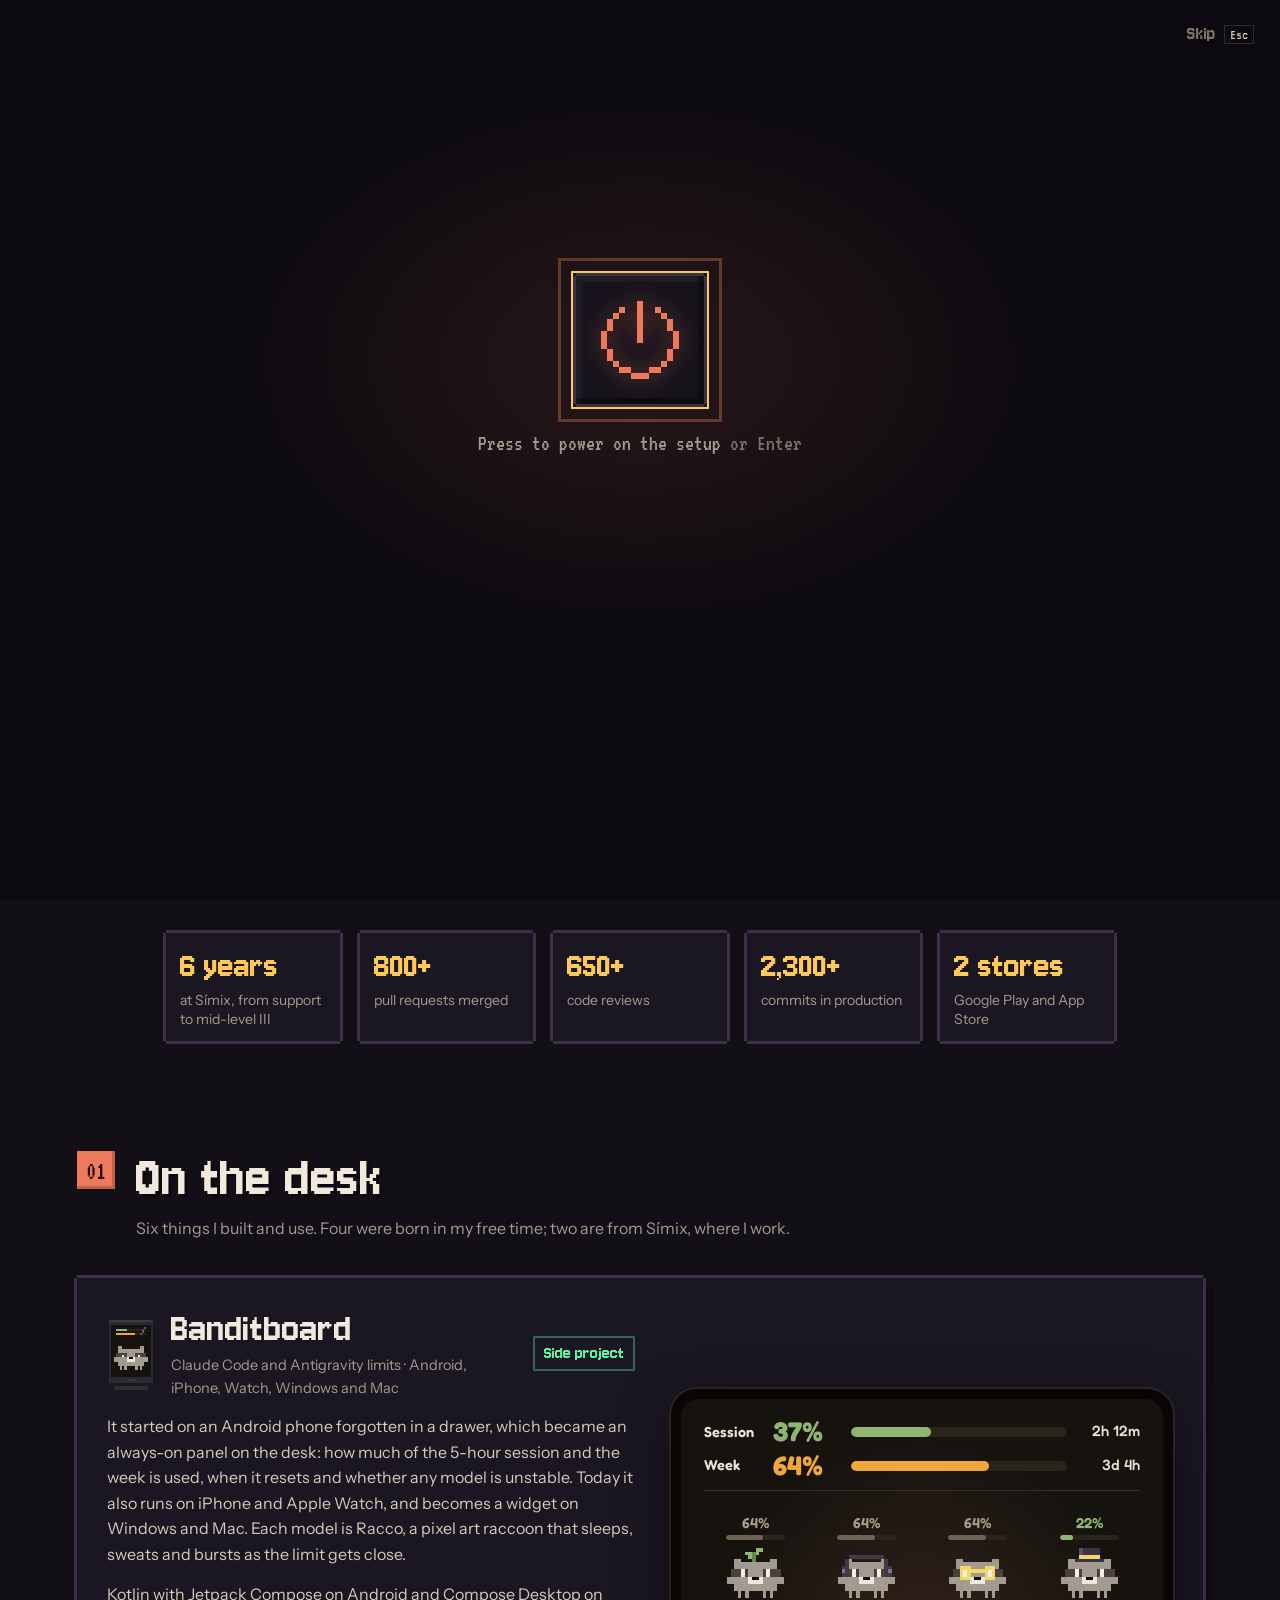
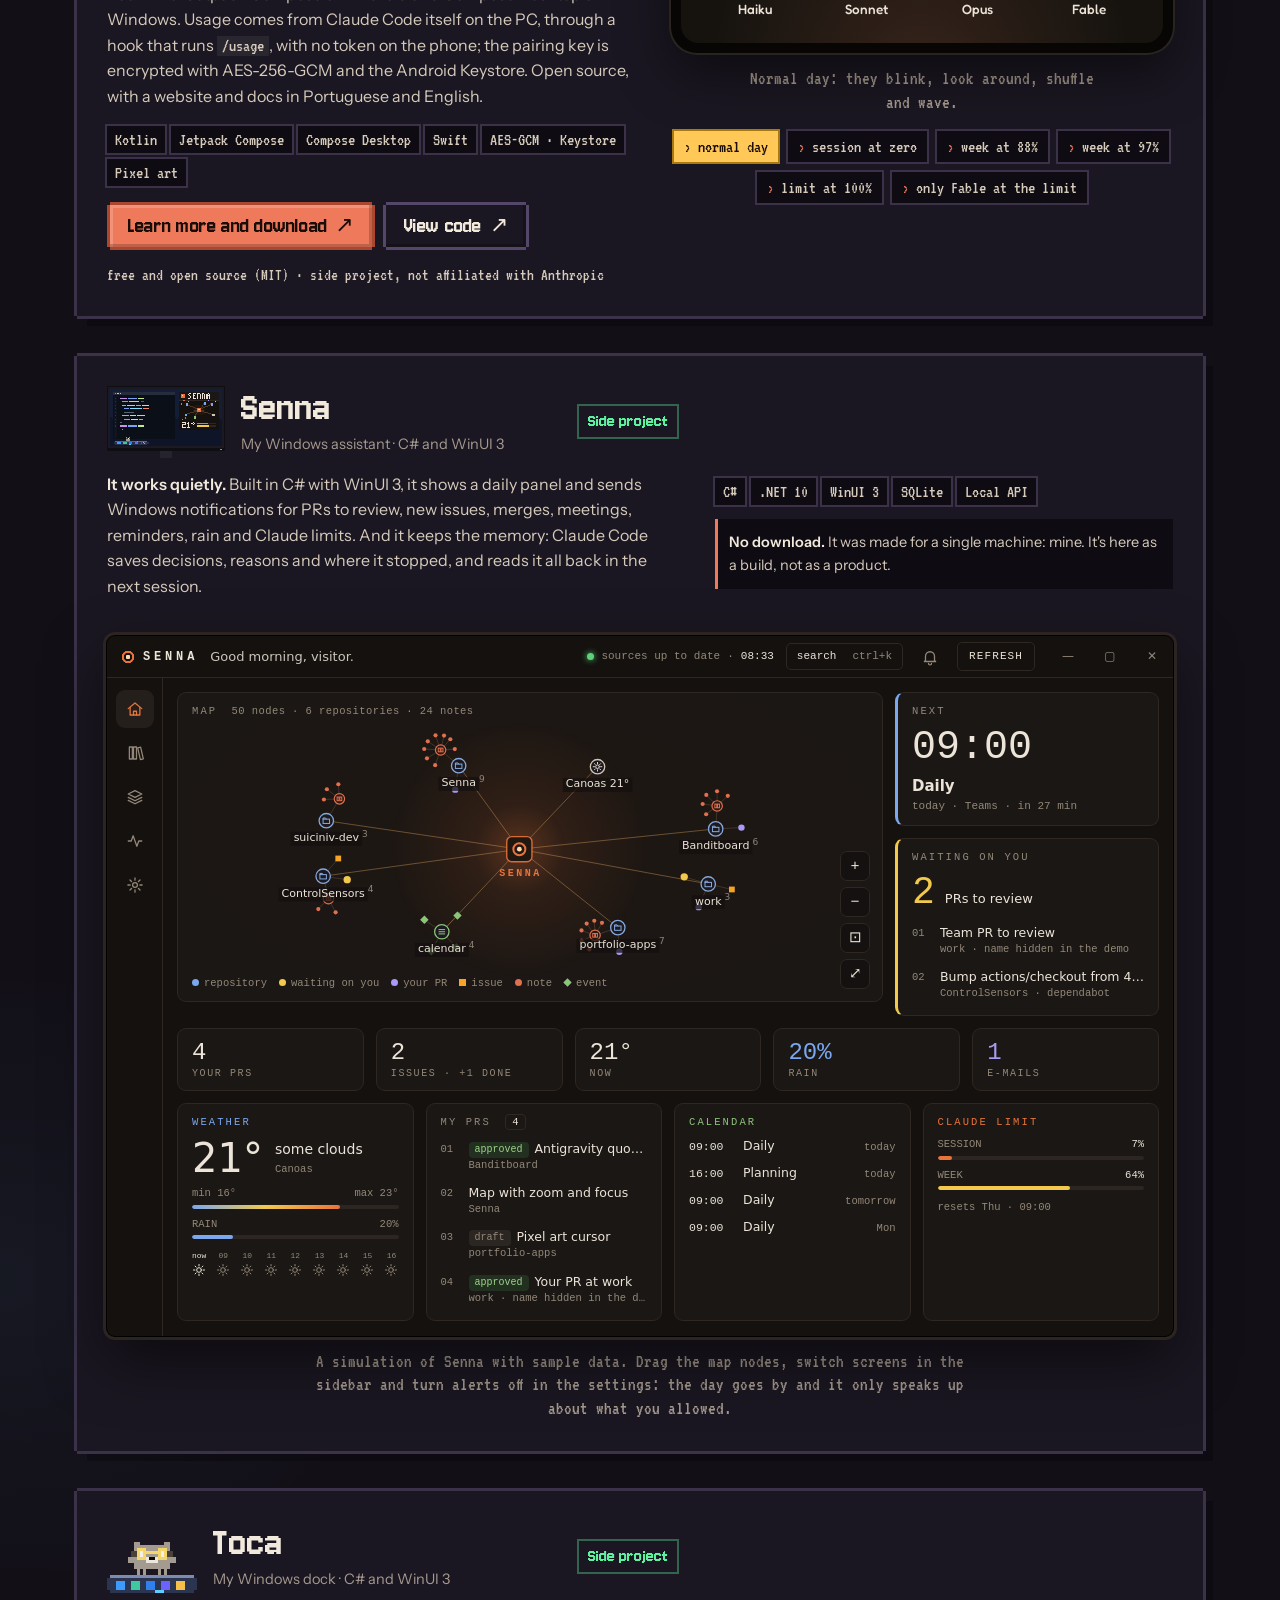
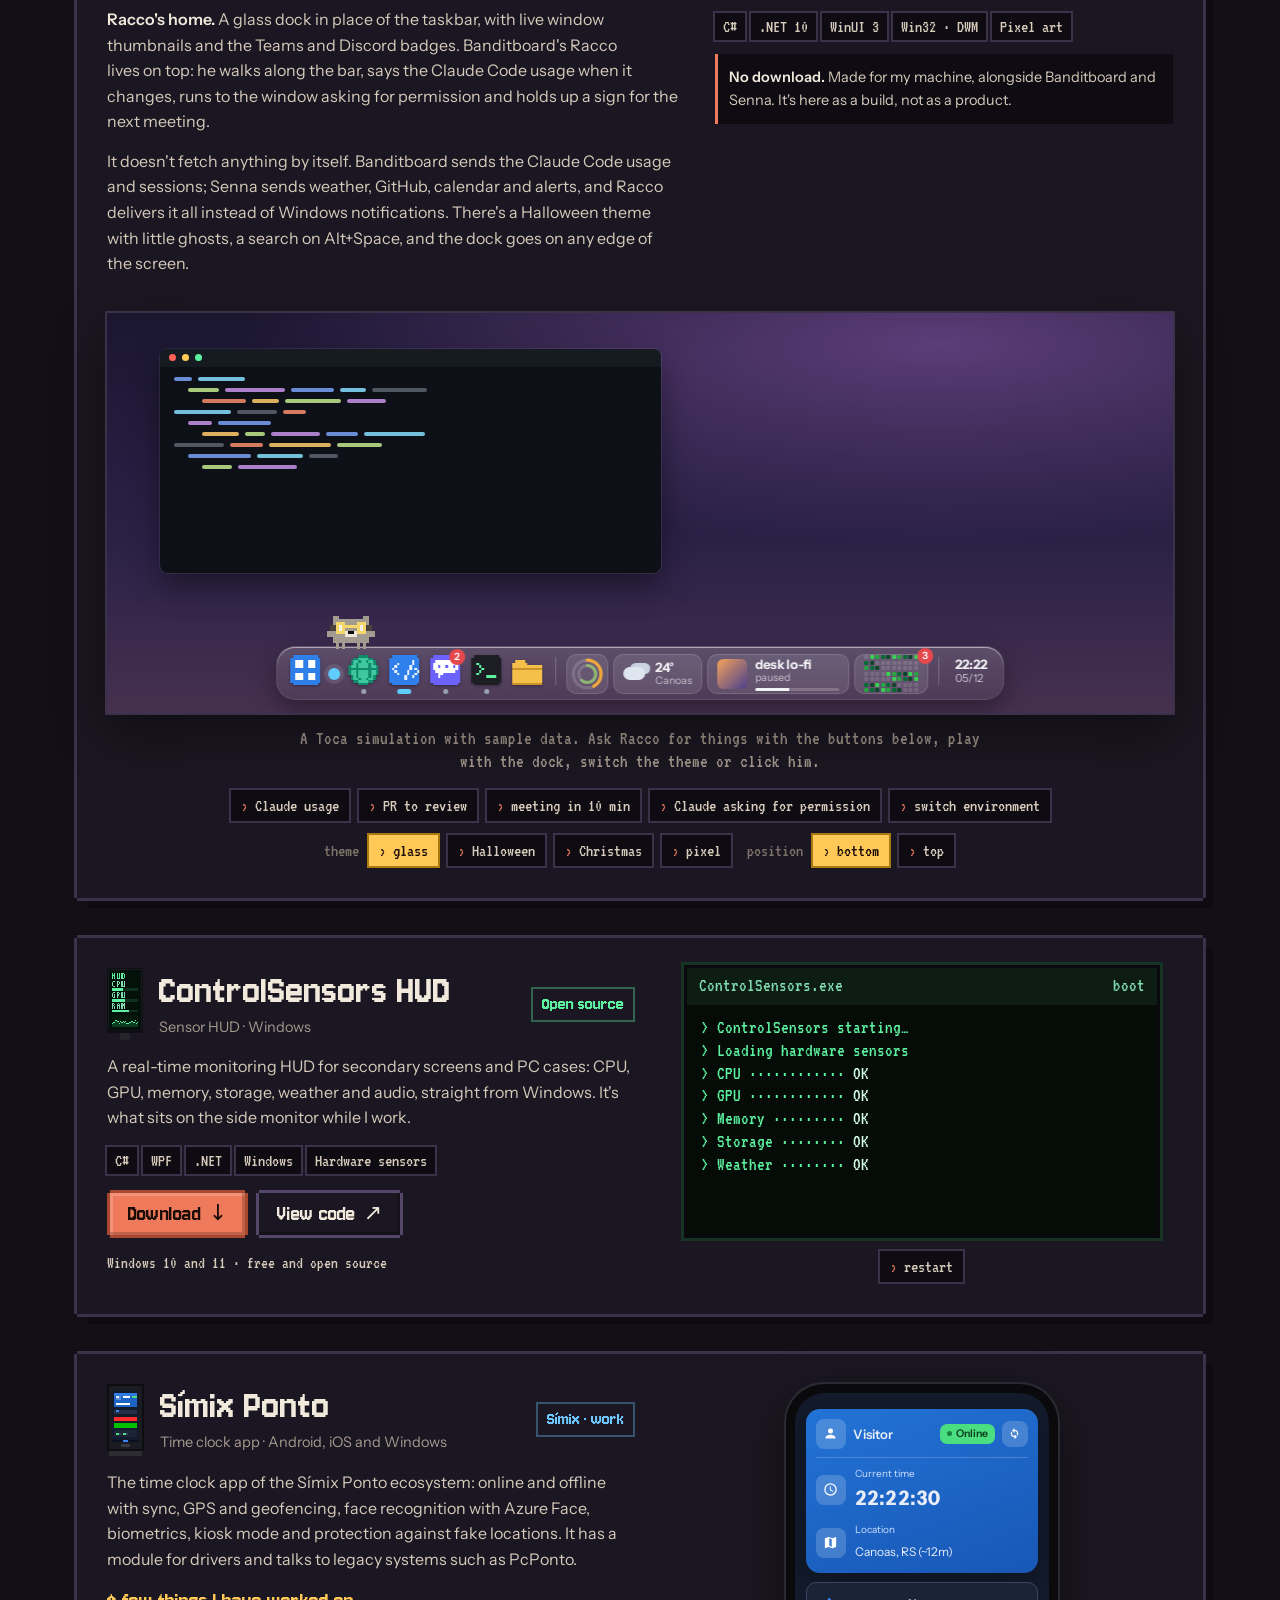
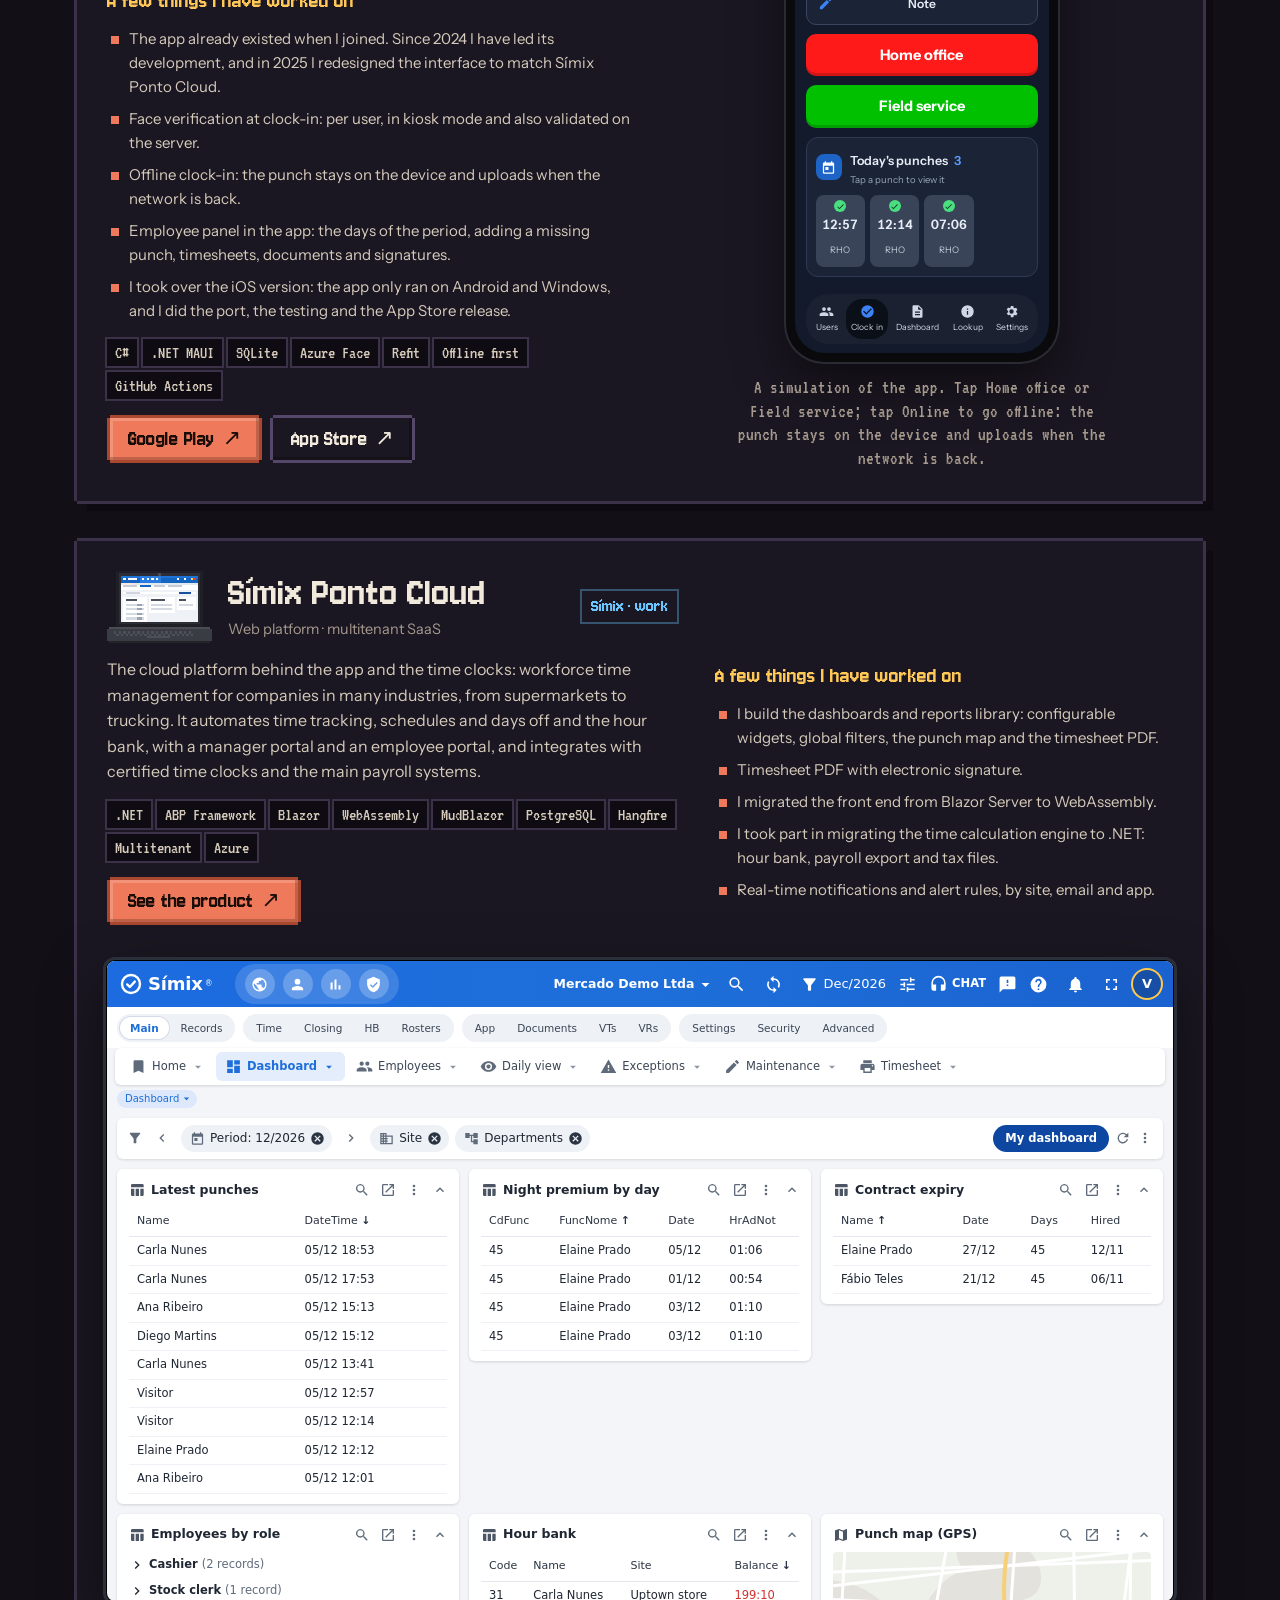
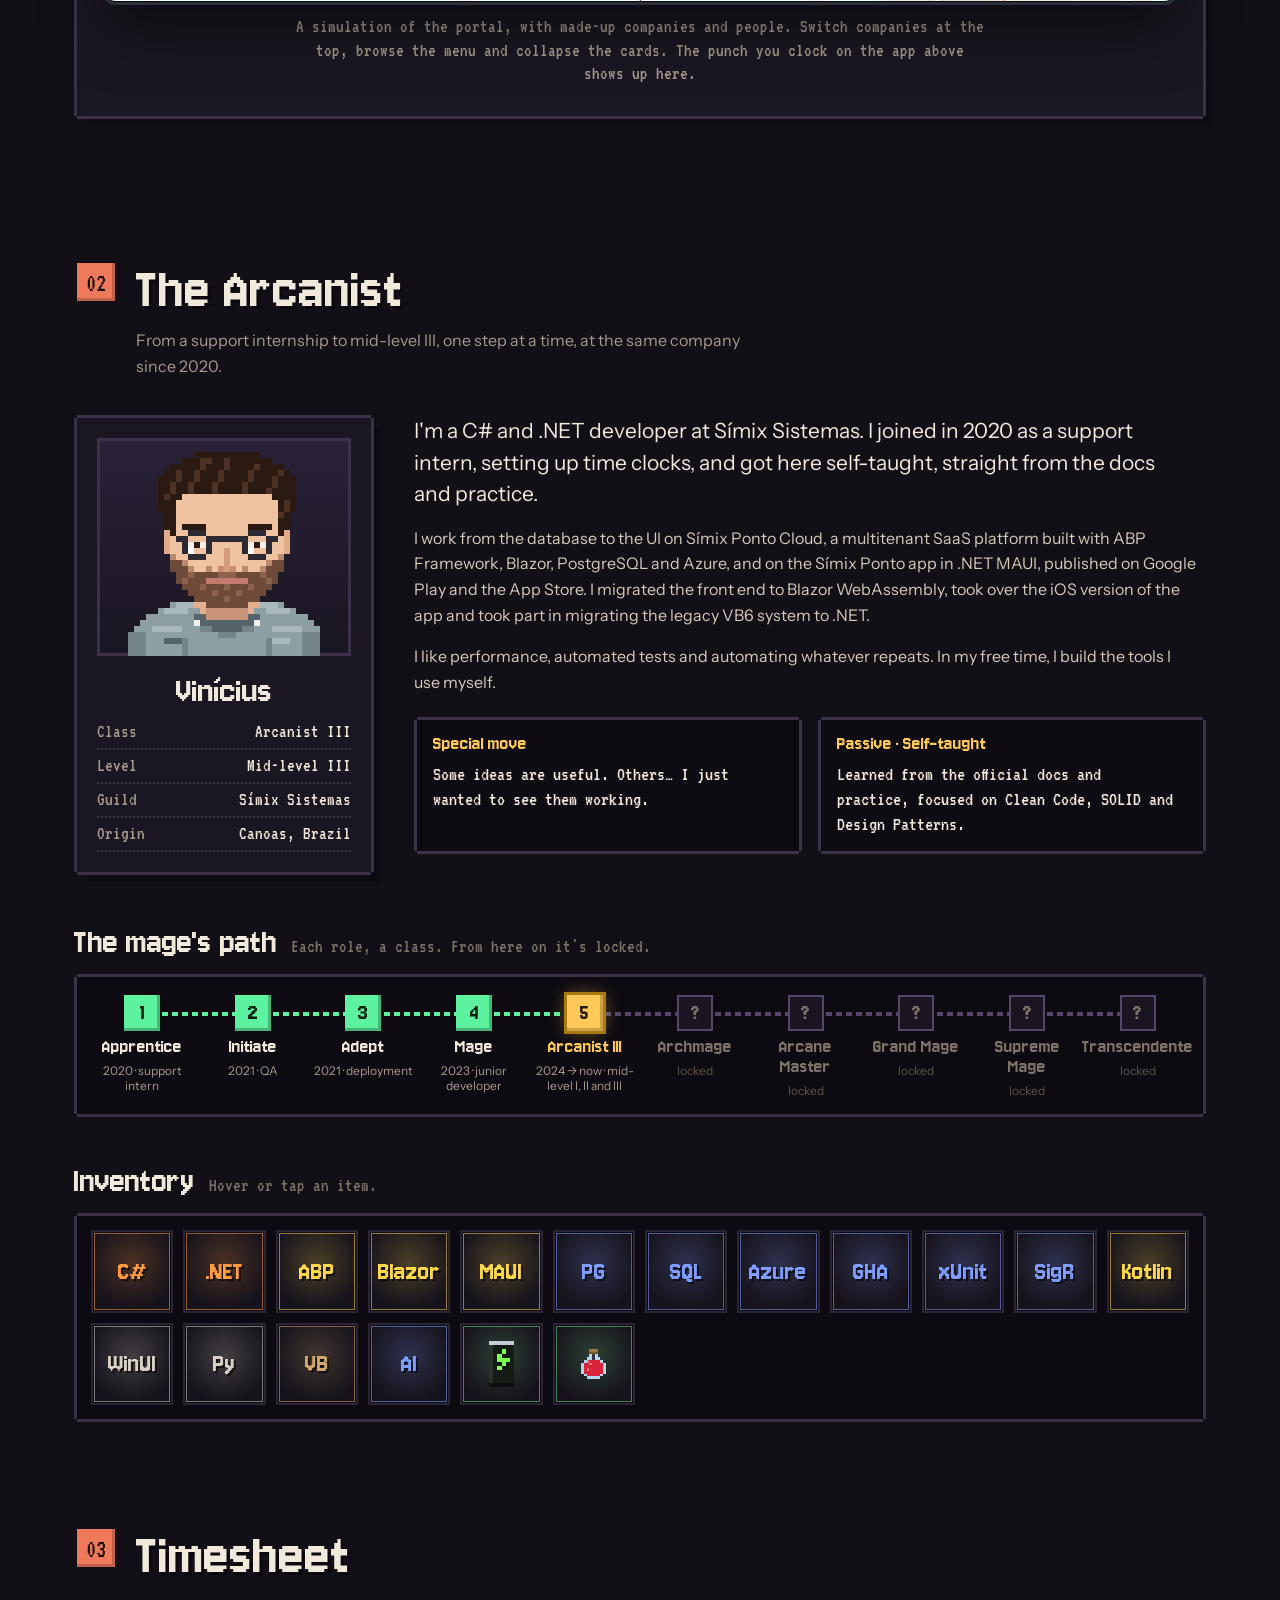
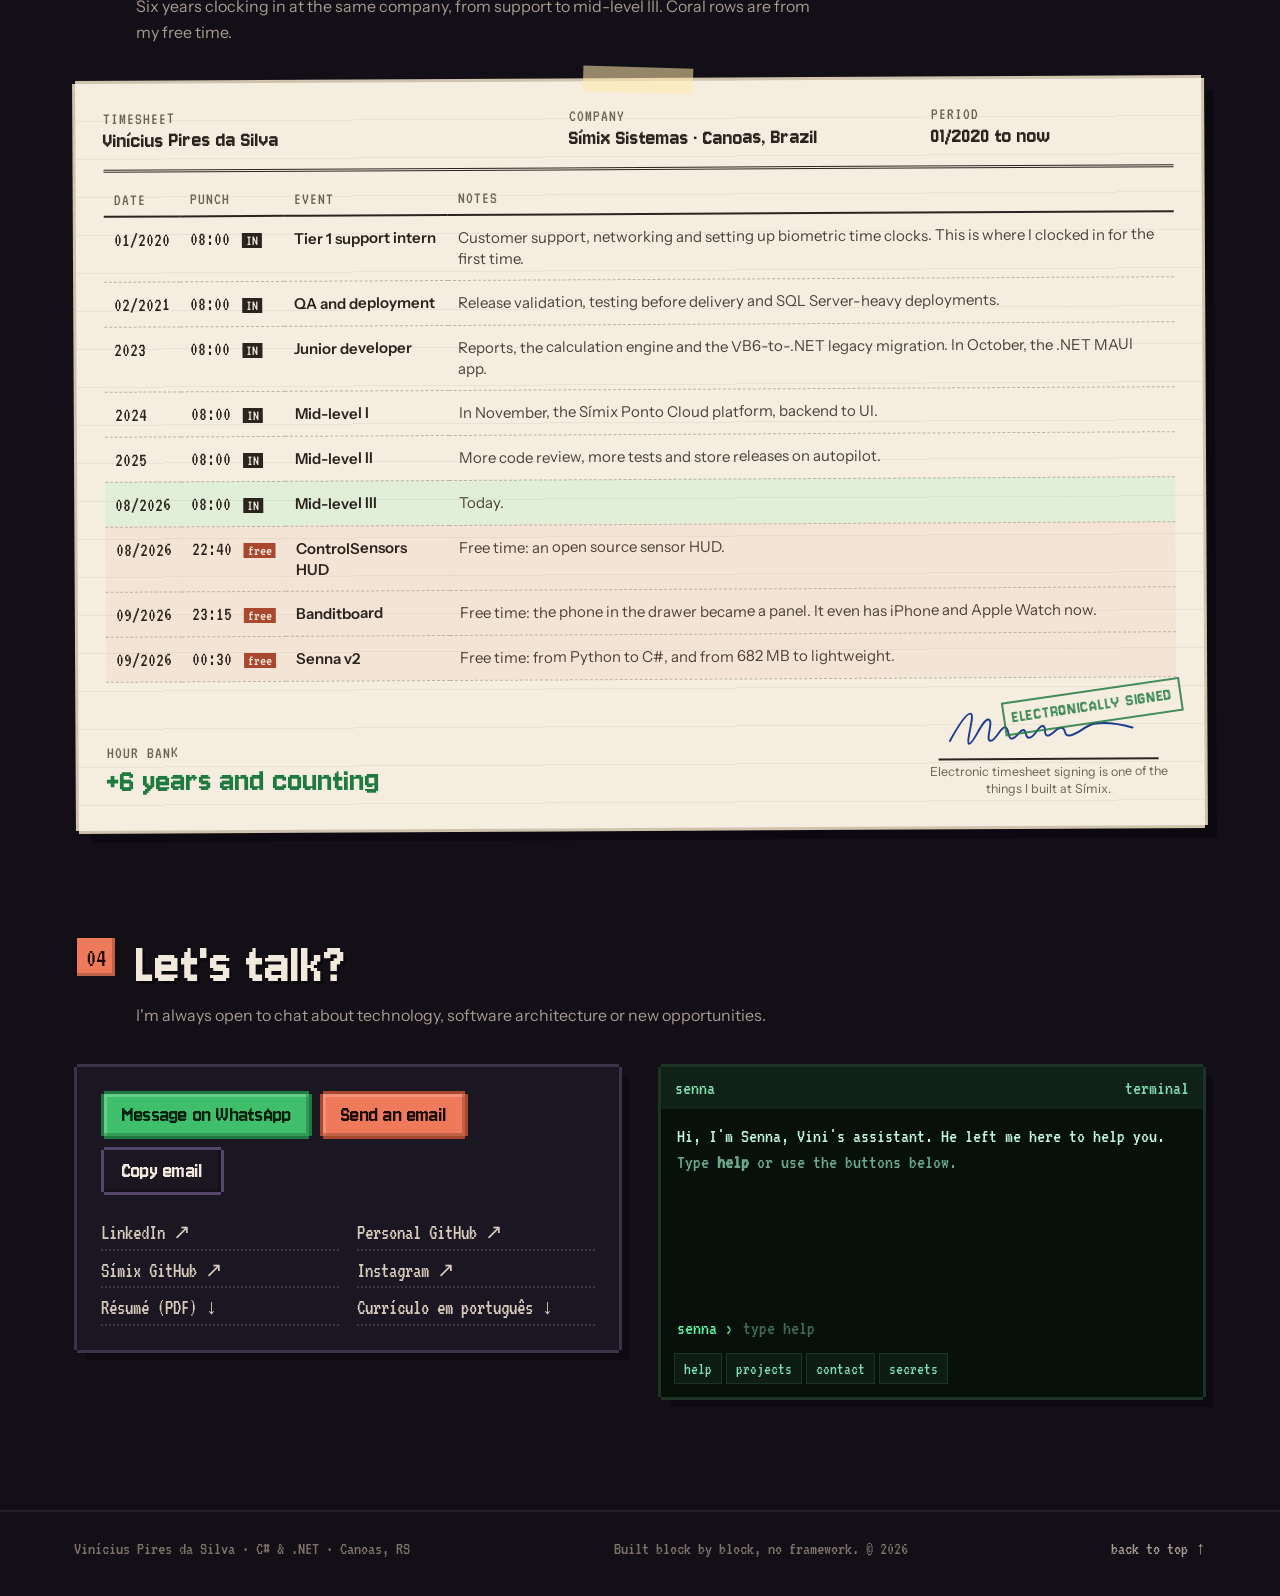
==== en/index.html @ 5be79c75 "Endereço novo suiciniv.dev, Banditboard em banditboard.suiciniv.dev e 2.300+ commits no topo e nos c" ====
<!DOCTYPE html>
<html lang="en">
<head>
<meta charset="utf-8">
<meta name="viewport" content="width=device-width, initial-scale=1">
<title>Vinícius Pires da Silva · suiciniv.dev</title>
<meta name="description" content="Vinícius Pires da Silva, C# and .NET developer at Símix. A pixel art desk with the projects I built: Banditboard, Senna, Toca, ControlSensors HUD and Símix Ponto.">
<meta name="theme-color" content="#120f17">
<meta property="og:type" content="website">
<meta property="og:url" content="https://suiciniv.dev/en/">
<meta property="og:title" content="Vinícius Pires da Silva · suiciniv.dev">
<meta property="og:description" content="C# and .NET developer. Power on the setup and explore my pixel art desk: every device is a project.">
<meta property="og:locale" content="en_US">
<meta property="og:locale:alternate" content="pt_BR">
<meta property="og:image" content="https://suiciniv.dev/assets/preview.jpg">
<meta property="og:image:width" content="1200">
<meta property="og:image:height" content="630">
<meta property="og:image:alt" content="Vinícius's desk in pixel art: the phone with Racco, the Senna monitor, the HUD and the laptop with the Símix portal">
<meta property="og:site_name" content="suiciniv.dev">
<meta name="twitter:card" content="summary_large_image">
<meta name="twitter:title" content="Vinícius Pires da Silva · suiciniv.dev">
<meta name="twitter:image" content="https://suiciniv.dev/assets/preview.jpg">
<link rel="canonical" href="https://suiciniv.dev/en/">
<link rel="alternate" hreflang="pt-BR" href="https://suiciniv.dev/">
<link rel="alternate" hreflang="en" href="https://suiciniv.dev/en/">
<link rel="alternate" hreflang="x-default" href="https://suiciniv.dev/">
<link rel="icon" href="/assets/favicon.svg" type="image/svg+xml">
<link rel="preconnect" href="https://fonts.googleapis.com">
<link rel="preconnect" href="https://fonts.gstatic.com" crossorigin>
<link href="https://fonts.googleapis.com/css2?family=Jersey+10&family=VT323&family=Instrument+Sans:ital,wght@0,400;0,500;0,600;1,400&family=Fredoka:wght@500;600;700&display=swap" rel="stylesheet">
<link rel="stylesheet" href="/assets/site.css">
<script type="application/ld+json">{"@context":"https://schema.org","@type":"Person","name":"Vinícius Pires da Silva","jobTitle":"Software Developer","worksFor":{"@type":"Organization","name":"Símix Sistemas"},"address":{"@type":"PostalAddress","addressLocality":"Canoas","addressRegion":"RS","addressCountry":"BR"},"url":"https://suiciniv.dev/en/","sameAs":["https://github.com/suiciniv-dev","https://github.com/simix-viniciussilva","https://www.linkedin.com/in/viniciuspiresdasilva/"]}</script>
</head>
<body>
<script>document.documentElement.classList.add('js')</script>

<div class="intro" id="intro" hidden>
  <div class="intro-box">
    <button type="button" class="power" id="power" aria-label="Power on the setup"><canvas id="powerIco" width="13" height="13" aria-hidden="true"></canvas></button>
    <p class="intro-hint" id="introHint">Press to power on the setup <span>or Enter</span></p>
    <div class="boot" id="boot" aria-live="polite"></div>
  </div>
  <button type="button" class="intro-skip" id="introSkip">Skip <kbd>Esc</kbd></button>
</div>

<div class="page" id="topo">
  <div id="barra" aria-hidden="true"></div>

  <header class="top">
    <div class="wrap top-in">
      <a class="brand" href="#topo" id="brand" aria-label="suiciniv.dev, back to top">
        <canvas class="brand-racco" id="brandRacco" width="16" height="14" aria-hidden="true"></canvas>
        <span class="brand-name" aria-hidden="true"><span id="brandNome">suiciniv</span><span class="brand-dev">.dev</span></span>
      </a>
      <nav class="nav" aria-label="Sections">
        <a href="#mesa">Desk</a>
        <a href="#projetos">Projects</a>
        <a href="#arcanista">Arcanist</a>
        <a href="#espelho">Career</a>
        <a href="#contato">Contact</a>
      </nav>
      <div class="top-actions">
        <button type="button" class="pill" id="btnSegredos" aria-haspopup="dialog"><span class="pill-star" aria-hidden="true">★</span><span id="contaSegredos">0/20</span><span class="sr"> secrets</span></button>
        <button type="button" class="pill pill-sq" id="btnSom" aria-pressed="false" aria-label="Play some lo-fi music"><span aria-hidden="true" id="somIco">♪</span></button>
        <a class="pill pill-sq" href="/" hreflang="pt-BR" lang="pt-BR" id="btnLang" aria-label="Versão em português">PT</a>
        <a class="pill pill-cv" href="/assets/Resume-Vinicius-Pires-da-Silva.pdf" download>CV <span aria-hidden="true">↓</span></a>
      </div>
    </div>
  </header>

  <main>
    <section class="hero" id="mesa">
      <div class="wrap stage">
        <div class="hero-top">
          <div>
            <p class="kicker"><span class="dot" aria-hidden="true"></span>suiciniv.dev · Canoas, RS</p>
            <h1>Vinícius Pires da Silva</h1>
            <p class="role">C# &amp; .NET developer · Mid-level III at Símix</p>
          </div>
        </div>

        <div class="scene-frame">
          <div class="scene" id="scene">
            <canvas id="mesaCanvas" width="320" height="180" role="img" aria-label="My desk in pixel art: an old phone with Racco on screen, the monitor with Senna and Toca, my dock, at the bottom of the screen, a second monitor with the sensor HUD, a laptop with the Símix portal, a corkboard, two shelves with Senna's McLaren, three Funko Pops, a grass block, a potion, a Mercedes miniature and a wizard hat, Mimi and Lucifer, my cats, walking around the desk and the window, Fred the dog under the desk and me in the chair, seen from behind."></canvas>
            <div class="hots" id="hots"></div>
            <div class="scene-tip" id="sceneTip" hidden></div>
            <div class="scene-balao" id="sceneBalao" hidden></div>
          </div>
        </div>
        <div class="hero-bar">
          <p class="scene-hint"><span class="so-mouse">Hover and click things on the desk.</span><span class="so-toque">Swipe sideways and tap things on the desk.</span> Every device is a project; everything else is a secret.</p>
          <div class="hero-cta">
            <a class="btn btn-main" href="#projetos">See projects <span aria-hidden="true">↓</span></a>
            <button type="button" class="btn btn-ghost" data-copiar>Copy email</button>
          </div>
        </div>

        <div class="legend" id="legend" aria-label="Desk objects">
          <button type="button" data-obj="banditboard">Banditboard</button>
          <button type="button" data-obj="senna">Senna</button>
          <button type="button" data-obj="toca">Toca</button>
          <button type="button" data-obj="hud">ControlSensors HUD</button>
          <button type="button" data-obj="app">Símix Ponto</button>
          <button type="button" data-obj="cloud">Símix Ponto Cloud</button>
        </div>

        <dl class="stats">
          <div><dt>6 years</dt><dd>at Símix, from support to mid-level III</dd></div>
          <div><dt>800+</dt><dd>pull requests merged</dd></div>
          <div><dt>650+</dt><dd>code reviews</dd></div>
          <div><dt>2,300+</dt><dd>commits in production</dd></div>
          <div><dt>2 stores</dt><dd>Google Play and App Store</dd></div>
        </dl>
      </div>
    </section>

    <section class="sec" id="projetos">
      <div class="wrap">
        <header class="sec-head">
          <span class="sec-num">01</span>
          <div>
            <h2>On the desk</h2>
            <p>Six things I built and use. Four were born in my free time; two are from Símix, where I work.</p>
          </div>
        </header>

        <article class="quest" id="banditboard">
          <div class="quest-body">
            <div class="quest-head">
              <canvas class="quest-ico" data-ico="banditboard" aria-hidden="true"></canvas>
              <div>
                <h3>Banditboard</h3>
                <p class="sub">Claude Code and Antigravity limits · Android, iPhone, Watch, Windows and Mac</p>
              </div>
              <span class="tag tag-me">Side project</span>
            </div>
            <p>It started on an Android phone forgotten in a drawer, which became an always-on panel on the desk: how much of the 5-hour session and the week is used, when it resets and whether any model is unstable. Today it also runs on iPhone and Apple Watch, and becomes a widget on Windows and Mac. Each model is Racco, a pixel art raccoon that sleeps, sweats and bursts as the limit gets close.</p>
            <p>Kotlin with Jetpack Compose on Android and Compose Desktop on Windows. Usage comes from Claude Code itself on the PC, through a hook that runs <code>/usage</code>, with no token on the phone; the pairing key is encrypted with AES-256-GCM and the Android Keystore. Open source, with a website and docs in Portuguese and English.</p>
            <ul class="chips"><li>Kotlin</li><li>Jetpack Compose</li><li>Compose Desktop</li><li>Swift</li><li>AES-GCM · Keystore</li><li>Pixel art</li></ul>
            <div class="links">
              <a class="btn btn-main" href="https://banditboard.suiciniv.dev/" target="_blank" rel="noopener noreferrer">Learn more and download <span aria-hidden="true">↗</span></a>
              <a class="btn btn-ghost" href="https://github.com/suiciniv-dev/banditboard" target="_blank" rel="noopener noreferrer">View code <span aria-hidden="true">↗</span></a>
            </div>
            <p class="fine">free and open source (MIT) · side project, not affiliated with Anthropic</p>
          </div>
          <div class="quest-demo">
            <div class="phone" role="img" aria-label="Banditboard screen: session and week on top and the four Raccos with each model's bar">
              <div class="screen">
                <div id="cbRows"></div>
                <div class="cb-sep"></div>
                <div class="cb-mascots" id="cbMascots"></div>
              </div>
            </div>
            <p class="demo-cap" id="cbFala">&nbsp;</p>
            <div class="cmds" id="cbCenas">
              <button type="button" class="cmd" data-cena="normal" data-ativo="1">normal day</button>
              <button type="button" class="cmd" data-cena="dormindo">session at zero</button>
              <button type="button" class="cmd" data-cena="suando">week at 88%</button>
              <button type="button" class="cmd" data-cena="vermelho">week at 97%</button>
              <button type="button" class="cmd" data-cena="esgotado">limit at 100%</button>
              <button type="button" class="cmd" data-cena="fable">only Fable at the limit</button>
            </div>
          </div>
        </article>

        <article class="quest quest-wide" id="senna">
          <div class="quest-body">
            <div class="quest-head">
              <canvas class="quest-ico" data-ico="senna" aria-hidden="true"></canvas>
              <div>
                <h3>Senna</h3>
                <p class="sub">My Windows assistant · C# and WinUI 3</p>
              </div>
              <span class="tag tag-me">Side project</span>
            </div>
            <p><b>It works quietly.</b> Built in C# with WinUI 3, it shows a daily panel and sends Windows notifications for PRs to review, new issues, merges, meetings, reminders, rain and Claude limits. And it keeps the memory: Claude Code saves decisions, reasons and where it stopped, and reads it all back in the next session.</p>
          </div>
          <div class="quest-body quest-side">
            <ul class="chips"><li>C#</li><li>.NET 10</li><li>WinUI 3</li><li>SQLite</li><li>Local API</li></ul>
            <p class="note"><b>No download.</b> It was made for a single machine: mine. It's here as a build, not as a product.</p>
          </div>
          <div class="quest-demo quest-full">
            <div class="sw" id="sennaWin" role="region" aria-label="Senna simulation"></div>
            <p class="demo-cap">A simulation of Senna with sample data. Drag the map nodes, switch screens in the sidebar and turn alerts off in the settings: the day goes by and it only speaks up about what you allowed.</p>
          </div>
        </article>

        <article class="quest quest-wide" id="toca">
          <div class="quest-body">
            <div class="quest-head">
              <canvas class="quest-ico" data-ico="toca" aria-hidden="true"></canvas>
              <div>
                <h3>Toca</h3>
                <p class="sub">My Windows dock · C# and WinUI 3</p>
              </div>
              <span class="tag tag-me">Side project</span>
            </div>
            <p><b>Racco's home.</b> A glass dock in place of the taskbar, with live window thumbnails and the Teams and Discord badges. Banditboard's Racco lives on top: he walks along the bar, says the Claude Code usage when it changes, runs to the window asking for permission and holds up a sign for the next meeting.</p>
            <p>It doesn't fetch anything by itself. Banditboard sends the Claude Code usage and sessions; Senna sends weather, GitHub, calendar and alerts, and Racco delivers it all instead of Windows notifications. There's a Halloween theme with little ghosts, a search on Alt+Space, and the dock goes on any edge of the screen.</p>
          </div>
          <div class="quest-body quest-side">
            <ul class="chips"><li>C#</li><li>.NET 10</li><li>WinUI 3</li><li>Win32 · DWM</li><li>Pixel art</li></ul>
            <p class="note"><b>No download.</b> Made for my machine, alongside Banditboard and Senna. It's here as a build, not as a product.</p>
          </div>
          <div class="quest-demo quest-full">
            <div class="tc" id="tocaDemo" role="region" aria-label="Toca simulation"></div>
            <p class="demo-cap" id="tocaFala">A Toca simulation with sample data. Ask Racco for things with the buttons below, play with the dock, switch the theme or click him.</p>
            <div class="cmds" id="tocaCmds">
              <button type="button" class="cmd" data-tc="uso">Claude usage</button>
              <button type="button" class="cmd" data-tc="pr">PR to review</button>
              <button type="button" class="cmd" data-tc="reuniao">meeting in 10 min</button>
              <button type="button" class="cmd" data-tc="permissao">Claude asking for permission</button>
              <button type="button" class="cmd" data-tc="ambiente">switch environment</button>
            </div>
            <div class="cmds tc-opcoes" id="tocaOpcoes">
              <span class="tc-rot">theme</span>
              <button type="button" class="cmd" data-tema="vidro" data-ativo="1">glass</button>
              <button type="button" class="cmd" data-tema="halloween">Halloween</button>
              <button type="button" class="cmd" data-tema="natal">Christmas</button>
              <button type="button" class="cmd" data-tema="pixel">pixel</button>
              <span class="tc-rot">position</span>
              <button type="button" class="cmd" data-pos="baixo" data-ativo="1">bottom</button>
              <button type="button" class="cmd" data-pos="cima">top</button>
            </div>
          </div>
        </article>

        <article class="quest" id="hud">
          <div class="quest-body">
            <div class="quest-head">
              <canvas class="quest-ico" data-ico="hud" aria-hidden="true"></canvas>
              <div>
                <h3>ControlSensors HUD</h3>
                <p class="sub">Sensor HUD · Windows</p>
              </div>
              <span class="tag tag-me">Open source</span>
            </div>
            <p>A real-time monitoring HUD for secondary screens and PC cases: CPU, GPU, memory, storage, weather and audio, straight from Windows. It's what sits on the side monitor while I work.</p>
            <ul class="chips"><li>C#</li><li>WPF</li><li>.NET</li><li>Windows</li><li>Hardware sensors</li></ul>
            <div class="links">
              <a class="btn btn-main" href="https://github.com/suiciniv-dev/ControlSensors/releases/latest" target="_blank" rel="noopener noreferrer">Download <span aria-hidden="true">↓</span></a>
              <a class="btn btn-ghost" href="https://github.com/suiciniv-dev/ControlSensors" target="_blank" rel="noopener noreferrer">View code <span aria-hidden="true">↗</span></a>
            </div>
            <p class="fine">Windows 10 and 11 · free and open source</p>
          </div>
          <div class="quest-demo">
            <div class="hud-box" role="img" aria-label="ControlSensors panel with CPU, GPU, memory, disk, weather and audio">
              <div class="hud-bar"><span>ControlSensors.exe</span><span id="hudStatus">boot</span></div>
              <div class="hud-term" id="hudTerm"></div>
              <div class="hud-grid" id="hudGrid" hidden></div>
            </div>
            <div class="cmds"><button type="button" class="cmd" id="hudReboot">restart</button></div>
          </div>
        </article>

        <article class="quest quest-work" id="app">
          <div class="quest-body">
            <div class="quest-head">
              <canvas class="quest-ico" data-ico="app" aria-hidden="true"></canvas>
              <div>
                <h3>Símix Ponto</h3>
                <p class="sub">Time clock app · Android, iOS and Windows</p>
              </div>
              <span class="tag tag-work">Símix · work</span>
            </div>
            <p>The time clock app of the Símix Ponto ecosystem: online and offline with sync, GPS and geofencing, face recognition with Azure Face, biometrics, kiosk mode and protection against fake locations. It has a module for drivers and talks to legacy systems such as PcPonto.</p>
            <h4>A few things I have worked on</h4>
            <ul class="feats">
              <li>The app already existed when I joined. Since 2024 I have led its development, and in 2025 I redesigned the interface to match Símix Ponto Cloud.</li>
              <li>Face verification at clock-in: per user, in kiosk mode and also validated on the server.</li>
              <li>Offline clock-in: the punch stays on the device and uploads when the network is back.</li>
              <li>Employee panel in the app: the days of the period, adding a missing punch, timesheets, documents and signatures.</li>
              <li>I took over the iOS version: the app only ran on Android and Windows, and I did the port, the testing and the App Store release.</li>
            </ul>
            <ul class="chips"><li>C#</li><li>.NET MAUI</li><li>SQLite</li><li>Azure Face</li><li>Refit</li><li>Offline first</li><li>GitHub Actions</li></ul>
            <div class="links">
              <a class="btn btn-main" href="https://play.google.com/store/apps/details?id=com.simix.ponto.app" target="_blank" rel="noopener noreferrer">Google Play <span aria-hidden="true">↗</span></a>
              <a class="btn btn-ghost" href="https://apps.apple.com/us/app/s%C3%ADmix-ponto/id6454298944" target="_blank" rel="noopener noreferrer">App Store <span aria-hidden="true">↗</span></a>
            </div>
          </div>
          <div class="quest-demo">
            <div class="mini-phone">
              <div class="mp-screen">
                <div class="mp-card">
                  <div class="mp-row1">
                    <span class="mp-ico"><svg viewBox="0 0 24 24"><path d="M12 12a4 4 0 1 0 0-8 4 4 0 0 0 0 8zm0 2c-3.3 0-8 1.7-8 5v1h16v-1c0-3.3-4.7-5-8-5z"/></svg></span>
                    <b>Visitor</b>
                    <button type="button" class="mp-net" id="mpNet" aria-pressed="true">Online</button>
                    <span class="mp-ico mp-sync" id="mpSync"><svg viewBox="0 0 24 24"><path d="M12 6V3L8 7l4 4V8a4 4 0 0 1 3.5 6l1.5 1.4A6 6 0 0 0 12 6zm-3.5 4L7 8.6A6 6 0 0 0 12 18v3l4-4-4-4v3a4 4 0 0 1-3.5-6z"/></svg></span>
                  </div>
                  <div class="mp-info"><span class="mp-ico"><svg viewBox="0 0 24 24"><path d="M12 2a10 10 0 1 0 0 20 10 10 0 0 0 0-20zm0 18a8 8 0 1 1 0-16 8 8 0 0 1 0 16zm.5-13H11v6l5 3 .8-1.2-4.3-2.6z"/></svg></span><div><small>Current time</small><b id="mpClock">--:--:--</b></div></div>
                  <div class="mp-info"><span class="mp-ico"><svg viewBox="0 0 24 24"><path d="M15 5 9 3 3 5v16l6-2 6 2 6-2V3l-6 2zm-1 13.7-4-1.4V5.3l4 1.4v12z"/></svg></span><div><small>Location</small><span>Canoas, RS (~12m)</span></div></div>
                </div>
                <div class="mp-obs"><svg viewBox="0 0 24 24"><path d="M3 17.2V21h3.8L17.8 10 14 6.2 3 17.2zM20.7 7a1 1 0 0 0 0-1.4l-2.3-2.3a1 1 0 0 0-1.4 0l-1.8 1.8 3.8 3.8L20.7 7z"/></svg>Note</div>
                <button type="button" class="mp-b mp-red" data-tipo="RHO">Home office</button>
                <button type="button" class="mp-b mp-green" data-tipo="RSE">Field service</button>
                <div class="mp-hoje">
                  <div class="mp-hh"><span class="mp-ico"><svg viewBox="0 0 24 24"><path d="M19 4h-1V2h-2v2H8V2H6v2H5a2 2 0 0 0-2 2v14a2 2 0 0 0 2 2h14a2 2 0 0 0 2-2V6a2 2 0 0 0-2-2zm0 16H5V9h14v11zM7 11h5v5H7z"/></svg></span><div><b>Today's punches <em id="mpQtd">3</em></b><small>Tap a punch to view it</small></div></div>
                  <div class="mp-tiles" id="mpList"><div class="mp-tile"><i></i><b>12:57</b><small>RHO</small></div><div class="mp-tile"><i></i><b>12:14</b><small>RHO</small></div><div class="mp-tile"><i></i><b>07:06</b><small>RHO</small></div></div>
                </div>
                <nav class="mp-nav" aria-hidden="true">
                  <span><svg viewBox="0 0 24 24"><path d="M16 11a3 3 0 1 0 0-6 3 3 0 0 0 0 6zm-8 0a3 3 0 1 0 0-6 3 3 0 0 0 0 6zm0 2c-2.3 0-7 1.2-7 3.5V19h14v-2.5C15 14.2 10.3 13 8 13zm8 0h-1c1.2.8 2 2 2 3.4V19h6v-2.5c0-2.3-4.7-3.5-7-3.5z"/></svg>Users</span>
                  <span class="on"><svg viewBox="0 0 24 24"><path d="M12 2a10 10 0 1 0 0 20 10 10 0 0 0 0-20zm-2 15-5-5 1.4-1.4 3.6 3.6 7.6-7.6L19 8l-9 9z"/></svg>Clock in</span>
                  <span><svg viewBox="0 0 24 24"><path d="M14 2H6a2 2 0 0 0-2 2v16a2 2 0 0 0 2 2h12a2 2 0 0 0 2-2V8l-6-6zm2 16H8v-2h8v2zm0-4H8v-2h8v2zm-3-5V3.5L18.5 9H13z"/></svg>Dashboard</span>
                  <span><svg viewBox="0 0 24 24"><path d="M12 2a10 10 0 1 0 0 20 10 10 0 0 0 0-20zm1 15h-2v-6h2v6zm0-8h-2V7h2v2z"/></svg>Lookup</span>
                  <span><svg viewBox="0 0 24 24"><path d="M19.4 13a7.6 7.6 0 0 0 0-2l2.1-1.6-2-3.5-2.5 1a7.4 7.4 0 0 0-1.7-1L15 3h-4l-.4 2.6a7.4 7.4 0 0 0-1.7 1l-2.5-1-2 3.5L6.6 11a7.6 7.6 0 0 0 0 2l-2.1 1.6 2 3.5 2.5-1a7.4 7.4 0 0 0 1.7 1L11 21h4l.4-2.6a7.4 7.4 0 0 0 1.7-1l2.5 1 2-3.5-2.1-1.6zM12 15.5a3.5 3.5 0 1 1 0-7 3.5 3.5 0 0 1 0 7z"/></svg>Settings</span>
                </nav>
                <div class="mp-toast" id="mpToast" aria-live="polite"></div>
                <div class="mp-sheet" id="mpSheet">
                  <div class="mp-cam" id="mpCam"><canvas id="mpFace" width="24" height="24" aria-hidden="true"></canvas><i class="c1"></i><i class="c2"></i><i class="c3"></i><i class="c4"></i><span class="mp-scan"></span></div>
                  <p class="mp-msg" id="mpMsg" aria-live="polite">Checking face…</p>
                </div>
              </div>
            </div>
            <p class="demo-cap">A simulation of the app. Tap Home office or Field service; tap Online to go offline: the punch stays on the device and uploads when the network is back.</p>
          </div>
        </article>

        <article class="quest quest-work quest-wide" id="ponto-cloud">
          <div class="quest-body">
            <div class="quest-head">
              <canvas class="quest-ico" data-ico="cloud" aria-hidden="true"></canvas>
              <div>
                <h3>Símix Ponto Cloud</h3>
                <p class="sub">Web platform · multitenant SaaS</p>
              </div>
              <span class="tag tag-work">Símix · work</span>
            </div>
            <p>The cloud platform behind the app and the time clocks: workforce time management for companies in many industries, from supermarkets to trucking. It automates time tracking, schedules and days off and the hour bank, with a manager portal and an employee portal, and integrates with certified time clocks and the main payroll systems.</p>
            <ul class="chips"><li>.NET</li><li>ABP Framework</li><li>Blazor</li><li>WebAssembly</li><li>MudBlazor</li><li>PostgreSQL</li><li>Hangfire</li><li>Multitenant</li><li>Azure</li></ul>
            <div class="links">
              <a class="btn btn-main" href="https://simix.com.br/sistema/" target="_blank" rel="noopener noreferrer">See the product <span aria-hidden="true">↗</span></a>
            </div>
          </div>
          <div class="quest-body quest-side">
            <h4>A few things I have worked on</h4>
            <ul class="feats">
              <li>I build the dashboards and reports library: configurable widgets, global filters, the punch map and the timesheet PDF.</li>
              <li>Timesheet PDF with electronic signature.</li>
              <li>I migrated the front end from Blazor Server to WebAssembly.</li>
              <li>I took part in migrating the time calculation engine to .NET: hour bank, payroll export and tax files.</li>
              <li>Real-time notifications and alert rules, by site, email and app.</li>
            </ul>
          </div>
          <div class="quest-demo quest-full">
            <div class="cw" id="cloudWin" role="region" aria-label="Símix Ponto Cloud portal simulation"></div>
            <p class="demo-cap">A simulation of the portal, with made-up companies and people. Switch companies at the top, browse the menu and collapse the cards. The punch you clock on the app above shows up here.</p>
          </div>
        </article>
      </div>
    </section>

    <section class="sec" id="arcanista">
      <div class="wrap">
        <header class="sec-head">
          <span class="sec-num">02</span>
          <div>
            <h2>The Arcanist</h2>
            <p>From a support internship to mid-level III, one step at a time, at the same company since 2020.</p>
          </div>
        </header>

        <div class="player">
          <div class="char">
            <div class="char-pic"><canvas id="retrato" width="32" height="34" role="img" aria-label="Me in pixel art: dark hair, round glasses, beard and a grey hoodie"></canvas></div>
            <p class="char-name">Vinícius</p>
            <dl class="char-meta">
              <div><dt>Class</dt><dd>Arcanist III</dd></div>
              <div><dt>Level</dt><dd>Mid-level III</dd></div>
              <div><dt>Guild</dt><dd>Símix Sistemas</dd></div>
              <div><dt>Origin</dt><dd>Canoas, Brazil</dd></div>
            </dl>
          </div>

          <div class="about">
            <p class="lead">I'm a C# and .NET developer at Símix Sistemas. I joined in 2020 as a support intern, setting up time clocks, and got here self-taught, straight from the docs and practice.</p>
            <p>I work from the database to the UI on Símix Ponto Cloud, a multitenant SaaS platform built with ABP Framework, Blazor, PostgreSQL and Azure, and on the Símix Ponto app in .NET MAUI, published on Google Play and the App Store. I migrated the front end to Blazor WebAssembly, took over the iOS version of the app and took part in migrating the legacy VB6 system to .NET.</p>
            <p>I like performance, automated tests and automating whatever repeats. In my free time, I build the tools I use myself.</p>
            <div class="perks">
              <div class="perk"><span class="perk-k">Special move</span><p>Some ideas are useful. Others… I just wanted to see them working.</p></div>
              <div class="perk"><span class="perk-k">Passive · Self-taught</span><p>Learned from the official docs and practice, focused on Clean Code, SOLID and Design Patterns.</p></div>
            </div>
          </div>
        </div>

        <div class="trilha">
          <div class="inv-head">
            <h3>The mage's path</h3>
            <p>Each role, a class. From here on it's locked.</p>
          </div>
          <ol class="tr">
            <li class="ok"><i>1</i><b>Apprentice</b><span>2020 · support intern</span></li>
            <li class="ok"><i>2</i><b>Initiate</b><span>2021 · QA</span></li>
            <li class="ok"><i>3</i><b>Adept</b><span>2021 · deployment</span></li>
            <li class="ok"><i>4</i><b>Mage</b><span>2023 · junior developer</span></li>
            <li class="atual"><i>5</i><b>Arcanist III</b><span>2024 → now · mid-level I, II and III</span></li>
            <li class="tranc"><i>?</i><b>Archmage</b><span>locked</span></li>
            <li class="tranc"><i>?</i><b>Arcane Master</b><span>locked</span></li>
            <li class="tranc"><i>?</i><b>Grand Mage</b><span>locked</span></li>
            <li class="tranc"><i>?</i><b>Supreme Mage</b><span>locked</span></li>
            <li class="tranc"><i>?</i><b>Transcendente</b><span>locked</span></li>
          </ol>
        </div>

        <div class="inv-wrap">
          <div class="inv-head">
            <h3>Inventory</h3>
            <p>Hover or tap an item.</p>
          </div>
          <div class="inv" id="inv"></div>
          <div class="item-tip" id="itemTip" role="tooltip" hidden></div>
        </div>
      </div>
    </section>

    <section class="sec" id="espelho">
      <div class="wrap">
        <header class="sec-head">
          <span class="sec-num">03</span>
          <div>
            <h2>Timesheet</h2>
            <p>Six years clocking in at the same company, from support to mid-level III. Coral rows are from my free time.</p>
          </div>
        </header>

        <div class="paper">
          <div class="paper-head">
            <div><span>Timesheet</span><b>Vinícius Pires da Silva</b></div>
            <div><span>Company</span><b>Símix Sistemas · Canoas, Brazil</b></div>
            <div><span>Period</span><b>01/2020 to now</b></div>
          </div>
          <table class="ponto">
            <thead><tr><th scope="col">Date</th><th scope="col">Punch</th><th scope="col">Event</th><th scope="col">Notes</th></tr></thead>
            <tbody>
              <tr><td>01/2020</td><td>08:00 <i>IN</i></td><td>Tier 1 support intern</td><td>Customer support, networking and setting up biometric time clocks. This is where I clocked in for the first time.</td></tr>
              <tr><td>02/2021</td><td>08:00 <i>IN</i></td><td>QA and deployment</td><td>Release validation, testing before delivery and SQL Server-heavy deployments.</td></tr>
              <tr><td>2023</td><td>08:00 <i>IN</i></td><td>Junior developer</td><td>Reports, the calculation engine and the VB6-to-.NET legacy migration. In October, the .NET MAUI app.</td></tr>
              <tr><td>2024</td><td>08:00 <i>IN</i></td><td>Mid-level I</td><td>In November, the Símix Ponto Cloud platform, backend to UI.</td></tr>
              <tr><td>2025</td><td>08:00 <i>IN</i></td><td>Mid-level II</td><td>More code review, more tests and store releases on autopilot.</td></tr>
              <tr class="hoje"><td>08/2026</td><td>08:00 <i>IN</i></td><td>Mid-level III</td><td>Today.</td></tr>
              <tr class="he"><td>08/2026</td><td>22:40 <i>free</i></td><td>ControlSensors HUD</td><td>Free time: an open source sensor HUD.</td></tr>
              <tr class="he"><td>09/2026</td><td>23:15 <i>free</i></td><td>Banditboard</td><td>Free time: the phone in the drawer became a panel. It even has iPhone and Apple Watch now.</td></tr>
              <tr class="he"><td>09/2026</td><td>00:30 <i>free</i></td><td>Senna v2</td><td>Free time: from Python to C#, and from 682 MB to lightweight.</td></tr>
            </tbody>
          </table>
          <div class="paper-foot">
            <div class="banco"><span>Hour bank</span><b>+6 years and counting</b></div>
            <div class="assina">
              <svg viewBox="0 0 220 60" aria-hidden="true"><path d="M8 42c10-18 18-30 22-28s-6 30-2 31 14-26 20-25-4 22 2 22 10-14 15-14 2 12 7 12 8-9 12-9 1 8 6 8c6 0 9-12 14-12s0 10 5 10 9-8 14-8c6 0 2 8 8 8 9 0 16-10 26-12 12-2 26 0 40 4"/></svg>
              <span class="carimbo">Electronically signed</span>
              <small>Electronic timesheet signing is one of the things I built at Símix.</small>
            </div>
          </div>
        </div>
      </div>
    </section>

    <section class="sec" id="contato">
      <div class="wrap">
        <header class="sec-head">
          <span class="sec-num">04</span>
          <div>
            <h2>Let's talk?</h2>
            <p>I'm always open to chat about technology, software architecture or new opportunities.</p>
          </div>
        </header>

        <div class="contact">
          <div class="contact-card">
            <div class="contact-main">
              <a class="btn btn-whats" href="https://wa.me/5551982515375?text=Hi%20Vin%C3%ADcius%2C%20I%20saw%20your%20portfolio%20and%20would%20like%20to%20talk." target="_blank" rel="noopener noreferrer">Message on WhatsApp</a>
              <a class="btn btn-main" href="mailto:vinips00@gmail.com">Send an email</a>
              <button type="button" class="btn btn-ghost" data-copiar>Copy email</button>
            </div>
            <ul class="contact-links">
              <li><a href="https://www.linkedin.com/in/viniciuspiresdasilva/" target="_blank" rel="noopener noreferrer">LinkedIn <span aria-hidden="true">↗</span></a></li>
              <li><a href="https://github.com/suiciniv-dev" target="_blank" rel="noopener noreferrer">Personal GitHub <span aria-hidden="true">↗</span></a></li>
              <li><a href="https://github.com/simix-viniciussilva" target="_blank" rel="noopener noreferrer">Símix GitHub <span aria-hidden="true">↗</span></a></li>
              <li><a href="https://www.instagram.com/vini1piress/" target="_blank" rel="noopener noreferrer">Instagram <span aria-hidden="true">↗</span></a></li>
              <li><a href="/assets/Resume-Vinicius-Pires-da-Silva.pdf" download>Résumé (PDF) <span aria-hidden="true">↓</span></a></li>
              <li><a href="/assets/Curriculo-Vinicius-Pires-da-Silva.pdf" download hreflang="pt-BR" lang="pt-BR">Currículo em português <span aria-hidden="true">↓</span></a></li>
            </ul>
          </div>

          <div class="term" id="term">
            <div class="term-bar"><span>senna</span><span>terminal</span></div>
            <div class="term-out" id="termOut" aria-live="polite"></div>
            <form class="term-in" id="termForm" autocomplete="off">
              <label for="termIn">senna ›</label>
              <input id="termIn" type="text" spellcheck="false" autocapitalize="off" placeholder="type help">
            </form>
            <div class="term-quick" id="termQuick">
              <button type="button" data-cmd="help">help</button>
              <button type="button" data-cmd="projects">projects</button>
              <button type="button" data-cmd="contact">contact</button>
              <button type="button" data-cmd="secrets">secrets</button>
            </div>
          </div>
        </div>
      </div>
    </section>
  </main>

  <footer class="foot">
    <div class="wrap foot-in">
      <span>Vinícius Pires da Silva · C# &amp; .NET · Canoas, RS</span>
      <span>Built block by block, no framework. © 2026</span>
      <a href="#topo">back to top <span aria-hidden="true">↑</span></a>
    </div>
  </footer>
</div>

<dialog class="conq" id="conquistas" aria-labelledby="conqTitulo">
  <div class="conq-in">
    <div class="conq-head">
      <h2 id="conqTitulo">Secrets</h2>
      <span id="conqConta">0/20</span>
      <button type="button" class="conq-x" id="conqFechar" aria-label="Close">×</button>
    </div>
    <ul class="conq-list" id="conqList"></ul>
    <button type="button" class="conq-reset" id="conqReset">reset progress</button>
  </div>
</dialog>

<div class="toasts" id="toasts" aria-live="polite"></div>

<script src="/assets/site.js"></script>
</body>
</html>
---- assets/site.css ----
:root{
  --bg:#120f17; --bg2:#0c0a10; --panel:#1b1722; --panel2:#241e2d; --well:#0e0b12;
  --edge:#3b3249; --edge2:#54476a;
  --line:rgba(241,233,220,.08); --line2:rgba(241,233,220,.15);
  --text:#f1e9dc; --soft:#d6cbbb; --muted:#a69a8e; --dim:#7d7268;
  --coral:#ee7a5b; --coral2:#ff9d7f; --coralD:#a9482f;
  --amber:#ffc857; --hud:#5cf2a0; --sky:#6cc6ff; --lav:#b9a6f2; --bad:#ff6257;
  --paper:#f4ede0; --paper2:#e9e0cf; --ink:#2b241e; --ink2:#6e6255;
  --px:'Jersey 10',system-ui,sans-serif; --vt:'VT323',ui-monospace,monospace; --sans:'Instrument Sans',system-ui,sans-serif;
  --r-com:#d8d0c4; --r-mag:#7f9cff; --r-rar:#ffd84a; --r-len:#ff9a3d; --r-rel:#d0a86c; --r-con:#6fe08a;
  color-scheme:dark;
}
*{box-sizing:border-box}
html{scroll-behavior:smooth;-webkit-text-size-adjust:100%}
body{margin:0;background:var(--bg);color:var(--text);font:400 16px/1.6 var(--sans);-webkit-font-smoothing:antialiased;overflow-x:hidden}
a{color:var(--coral2);text-decoration:none}
a:hover{color:#ffc0aa}
::selection{background:var(--coral);color:#1a0d08}
h1,h2,h3,h4{font-family:var(--px);font-weight:400;margin:0;line-height:1;font-synthesis:none}
p{margin:0;text-wrap:pretty}
button{font:inherit;color:inherit;cursor:pointer}
code{font:400 1.12em/1 var(--vt);background:rgba(241,233,220,.07);padding:1px 5px}
:focus-visible{outline:2px solid var(--amber);outline-offset:3px}
canvas{image-rendering:pixelated;image-rendering:crisp-edges}
.sr{position:absolute;width:1px;height:1px;overflow:hidden;clip:rect(0 0 0 0);white-space:nowrap}
kbd{font:400 15px/1 var(--vt);padding:1px 5px;border:1px solid var(--line2);color:var(--soft)}

.page{position:relative;min-height:100vh;background:
  radial-gradient(900px 520px at 80% -10%,rgba(238,122,91,.10),transparent 60%),
  radial-gradient(700px 520px at 0% 30%,rgba(108,198,255,.05),transparent 60%),
  var(--bg)}
.page::before{content:"";position:fixed;inset:0;pointer-events:none;z-index:0;opacity:.5;
  background-image:linear-gradient(rgba(241,233,220,.022) 2px,transparent 2px),linear-gradient(90deg,rgba(241,233,220,.022) 2px,transparent 2px);
  background-size:32px 32px;mask-image:linear-gradient(#000,transparent 70%)}
.wrap{position:relative;z-index:1;max-width:1180px;margin:0 auto;padding:0 24px}
#barra{position:fixed;top:0;left:0;height:3px;z-index:90;background:repeating-linear-gradient(90deg,var(--coral) 0 6px,var(--amber) 6px 12px);width:0}

.px{box-shadow:0 -3px 0 0 var(--b,var(--edge)),0 3px 0 0 var(--b,var(--edge)),-3px 0 0 0 var(--b,var(--edge)),3px 0 0 0 var(--b,var(--edge))}

.top{position:sticky;top:0;z-index:60;background:rgba(18,15,23,.86);backdrop-filter:blur(10px);border-bottom:2px solid var(--line)}
.top-in{display:flex;align-items:center;justify-content:space-between;gap:16px;height:60px}
.brand{display:flex;align-items:center;gap:10px;color:var(--text)}
.brand:hover{color:var(--text)}
.brand-racco{width:32px;height:28px}
.brand-name{font:400 26px/1 var(--px);letter-spacing:.01em;display:flex}
.brand-name #brandNome{display:inline-flex}
.brand-name #brandNome b{display:inline-block;font-weight:400;transition:transform .45s cubic-bezier(.6,-.3,.4,1.3)}
.brand-dev{color:var(--dim)}
.nav{display:none;gap:24px;font:400 20px/1 var(--px)}
.nav a{color:var(--muted)}
.nav a:hover,.nav a[aria-current]{color:var(--text)}
@media (min-width:900px){.nav{display:flex}}
.top-actions{display:flex;align-items:center;gap:8px}
.pill{height:34px;padding:0 11px;display:inline-flex;align-items:center;gap:6px;font:400 20px/1 var(--px);color:var(--soft);background:var(--panel);border:0;box-shadow:0 -2px 0 0 var(--edge),0 2px 0 0 var(--edge),-2px 0 0 0 var(--edge),2px 0 0 0 var(--edge);margin:2px}
.pill:hover{color:var(--text);background:var(--panel2)}
.pill-sq{min-width:34px;justify-content:center;padding:0 8px}
.pill-star{color:var(--amber)}
.pill-cv{color:#1a0d08;background:var(--coral);box-shadow:0 -2px 0 0 var(--coralD),0 2px 0 0 var(--coralD),-2px 0 0 0 var(--coralD),2px 0 0 0 var(--coralD)}
.pill-cv:hover{background:var(--coral2);color:#1a0d08}
#btnSom.tocando{color:#2a1c00;background:var(--amber);box-shadow:0 -2px 0 0 #a87a10,0 2px 0 0 #a87a10,-2px 0 0 0 #a87a10,2px 0 0 0 #a87a10}
#btnSom.tocando span{display:inline-block;animation:pula .79s steps(2) infinite}
@keyframes pula{50%{transform:translateY(-3px)}}
.pill.pulse{animation:pulse .9s steps(3) 2}
@keyframes pulse{50%{background:var(--amber);color:#1a0d08}}
@media (max-width:520px){.pill-cv{display:none}.top-in{gap:8px}.brand-name{font-size:17px}}

.btn{display:inline-flex;align-items:center;justify-content:center;gap:8px;min-height:42px;padding:10px 18px;font:400 22px/1 var(--px);letter-spacing:.01em;border:0;margin:3px;white-space:nowrap;transition:transform .08s steps(1),filter .15s;color:var(--text);background:var(--panel2);
  box-shadow:0 -3px 0 0 var(--edge2),0 3px 0 0 var(--edge2),-3px 0 0 0 var(--edge2),3px 0 0 0 var(--edge2),inset -3px -3px 0 0 rgba(0,0,0,.28)}
.btn:hover{filter:brightness(1.12);color:var(--text)}
.btn:active{transform:translate(0,2px)}
.btn-main{background:var(--coral);color:#1a0d08;box-shadow:0 -3px 0 0 var(--coralD),0 3px 0 0 var(--coralD),-3px 0 0 0 var(--coralD),3px 0 0 0 var(--coralD),inset -3px -3px 0 0 rgba(0,0,0,.2),inset 3px 3px 0 0 rgba(255,255,255,.18)}
.btn-main:hover{color:#1a0d08}
.btn-ghost{background:transparent}
.btn-whats{background:#3fbf6b;color:#06210f;box-shadow:0 -3px 0 0 #1f7a40,0 3px 0 0 #1f7a40,-3px 0 0 0 #1f7a40,3px 0 0 0 #1f7a40,inset -3px -3px 0 0 rgba(0,0,0,.2),inset 3px 3px 0 0 rgba(255,255,255,.2)}
.btn-whats:hover{color:#06210f}
.btn-ponto,.btn-ponto:hover{background:var(--amber);color:#2a1c00;box-shadow:0 -3px 0 0 #a87a10,0 3px 0 0 #a87a10,-3px 0 0 0 #a87a10,3px 0 0 0 #a87a10,inset -3px -3px 0 0 rgba(0,0,0,.18),inset 3px 3px 0 0 rgba(255,255,255,.25)}

.intro{position:fixed;inset:0;z-index:100;display:flex;align-items:center;justify-content:center;padding:24px;background:
  radial-gradient(600px 400px at 50% 40%,rgba(238,122,91,.12),transparent 70%),#0c0a10;transition:opacity .5s,transform .6s cubic-bezier(.7,0,.3,1)}
.intro[hidden]{display:none}
.intro.saindo{opacity:0;transform:translateY(-30px)}
.intro-box{display:flex;flex-direction:column;align-items:center;gap:22px}
.intro-hint{font:400 22px/1.2 var(--vt);color:var(--muted);text-align:center}
.power{position:relative;width:128px;height:128px;border:0;margin:4px;background:#17131c;display:flex;align-items:center;justify-content:center;
  box-shadow:0 -4px 0 0 #3b3249,0 4px 0 0 #3b3249,-4px 0 0 0 #3b3249,4px 0 0 0 #3b3249,inset -6px -6px 0 0 rgba(0,0,0,.35),inset 6px 6px 0 0 rgba(255,255,255,.04);transition:transform .08s steps(1)}
.power canvas{width:78px;height:78px;filter:drop-shadow(0 0 10px rgba(238,122,91,.55))}
.power::before{content:"";position:absolute;inset:-18px;border:3px solid rgba(238,122,91,.35);animation:anel 1.8s steps(6) infinite}
.power:hover{background:#1d1824}
.power:active{transform:translateY(3px)}
.power.on{background:#0f1d15;box-shadow:0 -4px 0 0 #1f5a3a,0 4px 0 0 #1f5a3a,-4px 0 0 0 #1f5a3a,4px 0 0 0 #1f5a3a,inset -6px -6px 0 0 rgba(0,0,0,.35),0 0 40px rgba(92,242,160,.25)}
.power.on canvas{filter:drop-shadow(0 0 12px rgba(92,242,160,.7))}
.power.on::before{display:none}
@keyframes anel{0%{transform:scale(.9);opacity:.9}100%{transform:scale(1.25);opacity:0}}
.boot{width:min(360px,86vw);min-height:150px;font:400 20px/1.3 var(--vt);color:#bff5d8}
.boot div{display:flex;align-items:baseline;gap:6px;animation:aparece .2s steps(3)}
@keyframes aparece{from{opacity:0}to{opacity:1}}
.boot .dots{flex:1;border-bottom:2px dotted #2f5a44;transform:translateY(-5px)}
.boot b{font-weight:400;color:var(--hud)}
.boot-bar{height:14px;margin-top:10px;background:#0e1a13;box-shadow:0 0 0 2px #1f5a3a;position:relative}
.boot-bar i{position:absolute;inset:2px auto 2px 2px;width:0;background:repeating-linear-gradient(90deg,var(--hud) 0 8px,#3fcf83 8px 10px);transition:width .6s steps(12)}
.boot-bar.cheia i{width:calc(100% - 4px)}
.intro-hint span{color:var(--dim)}
.intro-skip{position:absolute;right:18px;top:16px;background:none;border:0;font:400 20px/1 var(--px);color:var(--dim);display:flex;gap:8px;align-items:center;padding:8px}
.intro-skip:hover{color:var(--text)}


.hero{padding:18px 0 20px}
.stage{max-width:min(1180px,max(660px,calc((100vh - 370px) * 1.7778 + 60px)))}
.hero-top{display:flex;justify-content:space-between;align-items:flex-end;gap:18px;flex-wrap:wrap;margin-bottom:18px}
.kicker{display:flex;align-items:center;gap:9px;font:400 19px/1 var(--vt);color:var(--muted);letter-spacing:.04em}
.dot{width:8px;height:8px;background:var(--hud);box-shadow:0 0 10px var(--hud);animation:blink 1.6s steps(2) infinite}
@keyframes blink{50%{opacity:.25}}
h1{font-size:clamp(40px,5.6vw,66px);letter-spacing:-.01em;margin:8px 0 4px;text-shadow:4px 4px 0 rgba(0,0,0,.35)}
.role{font:400 clamp(22px,2.8vw,28px)/1.2 var(--px);color:var(--coral2)}

.scene-frame{position:relative;padding:6px;background:#0a080d;margin:6px;box-shadow:0 -6px 0 0 #2a2333,0 6px 0 0 #2a2333,-6px 0 0 0 #2a2333,6px 0 0 0 #2a2333,0 24px 60px rgba(0,0,0,.5)}
.scene{position:relative;aspect-ratio:16/9;background:#1a1522}
.scene canvas{display:block;width:100%;height:100%}
.hots{position:absolute;inset:0}
.hots .hot{position:absolute;border:0;background:transparent;padding:0;margin:0;cursor:pointer;-webkit-tap-highlight-color:transparent}
.hots .hot:focus-visible{outline:2px dashed var(--amber);outline-offset:0}
.hero-bar{display:flex;align-items:center;justify-content:space-between;gap:12px 24px;flex-wrap:wrap;margin:20px 6px 0}
.scene-hint{font:400 21px/1.25 var(--vt);color:var(--muted);max-width:60ch}
.so-toque{display:none}
@media (hover:none){.so-mouse{display:none}.so-toque{display:inline}}
.hero-cta{display:flex;flex-wrap:wrap;gap:6px}
@media (max-width:640px){.scene-frame{overflow-x:auto;overscroll-behavior-x:contain;scrollbar-width:none}.scene-frame::-webkit-scrollbar{display:none}.scene{width:640px}}
.scene-tip{position:absolute;z-index:3;transform:translate(-50%,-100%);pointer-events:none;font:400 19px/1.2 var(--px);color:#1a0d08;background:var(--amber);padding:5px 8px;white-space:nowrap;box-shadow:0 -2px 0 0 #a87a10,0 2px 0 0 #a87a10,-2px 0 0 0 #a87a10,2px 0 0 0 #a87a10}
.scene-tip small{font-size:.8em;opacity:.7;margin-left:4px}
.scene-tip::after{content:"";position:absolute;left:50%;bottom:-8px;margin-left:-4px;border:4px solid transparent;border-top-color:#a87a10}
.scene-tip.baixo,.scene-balao.baixo{transform:translate(-50%,12px)!important}
.scene-tip.baixo::after{bottom:auto;top:-8px;border-top-color:transparent;border-bottom-color:#a87a10}
.scene-tip:not(.baixo){transform:translate(-50%,calc(-100% - 10px))}
.scene-balao{position:absolute;z-index:4;transform:translate(-50%,calc(-100% - 12px));pointer-events:none;width:max-content;max-width:min(300px,70%);font:400 21px/1.15 var(--vt);color:#1d1820;background:#f4ede0;padding:8px 11px 7px;text-align:center;
  box-shadow:0 -3px 0 0 #1d1820,0 3px 0 0 #1d1820,-3px 0 0 0 #1d1820,3px 0 0 0 #1d1820,6px 6px 0 0 rgba(0,0,0,.35);animation:pop .18s steps(3)}
.scene-balao::after{content:"";position:absolute;left:50%;bottom:-11px;margin-left:-5px;width:10px;height:8px;background:#1d1820;clip-path:polygon(0 0,100% 0,50% 100%)}
.scene-balao.baixo::after{bottom:auto;top:-11px;clip-path:polygon(50% 0,100% 100%,0 100%)}
@keyframes pop{from{opacity:0;margin-top:6px}to{opacity:1;margin-top:0}}


.legend{display:flex;flex-wrap:wrap;gap:6px;margin:22px 0 0}
.legend button{font:400 20px/1 var(--px);color:var(--muted);background:transparent;border:0;padding:7px 10px;margin:2px;box-shadow:0 -2px 0 0 var(--line2),0 2px 0 0 var(--line2),-2px 0 0 0 var(--line2),2px 0 0 0 var(--line2)}
.legend button:hover,.legend button[data-on]{color:var(--text);box-shadow:0 -2px 0 0 var(--amber),0 2px 0 0 var(--amber),-2px 0 0 0 var(--amber),2px 0 0 0 var(--amber)}
.legend button::before{content:"▸ ";color:var(--coral)}

.stats{display:grid;grid-template-columns:repeat(5,1fr);gap:14px;margin:34px 0 0;padding:0}
.stats div{background:var(--panel);padding:14px 14px 12px;margin:3px;box-shadow:0 -3px 0 0 var(--edge),0 3px 0 0 var(--edge),-3px 0 0 0 var(--edge),3px 0 0 0 var(--edge)}
.stats dt{font:400 38px/1 var(--px);color:var(--amber)}
.stats dd{margin:6px 0 0;font-size:14px;line-height:1.35;color:var(--muted)}
@media (max-width:900px){.stats{grid-template-columns:repeat(3,1fr)}}
@media (max-width:560px){.stats{grid-template-columns:repeat(2,1fr)}.stats div:last-child{grid-column:1/-1}}

.sec{padding:84px 0 20px}
.sec-head{display:flex;gap:18px;align-items:flex-start;margin-bottom:36px}
.sec-num{font:400 26px/1 var(--vt);color:#1a0d08;background:var(--coral);padding:7px 9px 5px;margin:3px;flex:none;box-shadow:inset -3px -3px 0 0 rgba(0,0,0,.2)}
.sec-head h2{font-size:clamp(42px,5.4vw,60px);text-shadow:3px 3px 0 rgba(0,0,0,.35)}
.sec-head p{color:var(--muted);margin-top:8px;max-width:62ch}

.quest{display:grid;grid-template-columns:minmax(0,1.05fr) minmax(0,1fr);gap:36px;padding:30px;margin:3px 3px 40px;background:var(--panel);
  box-shadow:0 -3px 0 0 var(--edge),0 3px 0 0 var(--edge),-3px 0 0 0 var(--edge),3px 0 0 0 var(--edge),10px 10px 0 0 rgba(0,0,0,.25);scroll-margin-top:84px;transition:box-shadow .3s}
.quest.flash{box-shadow:0 -3px 0 0 var(--amber),0 3px 0 0 var(--amber),-3px 0 0 0 var(--amber),3px 0 0 0 var(--amber),10px 10px 0 0 rgba(0,0,0,.25)}
.quest-body{display:flex;flex-direction:column;gap:14px;min-width:0}
.quest-body>p{color:var(--soft)}
.quest-body b{color:var(--text);font-weight:600}
.quest-head{display:flex;align-items:center;gap:16px;flex-wrap:wrap}
.quest-head>div{flex:1;min-width:180px}
.quest-ico{height:72px;width:auto;flex:none}
.quest h3{font-size:42px}
.quest .sub{color:var(--muted);font-size:14.5px;margin-top:4px}
.quest h4{font:400 23px/1 var(--px);color:var(--amber);margin-top:4px}
.tag{font:400 19px/1 var(--px);padding:6px 9px;margin:2px;white-space:nowrap}
.tag-me{color:var(--hud);box-shadow:0 0 0 2px rgba(92,242,160,.35)}
.tag-work{color:var(--sky);box-shadow:0 0 0 2px rgba(108,198,255,.35)}
.feats{margin:0;padding:0;list-style:none;display:flex;flex-direction:column;gap:8px}
.feats li{position:relative;padding-left:22px;color:var(--soft);font-size:15px}
.feats li::before{content:"";position:absolute;left:4px;top:.6em;width:8px;height:8px;background:var(--coral)}
.chips{list-style:none;margin:2px 0 0;padding:0;display:flex;flex-wrap:wrap;gap:6px}
.chips li{font:400 18px/1 var(--vt);color:var(--soft);padding:5px 8px 4px;background:var(--well);box-shadow:0 0 0 2px var(--edge)}
.links{display:flex;flex-wrap:wrap;gap:8px;margin-top:2px}
.fine{font:400 17px/1.3 var(--vt);color:var(--dim)}
.note{font-size:14.5px;color:var(--muted);padding:12px 14px;background:var(--well);box-shadow:inset 3px 0 0 0 var(--coral)}
.quest-demo{display:flex;flex-direction:column;align-items:center;justify-content:center;gap:14px;min-width:0}
.demo-cap{font:400 19px/1.25 var(--vt);color:var(--muted);text-align:center;min-height:1.3em;max-width:46ch}
.cmds{display:flex;flex-wrap:wrap;justify-content:center;gap:6px}
.cmd{font:400 18px/1 var(--vt);color:var(--soft);background:var(--well);border:0;padding:7px 10px 6px;margin:2px;box-shadow:0 0 0 2px var(--edge)}
.cmd::before{content:"› ";color:var(--coral)}
.cmd:hover{color:var(--text);box-shadow:0 0 0 2px var(--edge2)}
.cmd[data-ativo]{color:#1a0d08;background:var(--amber);box-shadow:0 0 0 2px #a87a10}
.cmd[data-ativo]::before{color:#1a0d08}
@media (max-width:880px){.quest{grid-template-columns:1fr;padding:22px 18px;gap:26px}}

.phone{container-type:inline-size;width:100%;max-width:520px;aspect-ratio:1.9/1;border-radius:26px;background:#070605;padding:10px;box-shadow:0 0 0 2px #2a2420,0 20px 50px rgba(0,0,0,.5)}
.screen{height:100%;border-radius:18px;background:#16130f radial-gradient(ellipse at 50% 118%,rgba(217,119,87,.17),transparent 62%);padding:4cqw 4.8cqw 3cqw;display:flex;flex-direction:column;overflow:hidden}
.cb-row{display:grid;grid-template-columns:12cqw 14cqw 1fr 13cqw;align-items:center;gap:2.2cqw}
.cb-row+.cb-row{margin-top:1.4cqw}
.cb-row b{font:600 3cqw/1 Fredoka,var(--sans);color:#ece3d6}
.cb-row .pct{font:700 5.6cqw/1 Fredoka,var(--sans)}
.cb-row .left{font:500 3.1cqw/1 Fredoka,var(--sans);color:#ece3d6;text-align:right}
.cb-bar{height:2.1cqw;border-radius:99px;background:#2b2419;overflow:hidden}
.cb-bar i{display:block;height:100%;border-radius:99px;transition:width .6s}
.cb-sep{height:1px;background:#383024;margin:2.2cqw 0 1.8cqw}
.cb-mascots{flex:1;display:grid;grid-template-columns:repeat(4,1fr);align-items:end;gap:2cqw}
.cb-m{text-align:center;min-width:0}
.cb-m .mp{font:600 3cqw/1 Fredoka,var(--sans)}
.cb-m .mb{height:1.1cqw;width:58%;margin:1cqw auto 1.6cqw;border-radius:99px;background:#2b2419;overflow:hidden}
.cb-m .mb i{display:block;height:100%;border-radius:99px}
.cb-m svg{width:56%;height:auto;display:block;margin:0 auto}
.cb-m .mn{margin-top:1cqw;font:500 2.8cqw/1 Fredoka,var(--sans);color:#ece3d6}
.cb-m .ms{font:400 2.1cqw/1.25 var(--sans);color:var(--bad);min-height:2.6cqw}
.cl .lid{opacity:0;animation:cblink 6s step-end infinite;animation-delay:var(--d)}
.cl .eyes{animation:clook 11s step-end infinite;animation-delay:var(--d)}
.cl .la{animation:clegA 9s step-end infinite;animation-delay:var(--d)}
.cl .lb{animation:clegB 9s step-end infinite;animation-delay:var(--d)}
.cl .arm{animation:cwave 13s step-end infinite;animation-delay:var(--d)}
.cl .bod{animation:ccrouch 10s step-end infinite;animation-delay:var(--d)}
.cl .drop{animation:cdrip 2.2s step-end infinite;animation-delay:var(--d)}
.cl .z{animation:czz 2.9s step-end infinite;animation-delay:var(--d)}
.cl .smoke{animation:cpuff 2.6s step-end infinite;animation-delay:var(--d)}
.cl.hot{animation:cthrob .76s ease-in-out infinite}
.cl.shake .all{animation:cshake 1.2s step-end infinite}
.cl.nolook .eyes,.cl.sleepy .la,.cl.sleepy .lb,.cl.sleepy .arm,.cl.dead .bod,.cl.dead .la,.cl.dead .lb,.cl.dead .arm{animation:none}
.cl.sleepy .bod{animation:cbreathe 2.9s step-end infinite;animation-delay:var(--d)}
@keyframes cblink{0%{opacity:0}96%{opacity:1}98%{opacity:0}}
@keyframes clook{0%{transform:none}70%{transform:translateX(var(--lx))}80%{transform:none}}
@keyframes clegA{0%{transform:none}40%{transform:translateY(-1px)}42%{transform:none}44%{transform:translateY(-1px)}46%{transform:none}}
@keyframes clegB{0%{transform:none}42%{transform:translateY(-1px)}44%{transform:none}46%{transform:translateY(-1px)}48%{transform:none}}
@keyframes cwave{0%{transform:none}60%{transform:translateY(-1px)}62%{transform:none}64%{transform:translateY(-1px)}66%{transform:none}68%{transform:translateY(-1px)}70%{transform:none}}
@keyframes ccrouch{0%{transform:none}20%{transform:translateY(1px)}21.5%{transform:none}23%{transform:translateY(1px)}24.5%{transform:none}}
@keyframes cbreathe{0%{transform:none}45%{transform:translateY(1px)}70%{transform:none}}
@keyframes czz{0%{opacity:1}70%{opacity:0}}
@keyframes cdrip{0%{transform:none;opacity:1}15%{transform:translateY(1px)}30%{transform:translateY(2px)}45%{transform:translateY(3px)}60%{opacity:0}}
@keyframes cpuff{0%{transform:none;opacity:.8}25%{transform:translateY(-1px)}50%{transform:translateY(-2px);opacity:.6}75%{transform:translateY(-3px);opacity:.4}90%{opacity:0}}
@keyframes cthrob{50%{filter:brightness(1.22)}}
@keyframes cshake{0%{transform:translateX(.5px)}6%{transform:translateX(-.5px)}12%{transform:translateX(.5px)}18%{transform:translateX(-.5px)}24%{transform:none}}

@keyframes tin{from{transform:translateX(110%)}to{transform:none}}
@keyframes tout{to{transform:translateX(110%);opacity:0}}

.hud-box{width:100%;max-width:470px;background:#050c08;box-shadow:0 0 0 3px #0a0a0e,0 0 0 6px #173323;font:400 19px/1.2 var(--vt);color:var(--hud)}
.hud-bar{display:flex;justify-content:space-between;padding:7px 12px;background:#0d1d14;color:#7fdcae}
.hud-term{padding:12px 14px;min-height:230px}
.hud-term div{white-space:pre}
.hud-term .ok{color:#d6ffe8}
.hud-grid{display:grid;grid-template-columns:1fr 1fr;gap:10px;padding:12px;min-height:230px}
.hud-grid[hidden]{display:none}
.hud-c{background:#0a1a11;padding:9px 10px;box-shadow:inset 0 0 0 1px #173323}
.hud-c span{display:block;color:#7fdcae;font-size:16px}
.hud-c b{font-weight:400;font-size:30px;line-height:1;color:#eafff3}
.hud-c b small{font-size:18px;color:#7fdcae}
.segs{display:flex;gap:2px;margin-top:6px}
.segs i{flex:1;height:7px;background:#163222}
.segs i.on{background:var(--hud)}
.segs i.on.w{background:var(--amber)}
.segs i.on.h{background:var(--bad)}

.mini-phone{width:272px;padding:9px;border-radius:38px;background:#0a0a0d;box-shadow:0 0 0 2px #2a2a33,0 20px 50px rgba(0,0,0,.5)}
.mp-screen{position:relative;overflow:hidden;border-radius:30px;background:#121a2b;color:#e8edf7;padding:16px 11px 9px;display:flex;flex-direction:column;gap:9px;min-height:560px;font-family:var(--sans)}
.mp-screen svg{width:15px;height:15px;fill:currentColor}
.mp-ico{flex:none;width:30px;height:30px;border-radius:8px;background:rgba(255,255,255,.18);display:flex;align-items:center;justify-content:center;color:#fff}
.mp-card{background:linear-gradient(160deg,#2273d6,#1857b5);border-radius:14px;padding:10px 10px 9px;box-shadow:0 6px 16px rgba(0,0,0,.25)}
.mp-row1{display:flex;align-items:center;gap:7px;padding-bottom:8px;border-bottom:1px solid rgba(255,255,255,.2)}
.mp-row1 b{flex:1;min-width:0;font-size:13px;font-weight:600;white-space:nowrap;overflow:hidden;text-overflow:ellipsis}
.mp-net{flex:none;display:flex;align-items:center;gap:4px;font:600 10.5px/1 var(--sans);border:0;border-radius:7px;padding:5px 7px;background:#4ade80;color:#0b3d1d}
.mp-net::before{content:"";width:5px;height:5px;border-radius:50%;background:#15803d}
.mp-net[aria-pressed="false"]{background:#fb923c;color:#431407}
.mp-net[aria-pressed="false"]::before{background:#9a3412}
.mp-sync{width:26px;height:26px}
.mp-sync.gira svg{animation:gira .8s linear infinite}
@keyframes gira{to{transform:rotate(360deg)}}
.mp-info{display:flex;align-items:center;gap:9px;margin-top:8px}
.mp-info small{display:block;font-size:10px;color:#cfe0ff}
.mp-info b{font-size:20px;font-weight:700;font-variant-numeric:tabular-nums;letter-spacing:.01em}
.mp-info span{font-size:12px}
.mp-obs{position:relative;display:flex;align-items:center;justify-content:center;padding:11px;border:1.5px solid #3a4560;border-radius:10px;background:#1b2436;font-size:12px;font-weight:600}
.mp-obs svg{position:absolute;left:11px;color:#3b82f6}
.mp-b{border:0;border-radius:10px;padding:14px 8px;font:700 14.5px/1 var(--sans);color:#fff;box-shadow:inset 0 -3px 0 rgba(0,0,0,.18)}
.mp-b:active{filter:brightness(.9)}
.mp-b:disabled{opacity:.7}
.mp-red{background:#ff1a1a}
.mp-green{background:#00c000}
.mp-hoje{border:1.5px solid #2f3a52;border-radius:12px;background:#1b2436;padding:9px}
.mp-hh{display:flex;align-items:center;gap:8px}
.mp-hh .mp-ico{width:26px;height:26px;background:#1e63c6}
.mp-hh b{font-size:12.5px;font-weight:600}
.mp-hh em{font-style:normal;color:#5b9cff;margin-left:4px}
.mp-hh small{display:block;font-size:9.5px;color:#9aa6bd}
.mp-tiles{display:grid;grid-template-columns:repeat(4,1fr);gap:5px;margin-top:8px}
.mp-tile{background:#3a4458;border-radius:8px;padding:5px 1px 6px;text-align:center}
.mp-tile i{display:block;width:12px;height:12px;margin:0 auto 2px;border-radius:50%;background:#4ade80 url("data:image/svg+xml,%3Csvg xmlns='http://www.w3.org/2000/svg' viewBox='0 0 24 24'%3E%3Cpath d='M9 16.2 4.8 12l-1.4 1.4L9 19 21 7l-1.4-1.4z' fill='%230b3d1d'/%3E%3C/svg%3E") center/9px no-repeat}
.mp-tile.pend i{background:#fb923c url("data:image/svg+xml,%3Csvg xmlns='http://www.w3.org/2000/svg' viewBox='0 0 24 24'%3E%3Cpath d='M12 5v7l4 2' stroke='%23431407' stroke-width='3' fill='none'/%3E%3C/svg%3E") center/9px no-repeat}
.mp-tile b{display:block;font-size:13px;font-weight:600;font-variant-numeric:tabular-nums}
.mp-tile small{font-size:9px;color:#c4cbd8}
.mp-tile.novo{animation:aparece .3s steps(3)}
.mp-nav{margin-top:auto;display:flex;justify-content:space-between;background:#1b2130;border-radius:22px;padding:5px;font-size:8.5px;color:#cfd6e6}
.mp-nav span{display:flex;flex-direction:column;align-items:center;gap:2px;padding:5px 5px 4px;border-radius:16px}
.mp-nav span.on{background:#0b0f18}
.mp-nav span.on svg{color:#3b82f6}
.mp-toast{position:absolute;left:12px;right:12px;top:10px;padding:8px 10px;border-radius:10px;background:#1f2a40;font-size:11.5px;text-align:center;box-shadow:0 8px 20px rgba(0,0,0,.4);opacity:0;transform:translateY(-8px);transition:opacity .2s,transform .2s;pointer-events:none}
.mp-toast.on{opacity:1;transform:none}
.mp-sheet{position:absolute;inset:0;display:flex;flex-direction:column;align-items:center;justify-content:center;gap:14px;background:rgba(10,14,24,.96);opacity:0;pointer-events:none;transition:opacity .2s}
.mp-sheet.on{opacity:1;pointer-events:auto}
.mp-cam{position:relative;width:160px;height:160px;border-radius:18px;background:linear-gradient(#2a3448,#1b2333);display:flex;align-items:center;justify-content:center;overflow:hidden}
.mp-cam canvas{width:100px;height:100px}
.mp-cam i{position:absolute;width:22px;height:22px;border:3px solid #3b82f6}
.mp-cam .c1{left:12px;top:12px;border-right:0;border-bottom:0}
.mp-cam .c2{right:12px;top:12px;border-left:0;border-bottom:0}
.mp-cam .c3{left:12px;bottom:12px;border-right:0;border-top:0}
.mp-cam .c4{right:12px;bottom:12px;border-left:0;border-top:0}
.mp-cam.ok i{border-color:#4ade80}
.mp-scan{position:absolute;left:0;right:0;top:0;height:3px;background:#3b82f6;box-shadow:0 0 10px #3b82f6;opacity:0}
.mp-cam.lendo .mp-scan{opacity:1;animation:mscan .9s linear 1}
@keyframes mscan{to{top:157px}}
.mp-msg{font-size:13px;color:#cfd6e6;text-align:center;min-height:2.6em;line-height:1.3;max-width:200px}


.player{display:grid;grid-template-columns:300px minmax(0,1fr);gap:40px;align-items:start}
.char{padding:20px;margin:3px;background:var(--panel);box-shadow:0 -3px 0 0 var(--edge),0 3px 0 0 var(--edge),-3px 0 0 0 var(--edge),3px 0 0 0 var(--edge),10px 10px 0 0 rgba(0,0,0,.25)}
.char-pic{background:linear-gradient(#2a2238,#1a1522);display:flex;justify-content:center;padding:14px 0 0;box-shadow:inset 0 0 0 3px var(--edge);cursor:pointer}
.char-pic canvas{width:192px;height:204px}
.char-name{font:400 38px/1 var(--px);margin:16px 0 12px;text-align:center}
.char-meta{margin:0;display:flex;flex-direction:column;gap:6px}
.char-meta div{display:flex;justify-content:space-between;gap:10px;font:400 19px/1.1 var(--vt);border-bottom:2px dotted var(--line2);padding-bottom:5px}
.char-meta dt{color:var(--muted)}
.char-meta dd{margin:0;color:var(--text);text-align:right}
.about{display:flex;flex-direction:column;gap:16px;color:var(--soft)}
.about .lead{font-size:clamp(18px,2vw,21px);line-height:1.5;color:var(--text)}
.perks{display:grid;grid-template-columns:1fr 1fr;gap:16px;margin-top:6px}
.perk{padding:14px 16px;margin:3px;background:var(--well);box-shadow:0 -3px 0 0 var(--edge),0 3px 0 0 var(--edge),-3px 0 0 0 var(--edge),3px 0 0 0 var(--edge)}
.perk-k{display:block;font:400 20px/1 var(--px);color:var(--amber);margin-bottom:8px}
.perk p{font:400 20px/1.25 var(--vt);color:var(--text)}
@media (max-width:880px){.player{grid-template-columns:1fr}.char{max-width:380px;justify-self:center;width:100%}}
@media (max-width:560px){.perks{grid-template-columns:1fr}}

.trilha{margin-top:50px}
.tr{list-style:none;margin:3px;padding:18px 14px 16px;display:grid;grid-template-columns:repeat(10,minmax(0,1fr));gap:18px 8px;background:#0d0a11;box-shadow:0 -3px 0 0 var(--edge),0 3px 0 0 var(--edge),-3px 0 0 0 var(--edge),3px 0 0 0 var(--edge)}
.tr li{position:relative;display:flex;flex-direction:column;align-items:center;text-align:center;gap:6px}
.tr li::before{content:"";position:absolute;top:17px;right:50%;width:calc(100% + 8px);height:4px;background:repeating-linear-gradient(90deg,var(--hud) 0 6px,transparent 6px 10px);z-index:0}
.tr li:first-child::before{display:none}
.tr li.tranc::before{background:repeating-linear-gradient(90deg,var(--edge2) 0 6px,transparent 6px 10px)}
.tr i{position:relative;z-index:1;width:36px;height:36px;display:flex;align-items:center;justify-content:center;font:400 24px/1 var(--px);font-style:normal;color:#06210f;background:var(--hud);box-shadow:inset -3px -3px 0 0 rgba(0,0,0,.25)}
.tr b{font:400 20px/1 var(--px);color:var(--text)}
.tr span{font-size:12px;line-height:1.3;color:var(--muted)}
.tr li.atual i{color:#2a1c00;background:var(--amber);box-shadow:inset -3px -3px 0 0 rgba(0,0,0,.2),0 0 0 3px #a87a10,0 0 18px rgba(255,200,87,.45);animation:brilha 1.6s steps(4) infinite}
@keyframes brilha{50%{box-shadow:inset -3px -3px 0 0 rgba(0,0,0,.2),0 0 0 3px #a87a10,0 0 30px rgba(255,200,87,.85)}}
.tr li.atual b{color:var(--amber)}
.tr li.tranc i{color:var(--dim);background:#1a1520;box-shadow:inset 0 0 0 2px var(--edge2)}
.tr li.tranc b{color:var(--dim)}
.tr li.tranc span{color:var(--faint,#5e5447)}
@media (max-width:1000px){.tr{grid-template-columns:repeat(5,minmax(0,1fr))}.tr li:nth-child(6)::before{display:none}}
@media (max-width:560px){.tr{grid-template-columns:repeat(2,minmax(0,1fr))}.tr li:nth-child(odd)::before{display:none}}
.inv-wrap{position:relative;margin-top:50px}
.inv-head{display:flex;align-items:baseline;gap:14px;flex-wrap:wrap;margin-bottom:16px}
.inv-head h3{font-size:36px}
.inv-head p{font:400 19px/1 var(--vt);color:var(--dim)}
.inv{display:grid;grid-template-columns:repeat(auto-fill,minmax(76px,1fr));gap:10px;padding:14px;margin:3px;background:#0d0a11;box-shadow:0 -3px 0 0 var(--edge),0 3px 0 0 var(--edge),-3px 0 0 0 var(--edge),3px 0 0 0 var(--edge)}
.slot{position:relative;aspect-ratio:1;border:0;background:radial-gradient(circle at 50% 40%,color-mix(in srgb,var(--rc) 22%,transparent),transparent 70%),#17131c;box-shadow:inset 0 0 0 2px #2b2434,inset 0 0 0 3px #0d0a11,inset 0 0 0 4px color-mix(in srgb,var(--rc) 55%,transparent);display:flex;align-items:center;justify-content:center;padding:4px}
.slot b{font:400 clamp(21px,2.3vw,27px)/1 var(--px);color:var(--rc);text-shadow:2px 2px 0 rgba(0,0,0,.6);word-break:break-all;text-align:center}
.slot canvas{width:60%;height:auto}
.slot:hover,.slot:focus-visible,.slot[data-on]{outline:none;box-shadow:inset 0 0 0 2px var(--rc),inset 0 0 0 3px #0d0a11,inset 0 0 0 4px var(--rc),0 0 16px color-mix(in srgb,var(--rc) 40%,transparent)}
.item-tip{position:absolute;z-index:20;width:min(300px,86vw);padding:12px 14px 14px;background:rgba(8,6,10,.97);box-shadow:0 0 0 2px #514338,0 0 0 4px #0b0809,0 16px 40px rgba(0,0,0,.6);pointer-events:none;text-align:center}
.item-tip[hidden]{display:none}
.it-n{font:400 27px/1.1 var(--px);color:var(--rc)}
.it-t{font:400 18px/1 var(--vt);color:var(--rc);opacity:.85;margin-top:4px}
.it-d{font-size:14px;line-height:1.45;color:#e8e0d4;margin-top:9px}
.it-f{font:italic 400 13.5px/1.4 var(--sans);color:#c7843f;margin-top:8px}

.paper{position:relative;color:var(--ink);background:var(--paper);padding:26px 28px 28px;margin:3px;
  background-image:repeating-linear-gradient(transparent 0 37px,rgba(43,36,30,.06) 37px 38px);
  box-shadow:0 -3px 0 0 #cfc3ae,0 3px 0 0 #cfc3ae,-3px 0 0 0 #cfc3ae,3px 0 0 0 #cfc3ae,12px 12px 0 0 rgba(0,0,0,.3);transform:rotate(-.3deg)}
.paper::before{content:"";position:absolute;left:50%;top:-14px;width:110px;height:26px;margin-left:-55px;background:rgba(255,236,170,.55);transform:rotate(2deg)}
.paper-head{display:grid;grid-template-columns:1.3fr 1fr .7fr;gap:16px;padding-bottom:14px;border-bottom:3px double var(--ink)}
.paper-head span{display:block;font:400 17px/1 var(--vt);color:var(--ink2);text-transform:uppercase;letter-spacing:.06em}
.paper-head b{font:400 23px/1.25 var(--px);color:var(--ink)}
.ponto{width:100%;border-collapse:collapse;margin-top:8px;font-size:15px}
.ponto th{font:400 17px/1 var(--vt);text-transform:uppercase;letter-spacing:.06em;color:var(--ink2);text-align:left;padding:10px 10px 8px;border-bottom:2px solid var(--ink)}
.ponto td{padding:11px 10px;border-bottom:1px dashed #bfb3a0;vertical-align:top;line-height:1.4}
.ponto td:nth-child(1),.ponto td:nth-child(2){font:400 20px/1.1 var(--vt);white-space:nowrap}
.ponto td:nth-child(3){font-weight:600;color:var(--ink)}
.ponto td:nth-child(4){color:#4d4339}
.ponto i{font-style:normal;font-size:15px;padding:0 4px;margin-left:4px;background:var(--ink);color:var(--paper)}
.ponto tr.he i{background:var(--coralD)}
.ponto tr.he td{background:rgba(238,122,91,.08)}
.ponto tr.hoje td{background:rgba(92,242,160,.13)}
.ponto tbody tr{transition:background .2s}
.ponto tbody tr:hover td{background:rgba(255,200,87,.2)}
.paper-foot{display:flex;justify-content:space-between;align-items:flex-end;gap:24px;flex-wrap:wrap;margin-top:22px}
.banco span{display:block;font:400 17px/1 var(--vt);text-transform:uppercase;letter-spacing:.06em;color:var(--ink2)}
.banco b{font:400 35px/1.2 var(--px);color:#1f7a40}
.assina{position:relative;display:flex;flex-direction:column;align-items:center;gap:4px;min-width:240px}
.assina svg{width:220px;height:60px;fill:none;stroke:#1d3d8f;stroke-width:2;stroke-linecap:round;stroke-linejoin:round;stroke-dasharray:900;stroke-dashoffset:900;border-bottom:2px solid var(--ink)}
.assina.on svg{animation:assinar 2.2s ease-out forwards}
@keyframes assinar{to{stroke-dashoffset:0}}
.carimbo{position:absolute;right:-6px;top:-10px;font:400 18px/1.1 var(--px);color:#1f7a40;border:2px solid #1f7a40;padding:5px 7px;transform:rotate(-8deg);opacity:0;text-transform:uppercase;letter-spacing:.04em}
.assina.on .carimbo{animation:carimbo .3s steps(3) 2s forwards}
@keyframes carimbo{from{opacity:0;transform:rotate(-8deg) scale(1.6)}to{opacity:.85;transform:rotate(-8deg)}}
.assina small{font-size:12.5px;color:var(--ink2);text-align:center;max-width:32ch;line-height:1.35}
@media (max-width:760px){
  .paper{padding:20px 16px;transform:none}
  .paper-head{grid-template-columns:1fr}
  .ponto thead{display:none}
  .ponto,.ponto tbody,.ponto tr,.ponto td{display:block;width:100%}
  .ponto tr{padding:10px 0;border-bottom:1px dashed #bfb3a0}
  .ponto td{border:0;padding:2px 4px}
  .ponto td:nth-child(1),.ponto td:nth-child(2){display:inline-block;width:auto;margin-right:8px}
}

.contact{display:grid;grid-template-columns:minmax(0,1fr) minmax(0,1fr);gap:36px;align-items:start}
.contact-card{padding:24px;margin:3px;background:var(--panel);box-shadow:0 -3px 0 0 var(--edge),0 3px 0 0 var(--edge),-3px 0 0 0 var(--edge),3px 0 0 0 var(--edge),10px 10px 0 0 rgba(0,0,0,.25)}
.contact-main{display:flex;flex-wrap:wrap;gap:8px}
.contact-links{list-style:none;margin:22px 0 0;padding:0;display:grid;grid-template-columns:1fr 1fr;gap:4px 18px}
.contact-links a{display:block;font:400 21px/1.5 var(--vt);color:var(--soft);border-bottom:2px dotted var(--line2)}
.contact-links a:hover{color:var(--coral2)}
.term{margin:3px;background:#07100b;box-shadow:0 -3px 0 0 #1d3326,0 3px 0 0 #1d3326,-3px 0 0 0 #1d3326,3px 0 0 0 #1d3326,10px 10px 0 0 rgba(0,0,0,.25);font:400 20px/1.3 var(--vt);color:#bff5d8;display:flex;flex-direction:column;min-height:330px}
.term-bar{display:flex;justify-content:space-between;padding:8px 14px;background:#0f2118;color:#7fdcae}
.term-out{flex:1;padding:14px 16px 4px;overflow:auto;max-height:340px}
.term-out p{white-space:pre-wrap;word-break:break-word}
.term-out .eu{color:var(--hud)}
.term-out .eu::before{content:"› ";color:#7fdcae}
.term-out a{color:var(--amber)}
.term-out .dim{color:#6aa889}
.term-in{display:flex;align-items:center;gap:8px;padding:8px 16px 12px}
.term-in label{color:var(--hud);white-space:nowrap}
.term-in input{flex:1;min-width:0;background:transparent;border:0;outline:0;color:#eafff3;font:inherit;caret-color:var(--hud)}
.term-in input::placeholder{color:#3f6b55}
.term-quick{display:flex;flex-wrap:wrap;gap:6px;padding:0 14px 14px}
.term-quick button{font:400 17px/1 var(--vt);color:#7fdcae;background:#0d1d14;border:0;padding:6px 9px;box-shadow:0 0 0 1px #1d3326}
.term-quick button:hover{color:#eafff3}
@media (max-width:880px){.contact{grid-template-columns:1fr}}
@media (max-width:480px){.contact-links{grid-template-columns:1fr}}

.foot{margin-top:90px;border-top:2px solid var(--line);padding:26px 0 34px}
.foot-in{display:flex;justify-content:space-between;gap:12px 24px;flex-wrap:wrap;font:400 18px/1.3 var(--vt);color:var(--dim)}
.foot a{color:var(--muted)}

.conq{border:0;padding:0;background:transparent;color:var(--text);max-width:min(560px,94vw);width:100%}
.conq::backdrop{background:rgba(6,4,8,.72)}
.conq-in{background:var(--panel);margin:6px;padding:20px 22px 18px;box-shadow:0 -4px 0 0 var(--text),0 4px 0 0 var(--text),-4px 0 0 0 var(--text),4px 0 0 0 var(--text)}
.conq-head{display:flex;align-items:center;gap:12px;margin-bottom:14px}
.conq-head h2{font-size:36px;flex:1}
.conq-head span{font:400 22px/1 var(--vt);color:var(--amber)}
.conq-x{border:0;background:var(--panel2);width:34px;height:34px;font:400 30px/1 var(--px);color:var(--muted)}
.conq-list{list-style:none;margin:0;padding:0;display:grid;grid-template-columns:1fr 1fr;gap:8px;max-height:62vh;overflow:auto}
.conq-list li{display:grid;grid-template-columns:28px 1fr;gap:2px 10px;padding:9px 10px;background:var(--well);box-shadow:0 0 0 2px var(--edge)}
.conq-list i{grid-row:span 2;font-style:normal;font:400 27px/28px var(--px);text-align:center;color:var(--dim);background:#0a080d}
.conq-list b{font:400 20px/1.2 var(--px);color:var(--dim)}
.conq-list p{font-size:12.5px;line-height:1.35;color:var(--dim)}
.conq-list li.ok i{color:#1a0d08;background:var(--amber)}
.conq-list li.ok b{color:var(--text)}
.conq-list li.ok p{color:var(--muted)}
.conq-reset{margin-top:14px;background:none;border:0;font:400 17px/1 var(--vt);color:var(--dim);text-decoration:underline}
@media (max-width:520px){.conq-list{grid-template-columns:1fr}}

.toasts{position:fixed;right:16px;top:76px;z-index:95;display:flex;flex-direction:column;gap:10px;pointer-events:none}
.toast{display:grid;grid-template-columns:36px 1fr;gap:2px 10px;align-items:center;width:min(300px,88vw);padding:10px 12px;background:#16121c;
  box-shadow:0 -3px 0 0 var(--amber),0 3px 0 0 var(--amber),-3px 0 0 0 var(--amber),3px 0 0 0 var(--amber),8px 8px 0 0 rgba(0,0,0,.35);animation:tin .3s steps(5)}
.toast.sai{animation:tout .3s steps(4) forwards}
.toast i{grid-row:span 2;width:36px;height:36px;display:flex;align-items:center;justify-content:center;font:400 27px/1 var(--px);font-style:normal;color:#1a0d08;background:var(--amber)}
.toast small{font:400 16px/1 var(--vt);color:var(--amber);text-transform:uppercase;letter-spacing:.06em}
.toast b{font:400 22px/1.2 var(--px);color:var(--text)}

.gta{position:fixed;inset:0;z-index:97;pointer-events:none;transition:opacity .5s}
.gta.sai{opacity:0}
.gta-box{position:absolute;left:24px;top:84px;max-width:min(320px,70vw);padding:12px 16px 13px;background:rgba(0,0,0,.8);font:400 28px/1 var(--px);color:#fff;animation:aparece .15s steps(2)}
.gta-box small{display:block;margin-top:6px;font:400 19px/1.1 var(--vt);color:#d8d8d8}
.gta-hud{position:absolute;right:28px;top:190px;display:flex;flex-direction:column;align-items:flex-end;gap:6px}
.gta-bar{width:170px;height:14px;padding:3px;background:#000}
.gta-bar b{display:block;height:100%;width:18%;transition:width 1.2s steps(12)}
.gta-vida b{background:#b8202a}
.gta-colete b{background:#e8e8e8}
.gta.cheio .gta-bar b{width:100%}
.gta-din{font:400 58px/1 var(--px);color:#2f8a3a;letter-spacing:.02em;-webkit-text-stroke:3px #000;paint-order:stroke fill;text-shadow:3px 3px 0 #000}
@media (max-width:640px){.gta-box{left:12px;top:72px;font-size:22px}.gta-hud{right:12px;top:150px}.gta-bar{width:120px;height:12px}.gta-din{font-size:40px}}
[data-reveal]{opacity:0;transform:translateY(18px);transition:opacity .5s,transform .5s steps(6)}
[data-reveal].in{opacity:1;transform:none}

@media (prefers-reduced-motion:reduce){
  html{scroll-behavior:auto}
  *,*::before,*::after{animation-duration:.01ms!important;animation-iteration-count:1!important;transition-duration:.01ms!important}
  [data-reveal]{opacity:1;transform:none}
  .cl,.cl *{animation:none!important}
  .cl .lid{opacity:0}
}
@media (max-width:640px){
  .wrap{padding:0 16px}
  .hero{padding-top:18px}
  .sec{padding-top:64px}
  .quest{margin-bottom:30px}
  .dialog{padding:18px 14px 14px}
  .scene-tip{font-size:12px}
  .mini-phone{width:262px}
}

.quest-wide{grid-template-columns:minmax(0,1.25fr) minmax(0,1fr)}
.quest-full{grid-column:1/-1}
.quest-full .demo-cap{max-width:86ch}
.quest-wide .quest-body.quest-side{padding-top:90px}
@media (max-width:880px){.quest-wide{grid-template-columns:1fr}.quest-wide .quest-body.quest-side{padding-top:0}}

.sw{--s0:#14110f;--s1:#1b1714;--s2:#251f1b;--sl:#2f2722;--st:#ece4d8;--sm:#938878;--so:#e8743b;--sy:#f2c94c;--sv:#a99bf5;--sg:#8cc47a;--sb:#7aa7f0;--mono:"Cascadia Mono","Cascadia Code",Consolas,ui-monospace,monospace;
  container-type:inline-size;position:relative;width:100%;height:700px;display:flex;flex-direction:column;overflow:hidden;background:var(--s0);color:var(--st);text-align:left;
  font:13px/1.35 "Segoe UI Variable Text","Segoe UI",system-ui,-apple-system,sans-serif;border-radius:8px;box-shadow:0 0 0 1px #000,0 0 0 4px #2b2420,0 24px 60px rgba(0,0,0,.55)}
.sw svg{width:18px;height:18px;fill:none;stroke:currentColor;stroke-width:1.7;stroke-linecap:round;stroke-linejoin:round;flex:none}
.sw canvas{image-rendering:auto}
:where(.sw) button{font:inherit;color:inherit;background:none;border:0;padding:0;margin:0}
.sw-top{display:flex;align-items:center;gap:12px;height:42px;padding:0 0 0 14px;border-bottom:1px solid var(--sl);flex:none;white-space:nowrap}
.sw-logo{display:flex;align-items:center;gap:8px;font:700 12px/1 var(--mono);letter-spacing:.32em}
.sw-logo i{width:14px;height:14px;border-radius:50%;background:radial-gradient(circle,#ffd9b0 0 2px,transparent 2.5px),radial-gradient(circle,transparent 0 4px,var(--so) 4.5px 6px,transparent 6.5px)}
.sw-hi{opacity:.85;overflow:hidden;text-overflow:ellipsis;min-width:0}
.sw-sp{flex:1}
.sw-src{display:flex;align-items:center;gap:7px;font:11px/1 var(--mono);color:var(--sm)}
.sw-src i{width:7px;height:7px;border-radius:50%;background:#5bd17a;box-shadow:0 0 6px #5bd17a}
.sw-src b{font-weight:400;color:var(--st)}
.sw-find{display:flex;gap:16px;align-items:center;font:11px/1 var(--mono);padding:7px 10px;border:1px solid var(--sl);border-radius:5px}
.sw-find kbd{font:inherit;color:var(--sm);border:0;padding:0}
.sw-find:hover,.sw-upd:hover{border-color:#4a3d34}
.sw-bell{position:relative;width:30px;height:30px;display:grid;place-items:center;color:var(--sm);border-radius:6px}
.sw-bell:hover{color:var(--st);background:var(--s2)}
.sw-bell em{position:absolute;top:1px;right:0;min-width:15px;height:15px;padding:0 3px;border-radius:8px;background:var(--so);color:#1a0d08;font:700 9px/15px var(--mono);font-style:normal;text-align:center}
.sw-bell em[hidden]{display:none}
.sw-upd{font:11px/1 var(--mono);letter-spacing:.1em;padding:8px 11px;border:1px solid var(--sl);border-radius:5px}
.sw-upd.gira{color:var(--so);border-color:var(--so)}
.sw-ctl{display:flex;align-self:stretch}
.sw-ctl button{width:42px;color:var(--sm);font-size:12px}
.sw-ctl button:hover{background:var(--s2);color:var(--st)}
.sw-ctl button:last-child:hover{background:#c42b1c;color:#fff}
.sw-body{flex:1;display:flex;min-height:0}
.sw-side{flex:none;width:56px;display:flex;flex-direction:column;align-items:center;gap:6px;padding:12px 0;border-right:1px solid var(--sl)}
.sw-side button{width:38px;height:38px;display:grid;place-items:center;border-radius:9px;color:var(--sm)}
.sw-side button:hover{color:var(--st);background:var(--s1)}
.sw-side button[aria-current]{color:var(--so);background:var(--s2)}
.sw-main{flex:1;min-width:0;overflow:auto;padding:14px;scrollbar-width:thin;scrollbar-color:#3a302a transparent}
.sw-view{display:flex;flex-direction:column;gap:12px}
.sw-view[hidden]{display:none}
.sw-card{background:var(--s1);border:1px solid var(--sl);border-radius:9px;padding:12px 14px;min-width:0}
.sw-lbl{font:10.5px/1.2 var(--mono);letter-spacing:.2em;color:var(--sm);margin-bottom:10px}
.sw-lbl span{letter-spacing:.04em;margin-left:6px}
.sw-lbl em{font-style:normal;letter-spacing:0;margin-left:6px;padding:1px 6px;border:1px solid var(--sl);border-radius:4px;color:var(--st)}
.sw-lbl.az{color:var(--sb)}
.sw-lbl.vd{color:var(--sg)}
.sw-lbl.co{color:var(--so)}
.sw-grid{display:grid;grid-template-columns:minmax(0,1fr) 264px;gap:12px}
.sw-map{position:relative;height:310px;padding:0;overflow:hidden;background:radial-gradient(ellipse at 50% 45%,#1e1712,var(--s1) 72%)}
.sw-map .sw-lbl{position:absolute;left:14px;top:12px;z-index:1;pointer-events:none}
.sw-map canvas{position:absolute;inset:0;width:100%;height:100%;cursor:grab;touch-action:pan-y}
.sw-map canvas.mao{cursor:pointer}
.sw-map canvas.arrasta{cursor:grabbing}
.sw-tip{position:absolute;left:0;top:0;z-index:2;max-width:250px;padding:7px 10px;background:#0f0d0c;border:1px solid var(--sl);border-radius:6px;box-shadow:0 8px 20px rgba(0,0,0,.45);pointer-events:none;font-size:12px}
.sw-tip[hidden]{display:none}
.sw-tip b{display:block;font-weight:600;margin-bottom:1px}
.sw-tip span{color:var(--sm);font-size:11.5px}
.sw-zoom{position:absolute;right:12px;bottom:12px;z-index:1;display:flex;flex-direction:column;gap:6px}
.sw-zoom button{width:30px;height:30px;border:1px solid var(--sl);border-radius:7px;background:rgba(20,17,15,.85);font:15px/1 var(--mono)}
.sw-zoom button:hover{border-color:#4a3d34}
.sw-leg{position:absolute;left:14px;bottom:11px;display:flex;flex-wrap:wrap;gap:4px 12px;max-width:calc(100% - 70px);font:10.5px/1.2 var(--mono);color:var(--sm);pointer-events:none}
.sw-leg i{display:inline-block;width:7px;height:7px;border-radius:50%;margin-right:5px}
.k-repo{background:var(--sb)}.k-espera{background:var(--sy)}.k-pr{background:var(--sv)}.k-nota{background:#e0704f}
.sw-leg .k-issue{background:#f5a524;border-radius:0}
.sw-leg .k-evento{background:var(--sg);border-radius:0;transform:rotate(45deg) scale(.85)}
.sw-grid.grande{grid-template-columns:1fr}
.sw-grid.grande .sw-col{display:none}
.sw-grid.grande .sw-map{height:460px}
.sw-col{display:flex;flex-direction:column;gap:12px;min-width:0}
.sw-next{border-left:3px solid var(--sb)}
.sw-big{display:block;font:300 40px/1 var(--mono);margin:2px 0 8px}
.sw-next p{font-size:15px;font-weight:600}
.sw-next small{font:11px/1.3 var(--mono);color:var(--sm)}
.sw-wait{border-left:3px solid var(--sy);flex:1}
.sw-wn{display:flex;align-items:baseline;gap:10px;margin-bottom:10px}
.sw-wn b{font:300 38px/1 var(--mono);color:var(--sy)}
.sw-ls{list-style:none;margin:0;padding:0;display:flex;flex-direction:column;gap:7px}
.sw-ls li{display:grid;grid-template-columns:22px minmax(0,1fr);gap:6px;padding:3px 5px;margin:0 -5px;border-radius:5px}
.sw-ls li:hover{background:var(--s2)}
.sw-ls em{font:10.5px/1.7 var(--mono);color:var(--sm);font-style:normal}
.sw-ls b{display:block;font-weight:400;font-size:12.5px;white-space:nowrap;overflow:hidden;text-overflow:ellipsis}
.sw-ls small{display:block;font:10.5px/1.35 var(--mono);color:var(--sm);white-space:nowrap;overflow:hidden;text-overflow:ellipsis}
.sw-chip{display:inline-block;font:10px/1 var(--mono);padding:3px 6px;margin-right:6px;border-radius:4px;background:#2c2622;color:var(--sm);vertical-align:1px;letter-spacing:0}
.sw-chip.ok{background:#22301f;color:#9fd38b}
.sw-chip.t-dec{background:#3a2418;color:#f0a070}
.sw-chip.t-des{background:#2a2540;color:#c3b6ff}
.sw-chip.t-hand{background:#1d2a3d;color:#9cc1ff}
.sw-tiles{display:grid;grid-template-columns:repeat(5,minmax(0,1fr));gap:12px}
.sw-tiles div{background:var(--s1);border:1px solid var(--sl);border-radius:9px;padding:10px 14px;min-width:0}
.sw-tiles b{display:block;font:300 24px/1.15 var(--mono)}
.sw-tiles span{display:block;font:10px/1.3 var(--mono);letter-spacing:.16em;color:var(--sm);white-space:nowrap;overflow:hidden;text-overflow:ellipsis}
.sw-tiles .az b{color:var(--sb)}
.sw-tiles .lv b{color:var(--sv)}
.sw-cards{display:grid;grid-template-columns:repeat(4,minmax(0,1fr));gap:12px}
.sw-cl{display:flex;align-items:center;gap:12px;margin-bottom:8px}
.sw-cl b{font:300 40px/1 "Segoe UI Variable Display","Segoe UI",system-ui,sans-serif}
.sw-cl span{display:block;font-size:14px}
.sw-cl small{font:10.5px var(--mono);color:var(--sm)}
.sw-mm{display:flex;justify-content:space-between;font:10.5px/1.2 var(--mono);color:var(--sm);margin:9px 0 5px}
.sw-mm b{font-weight:400;color:var(--st)}
.sw-bar{height:4px;border-radius:2px;background:#2c2521;overflow:hidden}
.sw-bar i{display:block;height:100%;border-radius:2px;transition:width .6s}
.sw-bar.t i{background:linear-gradient(90deg,#7aa7f0,#f2c94c,#e8743b)}
.sw-bar.b i{background:var(--sb)}
.sw-bar.c i{background:var(--so)}
.sw-bar.a i{background:var(--sy)}
.sw-hs{display:flex;justify-content:space-between;margin-top:12px}
.sw-hs span{display:flex;flex-direction:column;align-items:center;gap:3px;font:9.5px var(--mono);color:var(--sm)}
.sw-hs span:first-child{color:var(--st)}
.sw-hs svg{width:14px;height:14px}
.sw-ag{list-style:none;margin:0;padding:0;display:flex;flex-direction:column;gap:10px}
.sw-ag li{display:grid;grid-template-columns:46px 1fr auto;gap:8px;align-items:baseline;font-size:12.5px}
.sw-ag b{font:400 11.5px var(--mono)}
.sw-ag small{font:10.5px var(--mono);color:var(--sm)}
.sw-ag li.foi{opacity:.4;text-decoration:line-through}
.sw-ag li.ja b,.sw-ag li.ja small{color:var(--sg)}
.sw-fine{display:block;margin-top:10px;font:10.5px/1.45 var(--mono);color:var(--sm)}
.sw-memc{display:flex;flex-direction:column;gap:10px}
.sw-memc .sw-lbl{margin-bottom:0}
.sw-q{width:100%;padding:9px 12px;border-radius:7px;border:1px solid var(--sl);background:var(--s0);color:var(--st);font:12.5px var(--mono);outline:none}
.sw-q:focus{border-color:var(--so)}
.sw-fil{display:flex;flex-wrap:wrap;gap:6px}
.sw-fil button{font:11px/1 var(--mono);padding:6px 10px;border-radius:14px;border:1px solid var(--sl);color:var(--sm)}
.sw-fil button[aria-pressed="true"]{color:var(--st);border-color:var(--so);background:#2a1c14}
.sw-mem{list-style:none;margin:0;padding:0;display:flex;flex-direction:column;gap:6px}
.sw-mem li{border:1px solid var(--sl);border-radius:7px;background:var(--s0)}
.sw-mem li.sw-vazio{border:0;background:none}
.sw-mi{width:100%;display:grid;grid-template-columns:auto minmax(0,1fr) auto;align-items:center;gap:8px;padding:9px 11px;text-align:left}
.sw-mi b{font-weight:500;font-size:13px;overflow:hidden;text-overflow:ellipsis;white-space:nowrap}
.sw-mi small{font:10.5px var(--mono);color:var(--sm);white-space:nowrap}
.sw-mem p{padding:0 11px 10px;color:#cfc5b8;font-size:12.5px}
.sw-mem mark{background:rgba(242,201,76,.3);color:inherit;border-radius:2px}
.sw-vazio{padding:12px;color:var(--sm);font:12px/1.4 var(--mono)}
.sw-two{display:grid;grid-template-columns:repeat(2,minmax(0,1fr));gap:12px;align-items:start}
.sw-det{margin-top:12px;border:1px solid var(--sl);border-radius:7px;padding:8px 10px;font:11px var(--mono);color:var(--sm)}
.sw-det summary{color:#9fd38b}
.sw-det p{margin-top:6px;color:var(--st)}
.sw-av{list-style:none;margin:0;padding:0;display:flex;flex-direction:column;gap:12px}
.sw-av li{display:grid;grid-template-columns:48px 1fr;gap:8px}
.sw-av li.sw-vazio{display:block}
.sw-av b{font:400 11.5px/1.6 var(--mono);color:var(--sm)}
.sw-av strong{font-weight:600;font-size:13px}
.sw-av p{color:#cfc5b8;font-size:12.5px}
.sw-av li.mudo{opacity:.55}
.sw-tg{list-style:none;margin:0;padding:0;display:flex;flex-direction:column}
.sw-tg li{display:flex;justify-content:space-between;align-items:center;gap:10px;padding:7px 0;border-bottom:1px solid #261f1b;font-size:13px}
.sw-sw{position:relative;width:36px;height:20px;border-radius:10px;background:#3a312a;flex:none;transition:background .2s}
.sw-sw i{position:absolute;left:3px;top:3px;width:14px;height:14px;border-radius:50%;background:#cfc5b8;transition:transform .2s}
.sw-sw[aria-checked="true"]{background:var(--so)}
.sw-sw[aria-checked="true"] i{transform:translateX(16px);background:#fff}
.sw-fo{list-style:none;margin:0;padding:0;display:flex;flex-direction:column;gap:9px}
.sw-fo li{display:grid;grid-template-columns:10px 1fr auto;align-items:center;gap:8px;font-size:13px}
.sw-fo i{width:7px;height:7px;border-radius:50%;background:#5bd17a}
.sw-fo small{font:10.5px var(--mono);color:var(--sm)}
.sw-toasts{position:absolute;right:14px;bottom:14px;z-index:5;width:min(320px,calc(100% - 28px));display:flex;flex-direction:column;gap:8px;pointer-events:none}
.sw-toast{pointer-events:auto;display:grid;grid-template-columns:34px 1fr;gap:12px;padding:12px 14px;border-radius:8px;background:#2b2b2b;border:1px solid #3c3c3c;box-shadow:0 12px 32px rgba(0,0,0,.5);color:#fff;animation:swIn .35s cubic-bezier(.2,.8,.2,1)}
a.sw-toast:hover{background:#333;color:#fff}
.sw-toast.sai{animation:swOut .35s forwards}
.sw-ti{width:34px;height:34px;border-radius:7px;background:radial-gradient(circle,#ffd9b0 0 3px,transparent 3.5px),radial-gradient(circle,transparent 0 7px,#e8743b 7.5px 9.5px,transparent 10px),#1b1714}
.sw-toast small{display:block;font-size:11px;color:#bdbdbd}
.sw-toast b{display:block;font-size:13.5px;font-weight:600;margin:1px 0}
.sw-toast p{font-size:12.5px;color:#d6d6d6;line-height:1.35}
@keyframes swIn{from{transform:translateX(30px);opacity:0}to{transform:none;opacity:1}}
@keyframes swOut{to{transform:translateX(30px);opacity:0}}
@container (max-width:920px){.sw-grid{grid-template-columns:1fr}.sw-col{display:grid;grid-template-columns:1fr 1fr}.sw-cards{grid-template-columns:repeat(2,minmax(0,1fr))}.sw-src #swSrc,.sw-src .sw-dot,.sw-src i{display:none}}
@container (max-width:640px){.sw-hi,.sw-find kbd,.sw-ctl{display:none}.sw-top{padding-right:8px;gap:8px}.sw-side{width:46px}.sw-side button{width:34px;height:34px}.sw-main{padding:10px}.sw-col,.sw-cards,.sw-two{grid-template-columns:1fr}.sw-tiles{grid-template-columns:repeat(2,minmax(0,1fr))}.sw-tiles div:last-child{grid-column:1/-1}.sw-map{height:360px}.sw-leg{display:none}}
@container (max-width:400px){.sw-logo{letter-spacing:.18em}.sw-src{display:none}}

.cw{--cb:#1e6fd9;--cl:#e4e8ee;--ct:#1f2733;--cm:#5f6b7a;--ca:#1a5fc9;
  container-type:inline-size;position:relative;width:100%;height:640px;display:flex;flex-direction:column;overflow:hidden;background:#f3f5f8;color:var(--ct);text-align:left;
  font:12px/1.35 Roboto,"Segoe UI",system-ui,-apple-system,sans-serif;border-radius:8px;box-shadow:0 0 0 1px #000,0 0 0 4px #2a2f3a,0 24px 60px rgba(0,0,0,.55)}
.cw svg{width:16px;height:16px;fill:currentColor;flex:none}
.cw canvas{image-rendering:auto}
:where(.cw) button{font:inherit;color:inherit;background:none;border:0;padding:0;margin:0}
.cw i{font-style:normal;display:inline-grid;place-items:center}
.cw-bar{position:relative;z-index:4;display:flex;align-items:center;gap:12px;height:46px;padding:0 12px;background:linear-gradient(90deg,#1c6be0,#1e6fd9 50%,#1a62cf);color:#fff;flex:none;white-space:nowrap}
.cw-bar svg{width:19px;height:19px}
.cw-logo{display:flex;align-items:center;gap:5px;font-size:18px}
.cw-logo b{font-weight:700;letter-spacing:-.01em}
.cw-logo sup{font-size:8px;margin-left:-3px}
.cw-bar .cw-lg{width:24px;height:24px;fill:none;stroke:#fff;stroke-width:2.4;stroke-linecap:round;stroke-linejoin:round}
.cw-mods{display:flex;gap:8px;padding:5px 10px;margin-left:10px;border-radius:24px;background:rgba(255,255,255,.14)}
.cw-mods i{width:30px;height:30px;border-radius:50%;background:rgba(255,255,255,.22)}
.cw-mods svg{width:17px;height:17px}
.cw-sp{flex:1}
.cw-ten{display:flex;align-items:center;gap:2px;font-weight:600;font-size:12.5px;max-width:220px}
.cw-ten span{overflow:hidden;text-overflow:ellipsis}
.cw-ib{position:relative;width:30px;height:30px;display:grid;place-items:center;border-radius:50%}
.cw-ib:hover{background:rgba(255,255,255,.16)}
.cw-ib.gira svg{animation:gira .8s linear}
.cw-per{display:flex;align-items:center;gap:4px;font-size:13px}
.cw-per b{font-weight:500}
.cw-chat{display:flex;align-items:center;gap:4px;font-weight:700;font-size:11.5px}
.cw-bell em{position:absolute;top:0;right:-2px;min-width:15px;height:15px;padding:0 3px;border-radius:8px;background:#e53935;font:700 9px/15px Roboto,"Segoe UI",sans-serif;font-style:normal;text-align:center}
.cw-bell em[hidden]{display:none}
.cw-avt{width:28px;height:28px;border-radius:50%;display:grid;place-items:center;background:#174ea6;box-shadow:0 0 0 2px #ffc94a;font-weight:600;font-size:13px;flex:none}
.cw-pop{position:absolute;top:44px;z-index:6;min-width:230px;padding:6px 0;background:#fff;color:var(--ct);border-radius:6px;box-shadow:0 6px 24px rgba(0,0,0,.22);white-space:normal}
.cw-pop[hidden]{display:none}
.cw-notm{width:min(290px,calc(100% - 16px))}
.cw-pop button{display:block;width:100%;text-align:left;padding:9px 14px;font-size:12.5px}
.cw-pop button:hover{background:#f0f4fa}
.cw-pop h5{margin:0;padding:6px 14px 8px;font:600 12px Roboto,"Segoe UI",sans-serif;color:var(--cm)}
.cw-pop p{padding:8px 14px;font-size:12px;border-top:1px solid #eef1f5}
.cw-mod,.cw-nav,.cw-open{overflow-x:auto;scrollbar-width:none;flex:none}
.cw-mod::-webkit-scrollbar,.cw-nav::-webkit-scrollbar,.cw-open::-webkit-scrollbar{display:none}
.cw-mod{display:flex;gap:8px;padding:7px 10px 6px;background:#fff}
.cw-g{display:flex;gap:2px;padding:3px;border-radius:16px;background:#eef1f5;flex:none}
.cw-g button{padding:4px 10px;border-radius:13px;font-size:10.5px;color:#3b4656;white-space:nowrap}
.cw-g button.on{background:#fff;color:var(--cb);font-weight:600;box-shadow:0 0 0 1px #d3dbe8}
.cw-nav{display:flex;gap:2px;margin:0 8px;padding:4px 6px;background:#fff;border-radius:6px;box-shadow:0 1px 3px rgba(0,0,0,.14)}
.cw-nav button{display:flex;align-items:center;gap:5px;padding:6px 9px;border-radius:6px;font-size:11.5px;color:#3b4656;white-space:nowrap}
.cw-nav button svg{color:var(--cm);width:17px;height:17px}
.cw-nav button svg:last-child{width:14px;height:14px;color:#8a95a5}
.cw-nav button:hover{background:#f2f5fa}
.cw-nav button.on{background:#e3edfc;color:var(--cb);font-weight:600}
.cw-nav button.on svg{color:var(--cb)}
.cw-open{display:flex;gap:5px;padding:5px 10px 3px;min-height:25px}
.cw-open button{display:flex;align-items:center;gap:1px;padding:2px 4px 2px 8px;border-radius:10px;background:#e9edf3;font-size:10px;color:#4b5563;white-space:nowrap}
.cw-open button svg{width:13px;height:13px}
.cw-open button.on{color:var(--cb);background:#dde8fa}
.cw-load{position:relative;height:3px;flex:none;overflow:hidden}
.cw-load.on::after{content:"";position:absolute;top:0;bottom:0;left:0;width:40%;background:var(--cb);animation:cwLoad .7s ease-in-out infinite}
@keyframes cwLoad{from{transform:translateX(-100%)}to{transform:translateX(260%)}}
.cw-main{flex:1;min-height:0;overflow:auto;padding:4px 10px 14px;scrollbar-width:thin}
.cw-fb{display:flex;align-items:center;gap:6px;padding:7px 10px;background:#fff;border-radius:6px;box-shadow:0 1px 3px rgba(0,0,0,.12);color:var(--cm);white-space:nowrap;overflow:hidden}
.cw-ib2{width:26px;height:26px;display:grid;place-items:center;border-radius:50%;color:var(--cm);flex:none}
.cw-ib2:hover{background:#eef2f7}
.cw-chip{display:inline-flex;align-items:center;gap:5px;padding:5px 7px 5px 9px;border-radius:15px;background:#eef1f5;font-size:12px;color:var(--ct);white-space:nowrap}
.cw-chip svg{width:15px;height:15px;color:var(--cm)}
.cw-chip svg:last-child{color:#2b3442}
.cw-dash{padding:6px 12px;border-radius:15px;background:#0d47a1;color:#fff;font-weight:600;font-size:11.5px}
.cw-cards{display:flex;flex-wrap:wrap;gap:10px;align-items:flex-start;margin-top:10px}
.cw-card{flex:1 1 calc(33.33% - 7px);min-width:0;background:#fff;border-radius:6px;box-shadow:0 1px 3px rgba(0,0,0,.14)}
.cw-card header{display:flex;align-items:center;justify-content:space-between;gap:8px;padding:8px 6px 4px 12px}
.cw-ct{display:flex;align-items:center;gap:6px;min-width:0}
.cw-ct svg{color:#4b5563}
.cw-ct b{font-weight:600;font-size:12.5px;white-space:nowrap;overflow:hidden;text-overflow:ellipsis}
.cw-ca{display:flex;align-items:center;color:var(--cm);flex:none}
.cw-ca button,.cw-ca i{width:26px;height:26px;display:grid;place-items:center;border-radius:50%}
.cw-ca button:hover{background:#eef2f7}
.cw-ca [data-fecha] svg{transition:transform .2s}
.cw-card.off [data-fecha] svg{transform:rotate(180deg)}
.cw-card.off .cw-cb,.cw-card.off .cw-fil{display:none}
.cw-cb{padding:0 12px 10px}
.cw-fil{padding:0 12px 6px}
.cw-fil[hidden]{display:none}
.cw-fil input{width:100%;padding:5px 2px;border:0;border-bottom:1px solid #9aa5b4;outline:0;background:none;font:inherit;color:var(--ct)}
.cw-fil input:focus{border-color:var(--cb)}
.cw-scroll{overflow-x:auto}
.cw-t{width:100%;border-collapse:collapse}
.cw-t th{text-align:left;font-weight:500;font-size:11px;color:#2b3442;padding:7px 8px;border-bottom:1px solid var(--cl);white-space:nowrap}
.cw-t td{padding:6px 8px;border-bottom:1px solid #eef1f5;font-size:11.5px;vertical-align:middle}
.cw-t tr[hidden]{display:none}
.cw-ord{font-weight:700}
.cw-t tr.novo td{background:#fff8e1}
.cw-app{display:inline-block;margin-left:4px;padding:1px 5px;border-radius:8px;background:#43a047;color:#fff;font-size:9px;font-weight:700;vertical-align:1px}
.cw-t .cw-vazio{text-align:center;color:var(--cm);padding:16px 8px}
.cw b.red{color:#d32f2f;font-weight:500}
.cw b.neg{color:var(--ca);font-weight:500}
.cw b.pos{color:#2e7d32;font-weight:500}
.cw-gr{list-style:none;margin:0;padding:0}
.cw-gr li[hidden]{display:none}
.cw-gr button{display:flex;align-items:center;gap:4px;width:100%;text-align:left;padding:5px 0;font-size:11.5px}
.cw-gr button b{font-weight:600}
.cw-gr button span{color:var(--cm)}
.cw-gr ul{list-style:none;margin:0 0 4px 22px;padding:0;font-size:11.5px;color:#3b4656}
.cw-gr ul li{padding:2px 0}
.cw-mapa{position:relative;height:200px;border-radius:4px;overflow:hidden}
.cw-mapa canvas{width:100%;height:100%;display:block}
.cw-mapv{position:absolute;left:10px;right:10px;bottom:10px;padding:6px 9px;background:rgba(255,255,255,.94);border-radius:4px;font-size:11px;color:#3b4656;box-shadow:0 1px 3px rgba(0,0,0,.15)}
.cw-mapv[hidden]{display:none}
.cw-panel{background:#fff;border-radius:6px;box-shadow:0 1px 3px rgba(0,0,0,.12);padding:4px 0 6px}
.cw-tb{display:flex;align-items:center;gap:10px;padding:10px 12px 8px;flex-wrap:wrap}
.cw .cw-tb h3{display:flex;align-items:center;gap:8px;margin:0;font:500 16px/1.2 Roboto,"Segoe UI",sans-serif;color:var(--ct)}
.cw-tb h3 svg{width:18px;height:18px;color:#2b3442}
.cw-vis,.cw-per2,.cw-chipo{display:inline-flex;align-items:center;gap:3px;font-size:11.5px;color:#2b3442;white-space:nowrap}
.cw-vis{color:var(--cb);font-weight:600}
.cw-chipo{padding:5px 8px;border:1px solid #cfd6e0;border-radius:4px}
.cw-search{display:flex;align-items:center;gap:6px;min-width:150px;flex:0 1 240px;padding:4px 2px;border-bottom:1px solid #9aa5b4;color:var(--cm)}
.cw-search input{flex:1;min-width:0;border:0;outline:0;background:none;font:inherit;font-size:12px;color:var(--ct)}
.cw-search:focus-within{border-color:var(--cb)}
.cw-novo{display:inline-flex;align-items:center;gap:4px;padding:6px 12px;border-radius:16px;background:#1565c0;color:#fff;font-weight:700;font-size:11px}
.cw-act{display:inline-flex;gap:3px}
.cw-act i{width:24px;height:22px;border:1px solid #1565c0;border-radius:4px;color:#1565c0}
.cw-act i svg{width:14px;height:14px}
.cw-av{width:24px;height:24px;border-radius:50%;overflow:hidden;display:inline-grid;place-items:center;background:#eceff3;color:#9aa5b4;flex:none;box-shadow:0 0 0 1px #dfe4ea}
.cw-av img{width:100%;height:100%;display:block;image-rendering:pixelated;animation:aparece .3s}
.cw-av svg{width:16px;height:16px}
.cw-link{color:var(--ca);font-size:11.5px;text-align:left}
.cw-link:hover{text-decoration:underline}
.cw-pg{display:flex;justify-content:flex-end;align-items:center;gap:6px;padding:8px 14px 2px;font-size:11px;color:#3b4656}
.cw-pg i{width:26px;height:26px;color:#9aa5b4}
.cw-fld{position:relative;display:inline-flex;align-items:center;gap:4px;min-height:32px;padding:5px 8px;border:1px solid #cfd6e0;border-radius:4px;font-size:12px;color:#2b3442;white-space:nowrap}
.cw-fld small{position:absolute;top:-7px;left:7px;padding:0 3px;background:#fff;font-size:9.5px;line-height:1.2;color:var(--cm)}
.cw-fld button{width:20px;height:20px;display:grid;place-items:center;border-radius:50%;color:var(--cm)}
.cw-fld button:hover{background:#eef2f7}
.cw-fld button:disabled{opacity:.3}
.cw-fld b{font-weight:400}
.cw-fld svg{width:15px;height:15px;color:var(--cm)}
.cw-ph{color:#9aa5b4}
.cw-sel select{border:0;background:none;font:inherit;color:inherit;outline:0}
.cw-nm{display:flex;align-items:center;gap:8px;white-space:nowrap}
.cw-hp{display:inline-flex;align-items:center;gap:6px;white-space:nowrap}
.cw-hp svg{width:14px;height:14px;color:#3b4656}
.cw-bs{min-width:180px}
.cw-b{display:inline-flex;align-items:center;gap:2px;margin-right:7px;white-space:nowrap}
.cw-b svg{width:12px;height:12px;color:#3b4656}
.cw-b small{font-size:10px;color:#3b4656}
.cw-b.novo{background:#fff1b8;border-radius:3px;padding:0 3px}
.cw-voce td{background:#f5f8ff}
.cw-bd{display:inline-flex;align-items:center;gap:4px;padding:3px 9px;border-radius:12px;font-size:10.5px;white-space:nowrap}
.cw-bd svg{width:12px;height:12px}
.cw-bd.or{background:#fb8c00;color:#fff}
.cw-bd.cz{background:#e3e6ea;color:#3b4656}
.cw-bd.az{background:#2196f3;color:#fff}
.cw-prog{display:block;height:3px;margin:-16px -8px 12px;background:linear-gradient(90deg,var(--cb) 40%,#cfe0fb 40%);background-size:250% 100%;animation:cwProg 1s linear infinite}
@keyframes cwProg{from{background-position:100% 0}to{background-position:-150% 0}}
.cw-tot{margin:10px 12px 4px;border-top:1px solid var(--cl)}
.cw .cw-tot h4{margin:0;padding:8px 0;font:500 11.5px Roboto,"Segoe UI",sans-serif;color:#2b3442;text-align:center}
.cw-tot div div{display:flex;justify-content:space-between;padding:6px 8px;border-top:1px solid #eef1f5;font-size:11.5px}
.cw-tot b{font-weight:500}
.cw-snack{position:absolute;left:50%;bottom:14px;z-index:7;max-width:calc(100% - 28px);padding:10px 14px;border-radius:4px;background:#323232;color:#fff;font-size:12px;box-shadow:0 6px 18px rgba(0,0,0,.3);transform:translate(-50%,20px);opacity:0;pointer-events:none;transition:opacity .2s,transform .2s}
.cw-snack.on{opacity:1;transform:translate(-50%,0);pointer-events:auto}
.cw-snack a{color:#90caf9;font-weight:600;margin-left:6px}
@container (max-width:900px){.cw-card{flex-basis:calc(50% - 5px)}.cw .x2{display:none}}
@container (max-width:760px){.cw .x4{display:none}}
@container (max-width:560px){.cw-card{flex-basis:100%}.cw .x1,.cw .x3,.cw-t :is(td,th):has(>.x3){display:none}.cw-ten{max-width:140px}.cw-logo sup{display:none}.cw-bar{gap:8px}}
@media (max-width:640px){.sw,.cw{height:580px}}

@media (pointer:fine){
  html{cursor:url(cursor.png) 1 1,auto}
  a,button,select,summary,label[for],[role="switch"],.hots .hot,.cw-link{cursor:url(cursor-mao.png) 7 1,pointer}
  .char-pic{cursor:url(cursor-varinha.png) 1 1,pointer}
  input,textarea{cursor:text}
  button:disabled{cursor:url(cursor.png) 1 1,default}
  .sw-map canvas{cursor:url(cursor.png) 1 1,grab}
  .sw-map canvas.mao{cursor:url(cursor-mao.png) 7 1,pointer}
  .sw-map canvas.arrasta{cursor:grabbing}
}

.tc{--S:3px;position:relative;width:100%;aspect-ratio:16/6;min-height:250px;overflow:hidden;user-select:none;-webkit-user-select:none;
  background:radial-gradient(120% 90% at 78% 8%,#5b3d78 0%,rgba(91,61,120,0) 55%),linear-gradient(180deg,#1b1630 0%,#2b2147 58%,#46304f 100%);
  box-shadow:0 0 0 2px var(--edge),0 20px 50px rgba(0,0,0,.45)}
.tc-janela{position:absolute;left:5%;top:9%;width:47%;height:56%;background:#0d1117;border-radius:8px;box-shadow:0 0 0 1px rgba(255,255,255,.08),0 14px 30px rgba(0,0,0,.4);overflow:hidden}
.tc-jbar{height:18px;background:#161b22;display:flex;gap:6px;align-items:center;padding:0 9px}
.tc-jbar i{width:7px;height:7px;border-radius:50%;background:#ff6257}.tc-jbar i+i{background:#ffc857}.tc-jbar i+i+i{background:#5cf2a0}
.tc-jcod{padding:10px 14px;display:flex;flex-direction:column;gap:7px}
.tc-jcod p{margin:0;display:flex;gap:6px}.tc-jcod i{height:4px;border-radius:2px;opacity:.85}
.tc-dock{position:absolute;left:50%;bottom:14px;transform:translateX(-50%);display:flex;align-items:center;gap:5px;padding:6px 10px 4px;border-radius:18px;
  background:linear-gradient(rgba(255,255,255,.17),rgba(255,255,255,.06));box-shadow:inset 0 1px 0 rgba(255,255,255,.5),0 0 0 1px rgba(255,255,255,.2),0 10px 24px rgba(0,0,0,.35);backdrop-filter:blur(1.5px);white-space:nowrap}
.tc-slot{position:relative;width:36px;height:42px;display:flex;flex-direction:column;align-items:center;justify-content:flex-start;padding-top:2px}
.tc-ic{width:30px;height:30px;image-rendering:pixelated;filter:drop-shadow(0 1.5px 1.5px rgba(0,0,0,.35));transition:transform .13s}
.tc-slot:hover .tc-ic{transform:translateY(-3px) scale(1.1)}
.tc-ind{width:5px;height:5px;border-radius:3px;background:#9aa3b2;margin-top:4px;opacity:0;transition:width .15s}
.tc-slot[data-aberto] .tc-ind{opacity:1}.tc-slot[data-ativo] .tc-ind{width:14px;background:#60cdff}
.tc-selo{position:absolute;top:-4px;right:-2px;min-width:16px;height:16px;padding:0 4px;border-radius:8px;background:#e5484d;color:#fff;font:600 10px/16px var(--sans);text-align:center}
.tc-amb{width:12px;height:12px;border-radius:50%;background:var(--c);box-shadow:0 0 0 4px rgba(255,255,255,.1);margin:0 6px 6px;position:relative}
.tc-sep{width:1px;height:28px;background:rgba(255,255,255,.22);margin:0 5px 6px}
.tc-card{position:relative;height:40px;margin-bottom:6px;border-radius:10px;background:rgba(255,255,255,.1);box-shadow:inset 0 0 0 1px rgba(255,255,255,.13);display:flex;align-items:center;gap:8px;padding:0 10px;color:#f2f2f4;font:600 13px/1.15 var(--sans)}
.tc-card small{display:block;font-weight:400;opacity:.7;font-size:10.5px}
.tc-claude{padding:0 4px}.tc-claude svg{width:34px;height:34px}
.tc-nuvem{width:22px;height:13px;border-radius:7px;background:#dfe6f0;box-shadow:6px -5px 0 -1px #c9d3e2;margin-right:2px}
.tc-capa{width:30px;height:30px;border-radius:6px;background:linear-gradient(135deg,#f5a35c,#4a3f8c)}
.tc-player em{display:block;height:3px;margin-top:4px;border-radius:2px;background:rgba(255,255,255,.2);width:84px;overflow:hidden}
.tc-player em i{display:block;height:100%;width:40%;background:#f2f2f4;animation:tcToca 18s linear infinite}
@keyframes tcToca{from{width:8%}to{width:96%}}
.tc-gh{display:grid;grid-template-rows:repeat(7,4px);grid-auto-flow:column;grid-auto-columns:4px;gap:1.5px}
.tc-gh i{border-radius:1px}
.tc-git .tc-selo{top:-6px;right:-5px}
.tc-rel{color:#f2f2f4;text-align:center;font:600 14px/1.15 var(--sans);padding:0 6px 6px}.tc-rel small{display:block;font-weight:400;font-size:11px;opacity:.75}
.tc-slot[data-nome]:hover::after,.tc-card[data-nome]:hover::after,.tc-amb:hover::after,.tc-rel:hover::after{content:attr(data-nome);position:absolute;left:50%;bottom:calc(100% + 12px);transform:translateX(-50%);
  background:rgba(32,32,36,.96);color:#f2f2f4;font:400 12px/1 var(--sans);padding:6px 9px;border-radius:7px;box-shadow:0 0 0 1px rgba(255,255,255,.2);white-space:nowrap;pointer-events:none;z-index:6}
.tc-rel{position:relative}
.tc-racco{position:absolute;width:calc(16*var(--S));height:calc(14*var(--S));image-rendering:pixelated;cursor:pointer;z-index:3;outline-offset:3px}
.tc-bal{position:absolute;z-index:5;transform:translateX(-50%);background:#f3efea;color:#1b1512;border:1.5px solid #1b1512;border-radius:9px;padding:5px 11px 6px;font:400 13px/1.3 var(--sans);white-space:nowrap;pointer-events:none}
.tc-bal b{font-weight:700}.tc-bal small{display:block;color:#6b625a;font-size:11.5px}
.tc-bal::before,.tc-bal::after{content:"";position:absolute;left:var(--cauda,50%);border:7px solid transparent;border-bottom:0;margin-left:-7px}
.tc-bal::before{bottom:-8px;border-top-color:#1b1512}.tc-bal::after{bottom:-5.5px;border-top-color:#f3efea}
.tc-placa{position:absolute;z-index:4;background:linear-gradient(#9a6a43,#7a5232);border:1.5px solid #4e3220;border-radius:4px;color:#fff4e2;font:600 12px/1 var(--sans);padding:5px 9px;white-space:nowrap}
.tc-haste{position:absolute;z-index:2;width:2px;background:#4e3220}
.tc-enf{position:absolute;z-index:2;height:auto;image-rendering:pixelated;pointer-events:none}
.tc[data-tema=halloween] .tc-dock{background:linear-gradient(rgba(40,42,54,.96),rgba(33,34,44,.98));box-shadow:0 0 0 1.5px #bd93f9,0 0 0 1.5px #ff79c6 inset,0 10px 24px rgba(0,0,0,.35)}
.tc[data-tema=halloween] .tc-ind{background:#bd93f9}.tc[data-tema=halloween] .tc-slot[data-ativo] .tc-ind{background:#50fa7b}
.tc[data-tema=halloween] .tc-sep{background:#44475a}.tc[data-tema=halloween] .tc-card{background:rgba(68,71,90,.55)}
.tc[data-tema=pixel] .tc-dock{border-radius:0;background:#1b1722;box-shadow:0 0 0 2px #54476a,0 0 0 5px #0c0a10}
.tc[data-tema=pixel] .tc-card{border-radius:0;font-family:var(--px);font-size:17px;font-weight:400;box-shadow:inset 0 0 0 2px #3b3249}
.tc[data-tema=pixel] .tc-card small{font-family:var(--px);font-size:14px}
.tc[data-tema=pixel] .tc-rel{font:400 20px/1 var(--px)}.tc[data-tema=pixel] .tc-rel small{font-size:15px}
.tc[data-tema=pixel] .tc-ind{border-radius:0;background:#5cf2a0}.tc[data-tema=pixel] .tc-slot[data-ativo] .tc-ind{background:#ee7a5b}
.tc[data-tema=pixel] .tc-capa,.tc[data-tema=pixel] .tc-amb{border-radius:0}
@media (max-width:1100px){.tc-player{display:none}}
@media (max-width:820px){.tc-git,.tc-janela{display:none}}
@media (max-width:640px){.tc{--S:2px;aspect-ratio:auto;height:220px}.tc-clima,.tc-claude,.tc-dock .tc-sep{display:none}.tc-slot{width:28px}.tc-ic{width:24px;height:24px}.tc-dock{gap:2px;padding:5px 8px 3px}}
.tc-slot,.tc-card,.tc-amb,.tc-rel{border:0;margin:0;font:inherit;color:inherit;cursor:pointer;-webkit-tap-highlight-color:transparent}
.tc-slot,.tc-rel{background:none}
.tc-card,.tc-rel{font:600 13px/1.15 var(--sans);color:#f2f2f4;text-align:left}
.tc-amb{padding:0}
.tc-slot:focus-visible,.tc-card:focus-visible,.tc-amb:focus-visible,.tc-rel:focus-visible{outline:2px solid var(--amber);outline-offset:2px}
.tc-slot.pula .tc-ic{animation:tcPula .68s steps(1)}
@keyframes tcPula{0%,50%{transform:translateY(-10px)}25%,75%,100%{transform:none}}
.tc-player em i{animation-play-state:paused}.tc.tc-tocando .tc-player em i{animation-play-state:running}
.tc-neve{position:absolute;inset:0;border-radius:inherit;overflow:hidden;pointer-events:none;display:none}
.tc-neve i{position:absolute;top:-4px;border-radius:50%;background:rgba(255,255,255,.9);animation:tcNeve 3s linear infinite}
@keyframes tcNeve{to{transform:translate(6px,64px)}}
.tc[data-tema=natal] .tc-neve{display:block}
.tc-luzes{position:absolute;z-index:2;height:8px;display:flex;justify-content:space-between;pointer-events:none}
.tc-luzes i{width:6px;height:8px;border-radius:50%;background:var(--c);box-shadow:0 0 6px var(--c);animation:tcPisca 1.2s steps(1) infinite}
.tc-luzes i:nth-child(even){margin-top:1.5px}
@keyframes tcPisca{50%{opacity:.35;box-shadow:none}}
.tc[data-tema=natal] .tc-dock{background:linear-gradient(rgba(18,58,38,.95),rgba(9,32,22,.97));box-shadow:0 0 0 1.5px #e8c35a,0 10px 24px rgba(0,0,0,.35)}
.tc[data-tema=natal] .tc-ind{background:#e8c35a}.tc[data-tema=natal] .tc-slot[data-ativo] .tc-ind{background:#ff5a5a}
.tc[data-tema=natal] .tc-card{background:rgba(232,195,90,.12)}
.tc[data-pos=cima] .tc-dock{bottom:auto;top:14px;padding:4px 10px 6px}
.tc[data-pos=cima] .tc-slot{flex-direction:column-reverse;justify-content:flex-end;padding:0 0 2px}
.tc[data-pos=cima] .tc-ind{margin:0 0 4px}
.tc[data-pos=cima] .tc-card,.tc[data-pos=cima] .tc-sep,.tc[data-pos=cima] .tc-amb,.tc[data-pos=cima] .tc-rel{margin-bottom:0;margin-top:6px}
.tc[data-pos=cima] .tc-rel{padding:6px 6px 0}
.tc[data-pos=cima] .tc-janela{top:auto;bottom:8%}
.tc[data-pos=cima] .tc-racco{transform:scaleY(-1)}
.tc[data-pos=cima] .tc-bal::before{bottom:auto;top:-8px;border-top-color:transparent;border-bottom:7px solid #1b1512;border-top:0}
.tc[data-pos=cima] .tc-bal::after{bottom:auto;top:-5.5px;border-top-color:transparent;border-bottom:7px solid #f3efea;border-top:0}
.tc[data-pos=cima] .tc-slot:hover::after,.tc[data-pos=cima] .tc-card:hover::after,.tc[data-pos=cima] .tc-amb:hover::after,.tc[data-pos=cima] .tc-rel:hover::after{bottom:auto;top:calc(100% + 12px)}
.tc[data-pos=cima] .tc-slot.pula .tc-ic{animation-name:tcPulaCima}
@keyframes tcPulaCima{0%,50%{transform:translateY(10px)}25%,75%,100%{transform:none}}
.tc-opcoes{margin-top:-4px}
.tc-rot{font:400 18px/1 var(--vt);color:var(--dim);align-self:center;margin:0 2px 0 8px}
.tc-rot:first-child{margin-left:0}
.tc-luzes[hidden],.tc-enf[hidden]{display:none}
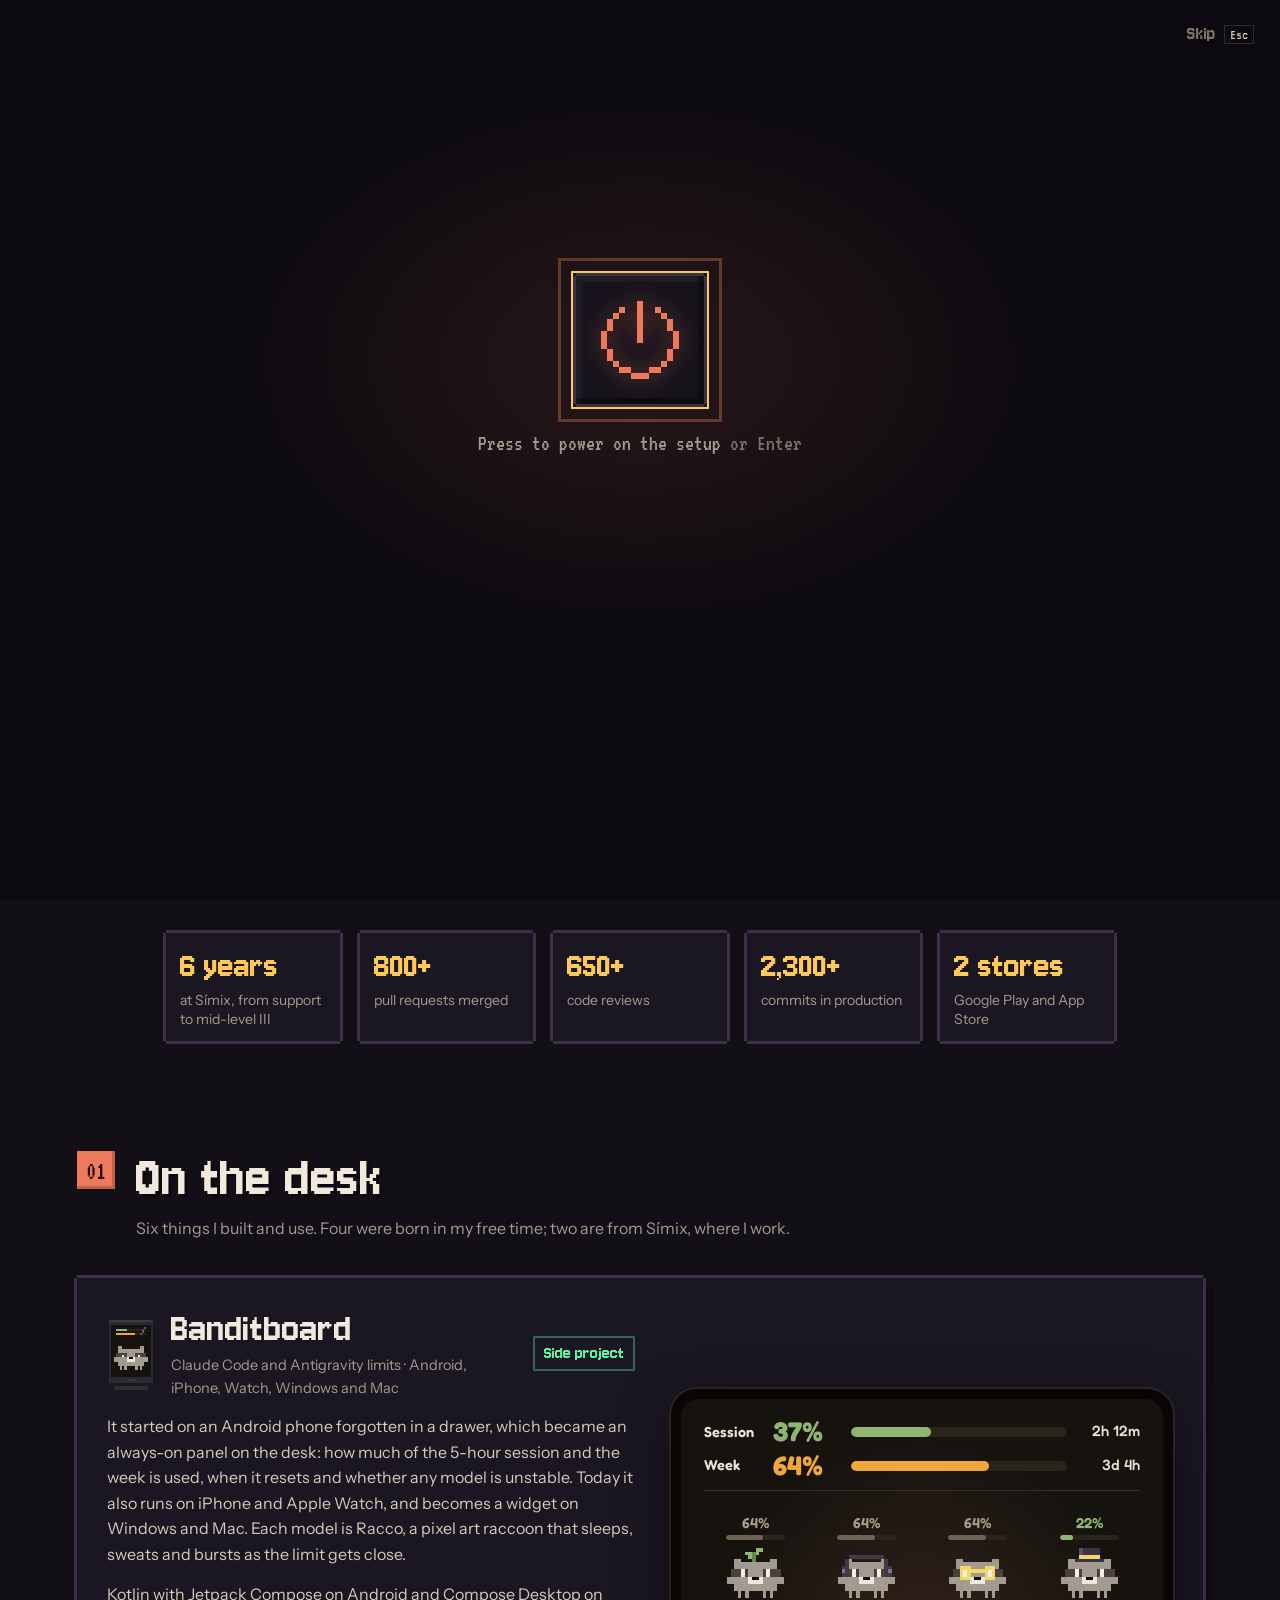
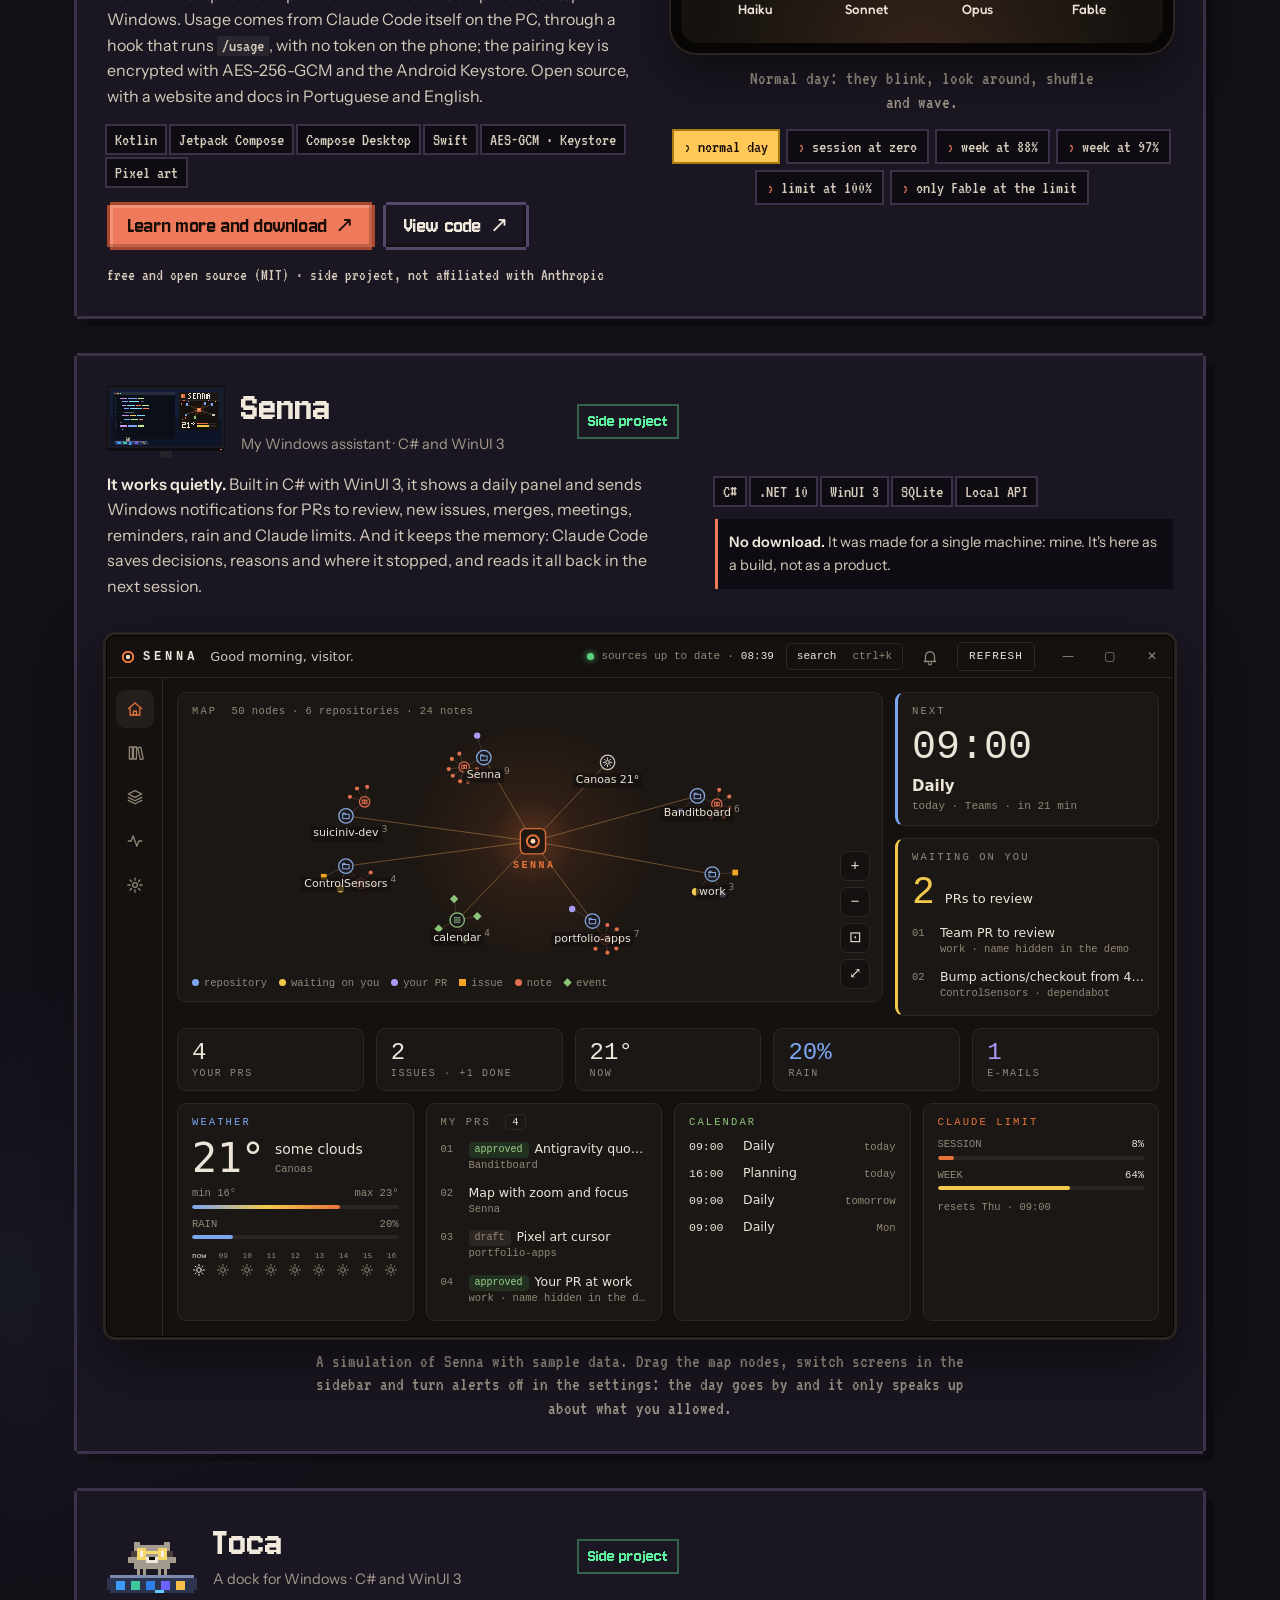
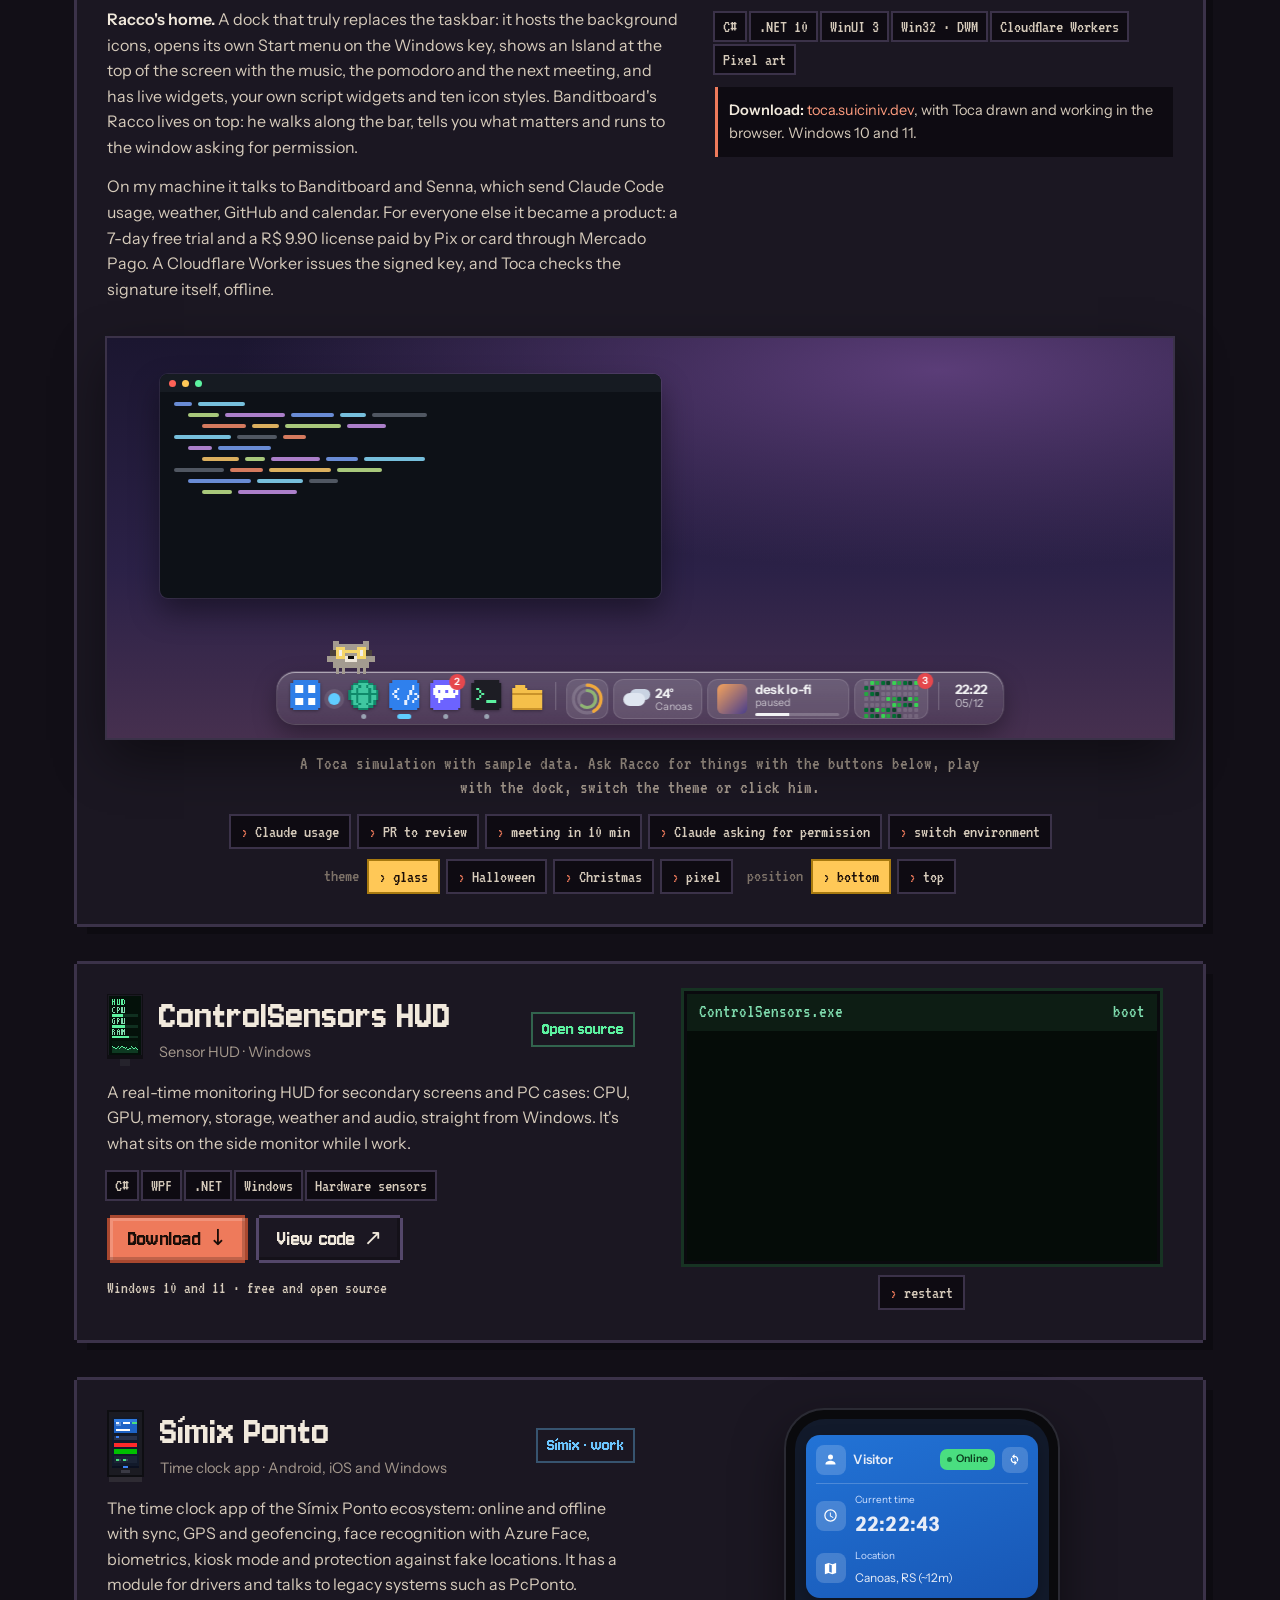
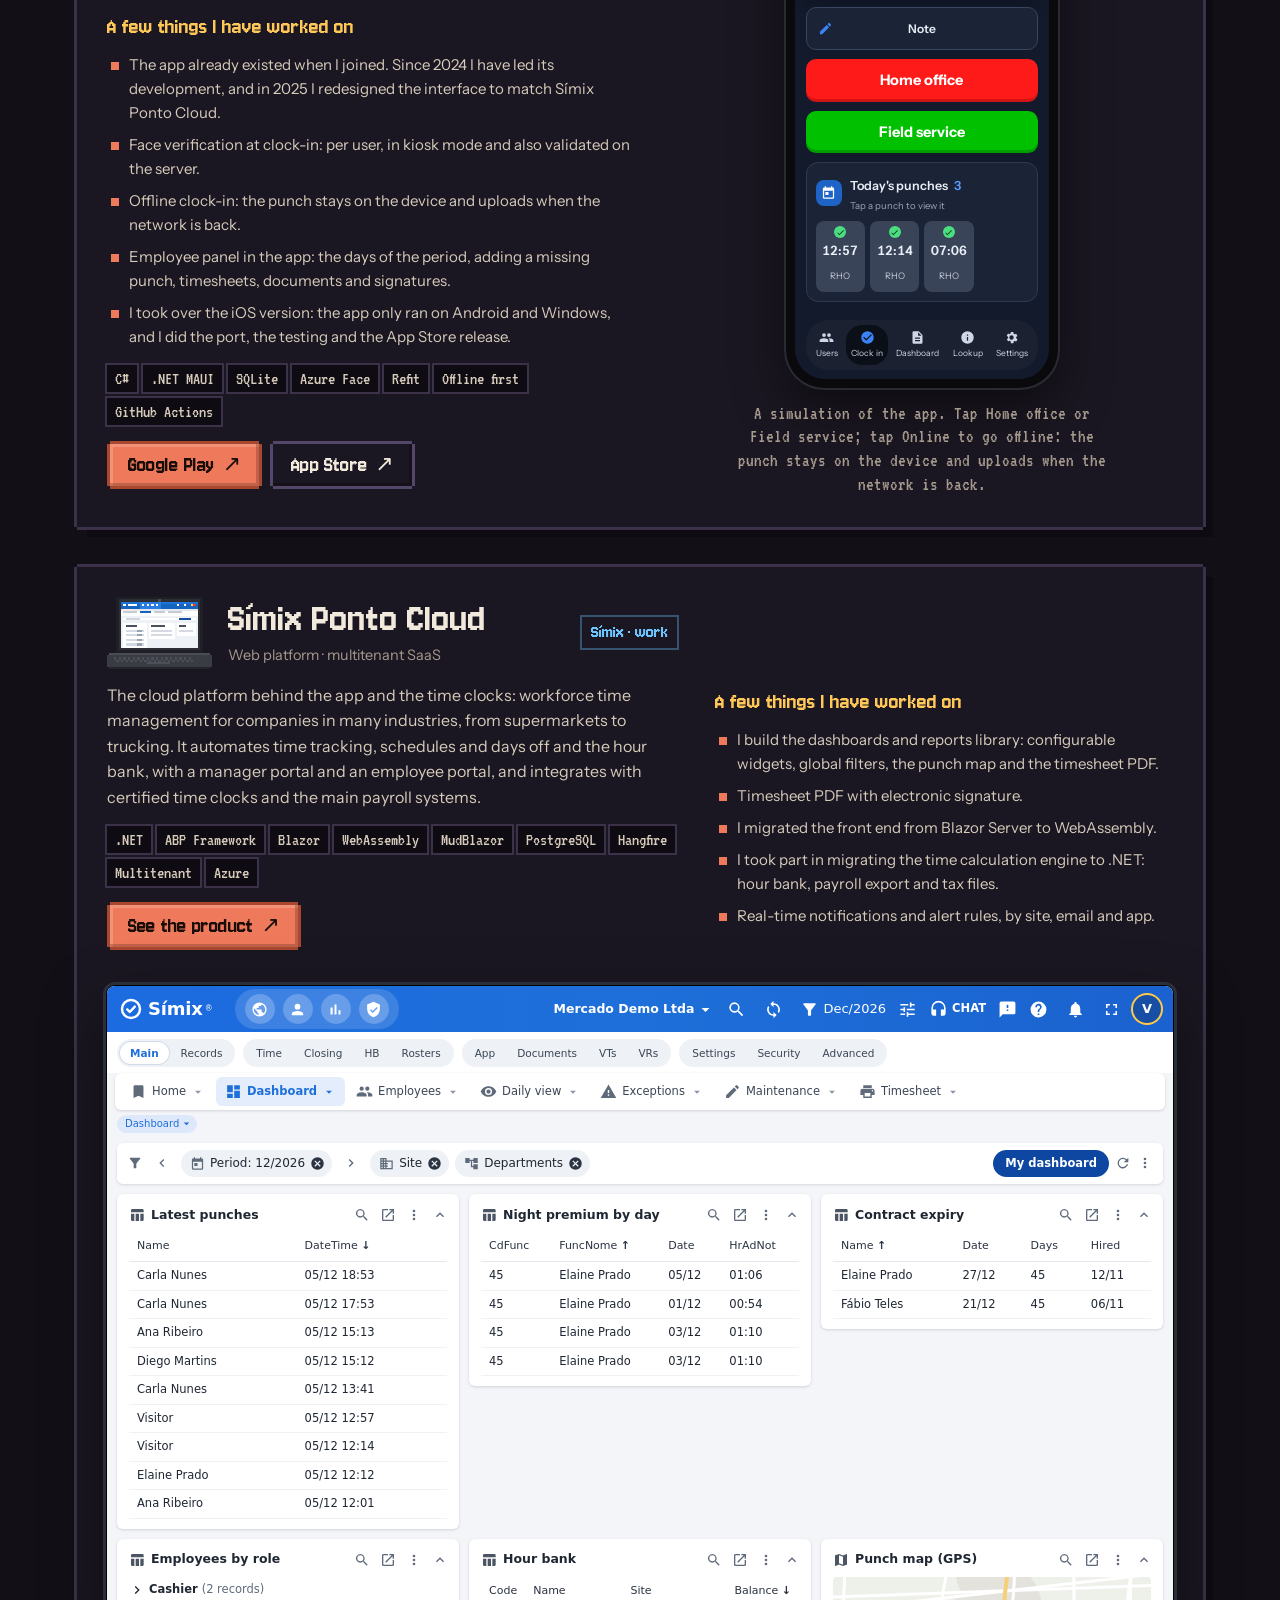
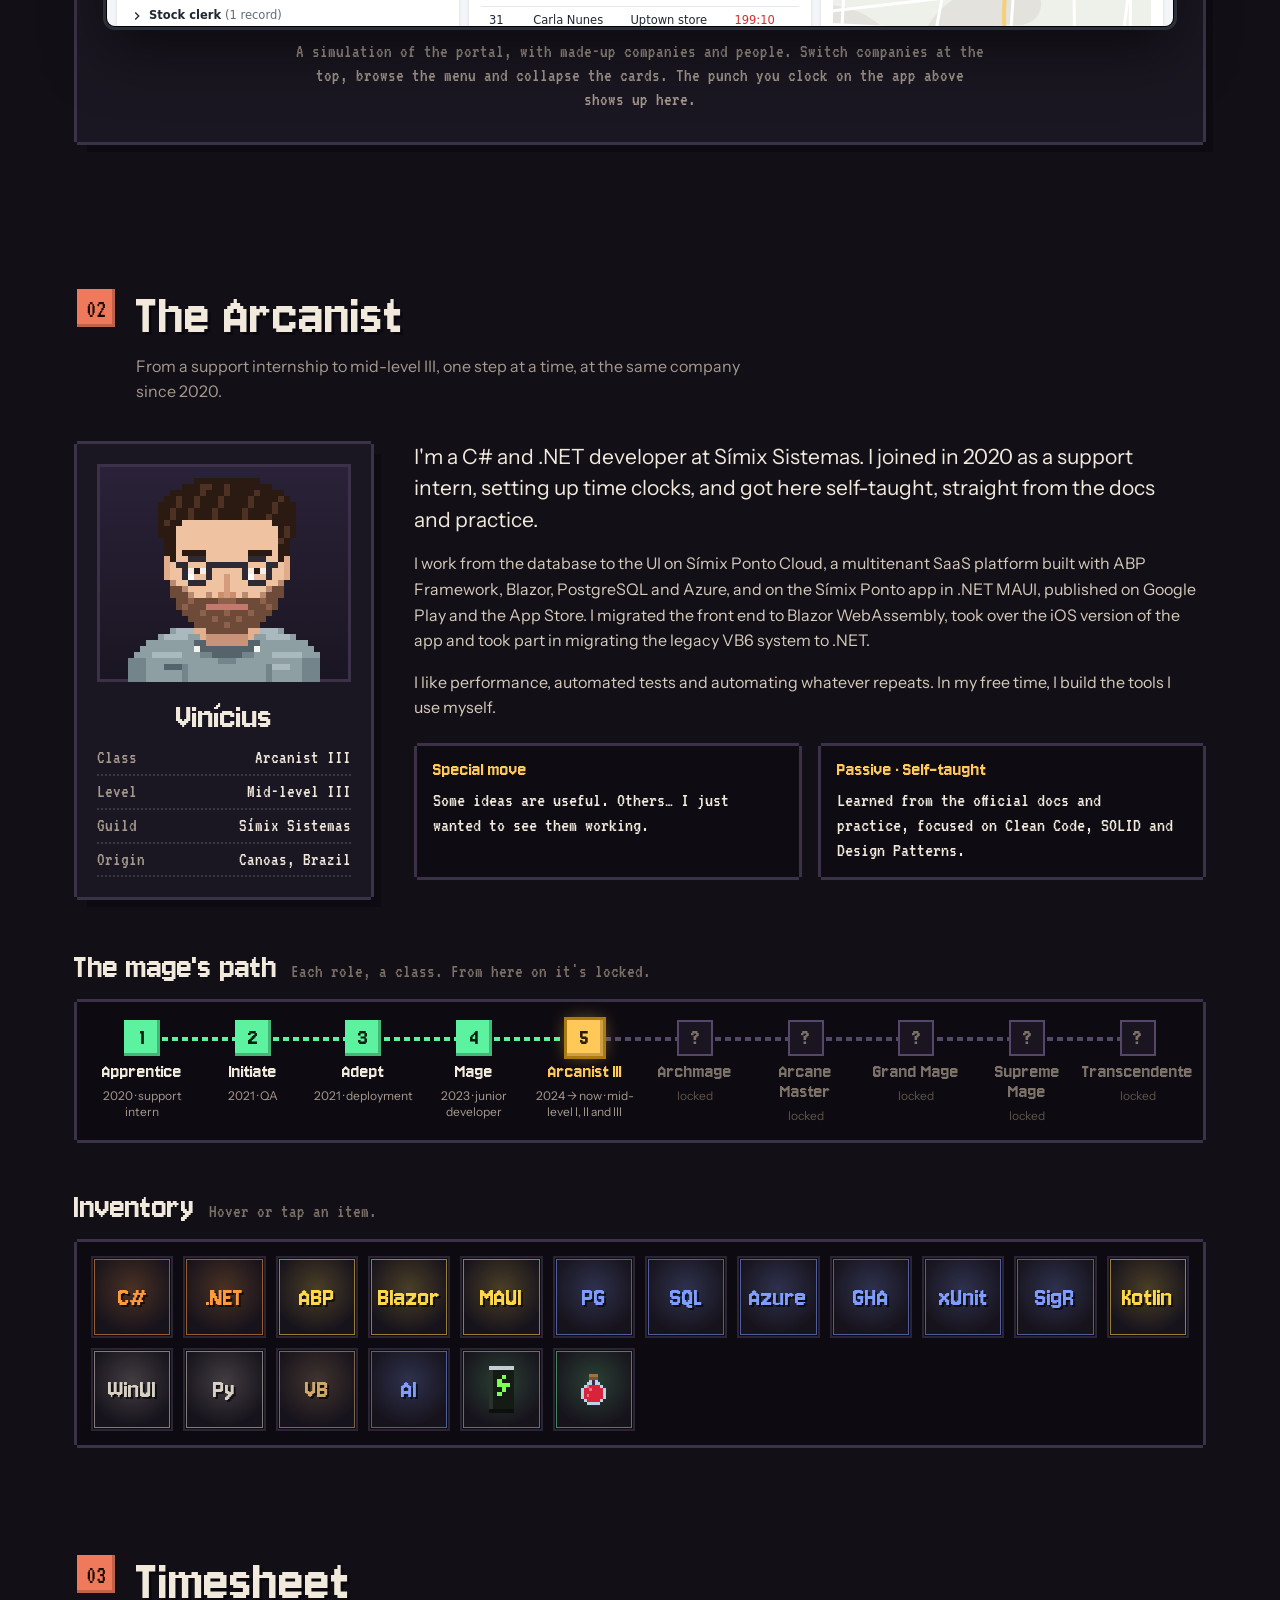
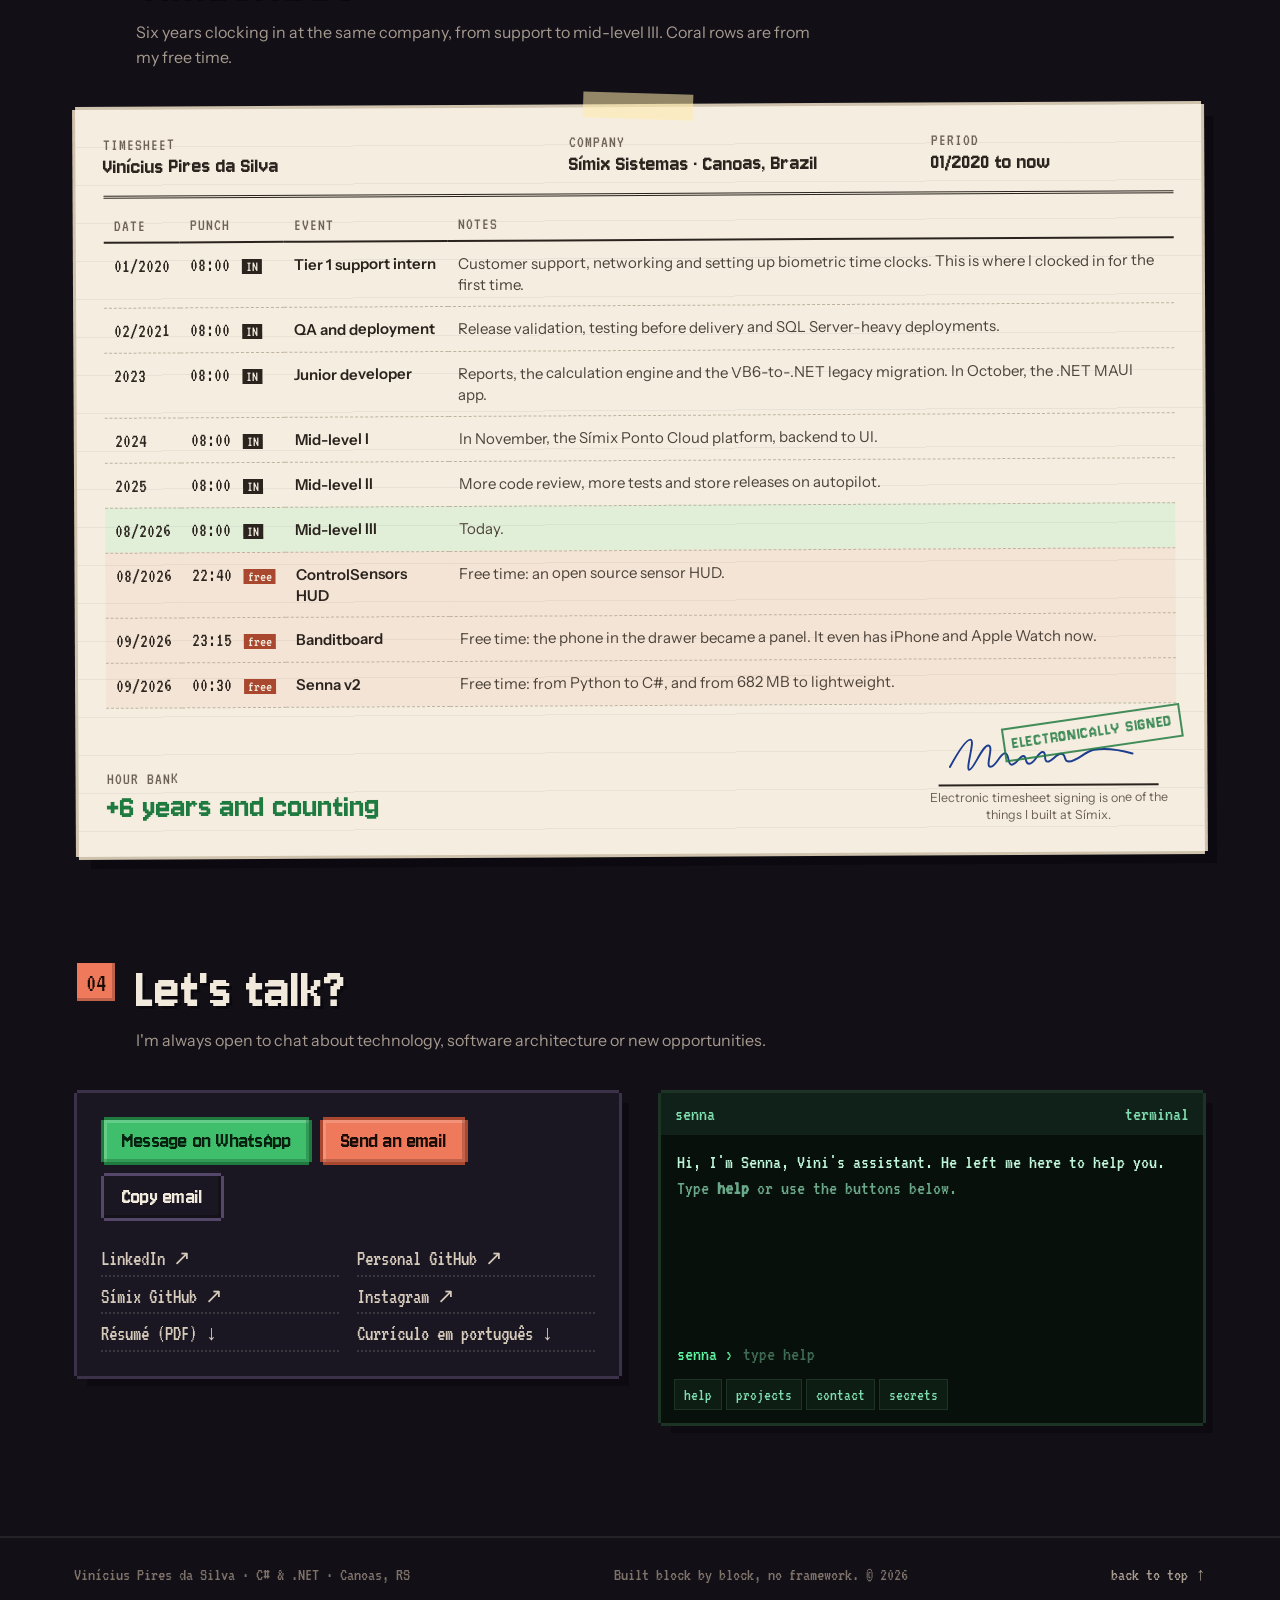
==== commit 50573e5b: "Toca à venda em toca.suiciniv.dev: cartão, chips e currículos atualizados" ====
--- a/en/index.html
+++ b/en/index.html
@@ -191,16 +191,16 @@
               <canvas class="quest-ico" data-ico="toca" aria-hidden="true"></canvas>
               <div>
                 <h3>Toca</h3>
-                <p class="sub">My Windows dock · C# and WinUI 3</p>
+                <p class="sub">A dock for Windows · C# and WinUI 3</p>
               </div>
               <span class="tag tag-me">Side project</span>
             </div>
-            <p><b>Racco's home.</b> A glass dock in place of the taskbar, with live window thumbnails and the Teams and Discord badges. Banditboard's Racco lives on top: he walks along the bar, says the Claude Code usage when it changes, runs to the window asking for permission and holds up a sign for the next meeting.</p>
-            <p>It doesn't fetch anything by itself. Banditboard sends the Claude Code usage and sessions; Senna sends weather, GitHub, calendar and alerts, and Racco delivers it all instead of Windows notifications. There's a Halloween theme with little ghosts, a search on Alt+Space, and the dock goes on any edge of the screen.</p>
+            <p><b>Racco's home.</b> A dock that truly replaces the taskbar: it hosts the background icons, opens its own Start menu on the Windows key, shows an Island at the top of the screen with the music, the pomodoro and the next meeting, and has live widgets, your own script widgets and ten icon styles. Banditboard's Racco lives on top: he walks along the bar, tells you what matters and runs to the window asking for permission.</p>
+            <p>On my machine it talks to Banditboard and Senna, which send Claude Code usage, weather, GitHub and calendar. For everyone else it became a product: a 7-day free trial and a R$ 9.90 license paid by Pix or card through Mercado Pago. A Cloudflare Worker issues the signed key, and Toca checks the signature itself, offline.</p>
           </div>
           <div class="quest-body quest-side">
-            <ul class="chips"><li>C#</li><li>.NET 10</li><li>WinUI 3</li><li>Win32 · DWM</li><li>Pixel art</li></ul>
-            <p class="note"><b>No download.</b> Made for my machine, alongside Banditboard and Senna. It's here as a build, not as a product.</p>
+            <ul class="chips"><li>C#</li><li>.NET 10</li><li>WinUI 3</li><li>Win32 · DWM</li><li>Cloudflare Workers</li><li>Pixel art</li></ul>
+            <p class="note"><b>Download:</b> <a href="https://toca.suiciniv.dev/en/">toca.suiciniv.dev</a>, with Toca drawn and working in the browser. Windows 10 and 11.</p>
           </div>
           <div class="quest-demo quest-full">
             <div class="tc" id="tocaDemo" role="region" aria-label="Toca simulation"></div>
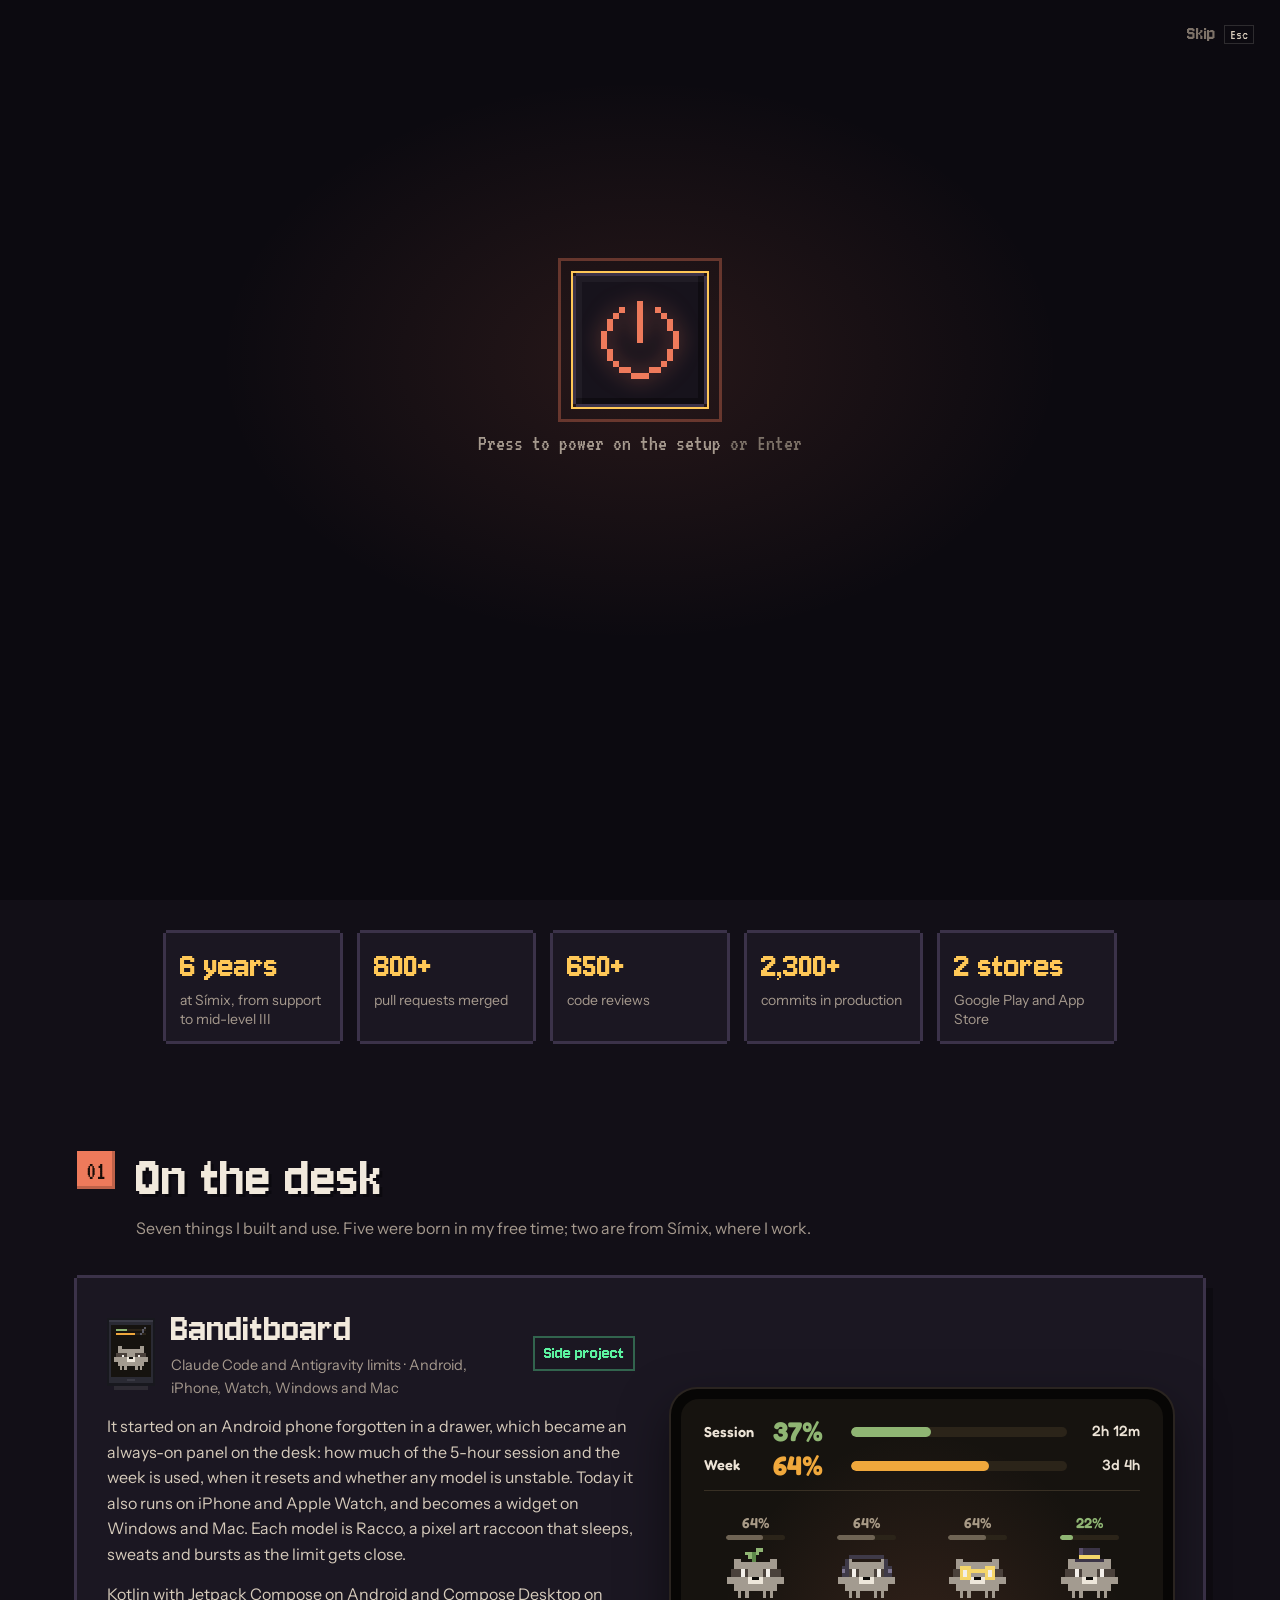
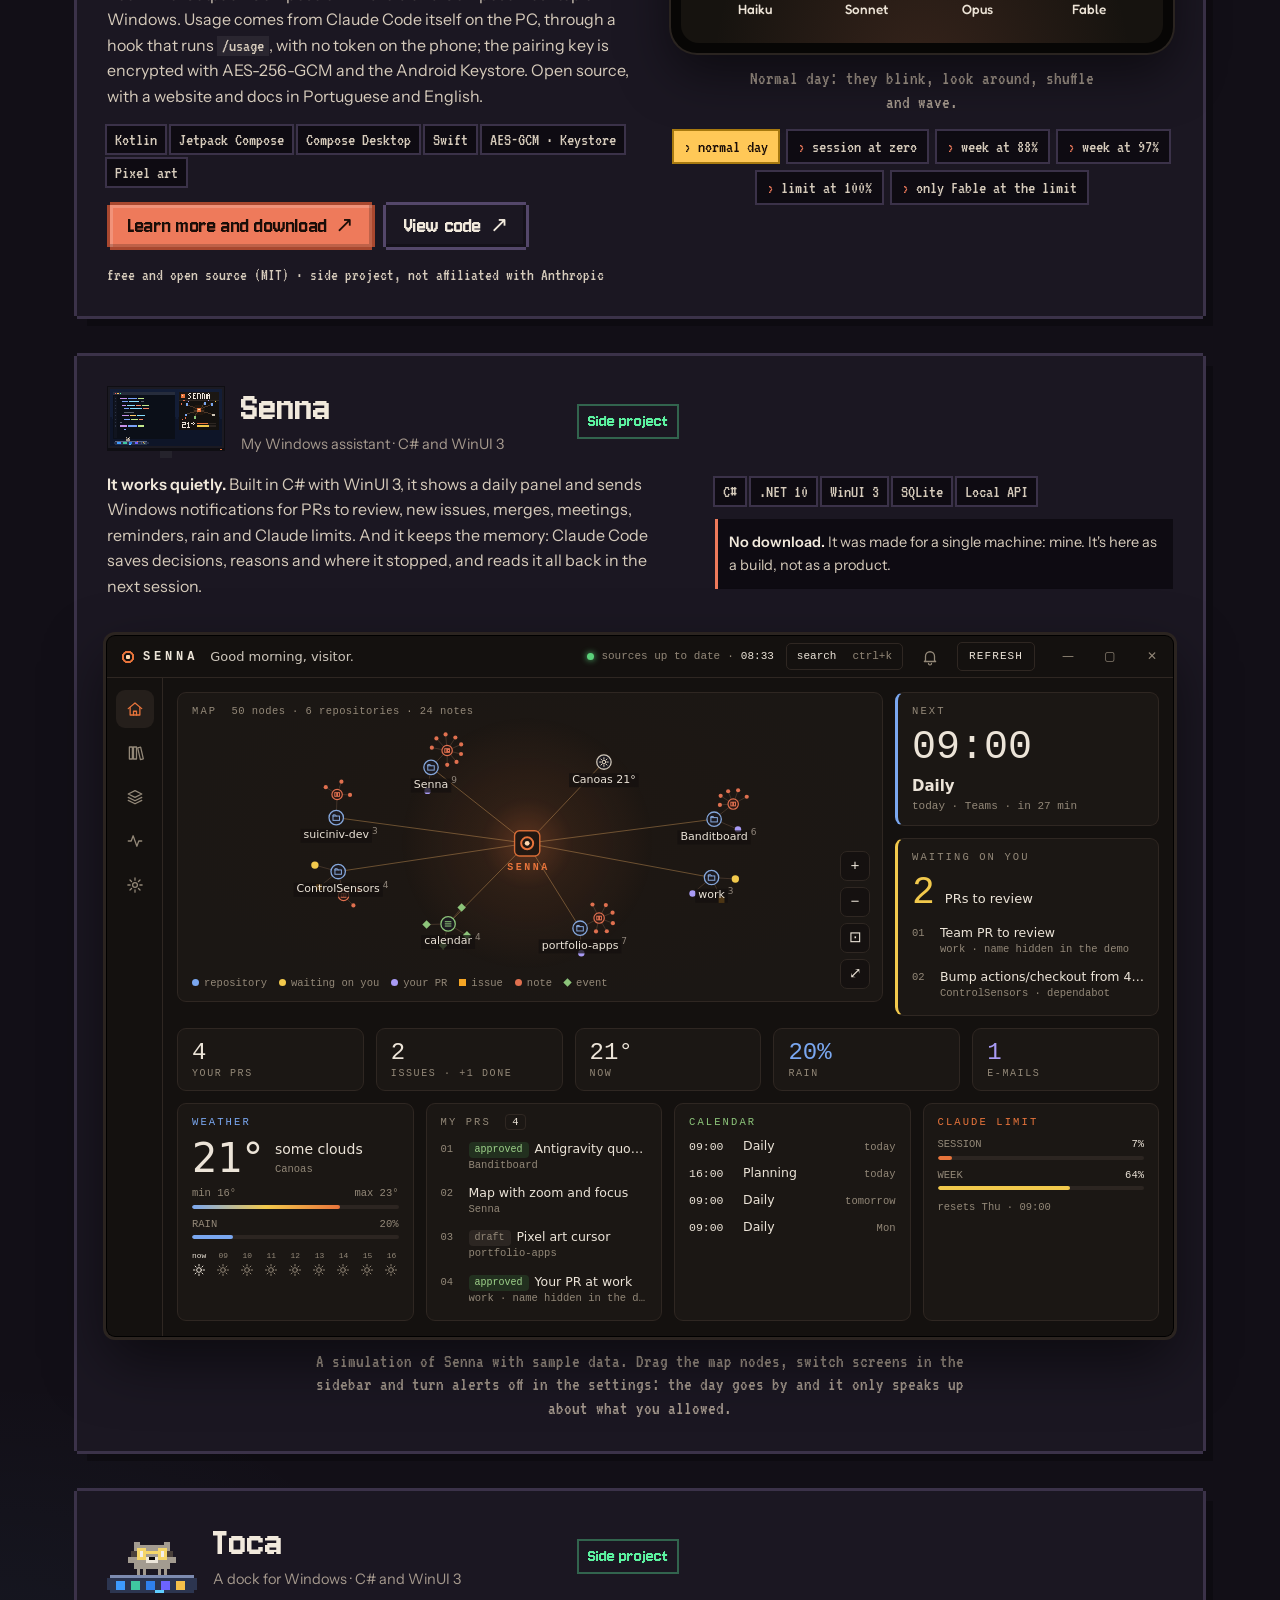
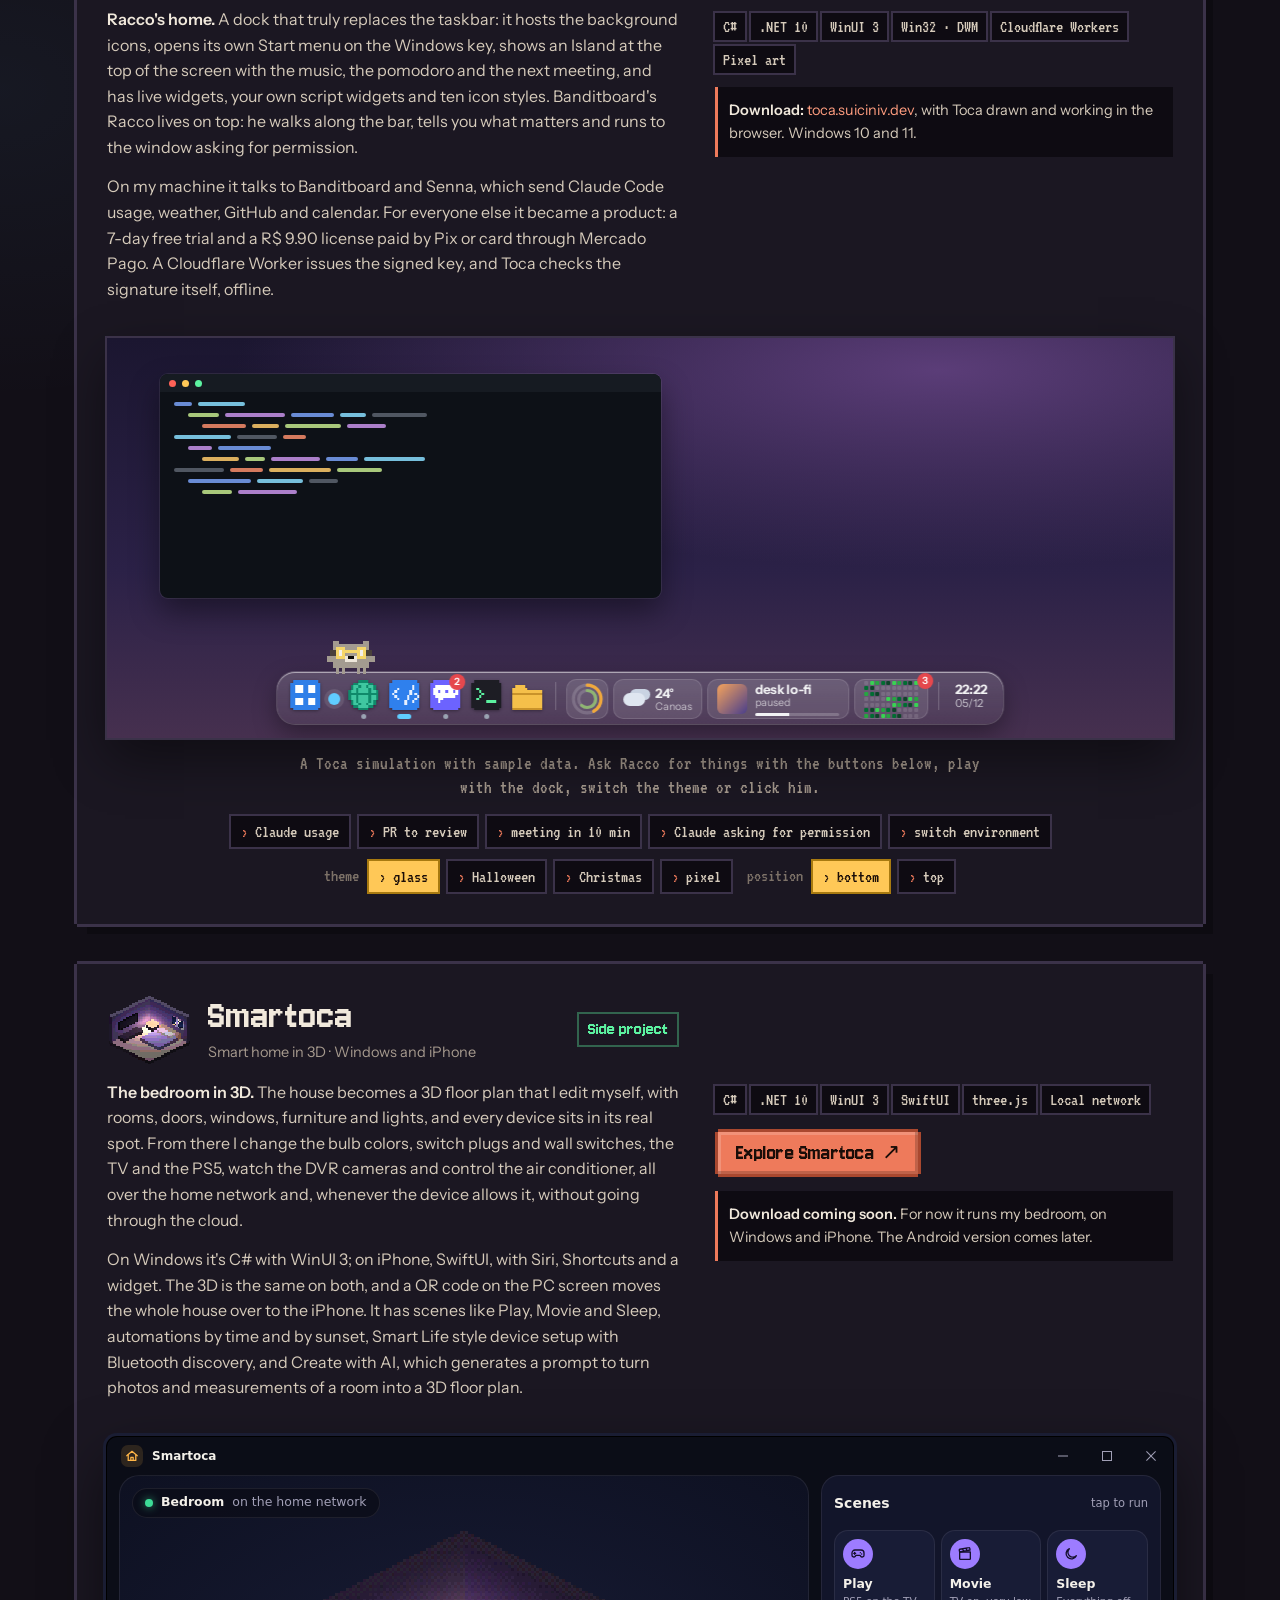
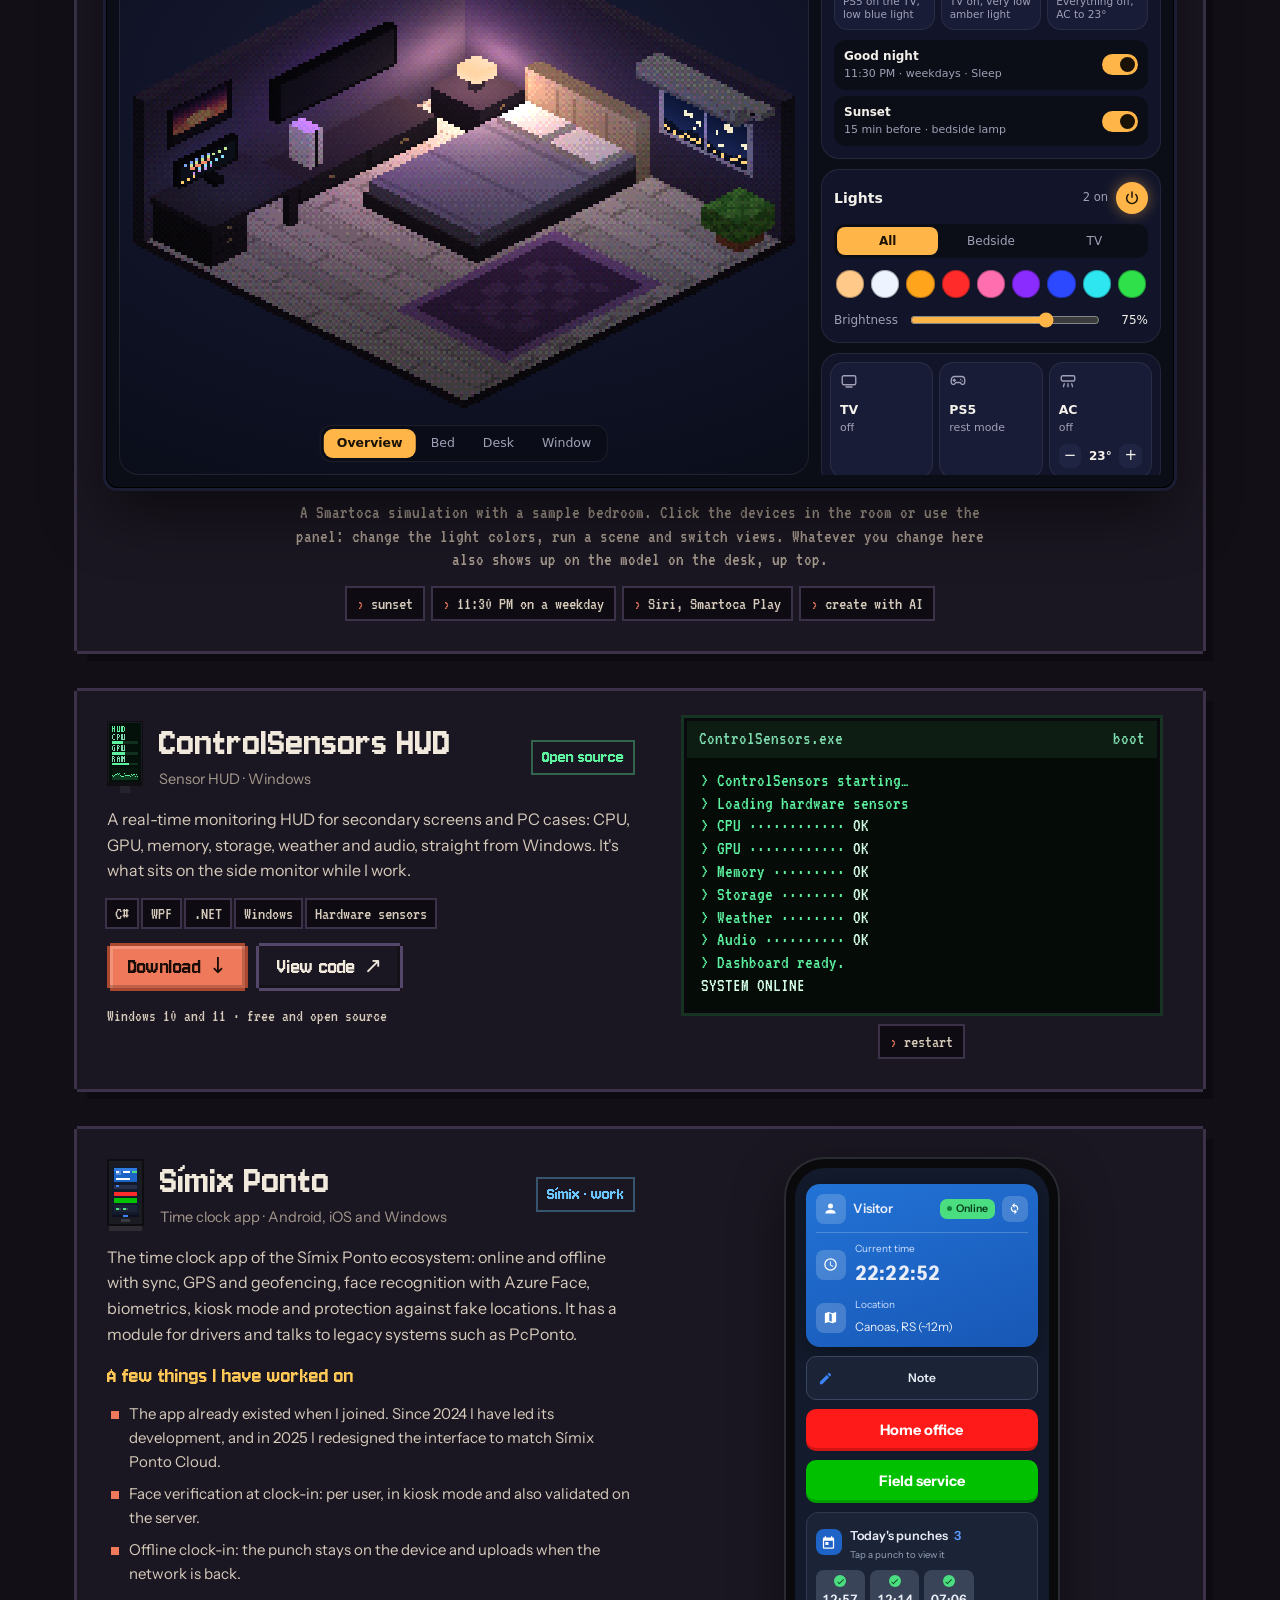
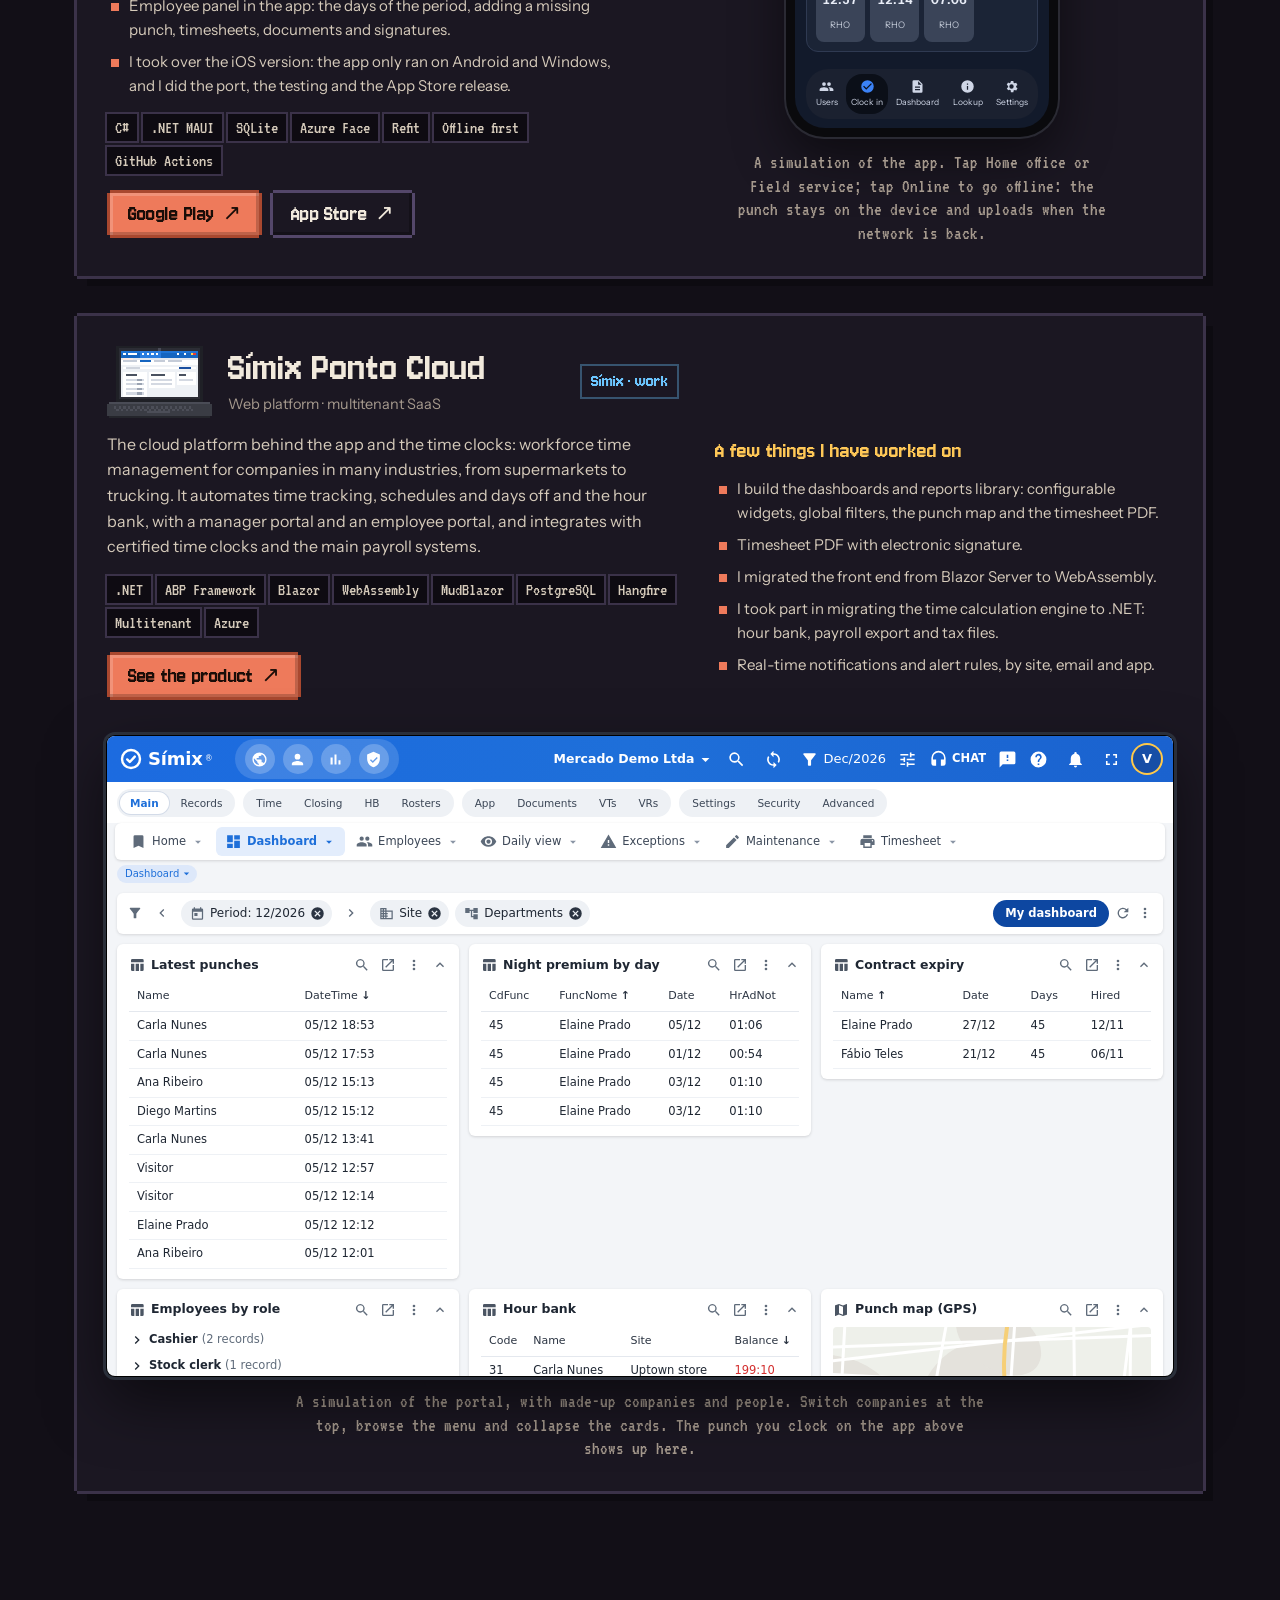
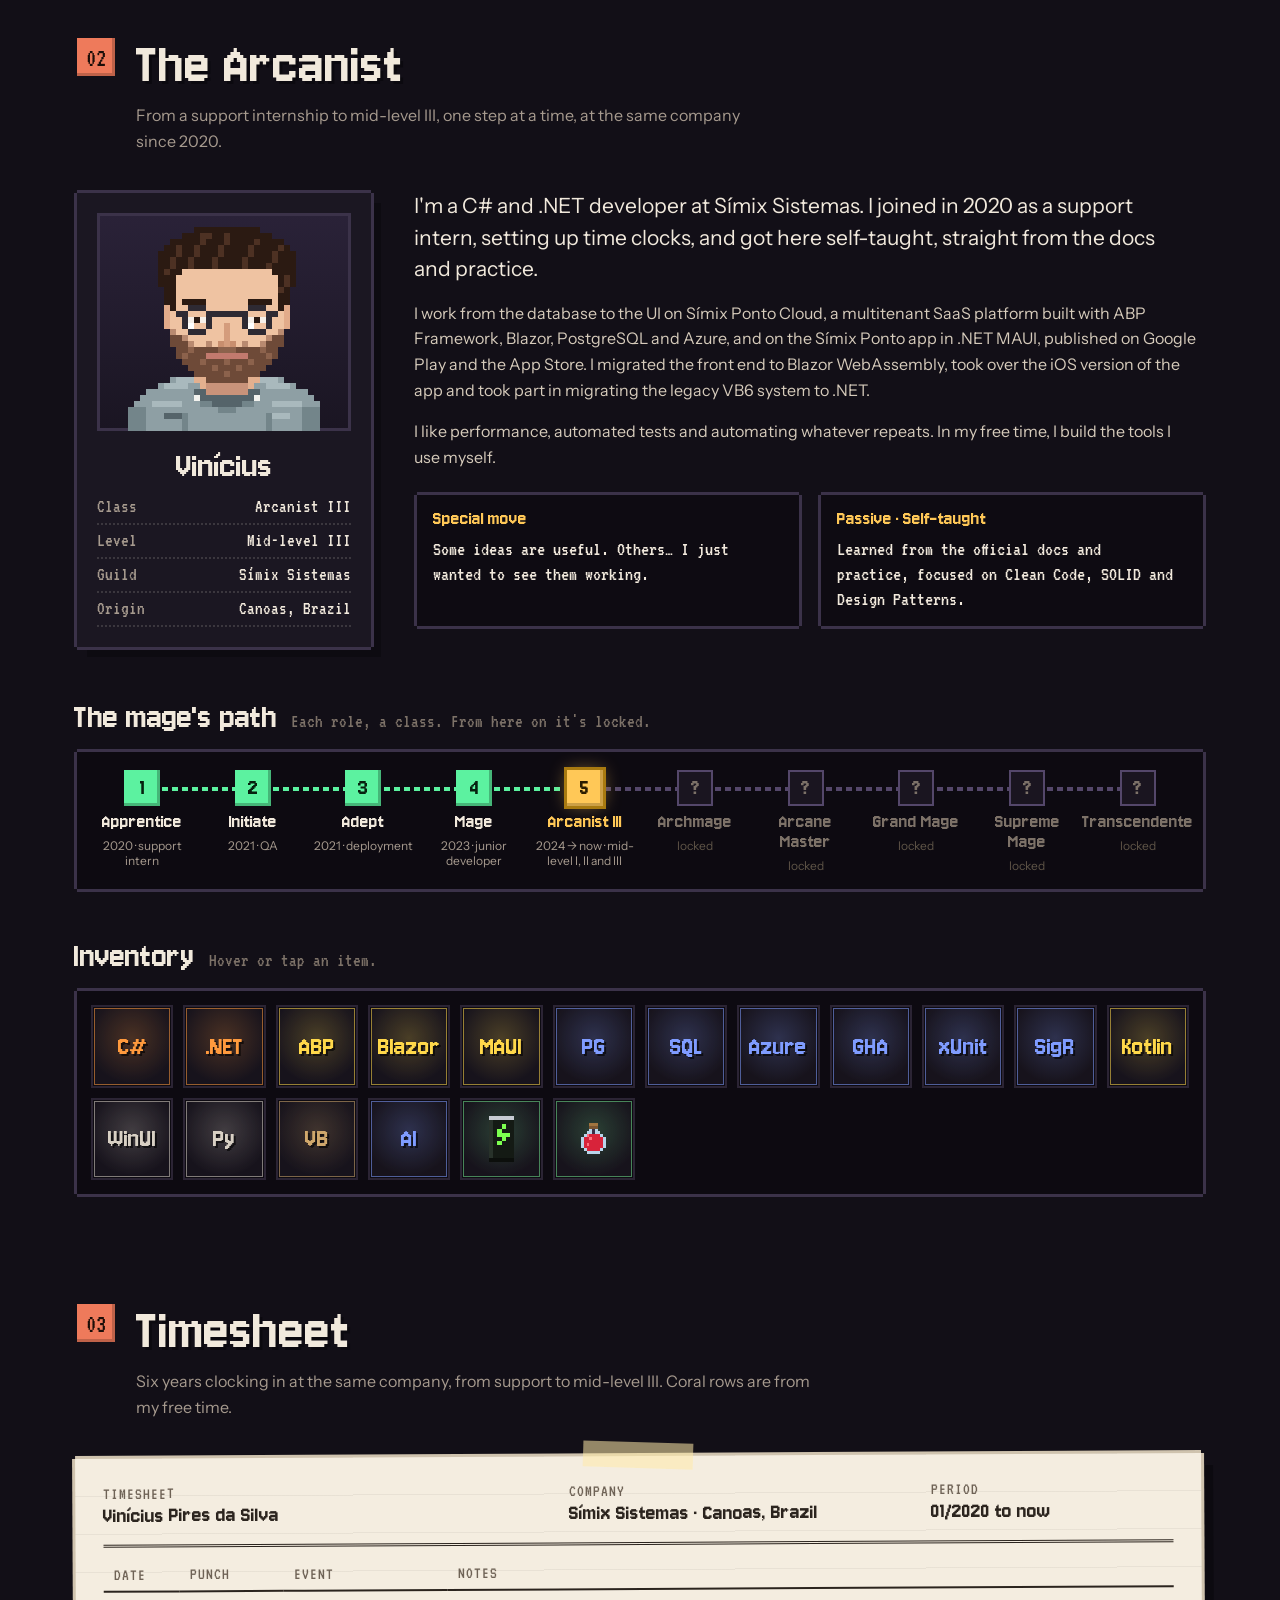
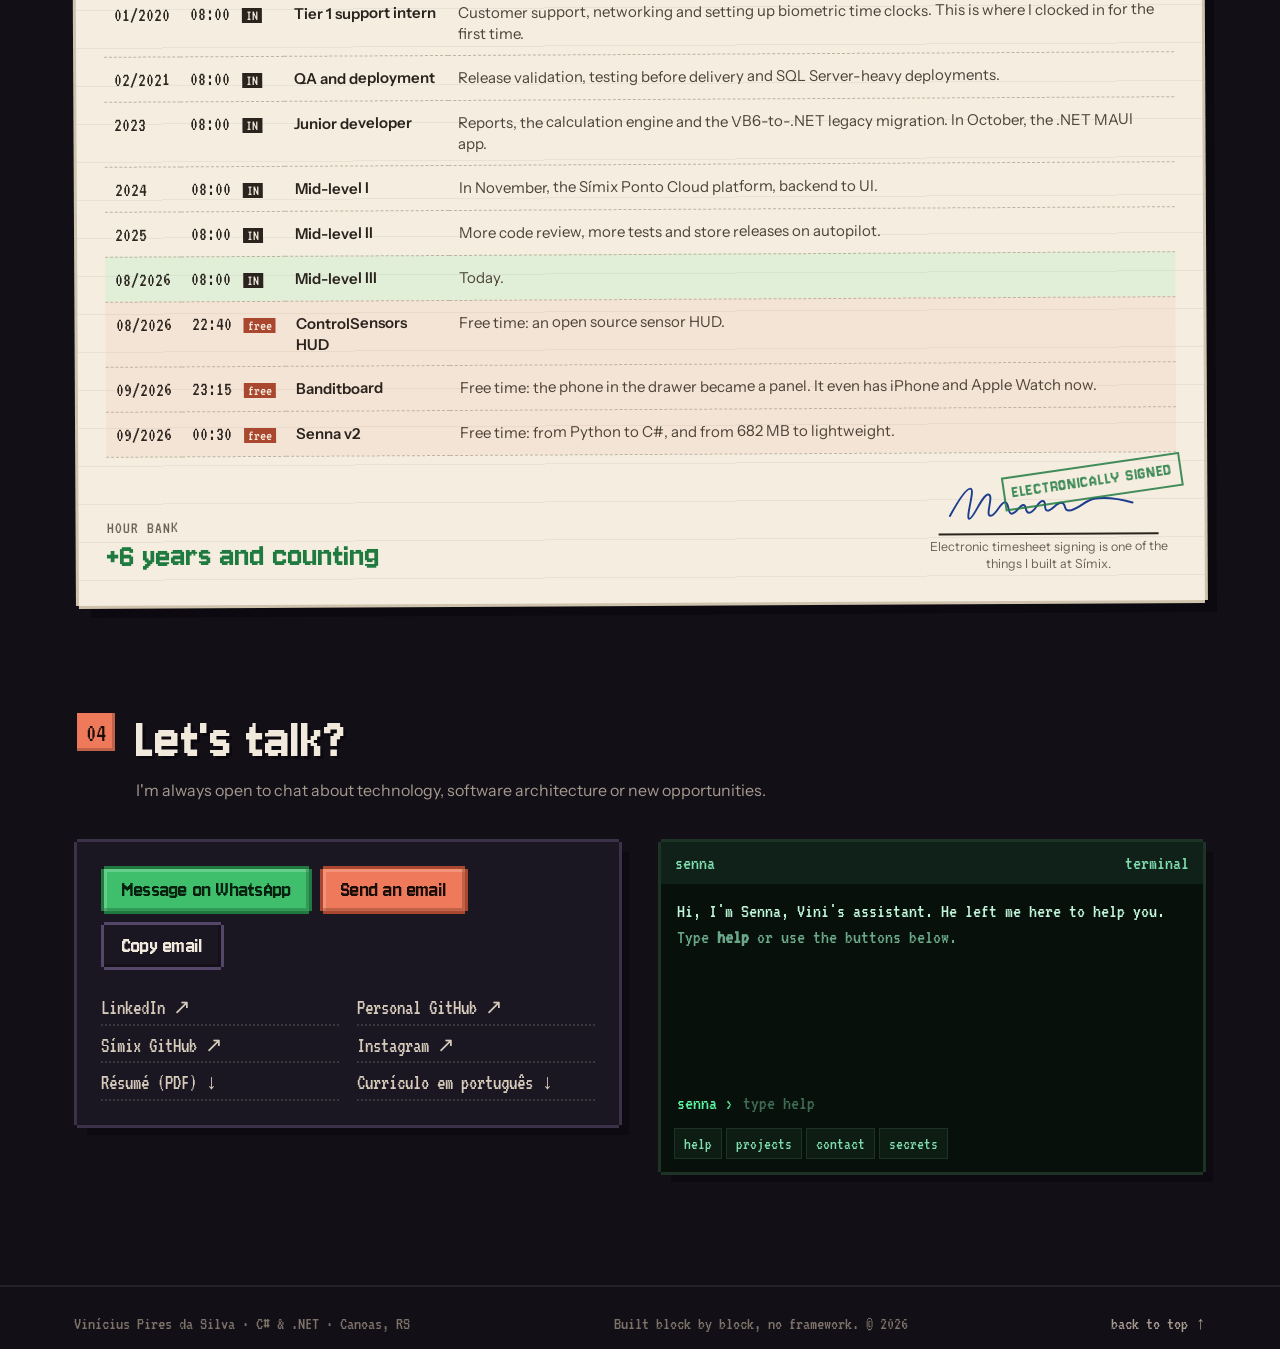
==== commit b3e2c34e: "O Smartoca entra na mesa: maquete do quarto na prateleira e um cartão com a simulação" ====
--- a/en/index.html
+++ b/en/index.html
@@ -4,7 +4,7 @@
 <meta charset="utf-8">
 <meta name="viewport" content="width=device-width, initial-scale=1">
 <title>Vinícius Pires da Silva · suiciniv.dev</title>
-<meta name="description" content="Vinícius Pires da Silva, C# and .NET developer at Símix. A pixel art desk with the projects I built: Banditboard, Senna, Toca, ControlSensors HUD and Símix Ponto.">
+<meta name="description" content="Vinícius Pires da Silva, C# and .NET developer at Símix. A pixel art desk with the projects I built: Banditboard, Senna, Toca, Smartoca, ControlSensors HUD and Símix Ponto.">
 <meta name="theme-color" content="#120f17">
 <meta property="og:type" content="website">
 <meta property="og:url" content="https://suiciniv.dev/en/">
@@ -81,7 +81,7 @@
 
         <div class="scene-frame">
           <div class="scene" id="scene">
-            <canvas id="mesaCanvas" width="320" height="180" role="img" aria-label="My desk in pixel art: an old phone with Racco on screen, the monitor with Senna and Toca, my dock, at the bottom of the screen, a second monitor with the sensor HUD, a laptop with the Símix portal, a corkboard, two shelves with Senna's McLaren, three Funko Pops, a grass block, a potion, a Mercedes miniature and a wizard hat, Mimi and Lucifer, my cats, walking around the desk and the window, Fred the dog under the desk and me in the chair, seen from behind."></canvas>
+            <canvas id="mesaCanvas" width="320" height="180" role="img" aria-label="My desk in pixel art: an old phone with Racco on screen, the monitor with Senna and Toca, my dock, at the bottom of the screen, a second monitor with the sensor HUD, a laptop with the Símix portal, the Smartoca model, my bedroom in 3D with color-changing lights, on a shelf, a corkboard, two shelves with Senna's McLaren, three Funko Pops, a grass block, a potion, a Mercedes miniature and a wizard hat, Mimi and Lucifer, my cats, walking around the desk and the window, Fred the dog under the desk and me in the chair, seen from behind."></canvas>
             <div class="hots" id="hots"></div>
             <div class="scene-tip" id="sceneTip" hidden></div>
             <div class="scene-balao" id="sceneBalao" hidden></div>
@@ -99,6 +99,7 @@
           <button type="button" data-obj="banditboard">Banditboard</button>
           <button type="button" data-obj="senna">Senna</button>
           <button type="button" data-obj="toca">Toca</button>
+          <button type="button" data-obj="smartoca">Smartoca</button>
           <button type="button" data-obj="hud">ControlSensors HUD</button>
           <button type="button" data-obj="app">Símix Ponto</button>
           <button type="button" data-obj="cloud">Símix Ponto Cloud</button>
@@ -120,7 +121,7 @@
           <span class="sec-num">01</span>
           <div>
             <h2>On the desk</h2>
-            <p>Six things I built and use. Four were born in my free time; two are from Símix, where I work.</p>
+            <p>Seven things I built and use. Five were born in my free time; two are from Símix, where I work.</p>
           </div>
         </header>
 
@@ -221,6 +222,38 @@
               <span class="tc-rot">position</span>
               <button type="button" class="cmd" data-pos="baixo" data-ativo="1">bottom</button>
               <button type="button" class="cmd" data-pos="cima">top</button>
+            </div>
+          </div>
+        </article>
+
+        <article class="quest quest-wide" id="smartoca">
+          <div class="quest-body">
+            <div class="quest-head">
+              <canvas class="quest-ico" data-ico="smartoca" aria-hidden="true"></canvas>
+              <div>
+                <h3>Smartoca</h3>
+                <p class="sub">Smart home in 3D · Windows and iPhone</p>
+              </div>
+              <span class="tag tag-me">Side project</span>
+            </div>
+            <p><b>The bedroom in 3D.</b> The house becomes a 3D floor plan that I edit myself, with rooms, doors, windows, furniture and lights, and every device sits in its real spot. From there I change the bulb colors, switch plugs and wall switches, the TV and the PS5, watch the DVR cameras and control the air conditioner, all over the home network and, whenever the device allows it, without going through the cloud.</p>
+            <p>On Windows it's C# with WinUI 3; on iPhone, SwiftUI, with Siri, Shortcuts and a widget. The 3D is the same on both, and a QR code on the PC screen moves the whole house over to the iPhone. It has scenes like Play, Movie and Sleep, automations by time and by sunset, Smart Life style device setup with Bluetooth discovery, and Create with AI, which generates a prompt to turn photos and measurements of a room into a 3D floor plan.</p>
+          </div>
+          <div class="quest-body quest-side">
+            <ul class="chips"><li>C#</li><li>.NET 10</li><li>WinUI 3</li><li>SwiftUI</li><li>three.js</li><li>Local network</li></ul>
+            <div class="links">
+              <a class="btn btn-main" href="https://smartoca.suiciniv.dev/" target="_blank" rel="noopener noreferrer">Explore Smartoca <span aria-hidden="true">↗</span></a>
+            </div>
+            <p class="note"><b>Download coming soon.</b> For now it runs my bedroom, on Windows and iPhone. The Android version comes later.</p>
+          </div>
+          <div class="quest-demo quest-full">
+            <div class="sm" id="smartocaDemo" role="region" aria-label="Smartoca simulation"></div>
+            <p class="demo-cap" id="smartocaFala">A Smartoca simulation with a sample bedroom. Click the devices in the room or use the panel: change the light colors, run a scene and switch views. Whatever you change here also shows up on the model on the desk, up top.</p>
+            <div class="cmds" id="smartocaCmds">
+              <button type="button" class="cmd" data-sm="sol">sunset</button>
+              <button type="button" class="cmd" data-sm="noite">11:30 PM on a weekday</button>
+              <button type="button" class="cmd" data-sm="siri">Siri, Smartoca Play</button>
+              <button type="button" class="cmd" data-sm="ia">create with AI</button>
             </div>
           </div>
         </article>
--- a/assets/site.css
+++ b/assets/site.css
@@ -919,3 +919,118 @@
 .tc-rot{font:400 18px/1 var(--vt);color:var(--dim);align-self:center;margin:0 2px 0 8px}
 .tc-rot:first-child{margin-left:0}
 .tc-luzes[hidden],.tc-enf[hidden]{display:none}
+.sm{--qf:#0b0d17;--qc:#12152a;--qc2:#181c36;--qb:#1f2443;--ql:rgba(244,241,234,.08);--qt:#f4f1ea;--qm:#a19fb6;--qa:#ffb547;--qk:#1a1206;--qn:#4fd1ff;--qv:#9d7cff;--qr:#ff7a6b;--qg:#3ddc97;
+  position:relative;width:100%;height:650px;display:flex;flex-direction:column;overflow:hidden;background:var(--qf);color:var(--qt);text-align:left;
+  font:13px/1.35 "Segoe UI Variable Text","Segoe UI",system-ui,-apple-system,sans-serif;border-radius:10px;box-shadow:0 0 0 1px #000,0 0 0 4px #1a1d33,0 24px 60px rgba(0,0,0,.55)}
+.sm svg{width:18px;height:18px;fill:none;stroke:currentColor;stroke-width:1.8;stroke-linecap:round;stroke-linejoin:round;flex:none}
+:where(.sm) button{font:inherit;color:inherit;background:none;border:0;padding:0;margin:0;-webkit-tap-highlight-color:transparent}
+.sm button:focus-visible{outline:2px solid var(--qa);outline-offset:2px}
+.sm-bar{display:flex;align-items:center;gap:9px;height:38px;padding-left:14px;flex:none;font-size:12px}
+.sm-bar b{font-weight:600}
+.sm-logo{width:22px;height:22px;border-radius:7px;display:grid;place-items:center;background:rgba(255,181,71,.14);color:var(--qa)}
+.sm-logo svg{width:14px;height:14px;stroke-width:2.2}
+.sm-sp{flex:1}
+.sm-ctl{display:flex;align-self:stretch}
+.sm-ctl i{position:relative;width:44px}
+.sm-ctl i::before,.sm-ctl i::after{content:"";position:absolute;left:50%;top:50%;width:10px;height:1px;background:var(--qm);transform:translate(-50%,-50%)}
+.sm-ctl i::after{display:none}
+.sm-ctl i:nth-child(2)::before{height:10px;background:none;box-shadow:inset 0 0 0 1px var(--qm)}
+.sm-ctl i:nth-child(3)::before,.sm-ctl i:nth-child(3)::after{display:block;width:13px;transform:translate(-50%,-50%) rotate(45deg)}
+.sm-ctl i:nth-child(3)::after{transform:translate(-50%,-50%) rotate(-45deg)}
+.sm-app{flex:1;min-height:0;display:grid;grid-template-columns:minmax(0,1fr) 340px;gap:12px;padding:0 12px 12px}
+.sm-palco{position:relative;min-height:0;border-radius:20px;overflow:hidden;border:1px solid var(--ql);background:radial-gradient(120% 90% at 50% 38%,#181c36 0%,#0e1122 58%,#080a13 100%)}
+.sm-topo{position:absolute;top:12px;left:12px;right:12px;z-index:3;display:flex;pointer-events:none}
+.sm-status{display:inline-flex;align-items:center;gap:8px;height:30px;padding:0 12px;border-radius:999px;background:rgba(11,13,23,.74);border:1px solid var(--ql);font-size:12.5px;color:var(--qm);white-space:nowrap}
+.sm-status i{width:8px;height:8px;border-radius:50%;background:var(--qg);box-shadow:0 0 8px rgba(61,220,151,.7)}
+.sm-status b{color:var(--qt);font-weight:600}
+.sm-vista{position:absolute;inset:50px 10px 58px;display:grid;place-items:center}
+.sm-quarto{display:block;transform-origin:50% 50%;transition:transform .7s cubic-bezier(.3,.7,.2,1);touch-action:manipulation}
+.sm-abas{position:absolute;left:50%;bottom:12px;transform:translateX(-50%);z-index:3;display:flex;gap:2px;padding:3px;border-radius:12px;background:rgba(11,13,23,.8);border:1px solid var(--ql)}
+.sm-abas button{padding:6px 13px;border-radius:9px;color:var(--qm);font-size:12.5px;white-space:nowrap}
+.sm-abas button:hover{color:var(--qt)}
+.sm-abas button[aria-pressed=true]{background:var(--qa);color:var(--qk);font-weight:600}
+.sm-dica{position:absolute;z-index:6;transform:translate(-50%,calc(-100% - 14px));padding:6px 10px;border-radius:10px;background:rgba(18,21,42,.96);border:1px solid var(--ql);white-space:nowrap;pointer-events:none;font-size:12px}
+.sm-dica b{font-weight:600;margin-right:6px}.sm-dica small{color:var(--qm);font-size:11.5px}
+.sm-aviso{position:absolute;top:52px;left:50%;z-index:5;display:flex;align-items:center;gap:10px;padding:9px 14px 9px 11px;border-radius:16px;background:rgba(24,28,54,.95);border:1px solid rgba(244,241,234,.1);box-shadow:0 10px 30px rgba(0,0,0,.45);font-size:12px;color:var(--qm);white-space:nowrap;pointer-events:none;opacity:0;transform:translate(-50%,-10px);transition:opacity .25s,transform .25s}
+.sm-aviso.on{opacity:1;transform:translate(-50%,0)}
+.sm-aviso b{display:block;color:var(--qt);font-weight:600;font-size:12.5px}
+.sm-aviso>svg{width:28px;height:28px;padding:6px;border-radius:9px;background:rgba(255,181,71,.14);color:var(--qa);box-sizing:border-box}
+.sm-aviso[data-tom=cena]>svg{background:rgba(157,124,255,.16);color:var(--qv)}
+.sm-siri{width:28px;height:28px;border-radius:50%;background:radial-gradient(circle at 35% 35%,#ff6fb0,transparent 55%),radial-gradient(circle at 70% 40%,#4fd1ff,transparent 55%),radial-gradient(circle at 50% 75%,#8a2bff,transparent 60%),#1a1030;box-shadow:0 0 12px rgba(138,43,255,.5)}
+.sm-cam{position:absolute;right:12px;bottom:58px;z-index:4;width:38%;max-width:250px;border-radius:12px;overflow:hidden;border:1px solid rgba(244,241,234,.12);background:#000;cursor:pointer;box-shadow:0 10px 30px rgba(0,0,0,.5)}
+.sm-cam[hidden]{display:none}
+.sm-cam canvas{display:block;width:100%;height:auto;filter:grayscale(1) contrast(1.35) brightness(1.25)}
+.sm-cam span{position:absolute;left:8px;top:7px;display:flex;align-items:center;gap:5px;font:11px/1 ui-monospace,Consolas,monospace;color:#fff;text-shadow:0 1px 2px #000}
+.sm-cam span b{font-weight:400}
+.sm-cam i{width:7px;height:7px;border-radius:50%;background:var(--qr);animation:smRec 1.4s steps(1) infinite}
+@keyframes smRec{50%{opacity:0}}
+.sm-lado{min-height:0;overflow:auto;display:flex;flex-direction:column;gap:10px;scrollbar-width:thin;scrollbar-color:#262a4a transparent}
+.sm-card{background:var(--qc);border:1px solid var(--ql);border-radius:18px;padding:12px}
+.sm-ch{display:flex;align-items:center;gap:8px;margin-bottom:10px;min-height:32px}
+.sm-ch b{font-size:14px;font-weight:600}
+.sm-ch small{flex:1;min-width:0;color:var(--qm);font-size:11.5px;text-align:right;overflow:hidden;text-overflow:ellipsis;white-space:nowrap}
+.sm-cenas{display:grid;grid-template-columns:repeat(3,minmax(0,1fr));gap:6px}
+.sm-cenas button{display:flex;flex-direction:column;align-items:flex-start;gap:2px;padding:9px;border-radius:14px;background:var(--qc2);box-shadow:inset 0 0 0 1px var(--ql);text-align:left;transition:background .2s,box-shadow .2s}
+.sm-cenas button:hover{background:var(--qb)}
+.sm-cenas i{width:30px;height:30px;border-radius:50%;display:grid;place-items:center;background:var(--qv);color:#140f2b;margin-bottom:5px}
+.sm-cenas i svg{width:16px;height:16px;stroke-width:2}
+.sm-cenas b{font-size:12.5px;font-weight:600}
+.sm-cenas small{font-size:10.5px;line-height:1.25;color:var(--qm)}
+.sm-cenas button[data-ativo]{box-shadow:inset 0 0 0 1.5px var(--qa);background:color-mix(in srgb,var(--qa) 12%,var(--qc2))}
+.sm-cenas button[data-ativo] i{background:var(--qa);color:var(--qk)}
+.sm-autos{list-style:none;margin:10px 0 0;padding:0;display:flex;flex-direction:column;gap:6px}
+.sm-autos li{display:flex;align-items:center;justify-content:space-between;gap:10px;padding:8px 10px;border-radius:12px;background:var(--qf)}
+.sm-autos b{display:block;font-size:12px;font-weight:600}
+.sm-autos small{font-size:11px;color:var(--qm)}
+.sm-sw{position:relative;width:36px;height:21px;border-radius:11px;background:#262a4a;flex:none;transition:background .2s}
+.sm-sw::after{content:"";position:absolute;left:3px;top:3px;width:15px;height:15px;border-radius:50%;background:#8e909a;transition:transform .2s,background .2s}
+.sm-sw[aria-checked=true]{background:var(--qa)}
+.sm-sw[aria-checked=true]::after{transform:translateX(15px);background:var(--qk)}
+.sm-pwr{width:32px;height:32px;border-radius:50%;display:grid;place-items:center;background:var(--qb);color:var(--qm);transition:background .2s,color .2s,box-shadow .2s}
+.sm-pwr svg{width:16px;height:16px;stroke-width:2.2}
+.sm-pwr[aria-pressed=true]{background:var(--qa);color:var(--qk);box-shadow:0 0 14px rgba(255,181,71,.45)}
+.sm-seg{display:flex;gap:2px;padding:3px;border-radius:11px;background:var(--qf);margin-bottom:12px}
+.sm-seg button{flex:1;padding:6px 4px;border-radius:8px;font-size:12px;color:var(--qm)}
+.sm-seg button[aria-checked=true]{background:var(--qa);color:var(--qk);font-weight:600}
+.sm-cores{display:grid;grid-template-columns:repeat(9,minmax(0,1fr));gap:7px;margin-bottom:12px;padding:0 2px}
+.sm-cores button{aspect-ratio:1;border-radius:50%;background:var(--c);box-shadow:inset 0 0 0 1px rgba(0,0,0,.3);transition:transform .15s}
+.sm-cores button:hover{transform:scale(1.12)}
+.sm-cores button[data-ativo]{box-shadow:0 0 0 2px var(--qc),0 0 0 4px var(--qt)}
+.sm-brilho{display:flex;align-items:center;gap:10px;font-size:12px;color:var(--qm)}
+.sm-brilho input{flex:1;min-width:0;accent-color:var(--qa)}
+.sm-brilho output{width:36px;text-align:right;color:var(--qt)}
+.sm-aps{display:grid;grid-template-columns:repeat(3,minmax(0,1fr));gap:6px;padding:8px}
+.sm-ap,.sm-ar-liga{display:flex;flex-direction:column;align-items:flex-start;gap:2px;min-width:0;text-align:left}
+.sm-ap{padding:10px;border-radius:14px;background:var(--qc2);box-shadow:inset 0 0 0 1px var(--ql);transition:background .2s,box-shadow .2s}
+.sm-ap i{color:var(--qm);margin-bottom:5px;transition:color .2s}
+.sm-ap b{font-size:12.5px;font-weight:600}
+.sm-ap small{max-width:100%;font-size:11px;color:var(--qm);white-space:nowrap;overflow:hidden;text-overflow:ellipsis}
+.sm-ap[data-on]{background:color-mix(in srgb,var(--qn) 9%,var(--qc2));box-shadow:inset 0 0 0 1px rgba(79,209,255,.4)}
+.sm-ap[data-on] i{color:var(--qn)}
+.sm-ar-liga{width:100%}
+.sm-temp{display:flex;align-items:center;gap:4px;margin-top:6px;width:100%}
+.sm-temp b{flex:none;min-width:30px;text-align:center;font-size:12px}
+.sm-temp button{flex:1;height:24px;border-radius:8px;background:var(--qb);font-size:15px;line-height:1;color:var(--qt)}
+.sm-temp button:hover{background:#2a3058}
+@media (max-width:1060px){.sm-app{grid-template-columns:minmax(0,1fr) 300px}.sm-cenas small{display:none}}
+@media (max-width:820px){
+  .sm{height:auto}
+  .sm-app{grid-template-columns:1fr}
+  .sm-palco{height:340px}
+  .sm-lado{overflow:visible}
+  .sm-cenas small{display:block}
+}
+@media (max-width:480px){
+  .sm-bar .sm-ctl i{width:34px}
+  .sm-app{padding:0 8px 8px;gap:8px}
+  .sm-palco{height:300px;border-radius:16px}
+  .sm-vista{inset:46px 4px 54px}
+  .sm-abas button{padding:6px 10px}
+  .sm-cenas small{display:none}
+  .sm-cores{gap:5px}
+  .sm-cam{width:52%}
+}
+@media (pointer:fine){
+  .sm-quarto.mao{cursor:url(cursor-mao.png) 7 1,pointer}
+  .sm-brilho input{cursor:url(cursor-mao.png) 7 1,pointer}
+}
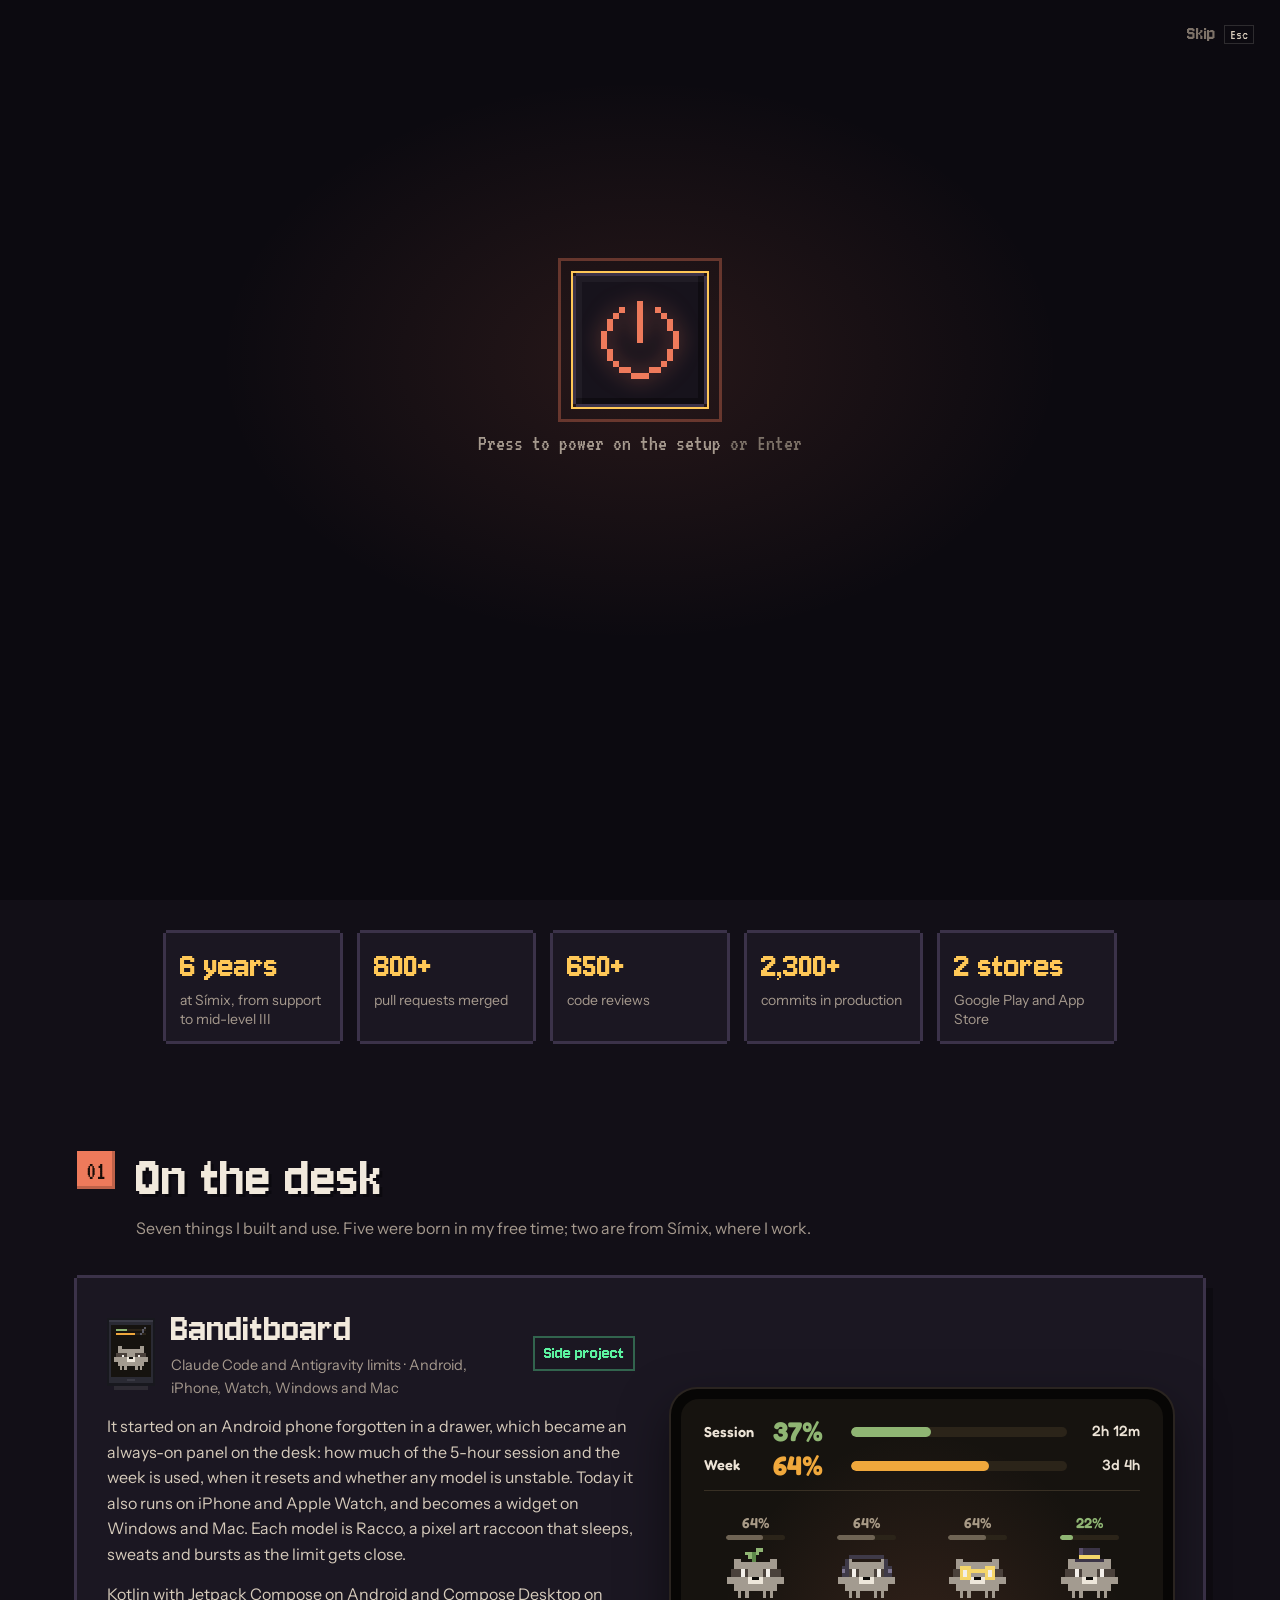
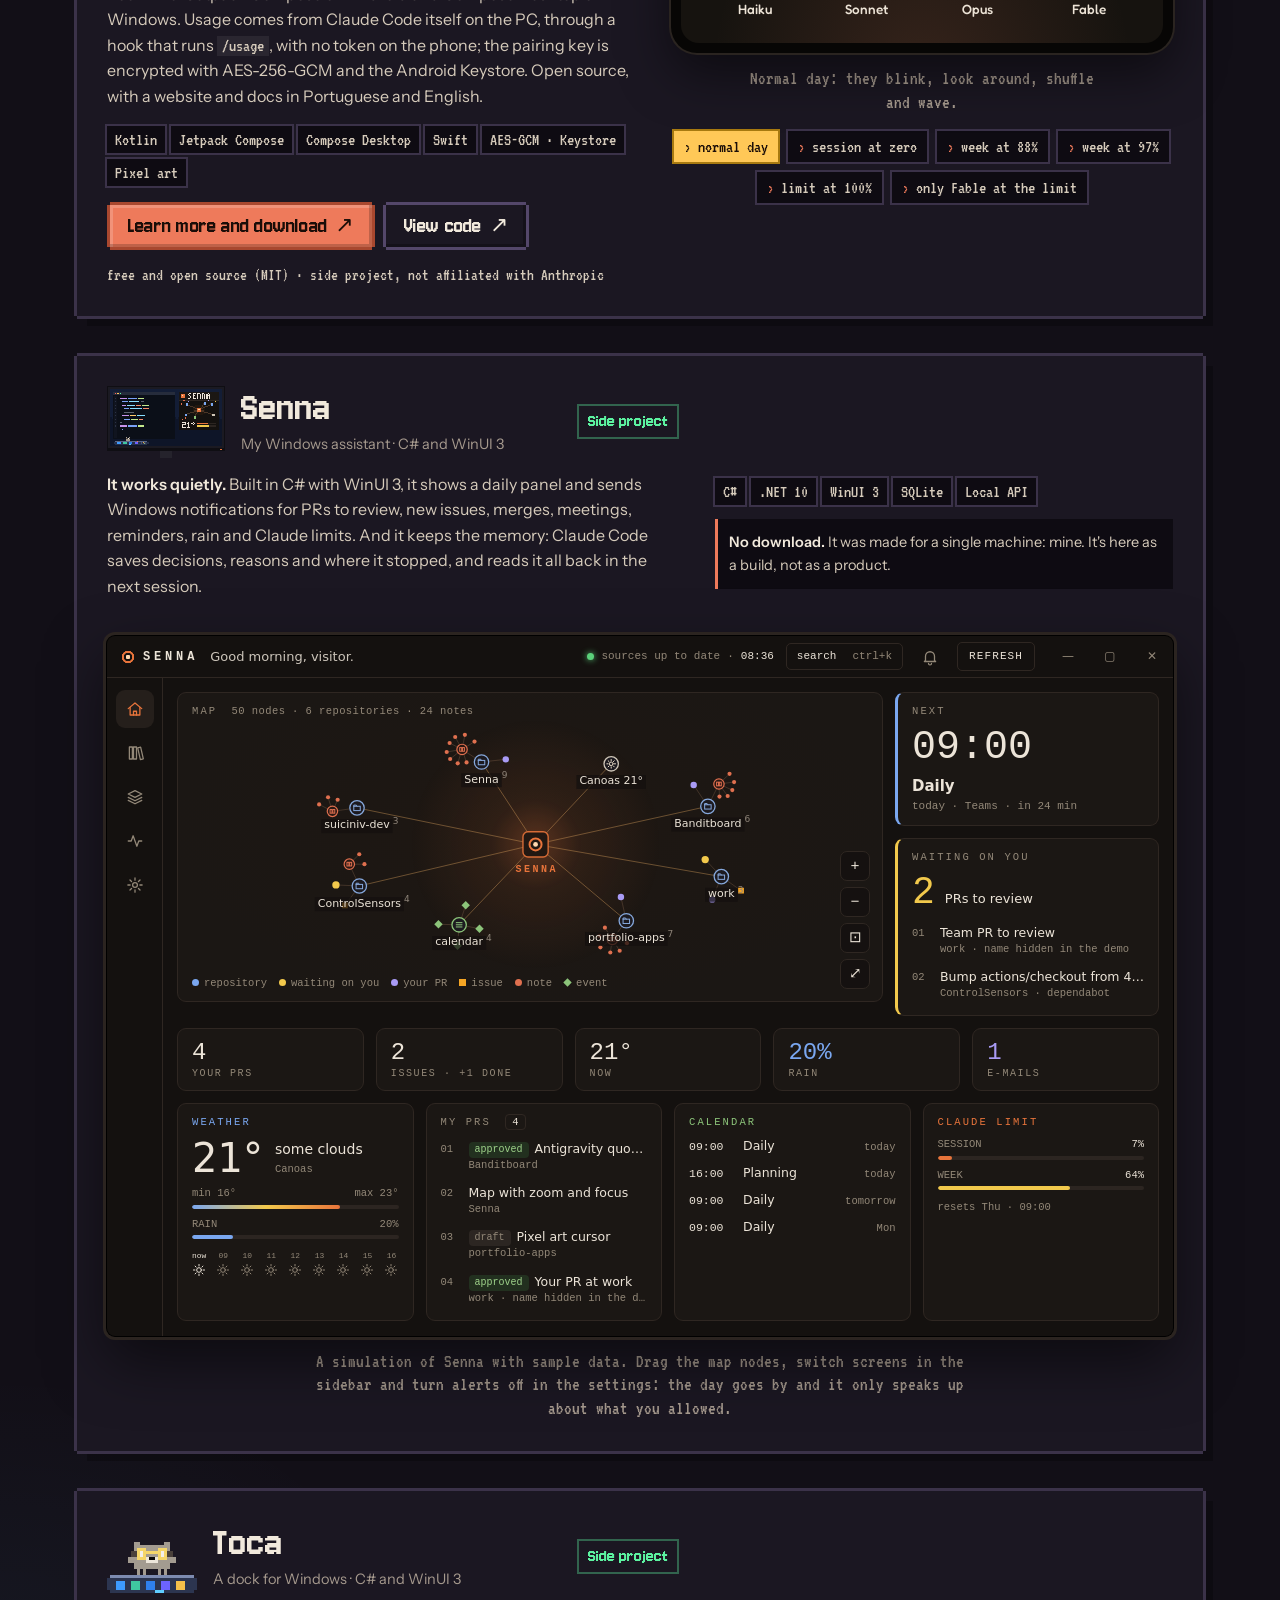
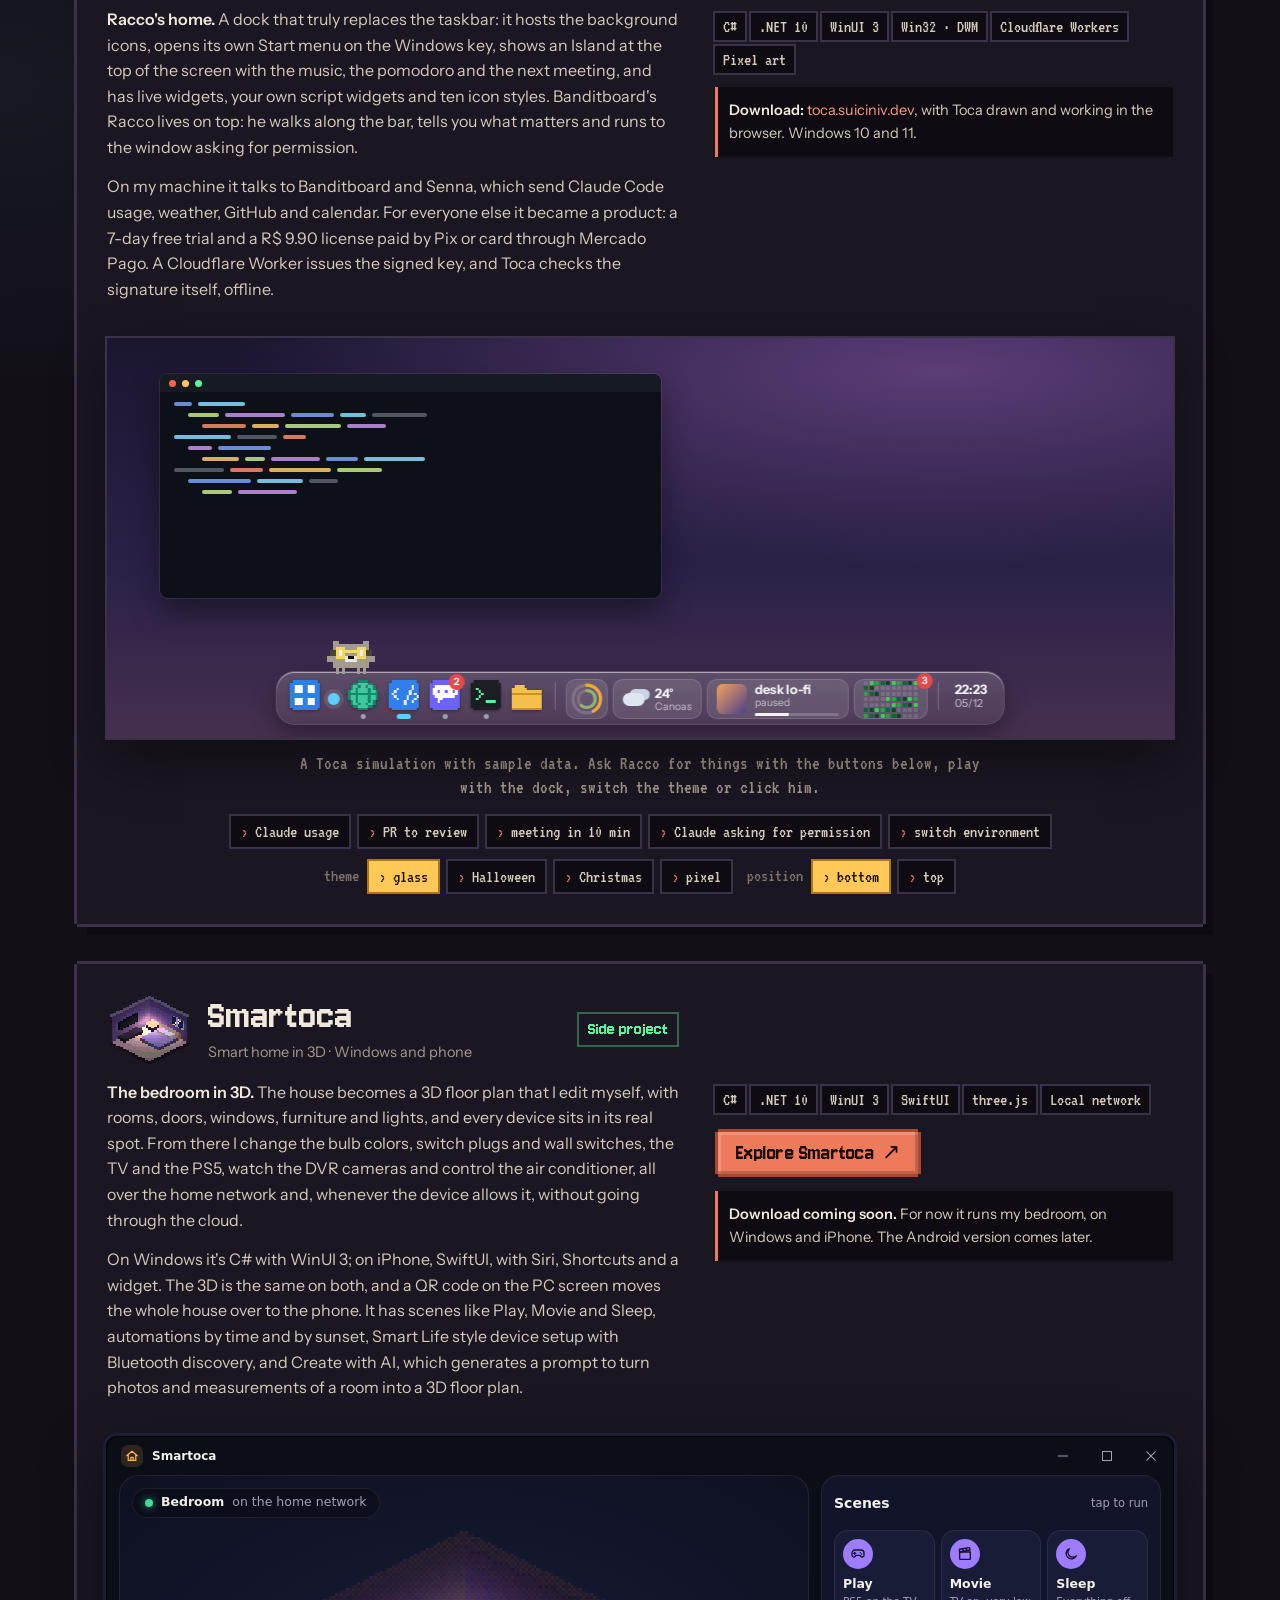
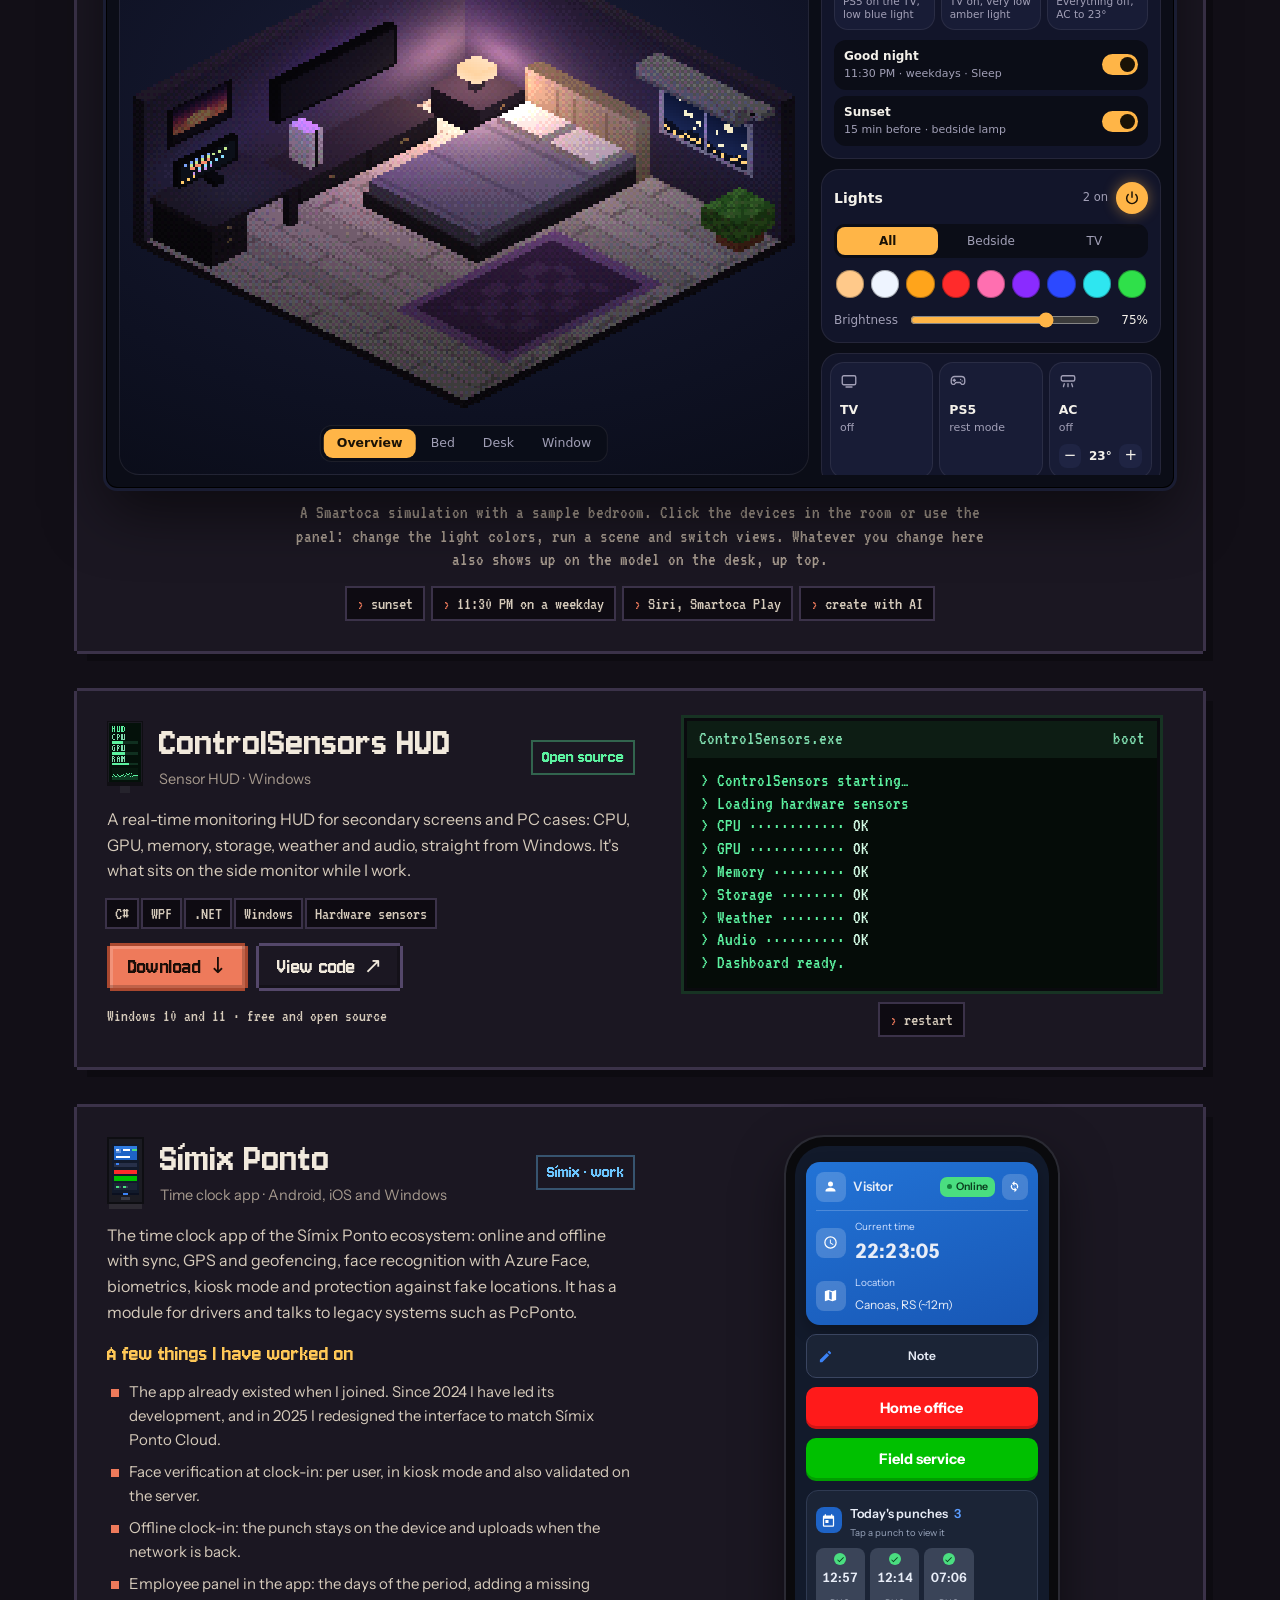
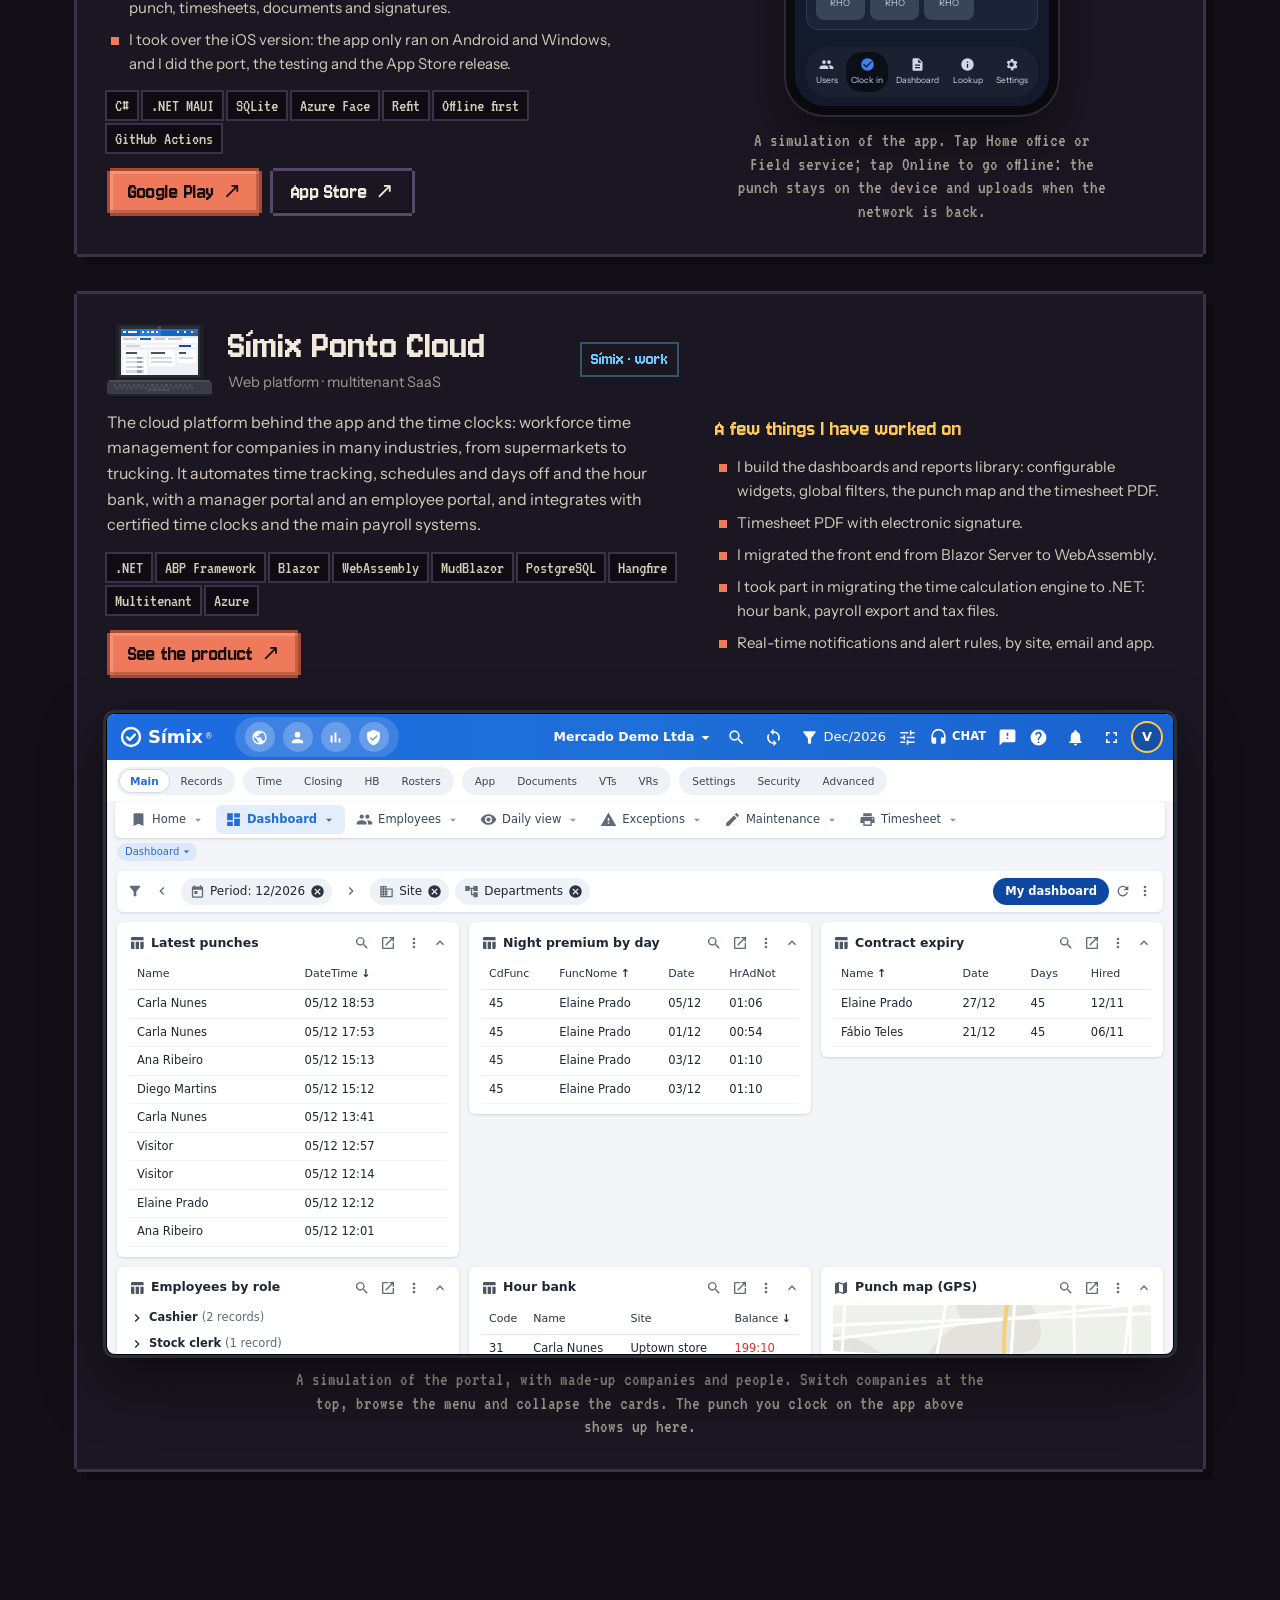
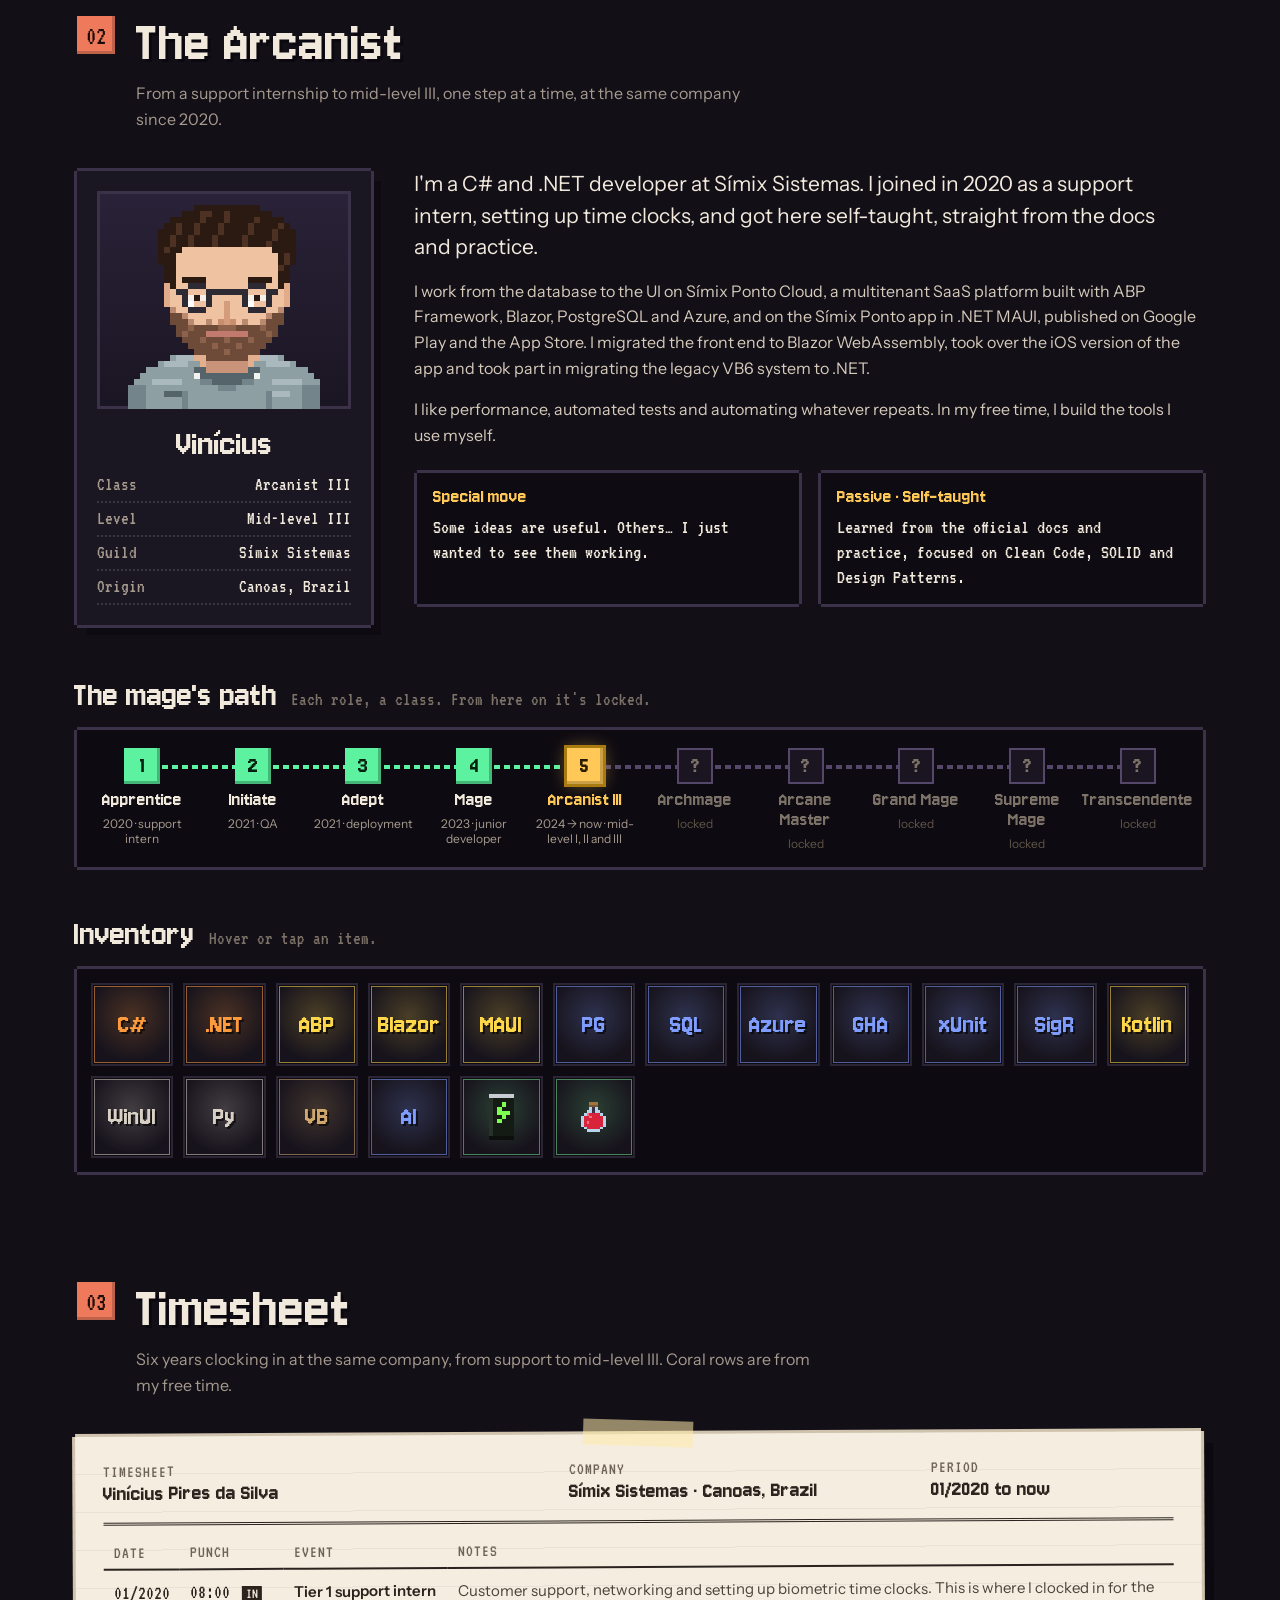
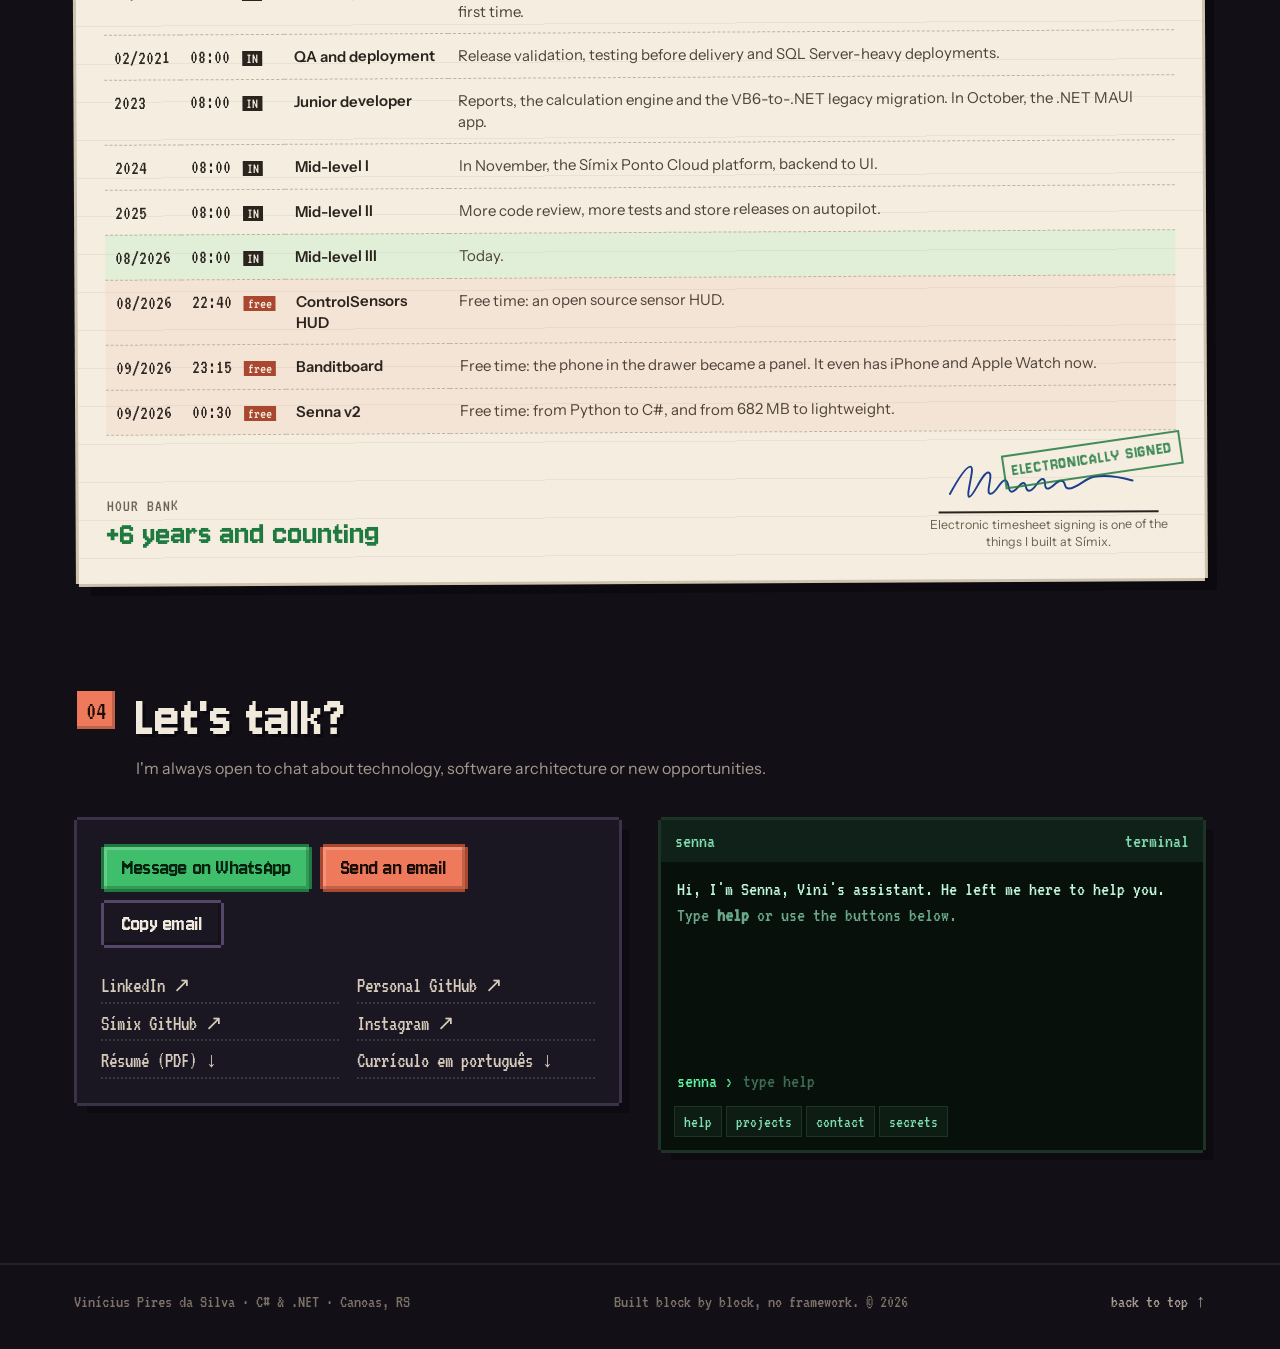
==== commit 11f479d7: "Smartoca: Windows e celular, em vez de só iPhone" ====
--- a/en/index.html
+++ b/en/index.html
@@ -232,12 +232,12 @@
               <canvas class="quest-ico" data-ico="smartoca" aria-hidden="true"></canvas>
               <div>
                 <h3>Smartoca</h3>
-                <p class="sub">Smart home in 3D · Windows and iPhone</p>
+                <p class="sub">Smart home in 3D · Windows and phone</p>
               </div>
               <span class="tag tag-me">Side project</span>
             </div>
             <p><b>The bedroom in 3D.</b> The house becomes a 3D floor plan that I edit myself, with rooms, doors, windows, furniture and lights, and every device sits in its real spot. From there I change the bulb colors, switch plugs and wall switches, the TV and the PS5, watch the DVR cameras and control the air conditioner, all over the home network and, whenever the device allows it, without going through the cloud.</p>
-            <p>On Windows it's C# with WinUI 3; on iPhone, SwiftUI, with Siri, Shortcuts and a widget. The 3D is the same on both, and a QR code on the PC screen moves the whole house over to the iPhone. It has scenes like Play, Movie and Sleep, automations by time and by sunset, Smart Life style device setup with Bluetooth discovery, and Create with AI, which generates a prompt to turn photos and measurements of a room into a 3D floor plan.</p>
+            <p>On Windows it's C# with WinUI 3; on iPhone, SwiftUI, with Siri, Shortcuts and a widget. The 3D is the same on both, and a QR code on the PC screen moves the whole house over to the phone. It has scenes like Play, Movie and Sleep, automations by time and by sunset, Smart Life style device setup with Bluetooth discovery, and Create with AI, which generates a prompt to turn photos and measurements of a room into a 3D floor plan.</p>
           </div>
           <div class="quest-body quest-side">
             <ul class="chips"><li>C#</li><li>.NET 10</li><li>WinUI 3</li><li>SwiftUI</li><li>three.js</li><li>Local network</li></ul>
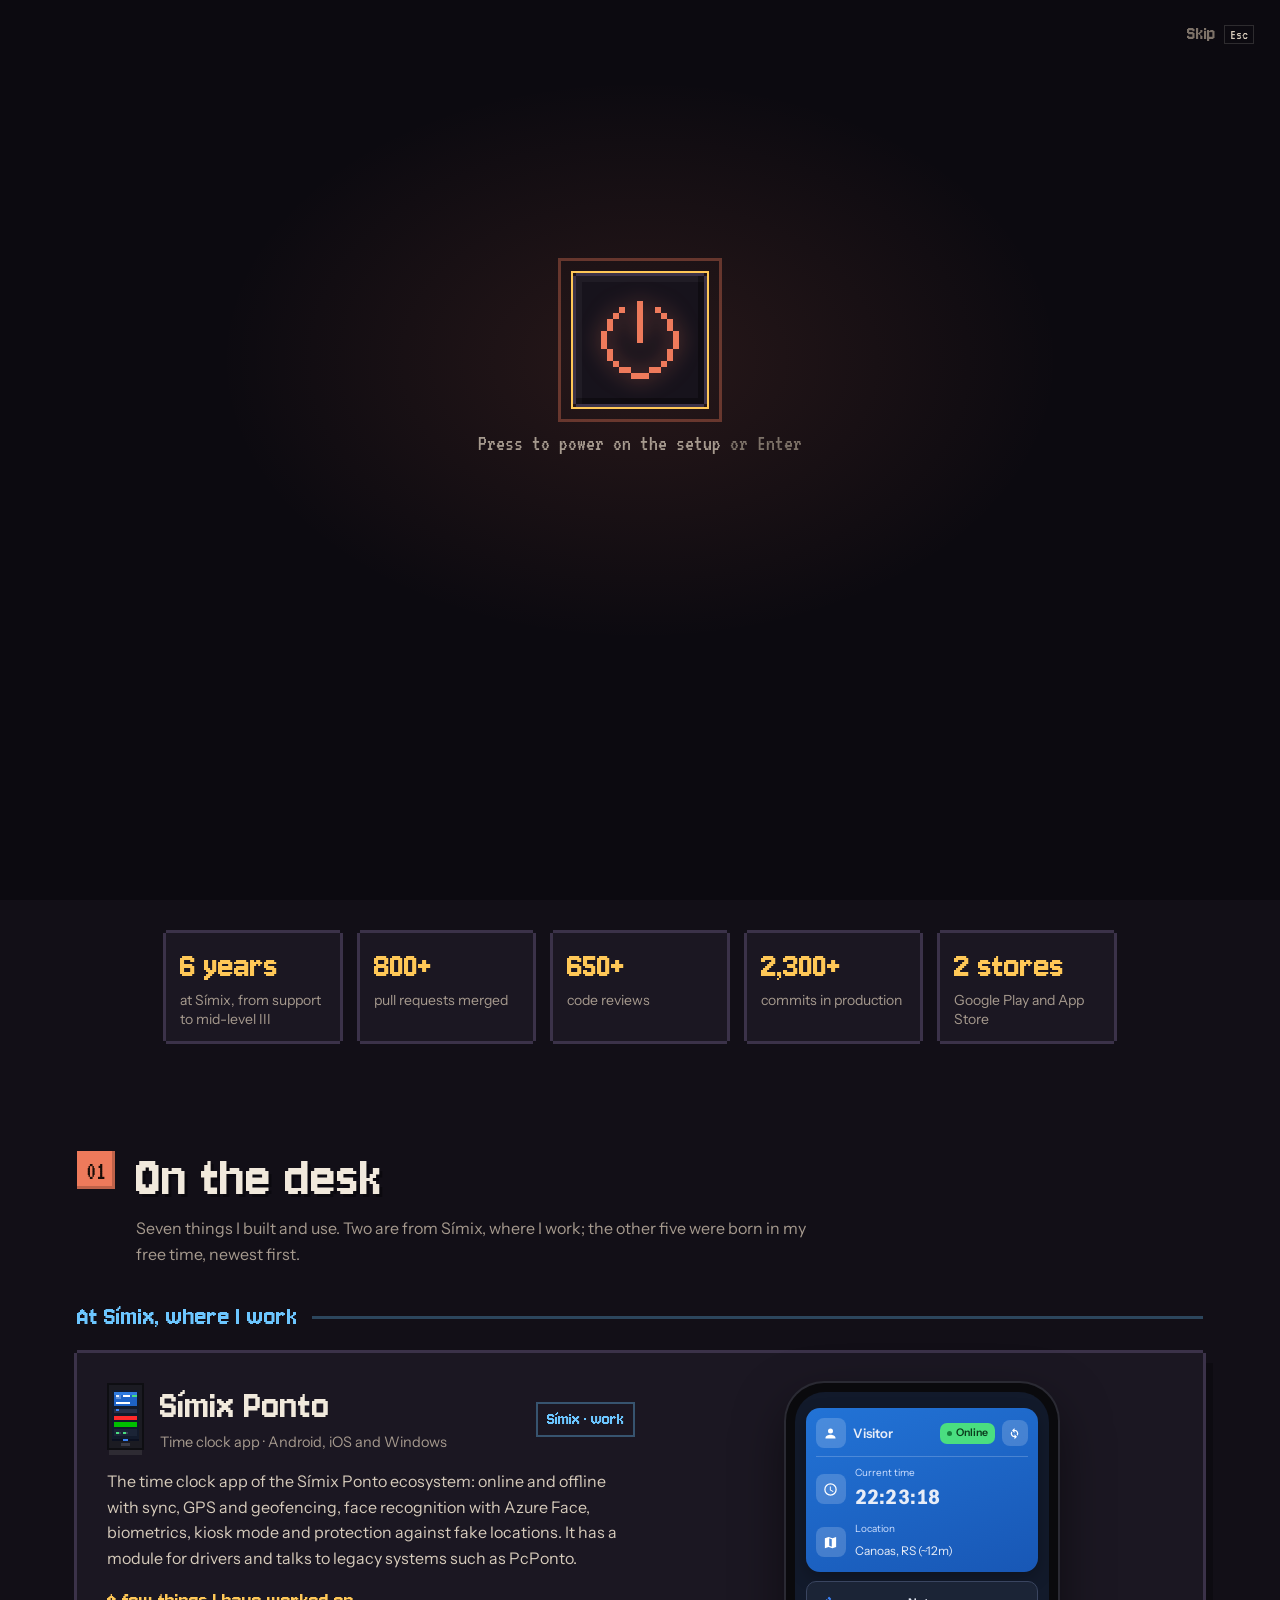
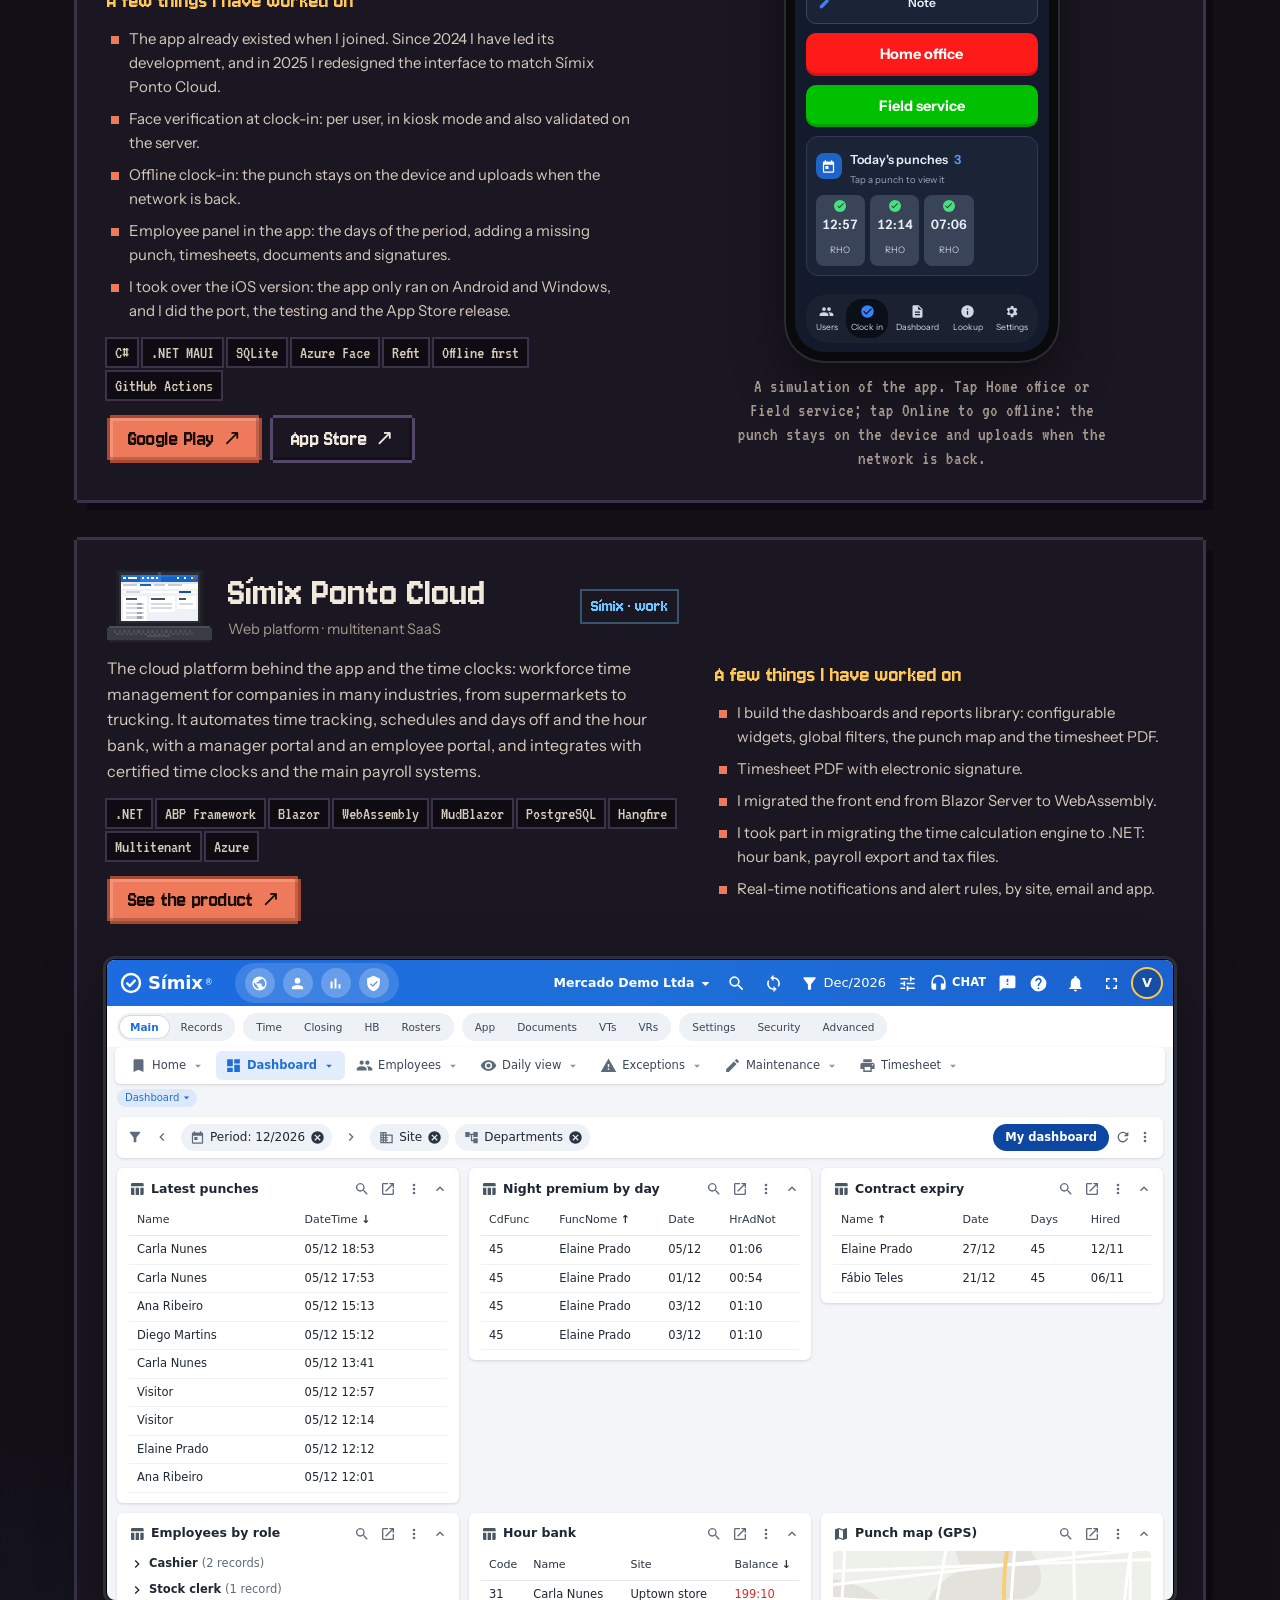
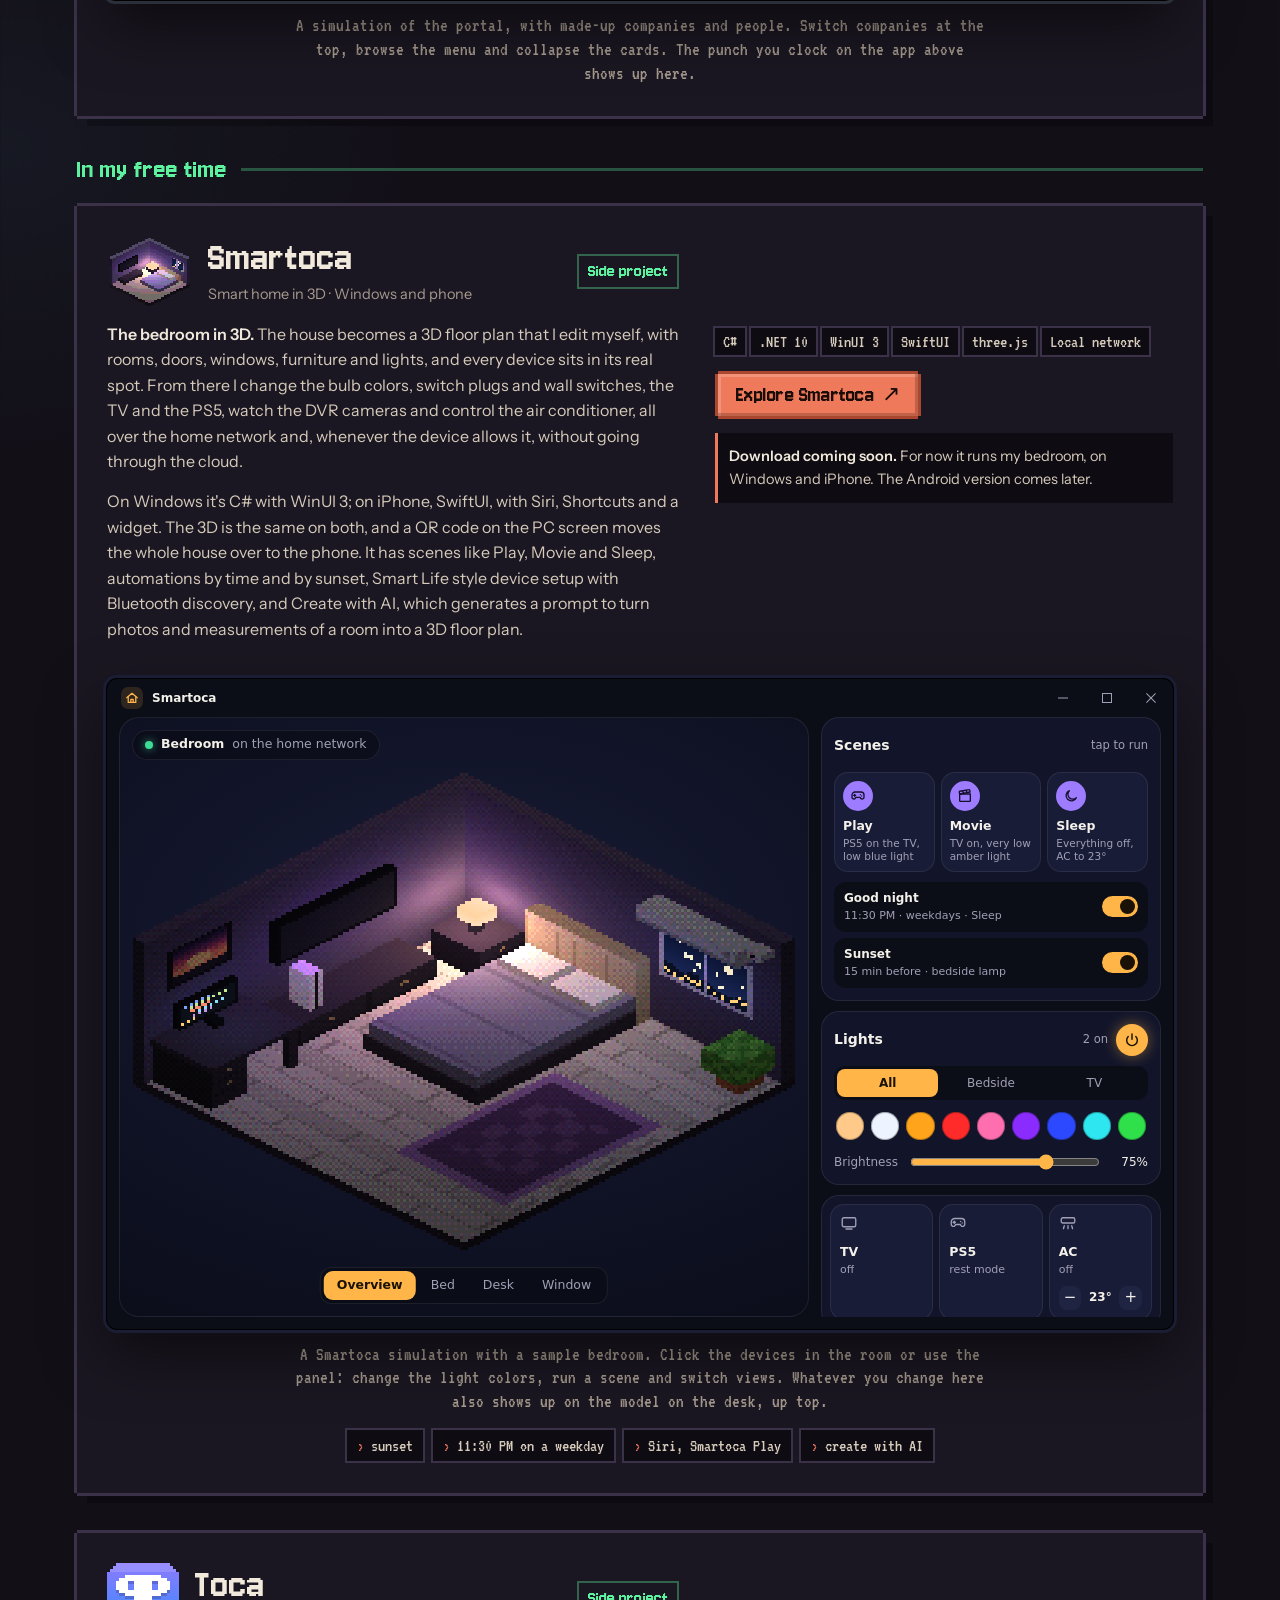
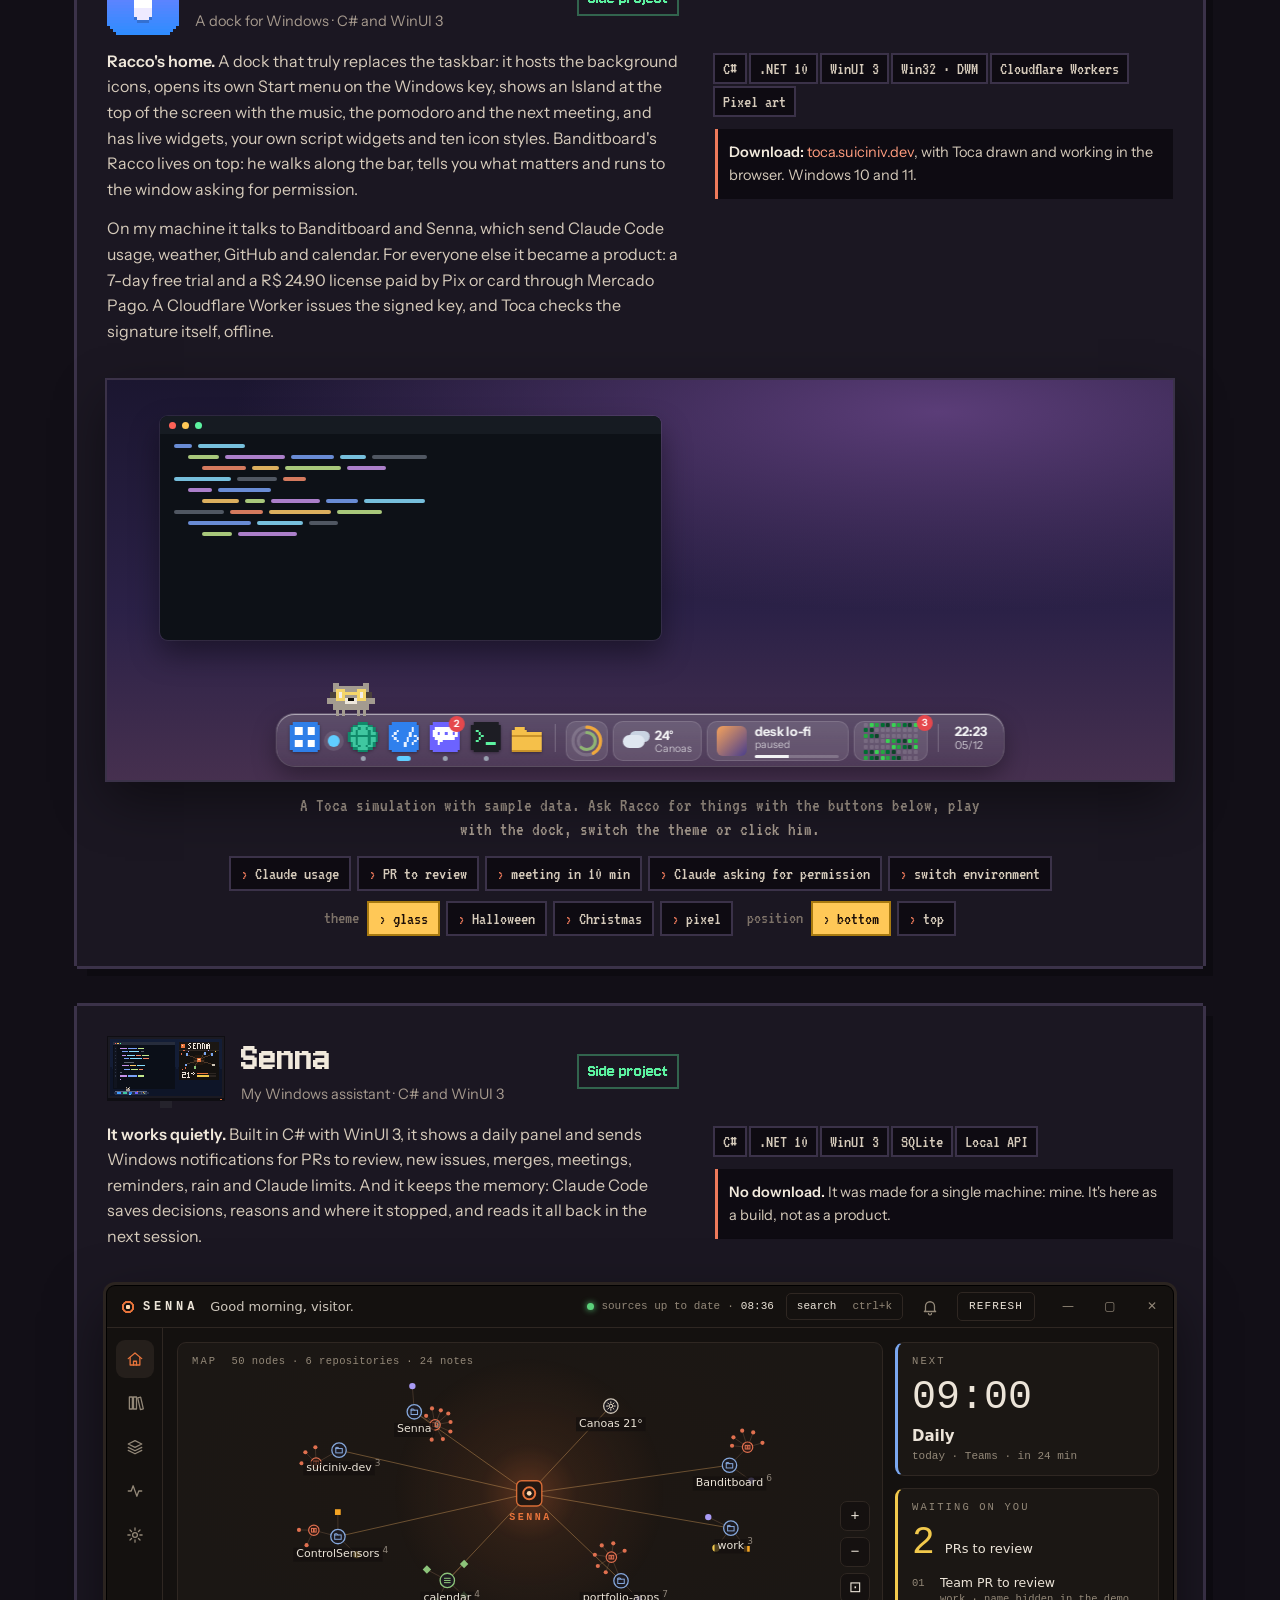
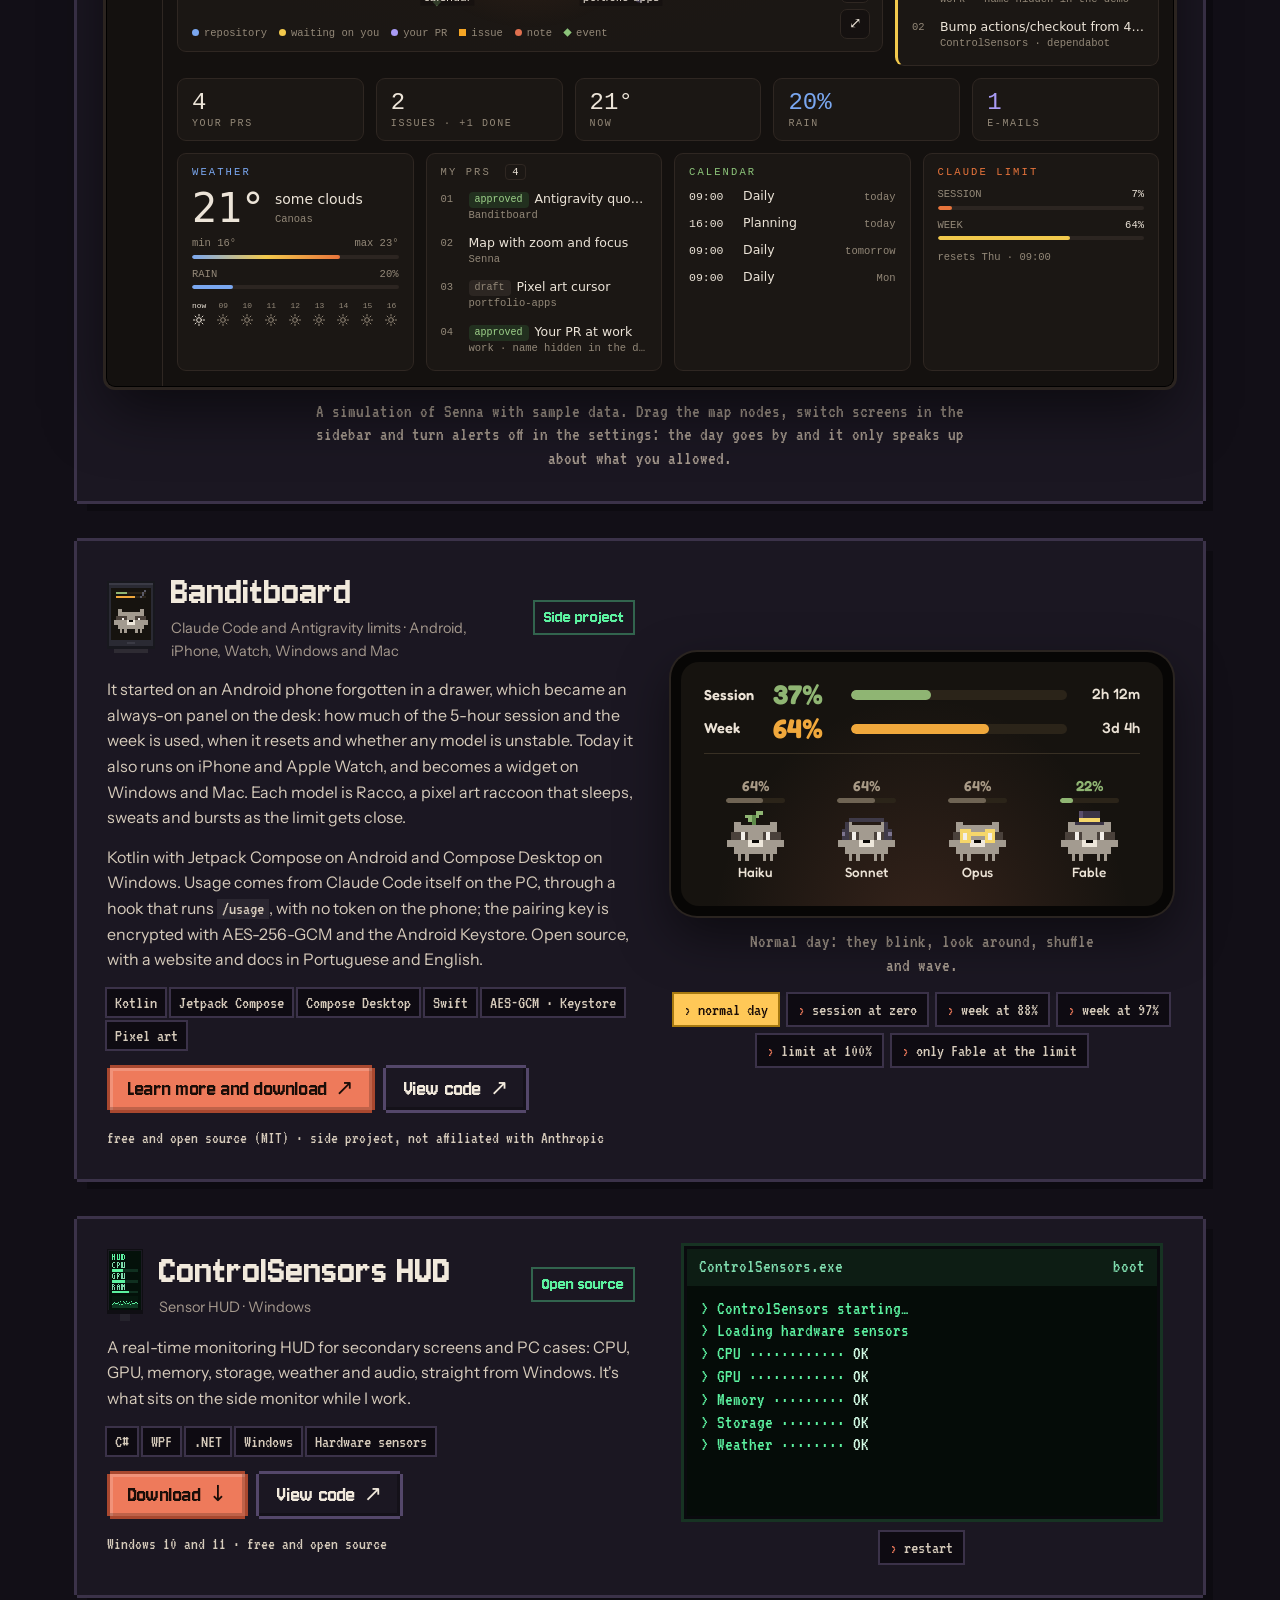
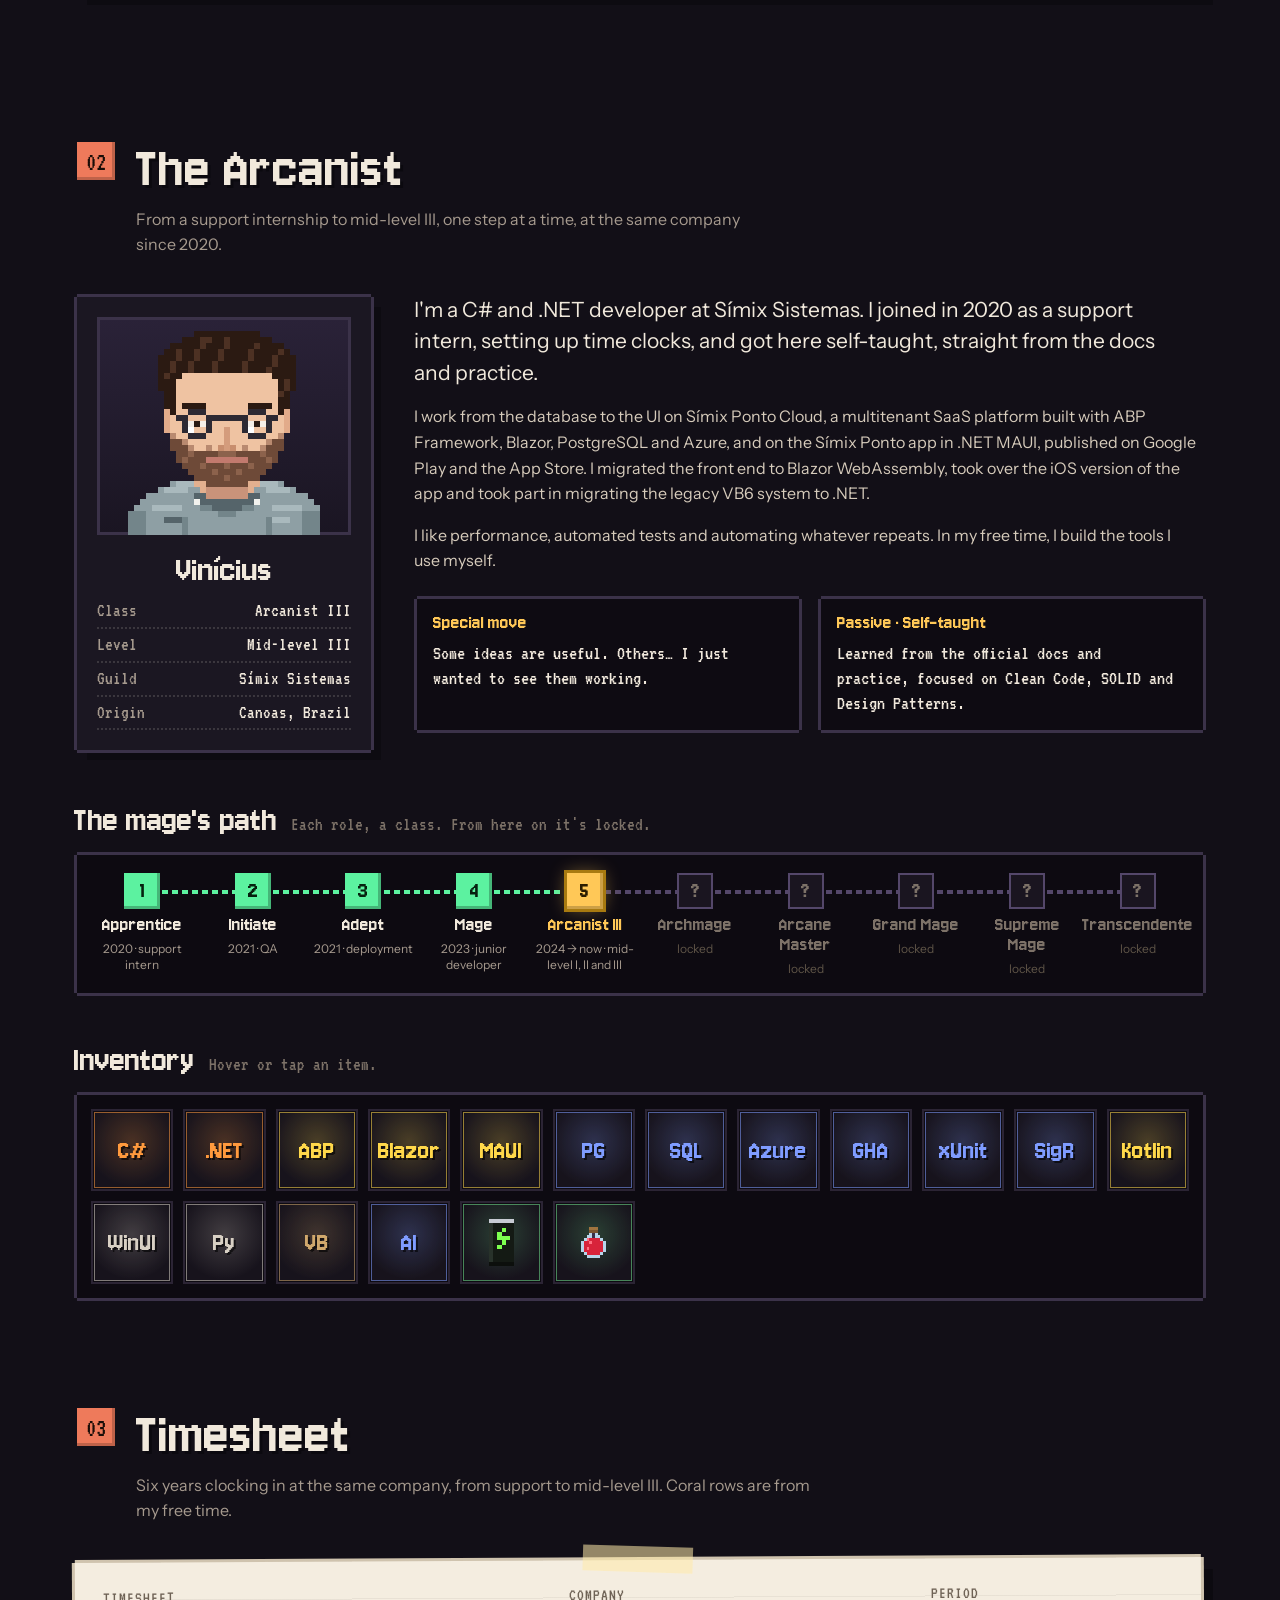
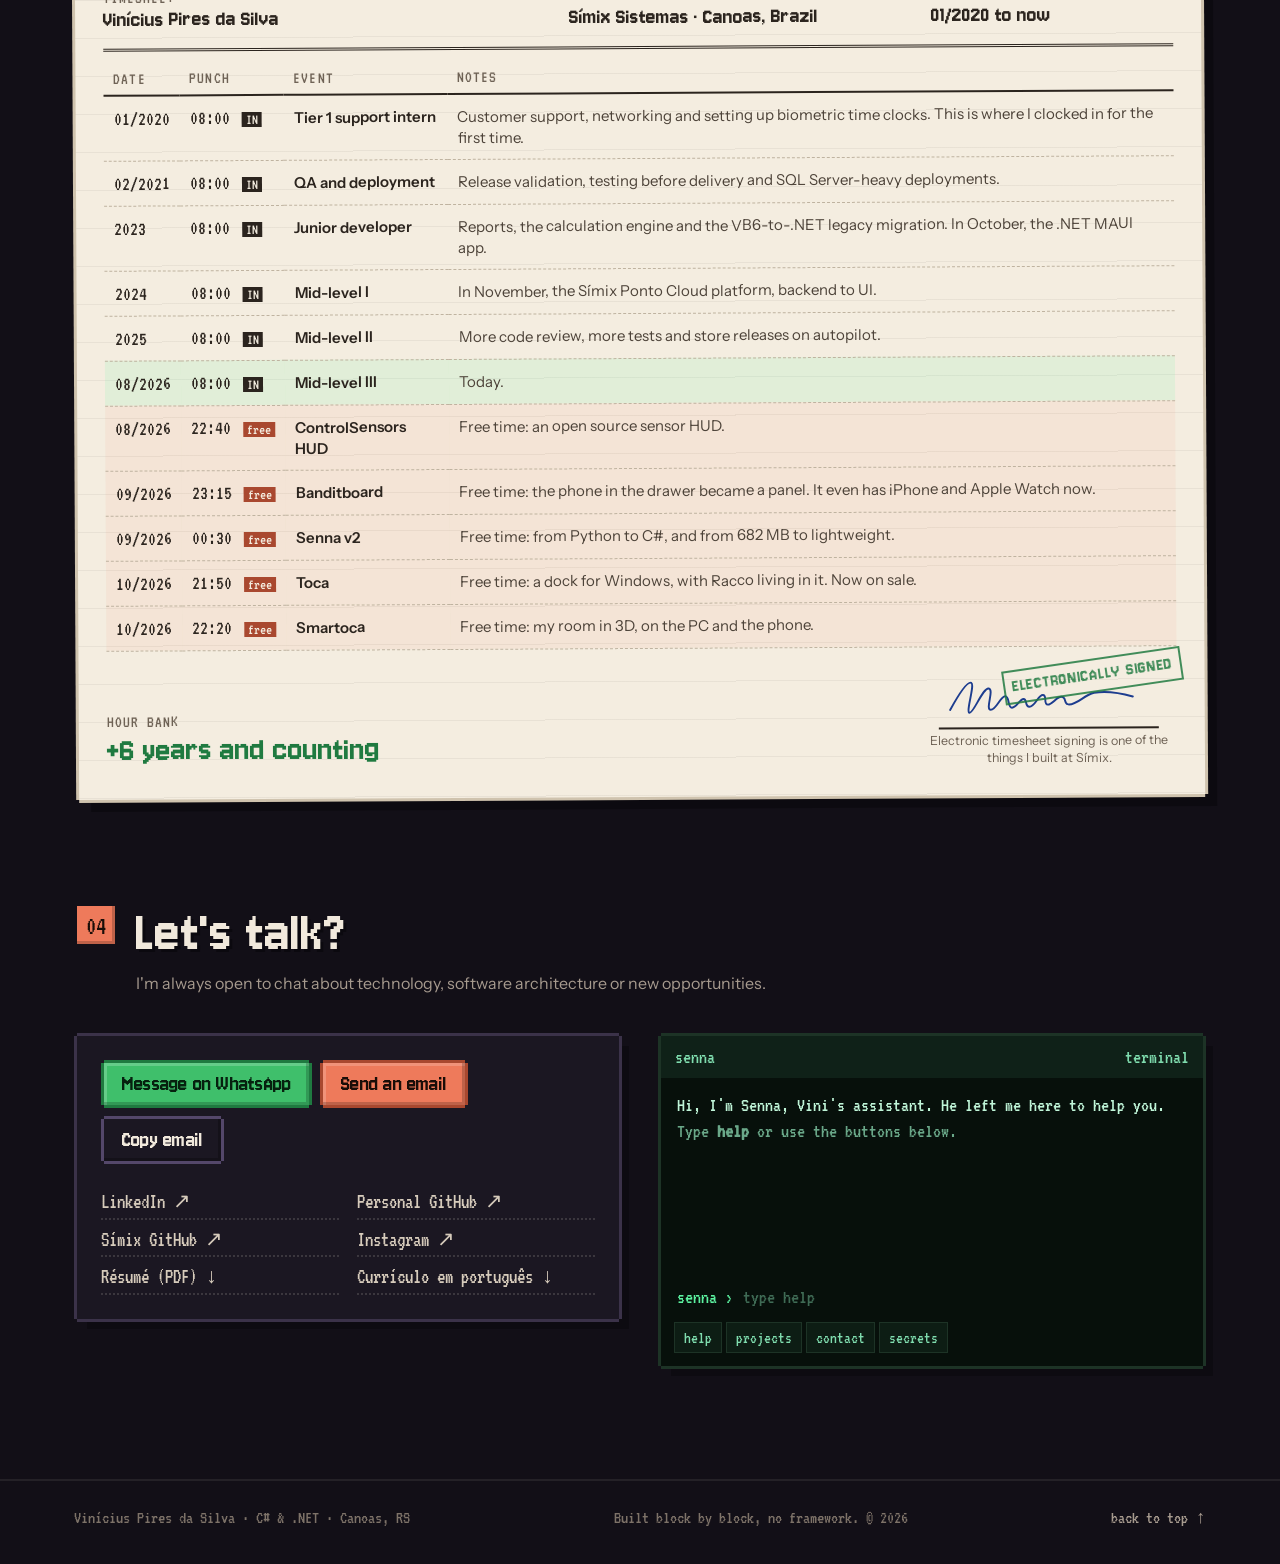
==== commit c929c6f1: "Projetos: Símix em destaque no topo e os pessoais do mais novo ao mais antigo - Rótulos "Na Símix, o" ====
--- a/en/index.html
+++ b/en/index.html
@@ -121,170 +121,11 @@
           <span class="sec-num">01</span>
           <div>
             <h2>On the desk</h2>
-            <p>Seven things I built and use. Five were born in my free time; two are from Símix, where I work.</p>
+            <p>Seven things I built and use. Two are from Símix, where I work; the other five were born in my free time, newest first.</p>
           </div>
         </header>
 
-        <article class="quest" id="banditboard">
-          <div class="quest-body">
-            <div class="quest-head">
-              <canvas class="quest-ico" data-ico="banditboard" aria-hidden="true"></canvas>
-              <div>
-                <h3>Banditboard</h3>
-                <p class="sub">Claude Code and Antigravity limits · Android, iPhone, Watch, Windows and Mac</p>
-              </div>
-              <span class="tag tag-me">Side project</span>
-            </div>
-            <p>It started on an Android phone forgotten in a drawer, which became an always-on panel on the desk: how much of the 5-hour session and the week is used, when it resets and whether any model is unstable. Today it also runs on iPhone and Apple Watch, and becomes a widget on Windows and Mac. Each model is Racco, a pixel art raccoon that sleeps, sweats and bursts as the limit gets close.</p>
-            <p>Kotlin with Jetpack Compose on Android and Compose Desktop on Windows. Usage comes from Claude Code itself on the PC, through a hook that runs <code>/usage</code>, with no token on the phone; the pairing key is encrypted with AES-256-GCM and the Android Keystore. Open source, with a website and docs in Portuguese and English.</p>
-            <ul class="chips"><li>Kotlin</li><li>Jetpack Compose</li><li>Compose Desktop</li><li>Swift</li><li>AES-GCM · Keystore</li><li>Pixel art</li></ul>
-            <div class="links">
-              <a class="btn btn-main" href="https://banditboard.suiciniv.dev/" target="_blank" rel="noopener noreferrer">Learn more and download <span aria-hidden="true">↗</span></a>
-              <a class="btn btn-ghost" href="https://github.com/suiciniv-dev/banditboard" target="_blank" rel="noopener noreferrer">View code <span aria-hidden="true">↗</span></a>
-            </div>
-            <p class="fine">free and open source (MIT) · side project, not affiliated with Anthropic</p>
-          </div>
-          <div class="quest-demo">
-            <div class="phone" role="img" aria-label="Banditboard screen: session and week on top and the four Raccos with each model's bar">
-              <div class="screen">
-                <div id="cbRows"></div>
-                <div class="cb-sep"></div>
-                <div class="cb-mascots" id="cbMascots"></div>
-              </div>
-            </div>
-            <p class="demo-cap" id="cbFala">&nbsp;</p>
-            <div class="cmds" id="cbCenas">
-              <button type="button" class="cmd" data-cena="normal" data-ativo="1">normal day</button>
-              <button type="button" class="cmd" data-cena="dormindo">session at zero</button>
-              <button type="button" class="cmd" data-cena="suando">week at 88%</button>
-              <button type="button" class="cmd" data-cena="vermelho">week at 97%</button>
-              <button type="button" class="cmd" data-cena="esgotado">limit at 100%</button>
-              <button type="button" class="cmd" data-cena="fable">only Fable at the limit</button>
-            </div>
-          </div>
-        </article>
-
-        <article class="quest quest-wide" id="senna">
-          <div class="quest-body">
-            <div class="quest-head">
-              <canvas class="quest-ico" data-ico="senna" aria-hidden="true"></canvas>
-              <div>
-                <h3>Senna</h3>
-                <p class="sub">My Windows assistant · C# and WinUI 3</p>
-              </div>
-              <span class="tag tag-me">Side project</span>
-            </div>
-            <p><b>It works quietly.</b> Built in C# with WinUI 3, it shows a daily panel and sends Windows notifications for PRs to review, new issues, merges, meetings, reminders, rain and Claude limits. And it keeps the memory: Claude Code saves decisions, reasons and where it stopped, and reads it all back in the next session.</p>
-          </div>
-          <div class="quest-body quest-side">
-            <ul class="chips"><li>C#</li><li>.NET 10</li><li>WinUI 3</li><li>SQLite</li><li>Local API</li></ul>
-            <p class="note"><b>No download.</b> It was made for a single machine: mine. It's here as a build, not as a product.</p>
-          </div>
-          <div class="quest-demo quest-full">
-            <div class="sw" id="sennaWin" role="region" aria-label="Senna simulation"></div>
-            <p class="demo-cap">A simulation of Senna with sample data. Drag the map nodes, switch screens in the sidebar and turn alerts off in the settings: the day goes by and it only speaks up about what you allowed.</p>
-          </div>
-        </article>
-
-        <article class="quest quest-wide" id="toca">
-          <div class="quest-body">
-            <div class="quest-head">
-              <canvas class="quest-ico" data-ico="toca" aria-hidden="true"></canvas>
-              <div>
-                <h3>Toca</h3>
-                <p class="sub">A dock for Windows · C# and WinUI 3</p>
-              </div>
-              <span class="tag tag-me">Side project</span>
-            </div>
-            <p><b>Racco's home.</b> A dock that truly replaces the taskbar: it hosts the background icons, opens its own Start menu on the Windows key, shows an Island at the top of the screen with the music, the pomodoro and the next meeting, and has live widgets, your own script widgets and ten icon styles. Banditboard's Racco lives on top: he walks along the bar, tells you what matters and runs to the window asking for permission.</p>
-            <p>On my machine it talks to Banditboard and Senna, which send Claude Code usage, weather, GitHub and calendar. For everyone else it became a product: a 7-day free trial and a R$ 9.90 license paid by Pix or card through Mercado Pago. A Cloudflare Worker issues the signed key, and Toca checks the signature itself, offline.</p>
-          </div>
-          <div class="quest-body quest-side">
-            <ul class="chips"><li>C#</li><li>.NET 10</li><li>WinUI 3</li><li>Win32 · DWM</li><li>Cloudflare Workers</li><li>Pixel art</li></ul>
-            <p class="note"><b>Download:</b> <a href="https://toca.suiciniv.dev/en/">toca.suiciniv.dev</a>, with Toca drawn and working in the browser. Windows 10 and 11.</p>
-          </div>
-          <div class="quest-demo quest-full">
-            <div class="tc" id="tocaDemo" role="region" aria-label="Toca simulation"></div>
-            <p class="demo-cap" id="tocaFala">A Toca simulation with sample data. Ask Racco for things with the buttons below, play with the dock, switch the theme or click him.</p>
-            <div class="cmds" id="tocaCmds">
-              <button type="button" class="cmd" data-tc="uso">Claude usage</button>
-              <button type="button" class="cmd" data-tc="pr">PR to review</button>
-              <button type="button" class="cmd" data-tc="reuniao">meeting in 10 min</button>
-              <button type="button" class="cmd" data-tc="permissao">Claude asking for permission</button>
-              <button type="button" class="cmd" data-tc="ambiente">switch environment</button>
-            </div>
-            <div class="cmds tc-opcoes" id="tocaOpcoes">
-              <span class="tc-rot">theme</span>
-              <button type="button" class="cmd" data-tema="vidro" data-ativo="1">glass</button>
-              <button type="button" class="cmd" data-tema="halloween">Halloween</button>
-              <button type="button" class="cmd" data-tema="natal">Christmas</button>
-              <button type="button" class="cmd" data-tema="pixel">pixel</button>
-              <span class="tc-rot">position</span>
-              <button type="button" class="cmd" data-pos="baixo" data-ativo="1">bottom</button>
-              <button type="button" class="cmd" data-pos="cima">top</button>
-            </div>
-          </div>
-        </article>
-
-        <article class="quest quest-wide" id="smartoca">
-          <div class="quest-body">
-            <div class="quest-head">
-              <canvas class="quest-ico" data-ico="smartoca" aria-hidden="true"></canvas>
-              <div>
-                <h3>Smartoca</h3>
-                <p class="sub">Smart home in 3D · Windows and phone</p>
-              </div>
-              <span class="tag tag-me">Side project</span>
-            </div>
-            <p><b>The bedroom in 3D.</b> The house becomes a 3D floor plan that I edit myself, with rooms, doors, windows, furniture and lights, and every device sits in its real spot. From there I change the bulb colors, switch plugs and wall switches, the TV and the PS5, watch the DVR cameras and control the air conditioner, all over the home network and, whenever the device allows it, without going through the cloud.</p>
-            <p>On Windows it's C# with WinUI 3; on iPhone, SwiftUI, with Siri, Shortcuts and a widget. The 3D is the same on both, and a QR code on the PC screen moves the whole house over to the phone. It has scenes like Play, Movie and Sleep, automations by time and by sunset, Smart Life style device setup with Bluetooth discovery, and Create with AI, which generates a prompt to turn photos and measurements of a room into a 3D floor plan.</p>
-          </div>
-          <div class="quest-body quest-side">
-            <ul class="chips"><li>C#</li><li>.NET 10</li><li>WinUI 3</li><li>SwiftUI</li><li>three.js</li><li>Local network</li></ul>
-            <div class="links">
-              <a class="btn btn-main" href="https://smartoca.suiciniv.dev/" target="_blank" rel="noopener noreferrer">Explore Smartoca <span aria-hidden="true">↗</span></a>
-            </div>
-            <p class="note"><b>Download coming soon.</b> For now it runs my bedroom, on Windows and iPhone. The Android version comes later.</p>
-          </div>
-          <div class="quest-demo quest-full">
-            <div class="sm" id="smartocaDemo" role="region" aria-label="Smartoca simulation"></div>
-            <p class="demo-cap" id="smartocaFala">A Smartoca simulation with a sample bedroom. Click the devices in the room or use the panel: change the light colors, run a scene and switch views. Whatever you change here also shows up on the model on the desk, up top.</p>
-            <div class="cmds" id="smartocaCmds">
-              <button type="button" class="cmd" data-sm="sol">sunset</button>
-              <button type="button" class="cmd" data-sm="noite">11:30 PM on a weekday</button>
-              <button type="button" class="cmd" data-sm="siri">Siri, Smartoca Play</button>
-              <button type="button" class="cmd" data-sm="ia">create with AI</button>
-            </div>
-          </div>
-        </article>
-
-        <article class="quest" id="hud">
-          <div class="quest-body">
-            <div class="quest-head">
-              <canvas class="quest-ico" data-ico="hud" aria-hidden="true"></canvas>
-              <div>
-                <h3>ControlSensors HUD</h3>
-                <p class="sub">Sensor HUD · Windows</p>
-              </div>
-              <span class="tag tag-me">Open source</span>
-            </div>
-            <p>A real-time monitoring HUD for secondary screens and PC cases: CPU, GPU, memory, storage, weather and audio, straight from Windows. It's what sits on the side monitor while I work.</p>
-            <ul class="chips"><li>C#</li><li>WPF</li><li>.NET</li><li>Windows</li><li>Hardware sensors</li></ul>
-            <div class="links">
-              <a class="btn btn-main" href="https://github.com/suiciniv-dev/ControlSensors/releases/latest" target="_blank" rel="noopener noreferrer">Download <span aria-hidden="true">↓</span></a>
-              <a class="btn btn-ghost" href="https://github.com/suiciniv-dev/ControlSensors" target="_blank" rel="noopener noreferrer">View code <span aria-hidden="true">↗</span></a>
-            </div>
-            <p class="fine">Windows 10 and 11 · free and open source</p>
-          </div>
-          <div class="quest-demo">
-            <div class="hud-box" role="img" aria-label="ControlSensors panel with CPU, GPU, memory, disk, weather and audio">
-              <div class="hud-bar"><span>ControlSensors.exe</span><span id="hudStatus">boot</span></div>
-              <div class="hud-term" id="hudTerm"></div>
-              <div class="hud-grid" id="hudGrid" hidden></div>
-            </div>
-            <div class="cmds"><button type="button" class="cmd" id="hudReboot">restart</button></div>
-          </div>
-        </article>
+        <p class="grupo grupo-work">At Símix, where I work</p>
 
         <article class="quest quest-work" id="app">
           <div class="quest-body">
@@ -380,6 +221,169 @@
             <p class="demo-cap">A simulation of the portal, with made-up companies and people. Switch companies at the top, browse the menu and collapse the cards. The punch you clock on the app above shows up here.</p>
           </div>
         </article>
+
+        <p class="grupo grupo-me">In my free time</p>
+
+        <article class="quest quest-wide" id="smartoca">
+          <div class="quest-body">
+            <div class="quest-head">
+              <canvas class="quest-ico" data-ico="smartoca" aria-hidden="true"></canvas>
+              <div>
+                <h3>Smartoca</h3>
+                <p class="sub">Smart home in 3D · Windows and phone</p>
+              </div>
+              <span class="tag tag-me">Side project</span>
+            </div>
+            <p><b>The bedroom in 3D.</b> The house becomes a 3D floor plan that I edit myself, with rooms, doors, windows, furniture and lights, and every device sits in its real spot. From there I change the bulb colors, switch plugs and wall switches, the TV and the PS5, watch the DVR cameras and control the air conditioner, all over the home network and, whenever the device allows it, without going through the cloud.</p>
+            <p>On Windows it's C# with WinUI 3; on iPhone, SwiftUI, with Siri, Shortcuts and a widget. The 3D is the same on both, and a QR code on the PC screen moves the whole house over to the phone. It has scenes like Play, Movie and Sleep, automations by time and by sunset, Smart Life style device setup with Bluetooth discovery, and Create with AI, which generates a prompt to turn photos and measurements of a room into a 3D floor plan.</p>
+          </div>
+          <div class="quest-body quest-side">
+            <ul class="chips"><li>C#</li><li>.NET 10</li><li>WinUI 3</li><li>SwiftUI</li><li>three.js</li><li>Local network</li></ul>
+            <div class="links">
+              <a class="btn btn-main" href="https://smartoca.suiciniv.dev/" target="_blank" rel="noopener noreferrer">Explore Smartoca <span aria-hidden="true">↗</span></a>
+            </div>
+            <p class="note"><b>Download coming soon.</b> For now it runs my bedroom, on Windows and iPhone. The Android version comes later.</p>
+          </div>
+          <div class="quest-demo quest-full">
+            <div class="sm" id="smartocaDemo" role="region" aria-label="Smartoca simulation"></div>
+            <p class="demo-cap" id="smartocaFala">A Smartoca simulation with a sample bedroom. Click the devices in the room or use the panel: change the light colors, run a scene and switch views. Whatever you change here also shows up on the model on the desk, up top.</p>
+            <div class="cmds" id="smartocaCmds">
+              <button type="button" class="cmd" data-sm="sol">sunset</button>
+              <button type="button" class="cmd" data-sm="noite">11:30 PM on a weekday</button>
+              <button type="button" class="cmd" data-sm="siri">Siri, Smartoca Play</button>
+              <button type="button" class="cmd" data-sm="ia">create with AI</button>
+            </div>
+          </div>
+        </article>
+
+        <article class="quest quest-wide" id="toca">
+          <div class="quest-body">
+            <div class="quest-head">
+              <canvas class="quest-ico" data-ico="toca" aria-hidden="true"></canvas>
+              <div>
+                <h3>Toca</h3>
+                <p class="sub">A dock for Windows · C# and WinUI 3</p>
+              </div>
+              <span class="tag tag-me">Side project</span>
+            </div>
+            <p><b>Racco's home.</b> A dock that truly replaces the taskbar: it hosts the background icons, opens its own Start menu on the Windows key, shows an Island at the top of the screen with the music, the pomodoro and the next meeting, and has live widgets, your own script widgets and ten icon styles. Banditboard's Racco lives on top: he walks along the bar, tells you what matters and runs to the window asking for permission.</p>
+            <p>On my machine it talks to Banditboard and Senna, which send Claude Code usage, weather, GitHub and calendar. For everyone else it became a product: a 7-day free trial and a R$ 24.90 license paid by Pix or card through Mercado Pago. A Cloudflare Worker issues the signed key, and Toca checks the signature itself, offline.</p>
+          </div>
+          <div class="quest-body quest-side">
+            <ul class="chips"><li>C#</li><li>.NET 10</li><li>WinUI 3</li><li>Win32 · DWM</li><li>Cloudflare Workers</li><li>Pixel art</li></ul>
+            <p class="note"><b>Download:</b> <a href="https://toca.suiciniv.dev/en/">toca.suiciniv.dev</a>, with Toca drawn and working in the browser. Windows 10 and 11.</p>
+          </div>
+          <div class="quest-demo quest-full">
+            <div class="tc" id="tocaDemo" role="region" aria-label="Toca simulation"></div>
+            <p class="demo-cap" id="tocaFala">A Toca simulation with sample data. Ask Racco for things with the buttons below, play with the dock, switch the theme or click him.</p>
+            <div class="cmds" id="tocaCmds">
+              <button type="button" class="cmd" data-tc="uso">Claude usage</button>
+              <button type="button" class="cmd" data-tc="pr">PR to review</button>
+              <button type="button" class="cmd" data-tc="reuniao">meeting in 10 min</button>
+              <button type="button" class="cmd" data-tc="permissao">Claude asking for permission</button>
+              <button type="button" class="cmd" data-tc="ambiente">switch environment</button>
+            </div>
+            <div class="cmds tc-opcoes" id="tocaOpcoes">
+              <span class="tc-rot">theme</span>
+              <button type="button" class="cmd" data-tema="vidro" data-ativo="1">glass</button>
+              <button type="button" class="cmd" data-tema="halloween">Halloween</button>
+              <button type="button" class="cmd" data-tema="natal">Christmas</button>
+              <button type="button" class="cmd" data-tema="pixel">pixel</button>
+              <span class="tc-rot">position</span>
+              <button type="button" class="cmd" data-pos="baixo" data-ativo="1">bottom</button>
+              <button type="button" class="cmd" data-pos="cima">top</button>
+            </div>
+          </div>
+        </article>
+
+        <article class="quest quest-wide" id="senna">
+          <div class="quest-body">
+            <div class="quest-head">
+              <canvas class="quest-ico" data-ico="senna" aria-hidden="true"></canvas>
+              <div>
+                <h3>Senna</h3>
+                <p class="sub">My Windows assistant · C# and WinUI 3</p>
+              </div>
+              <span class="tag tag-me">Side project</span>
+            </div>
+            <p><b>It works quietly.</b> Built in C# with WinUI 3, it shows a daily panel and sends Windows notifications for PRs to review, new issues, merges, meetings, reminders, rain and Claude limits. And it keeps the memory: Claude Code saves decisions, reasons and where it stopped, and reads it all back in the next session.</p>
+          </div>
+          <div class="quest-body quest-side">
+            <ul class="chips"><li>C#</li><li>.NET 10</li><li>WinUI 3</li><li>SQLite</li><li>Local API</li></ul>
+            <p class="note"><b>No download.</b> It was made for a single machine: mine. It's here as a build, not as a product.</p>
+          </div>
+          <div class="quest-demo quest-full">
+            <div class="sw" id="sennaWin" role="region" aria-label="Senna simulation"></div>
+            <p class="demo-cap">A simulation of Senna with sample data. Drag the map nodes, switch screens in the sidebar and turn alerts off in the settings: the day goes by and it only speaks up about what you allowed.</p>
+          </div>
+        </article>
+
+        <article class="quest" id="banditboard">
+          <div class="quest-body">
+            <div class="quest-head">
+              <canvas class="quest-ico" data-ico="banditboard" aria-hidden="true"></canvas>
+              <div>
+                <h3>Banditboard</h3>
+                <p class="sub">Claude Code and Antigravity limits · Android, iPhone, Watch, Windows and Mac</p>
+              </div>
+              <span class="tag tag-me">Side project</span>
+            </div>
+            <p>It started on an Android phone forgotten in a drawer, which became an always-on panel on the desk: how much of the 5-hour session and the week is used, when it resets and whether any model is unstable. Today it also runs on iPhone and Apple Watch, and becomes a widget on Windows and Mac. Each model is Racco, a pixel art raccoon that sleeps, sweats and bursts as the limit gets close.</p>
+            <p>Kotlin with Jetpack Compose on Android and Compose Desktop on Windows. Usage comes from Claude Code itself on the PC, through a hook that runs <code>/usage</code>, with no token on the phone; the pairing key is encrypted with AES-256-GCM and the Android Keystore. Open source, with a website and docs in Portuguese and English.</p>
+            <ul class="chips"><li>Kotlin</li><li>Jetpack Compose</li><li>Compose Desktop</li><li>Swift</li><li>AES-GCM · Keystore</li><li>Pixel art</li></ul>
+            <div class="links">
+              <a class="btn btn-main" href="https://banditboard.suiciniv.dev/" target="_blank" rel="noopener noreferrer">Learn more and download <span aria-hidden="true">↗</span></a>
+              <a class="btn btn-ghost" href="https://github.com/suiciniv-dev/banditboard" target="_blank" rel="noopener noreferrer">View code <span aria-hidden="true">↗</span></a>
+            </div>
+            <p class="fine">free and open source (MIT) · side project, not affiliated with Anthropic</p>
+          </div>
+          <div class="quest-demo">
+            <div class="phone" role="img" aria-label="Banditboard screen: session and week on top and the four Raccos with each model's bar">
+              <div class="screen">
+                <div id="cbRows"></div>
+                <div class="cb-sep"></div>
+                <div class="cb-mascots" id="cbMascots"></div>
+              </div>
+            </div>
+            <p class="demo-cap" id="cbFala">&nbsp;</p>
+            <div class="cmds" id="cbCenas">
+              <button type="button" class="cmd" data-cena="normal" data-ativo="1">normal day</button>
+              <button type="button" class="cmd" data-cena="dormindo">session at zero</button>
+              <button type="button" class="cmd" data-cena="suando">week at 88%</button>
+              <button type="button" class="cmd" data-cena="vermelho">week at 97%</button>
+              <button type="button" class="cmd" data-cena="esgotado">limit at 100%</button>
+              <button type="button" class="cmd" data-cena="fable">only Fable at the limit</button>
+            </div>
+          </div>
+        </article>
+
+        <article class="quest" id="hud">
+          <div class="quest-body">
+            <div class="quest-head">
+              <canvas class="quest-ico" data-ico="hud" aria-hidden="true"></canvas>
+              <div>
+                <h3>ControlSensors HUD</h3>
+                <p class="sub">Sensor HUD · Windows</p>
+              </div>
+              <span class="tag tag-me">Open source</span>
+            </div>
+            <p>A real-time monitoring HUD for secondary screens and PC cases: CPU, GPU, memory, storage, weather and audio, straight from Windows. It's what sits on the side monitor while I work.</p>
+            <ul class="chips"><li>C#</li><li>WPF</li><li>.NET</li><li>Windows</li><li>Hardware sensors</li></ul>
+            <div class="links">
+              <a class="btn btn-main" href="https://github.com/suiciniv-dev/ControlSensors/releases/latest" target="_blank" rel="noopener noreferrer">Download <span aria-hidden="true">↓</span></a>
+              <a class="btn btn-ghost" href="https://github.com/suiciniv-dev/ControlSensors" target="_blank" rel="noopener noreferrer">View code <span aria-hidden="true">↗</span></a>
+            </div>
+            <p class="fine">Windows 10 and 11 · free and open source</p>
+          </div>
+          <div class="quest-demo">
+            <div class="hud-box" role="img" aria-label="ControlSensors panel with CPU, GPU, memory, disk, weather and audio">
+              <div class="hud-bar"><span>ControlSensors.exe</span><span id="hudStatus">boot</span></div>
+              <div class="hud-term" id="hudTerm"></div>
+              <div class="hud-grid" id="hudGrid" hidden></div>
+            </div>
+            <div class="cmds"><button type="button" class="cmd" id="hudReboot">restart</button></div>
+          </div>
+        </article>
       </div>
     </section>
 
@@ -474,6 +478,8 @@
               <tr class="he"><td>08/2026</td><td>22:40 <i>free</i></td><td>ControlSensors HUD</td><td>Free time: an open source sensor HUD.</td></tr>
               <tr class="he"><td>09/2026</td><td>23:15 <i>free</i></td><td>Banditboard</td><td>Free time: the phone in the drawer became a panel. It even has iPhone and Apple Watch now.</td></tr>
               <tr class="he"><td>09/2026</td><td>00:30 <i>free</i></td><td>Senna v2</td><td>Free time: from Python to C#, and from 682 MB to lightweight.</td></tr>
+              <tr class="he"><td>10/2026</td><td>21:50 <i>free</i></td><td>Toca</td><td>Free time: a dock for Windows, with Racco living in it. Now on sale.</td></tr>
+              <tr class="he"><td>10/2026</td><td>22:20 <i>free</i></td><td>Smartoca</td><td>Free time: my room in 3D, on the PC and the phone.</td></tr>
             </tbody>
           </table>
           <div class="paper-foot">
--- a/assets/site.css
+++ b/assets/site.css
@@ -171,6 +171,10 @@
 .tag{font:400 19px/1 var(--px);padding:6px 9px;margin:2px;white-space:nowrap}
 .tag-me{color:var(--hud);box-shadow:0 0 0 2px rgba(92,242,160,.35)}
 .tag-work{color:var(--sky);box-shadow:0 0 0 2px rgba(108,198,255,.35)}
+.grupo{display:flex;align-items:center;gap:14px;margin:4px 3px 22px;font:400 28px/1 var(--px)}
+.grupo::after{content:"";flex:1;height:3px;background:currentColor;opacity:.3}
+.grupo-work{color:var(--sky)}
+.grupo-me{color:var(--hud);margin-top:30px}
 .feats{margin:0;padding:0;list-style:none;display:flex;flex-direction:column;gap:8px}
 .feats li{position:relative;padding-left:22px;color:var(--soft);font-size:15px}
 .feats li::before{content:"";position:absolute;left:4px;top:.6em;width:8px;height:8px;background:var(--coral)}
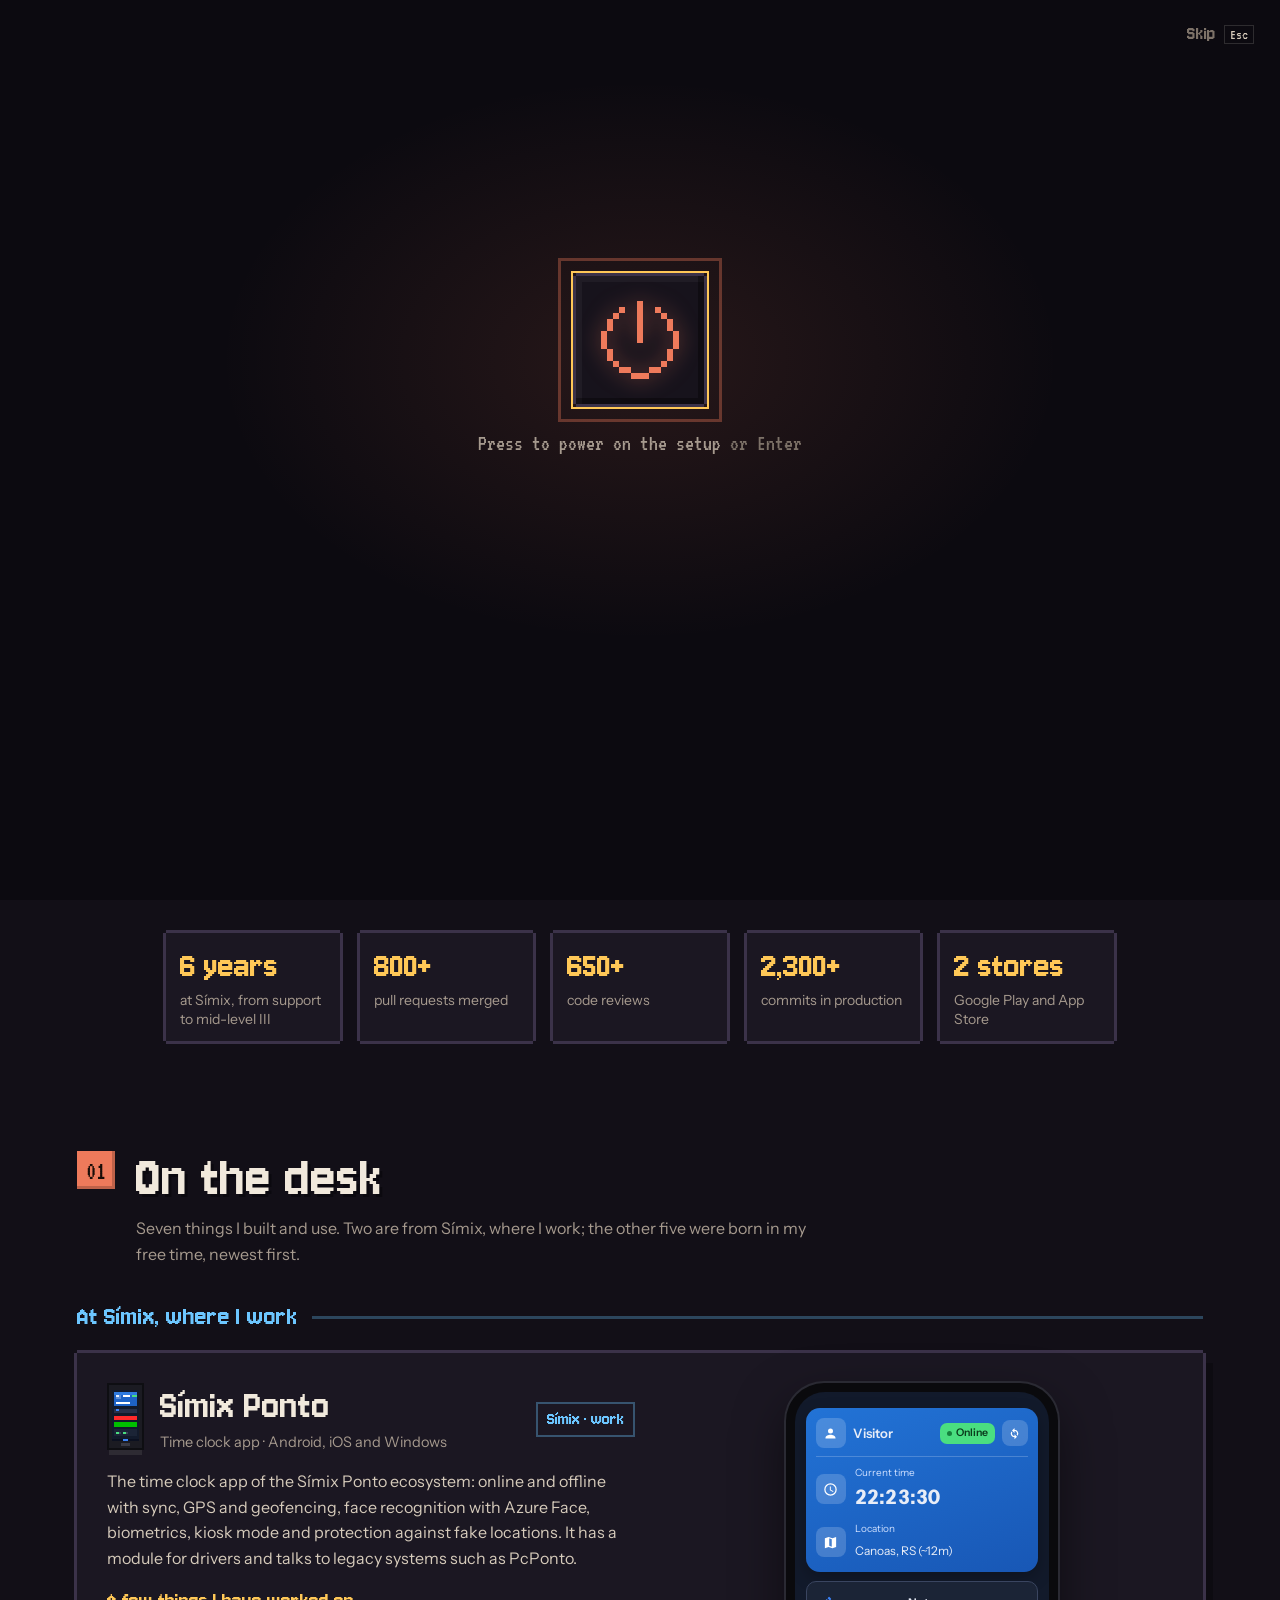
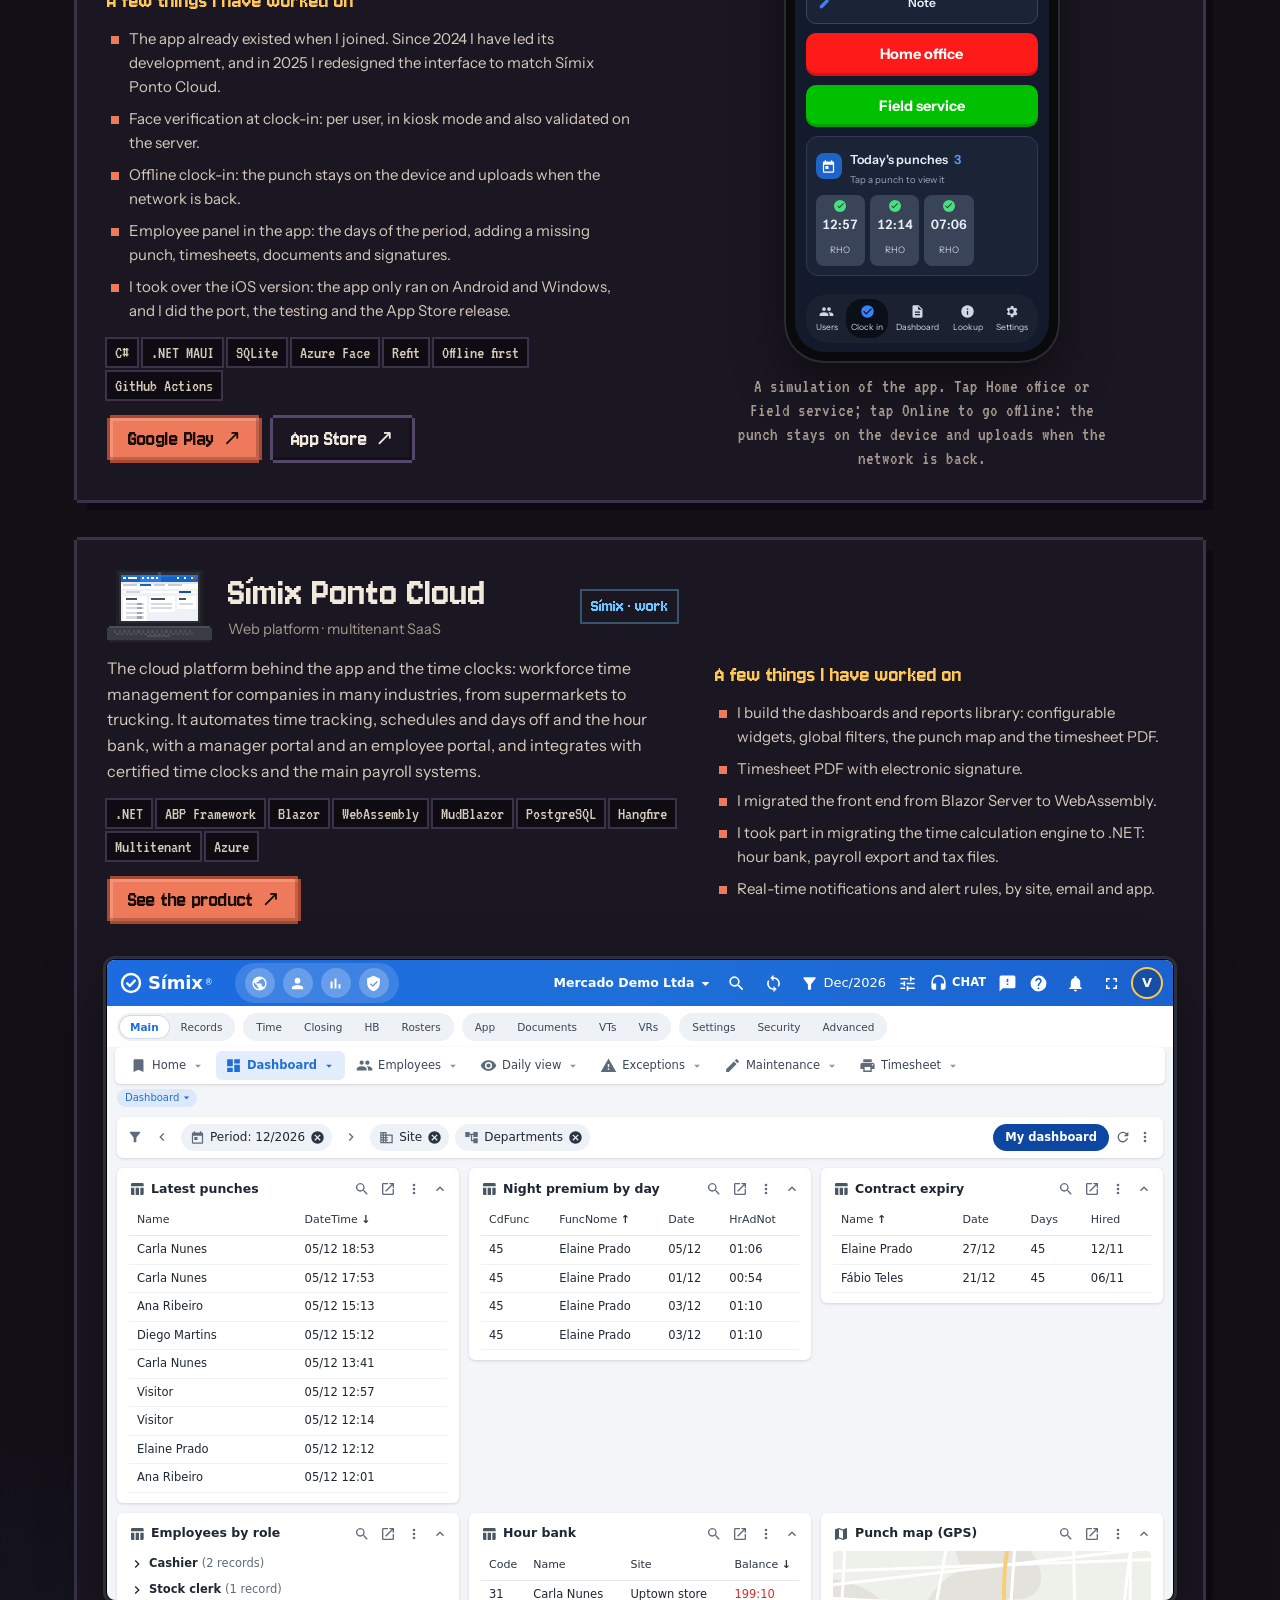
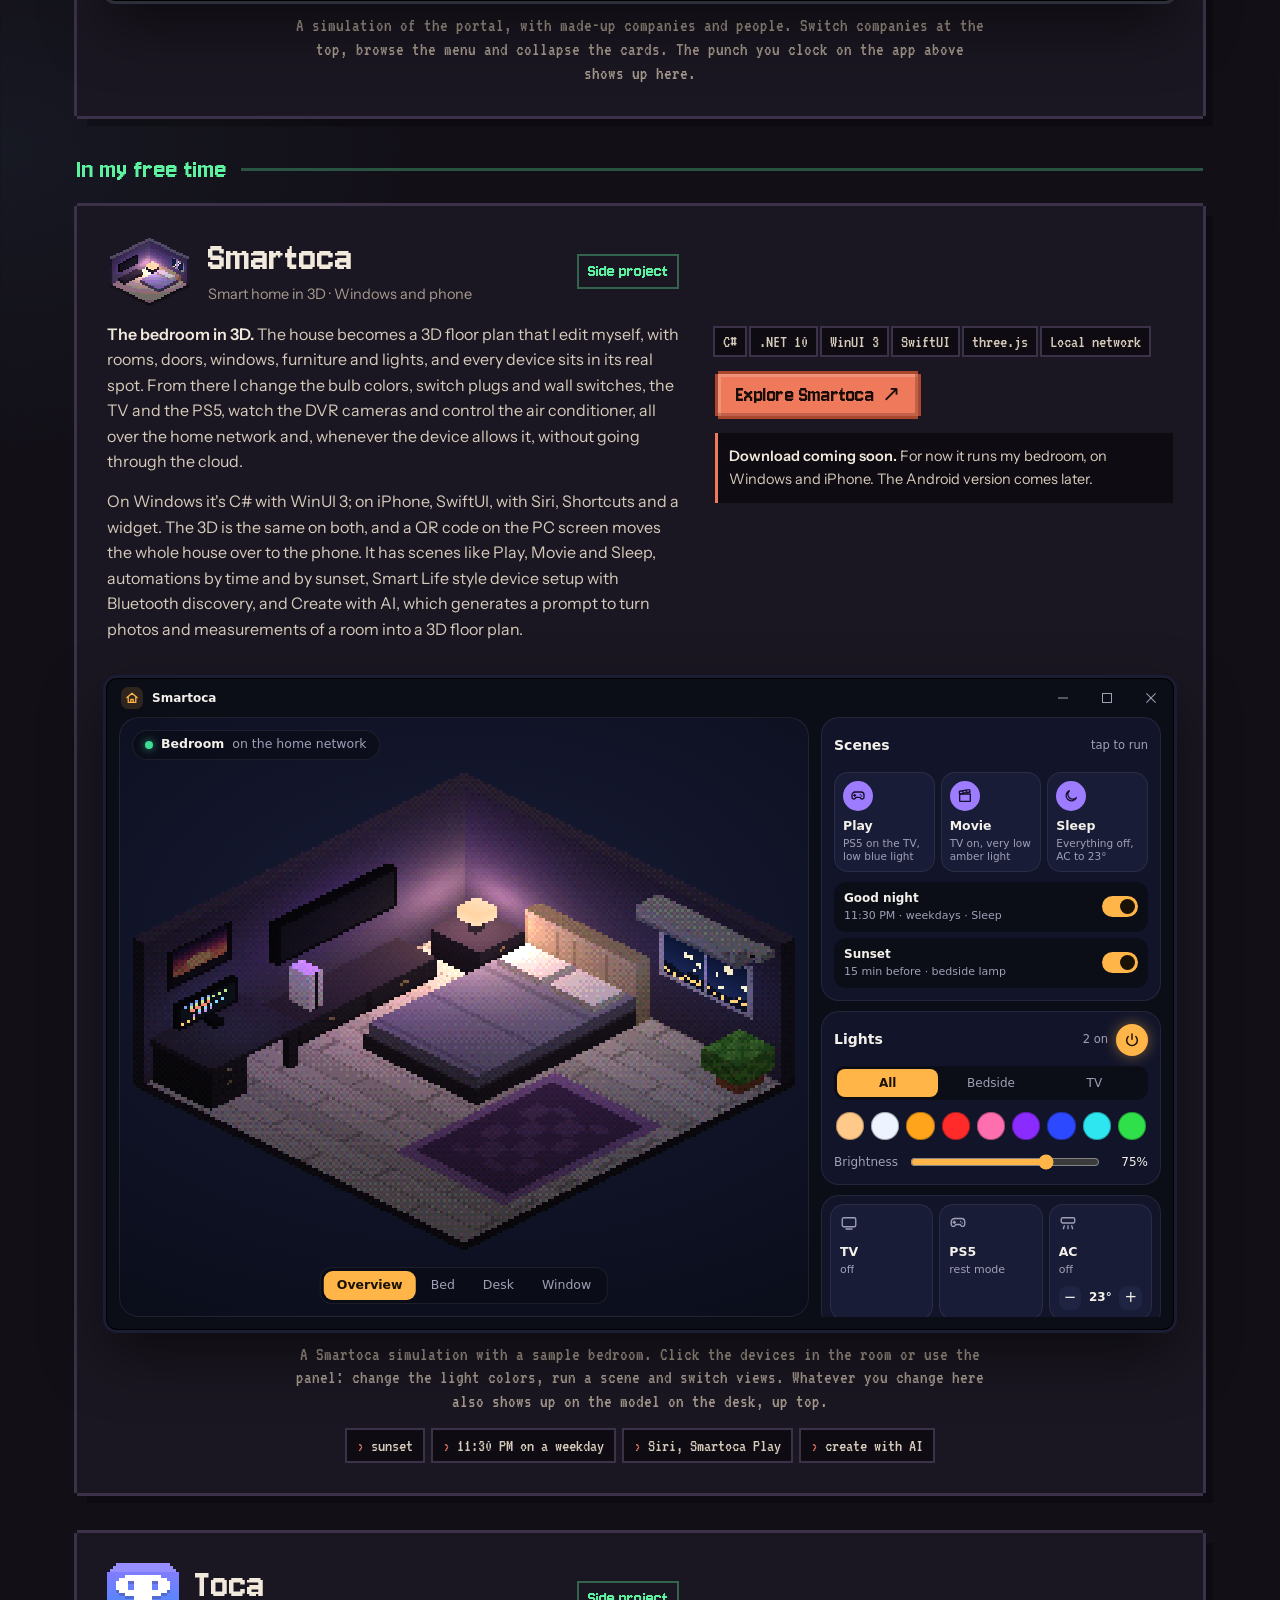
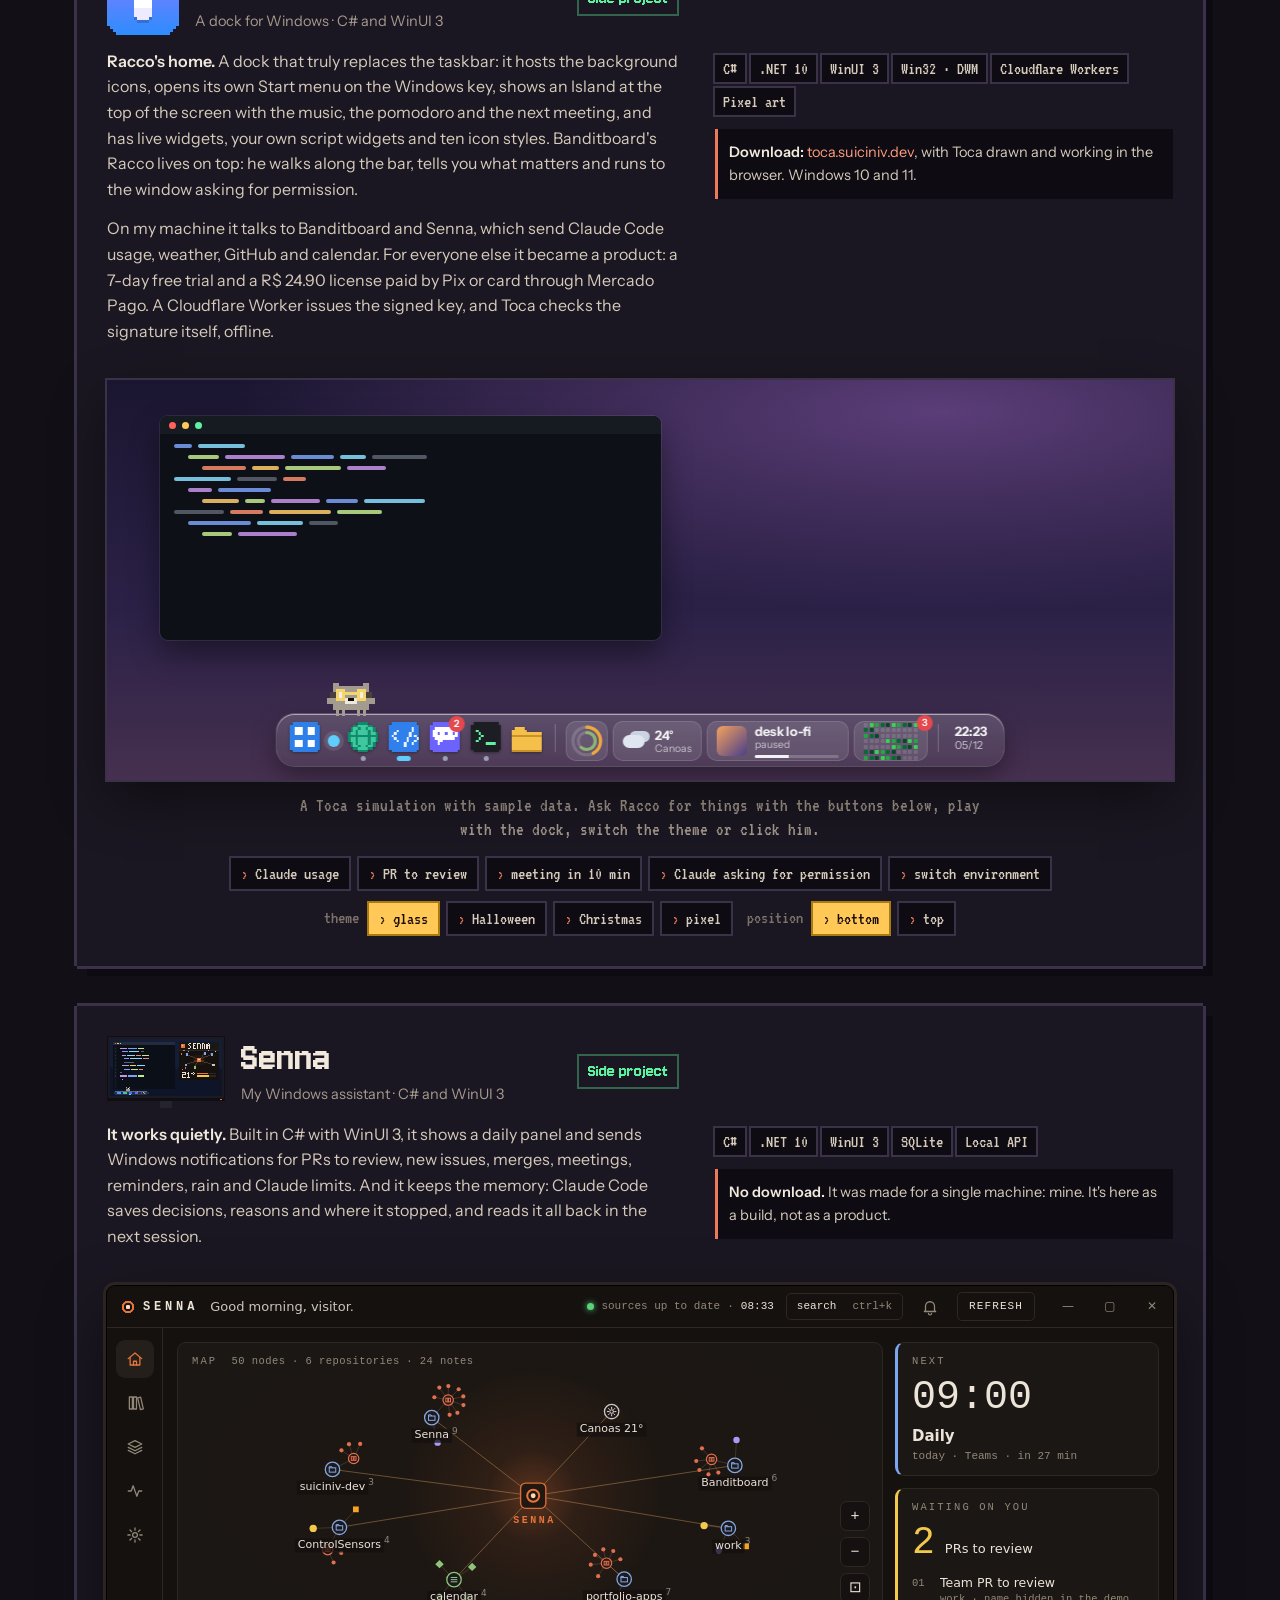
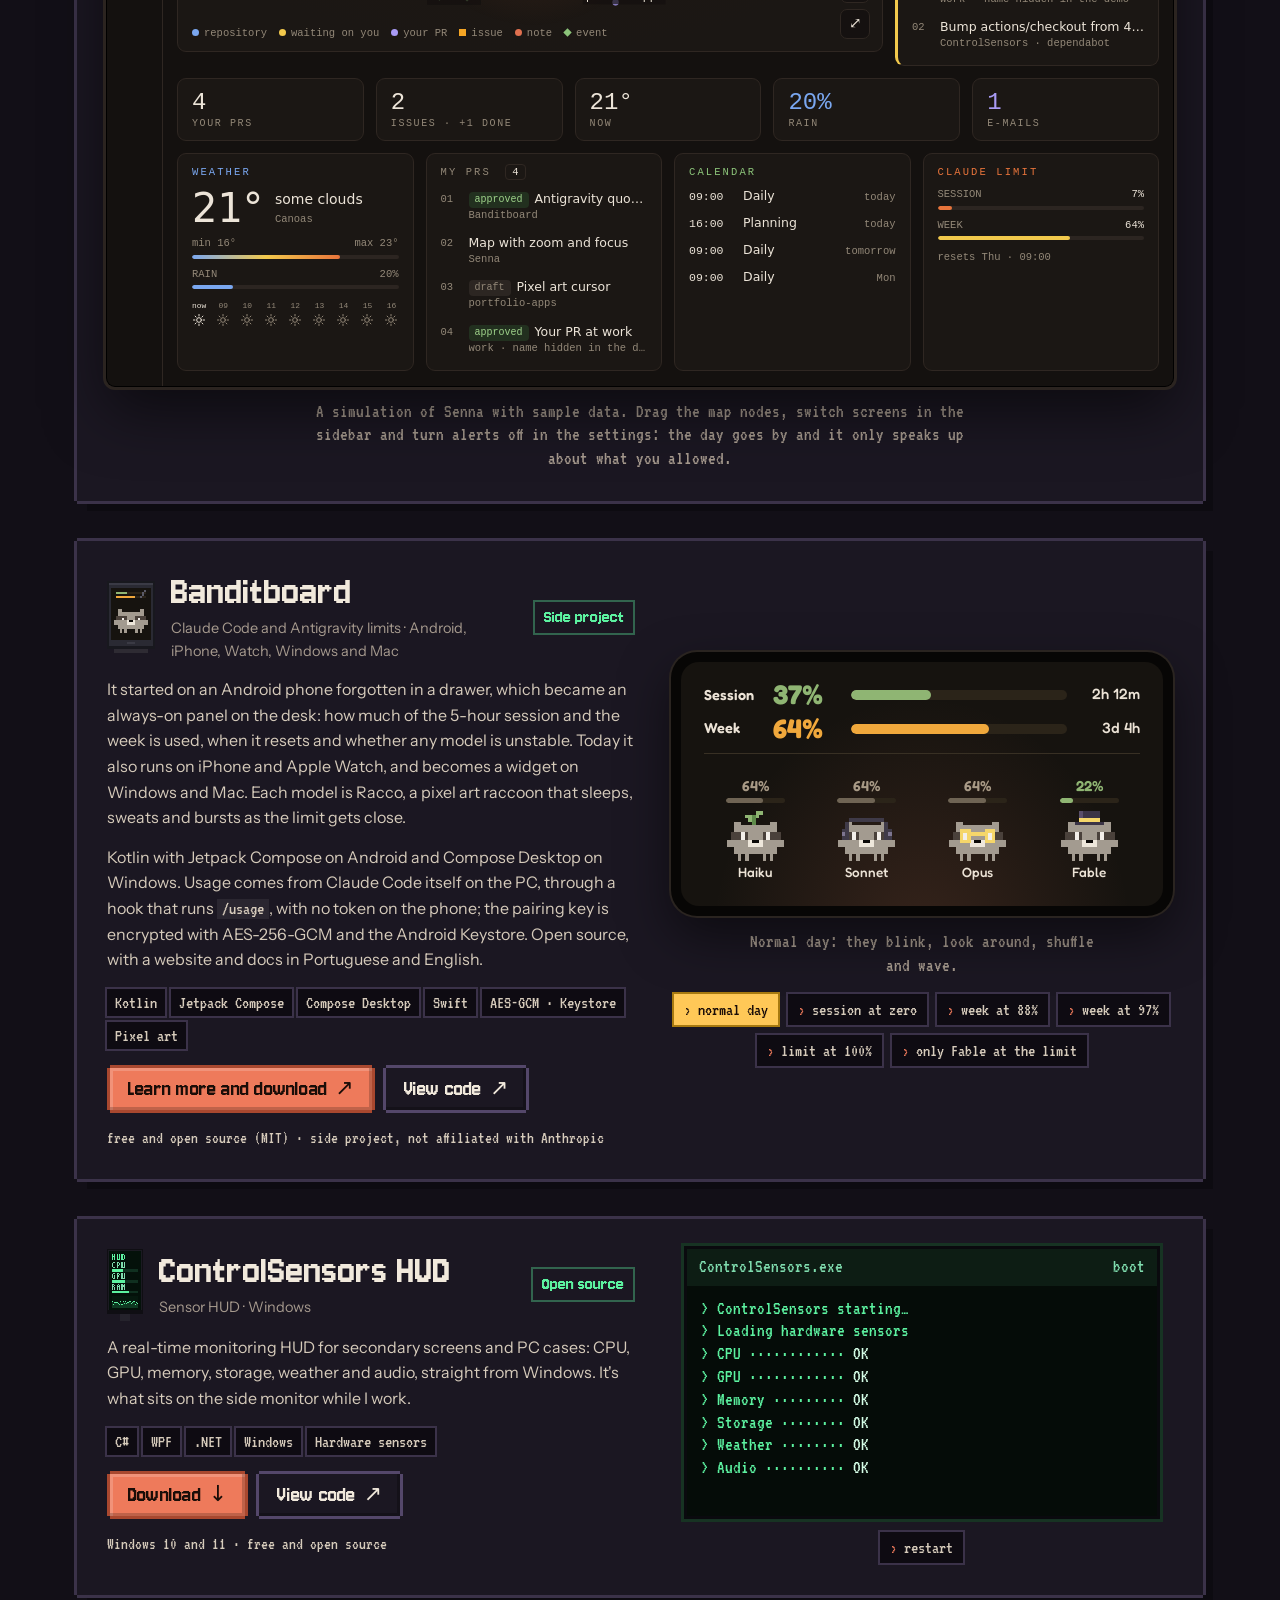
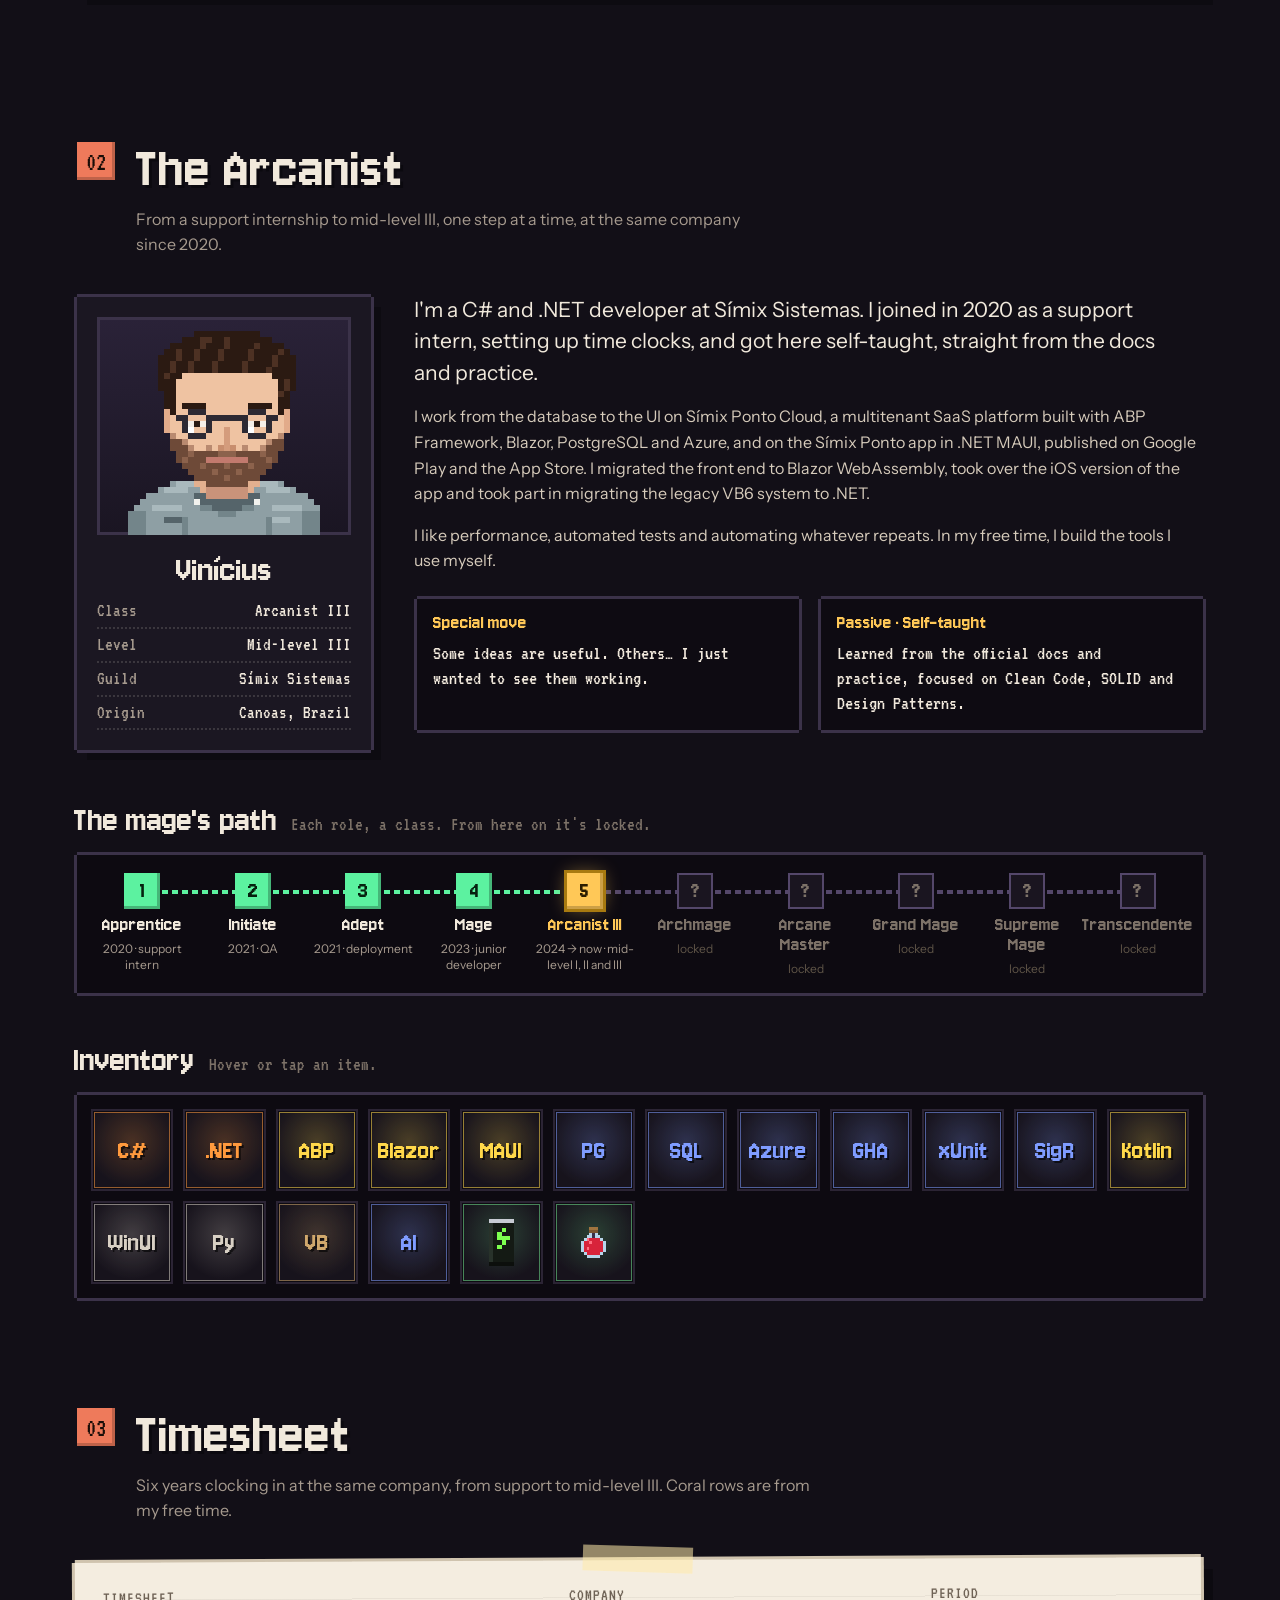
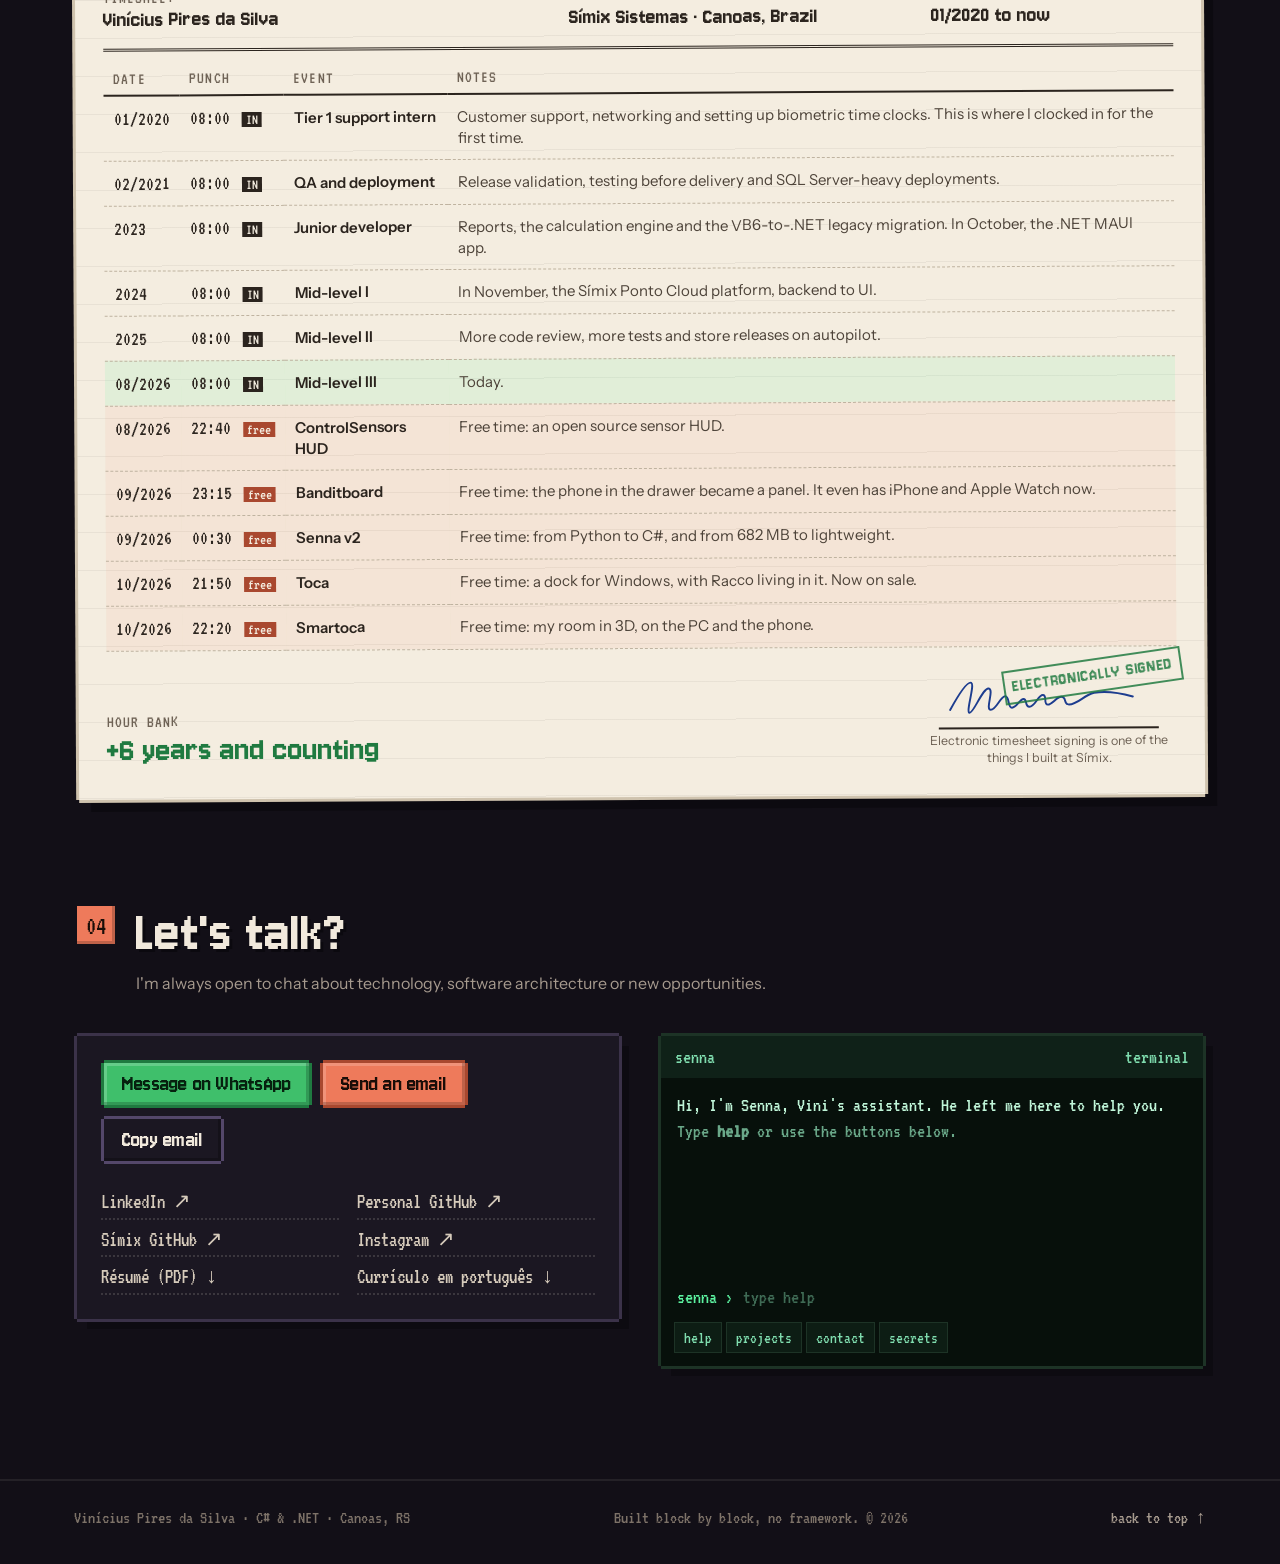
==== commit 7e815a8d: "Versão no endereço do site.js e do site.css, para o navegador não segurar o arquivo velho" ====
--- a/en/index.html
+++ b/en/index.html
@@ -28,7 +28,7 @@
 <link rel="preconnect" href="https://fonts.googleapis.com">
 <link rel="preconnect" href="https://fonts.gstatic.com" crossorigin>
 <link href="https://fonts.googleapis.com/css2?family=Jersey+10&family=VT323&family=Instrument+Sans:ital,wght@0,400;0,500;0,600;1,400&family=Fredoka:wght@500;600;700&display=swap" rel="stylesheet">
-<link rel="stylesheet" href="/assets/site.css">
+<link rel="stylesheet" href="/assets/site.css?v=eff0c43f30">
 <script type="application/ld+json">{"@context":"https://schema.org","@type":"Person","name":"Vinícius Pires da Silva","jobTitle":"Software Developer","worksFor":{"@type":"Organization","name":"Símix Sistemas"},"address":{"@type":"PostalAddress","addressLocality":"Canoas","addressRegion":"RS","addressCountry":"BR"},"url":"https://suiciniv.dev/en/","sameAs":["https://github.com/suiciniv-dev","https://github.com/simix-viniciussilva","https://www.linkedin.com/in/viniciuspiresdasilva/"]}</script>
 </head>
 <body>
@@ -563,6 +563,6 @@
 
 <div class="toasts" id="toasts" aria-live="polite"></div>
 
-<script src="/assets/site.js"></script>
+<script src="/assets/site.js?v=7f01bba018"></script>
 </body>
 </html>
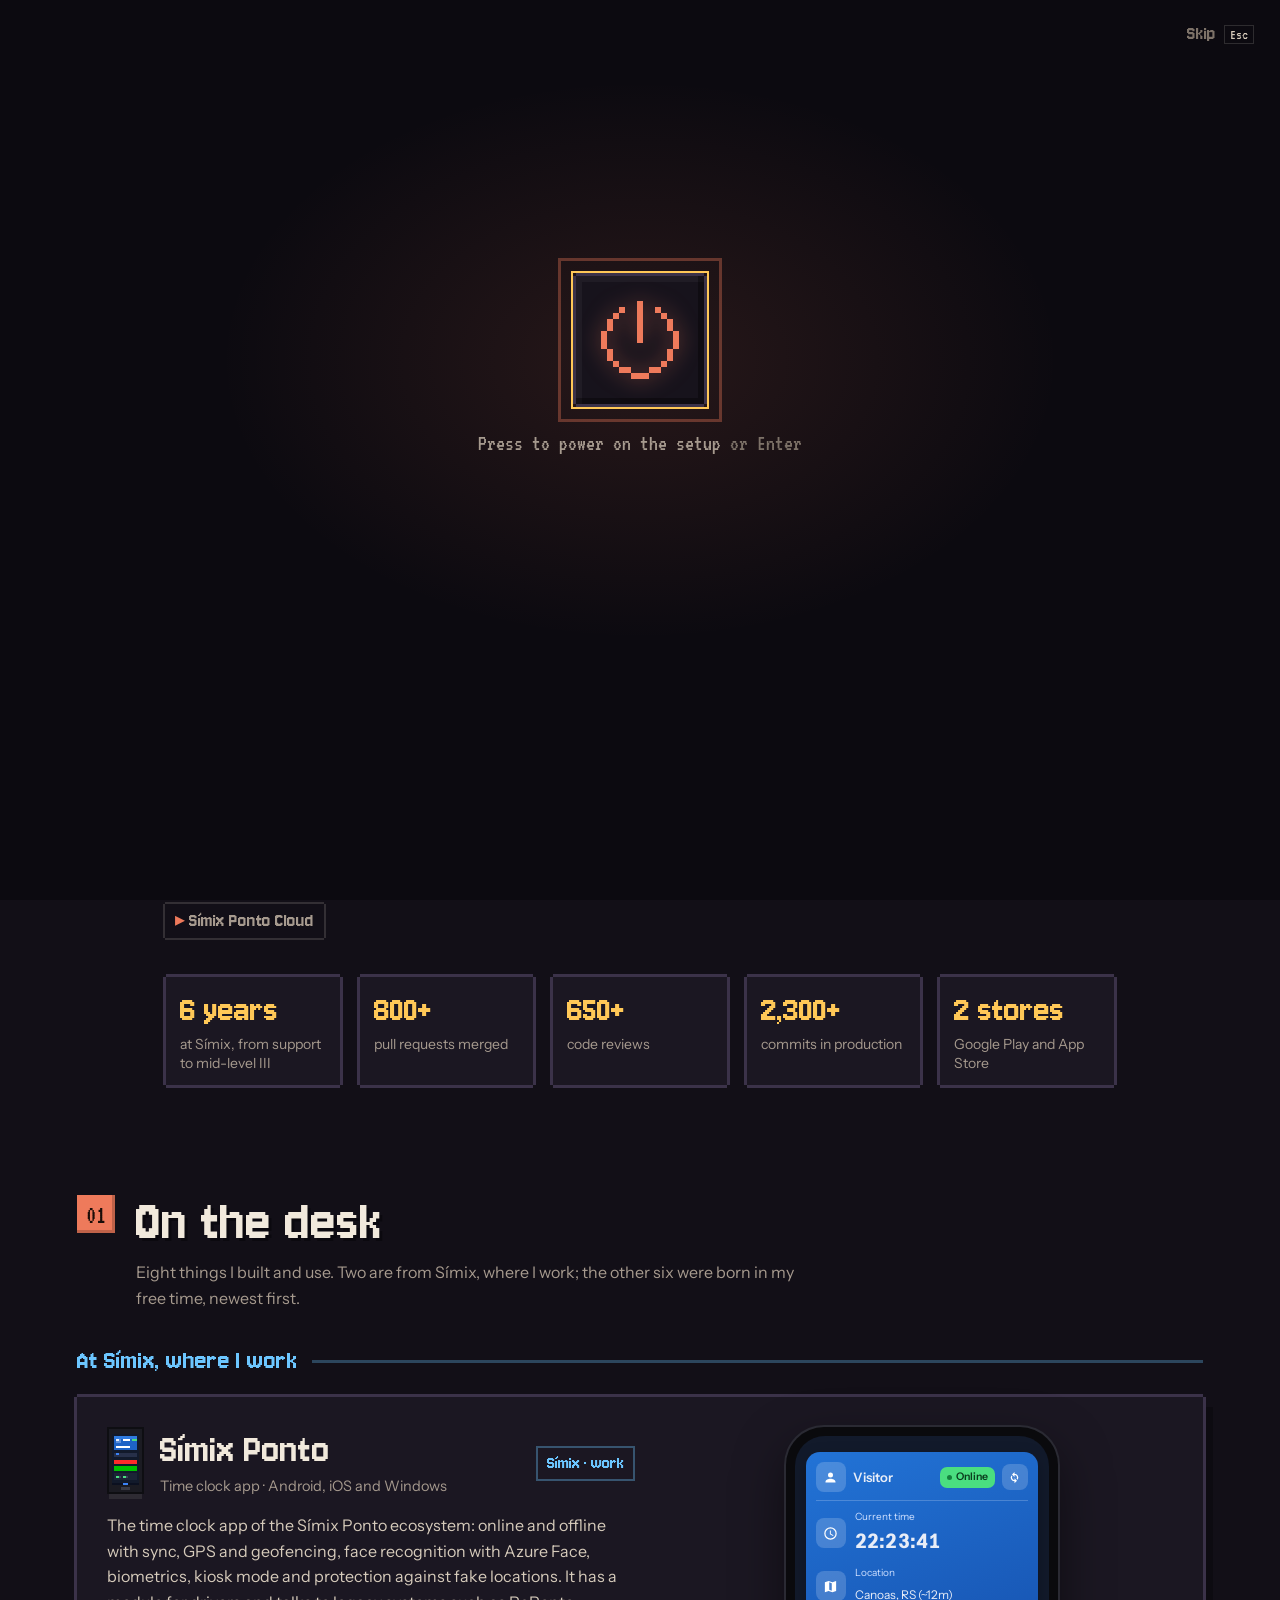
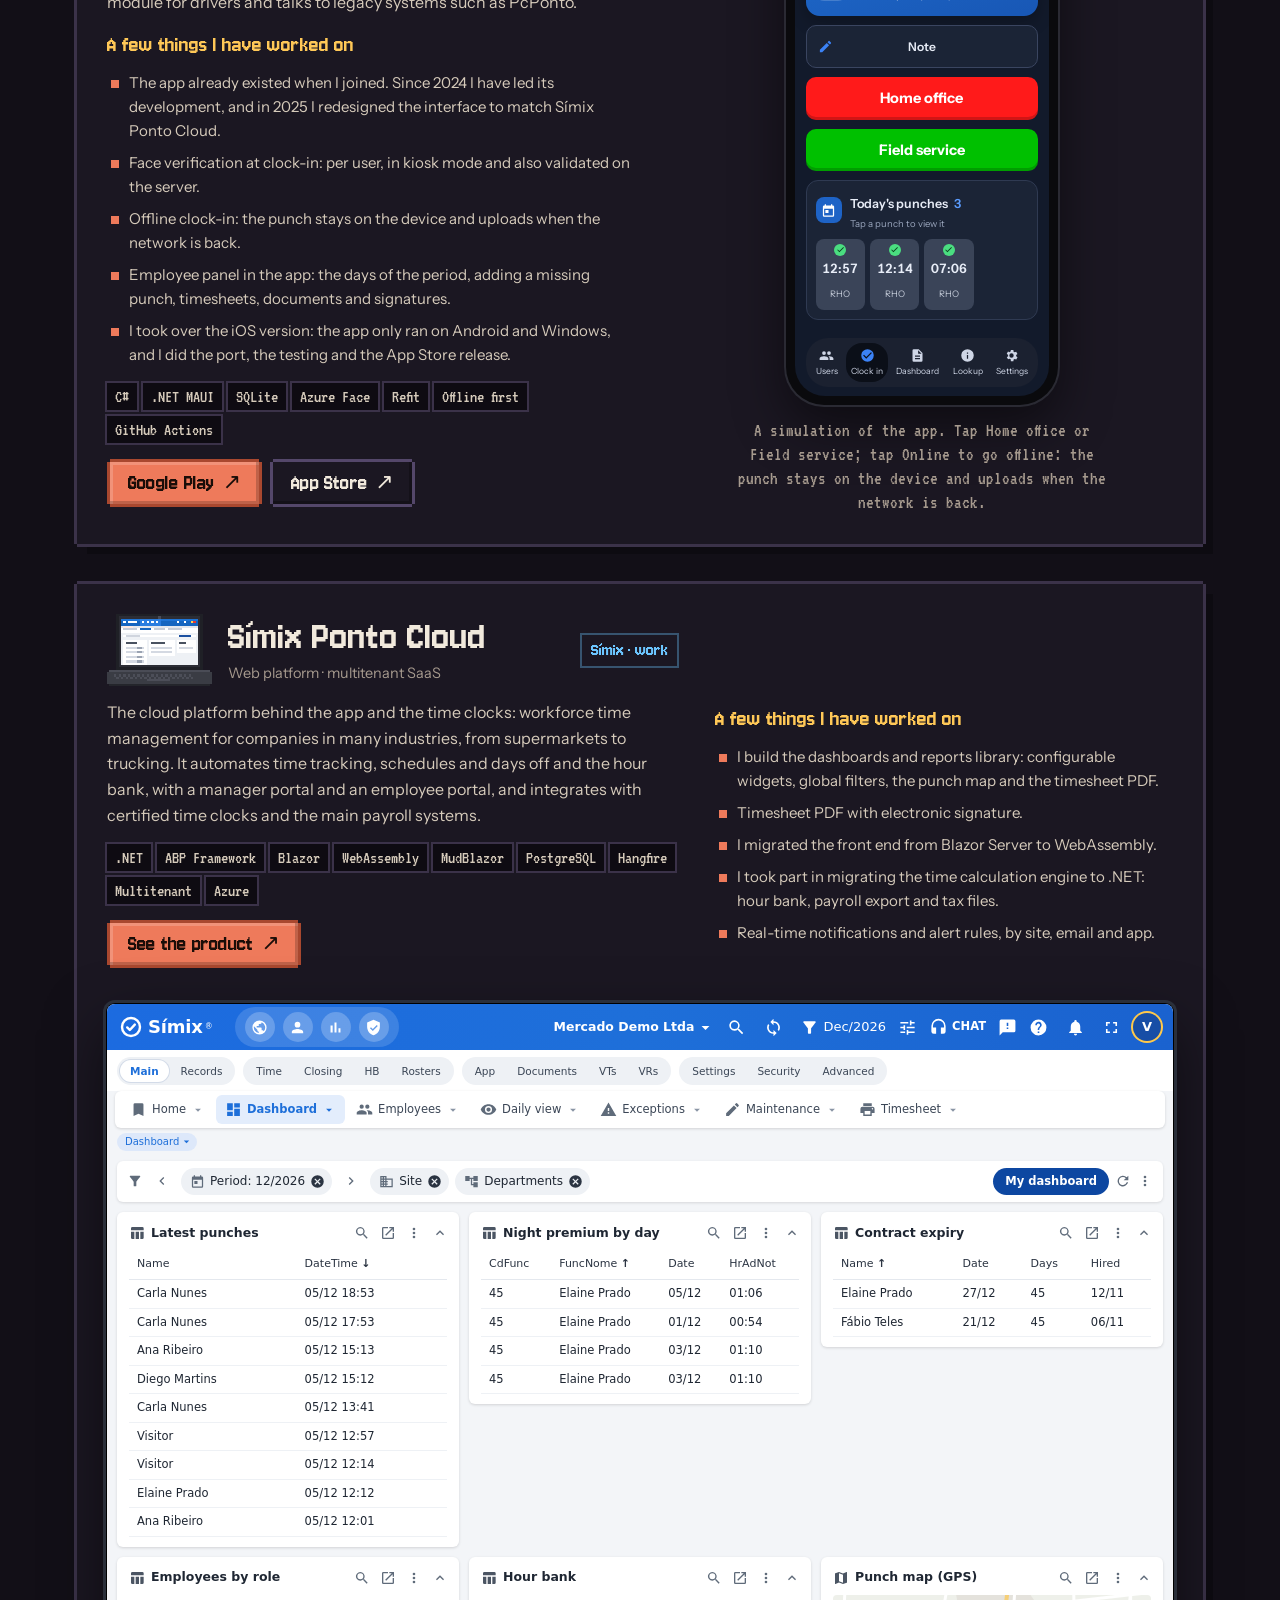
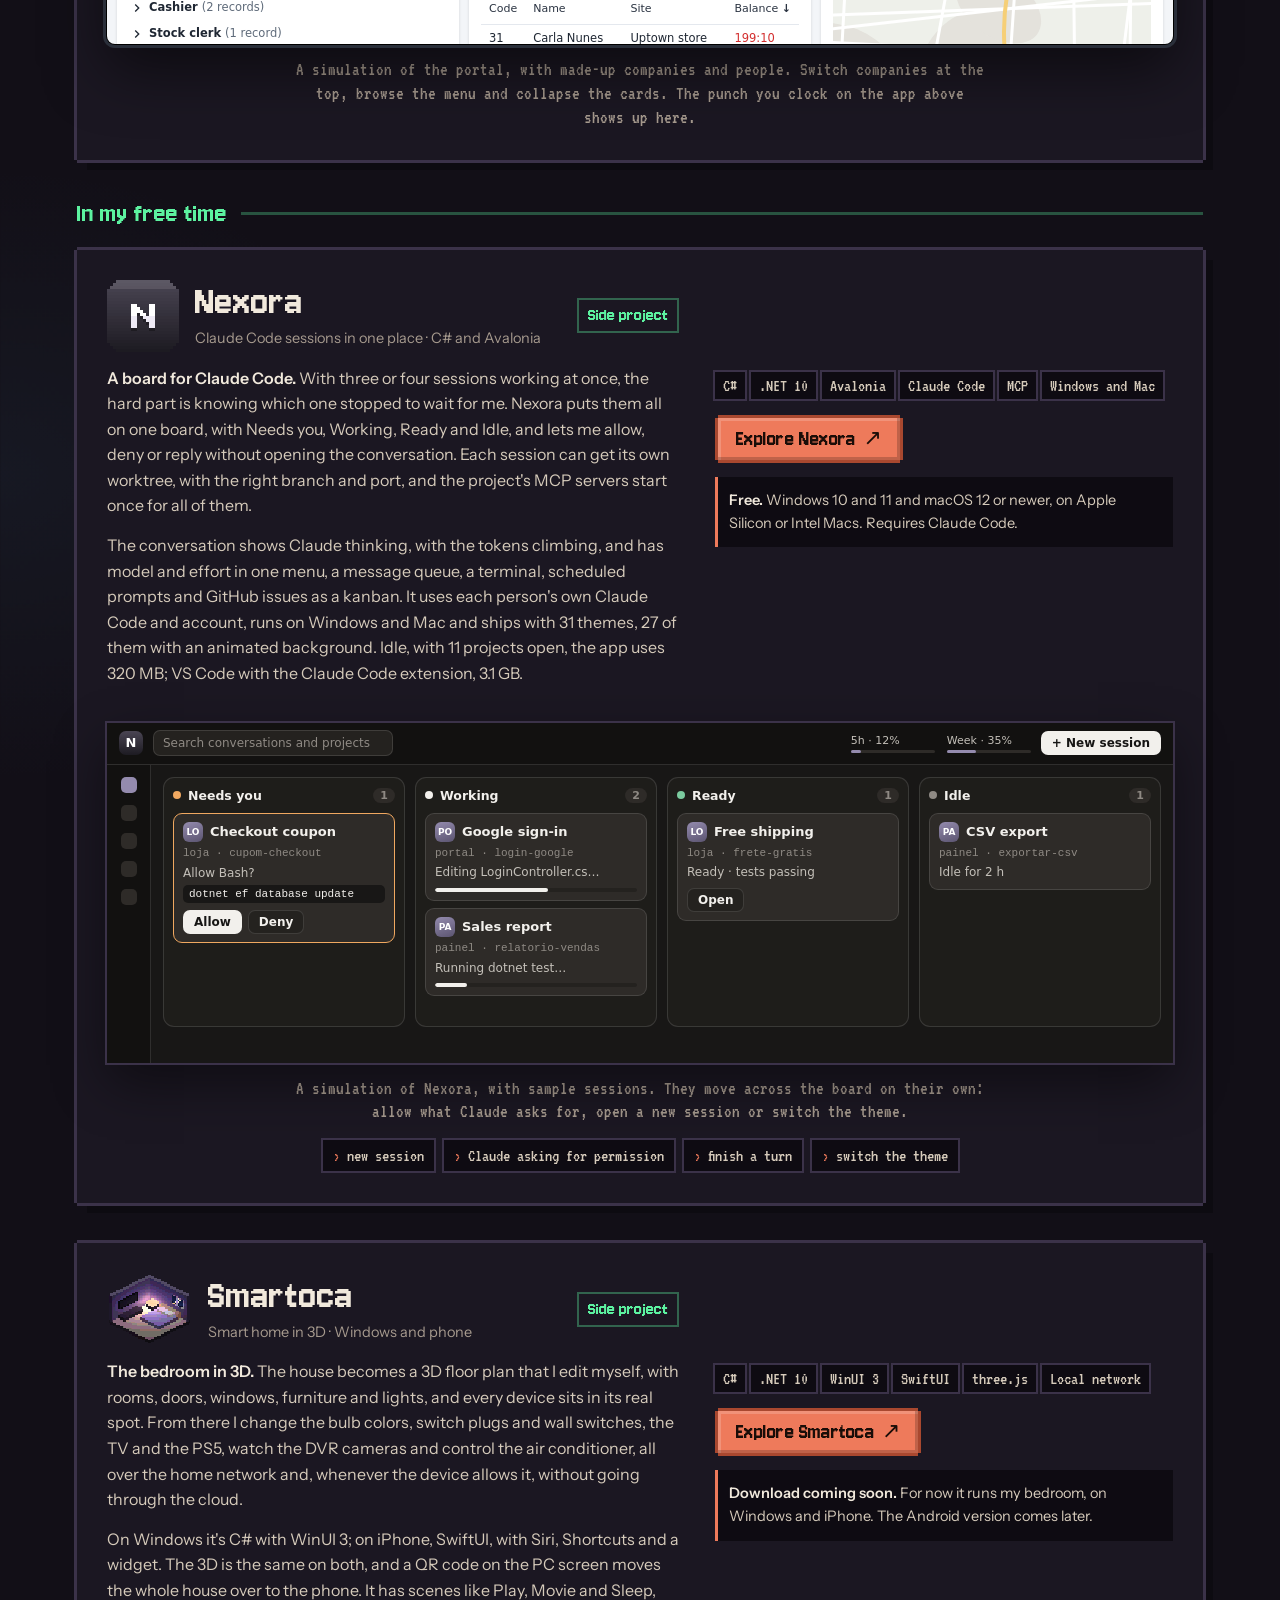
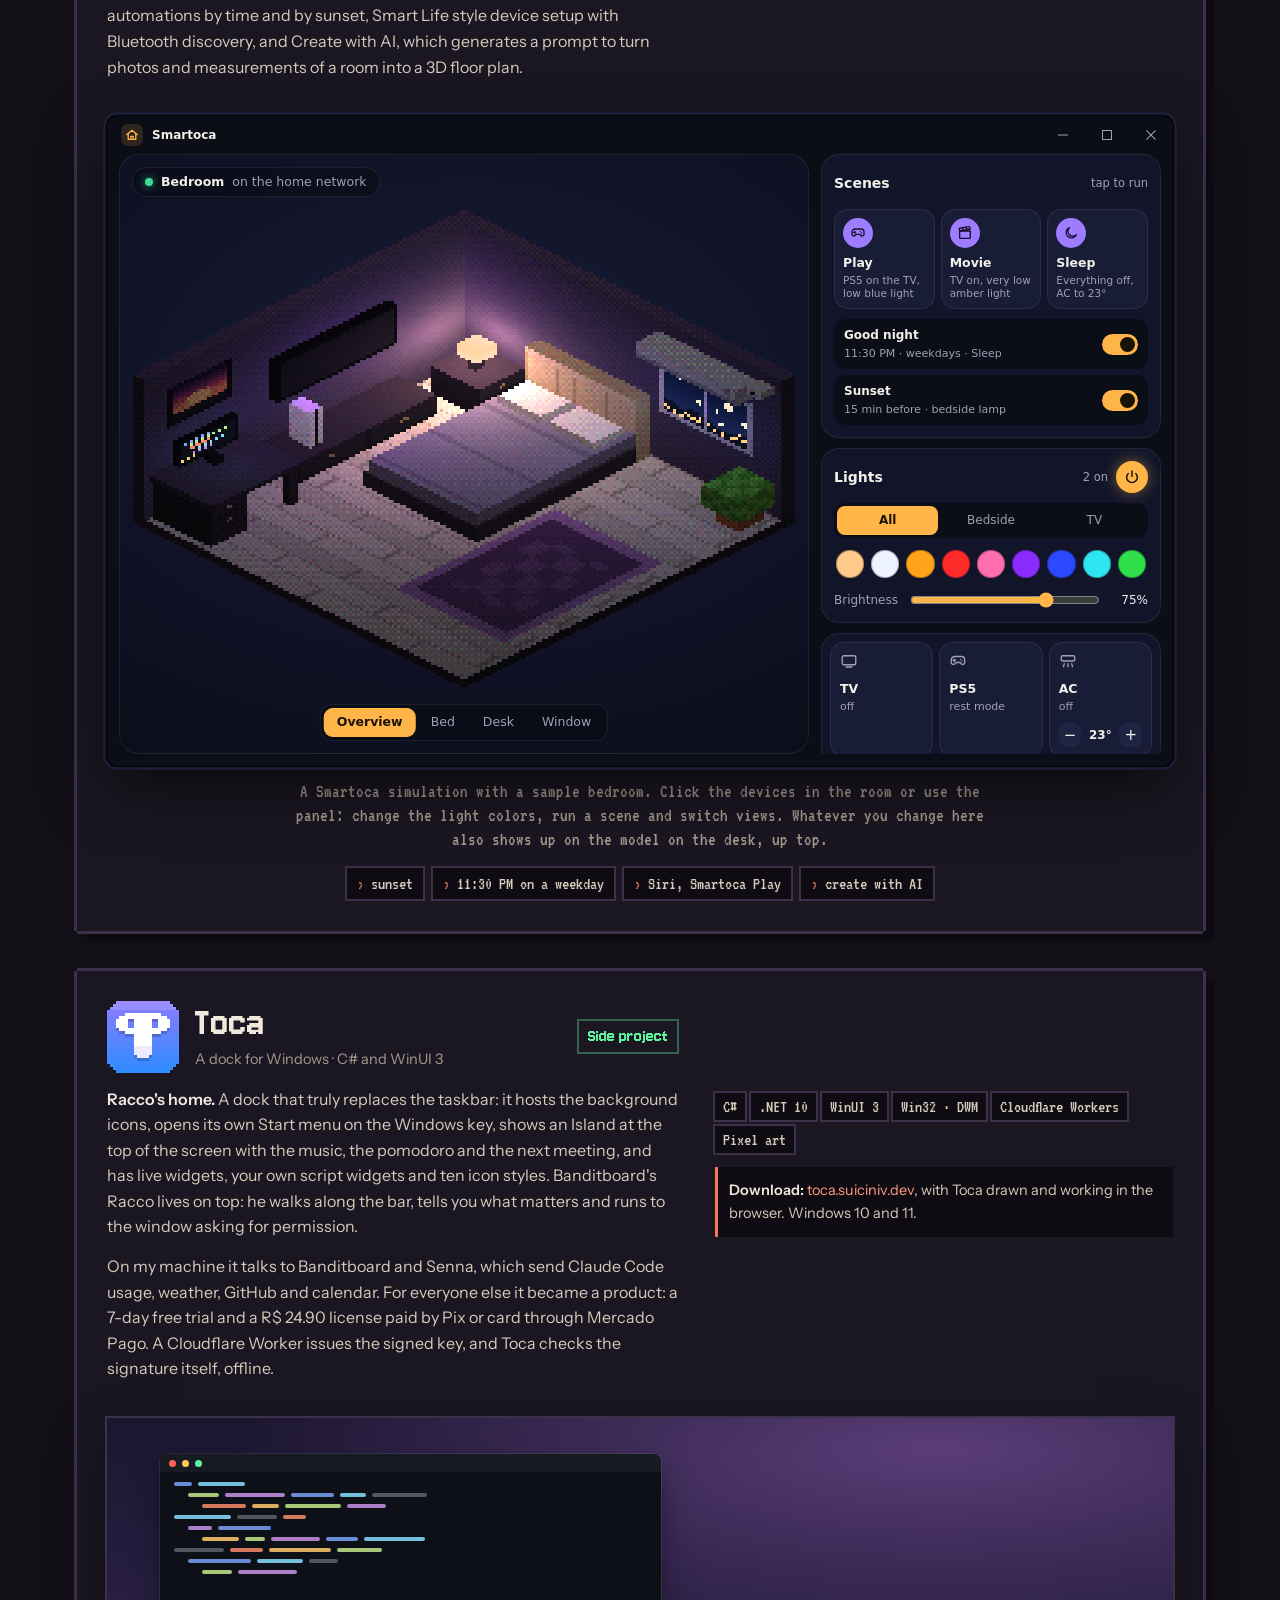
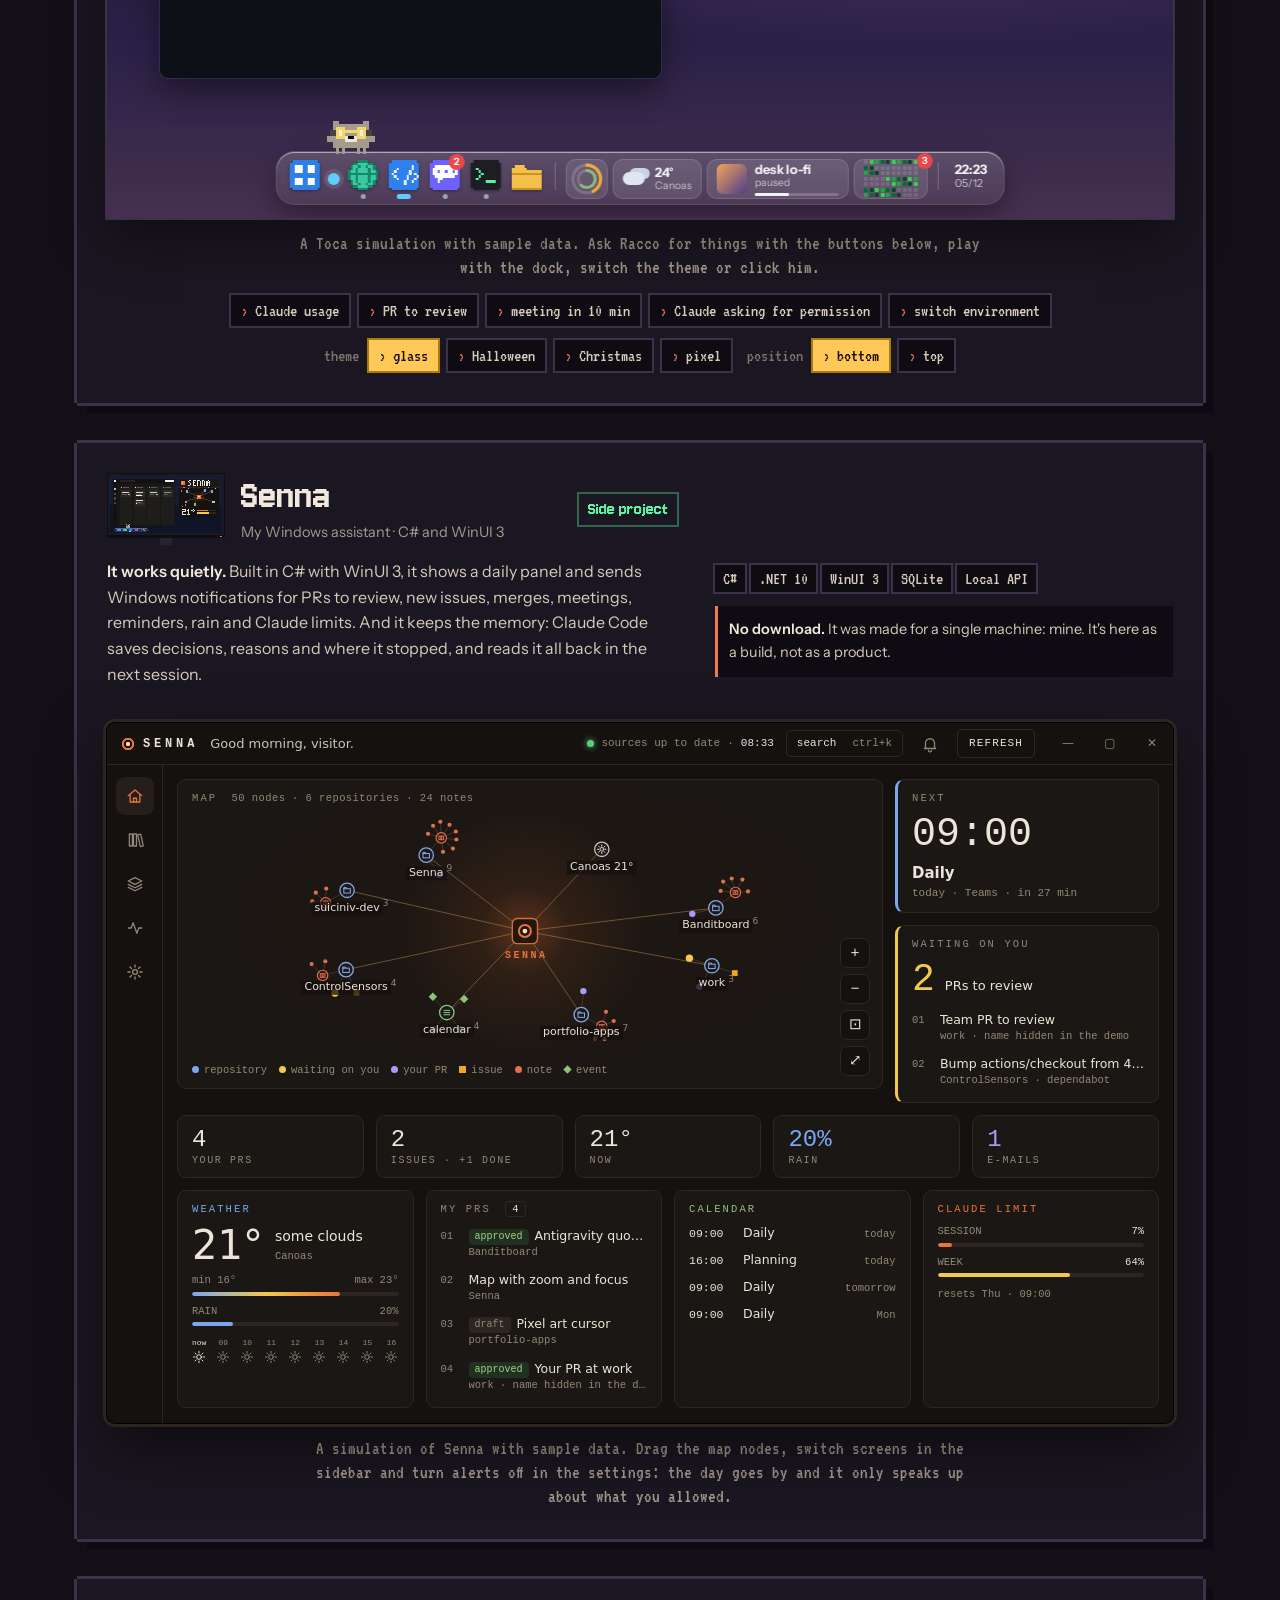
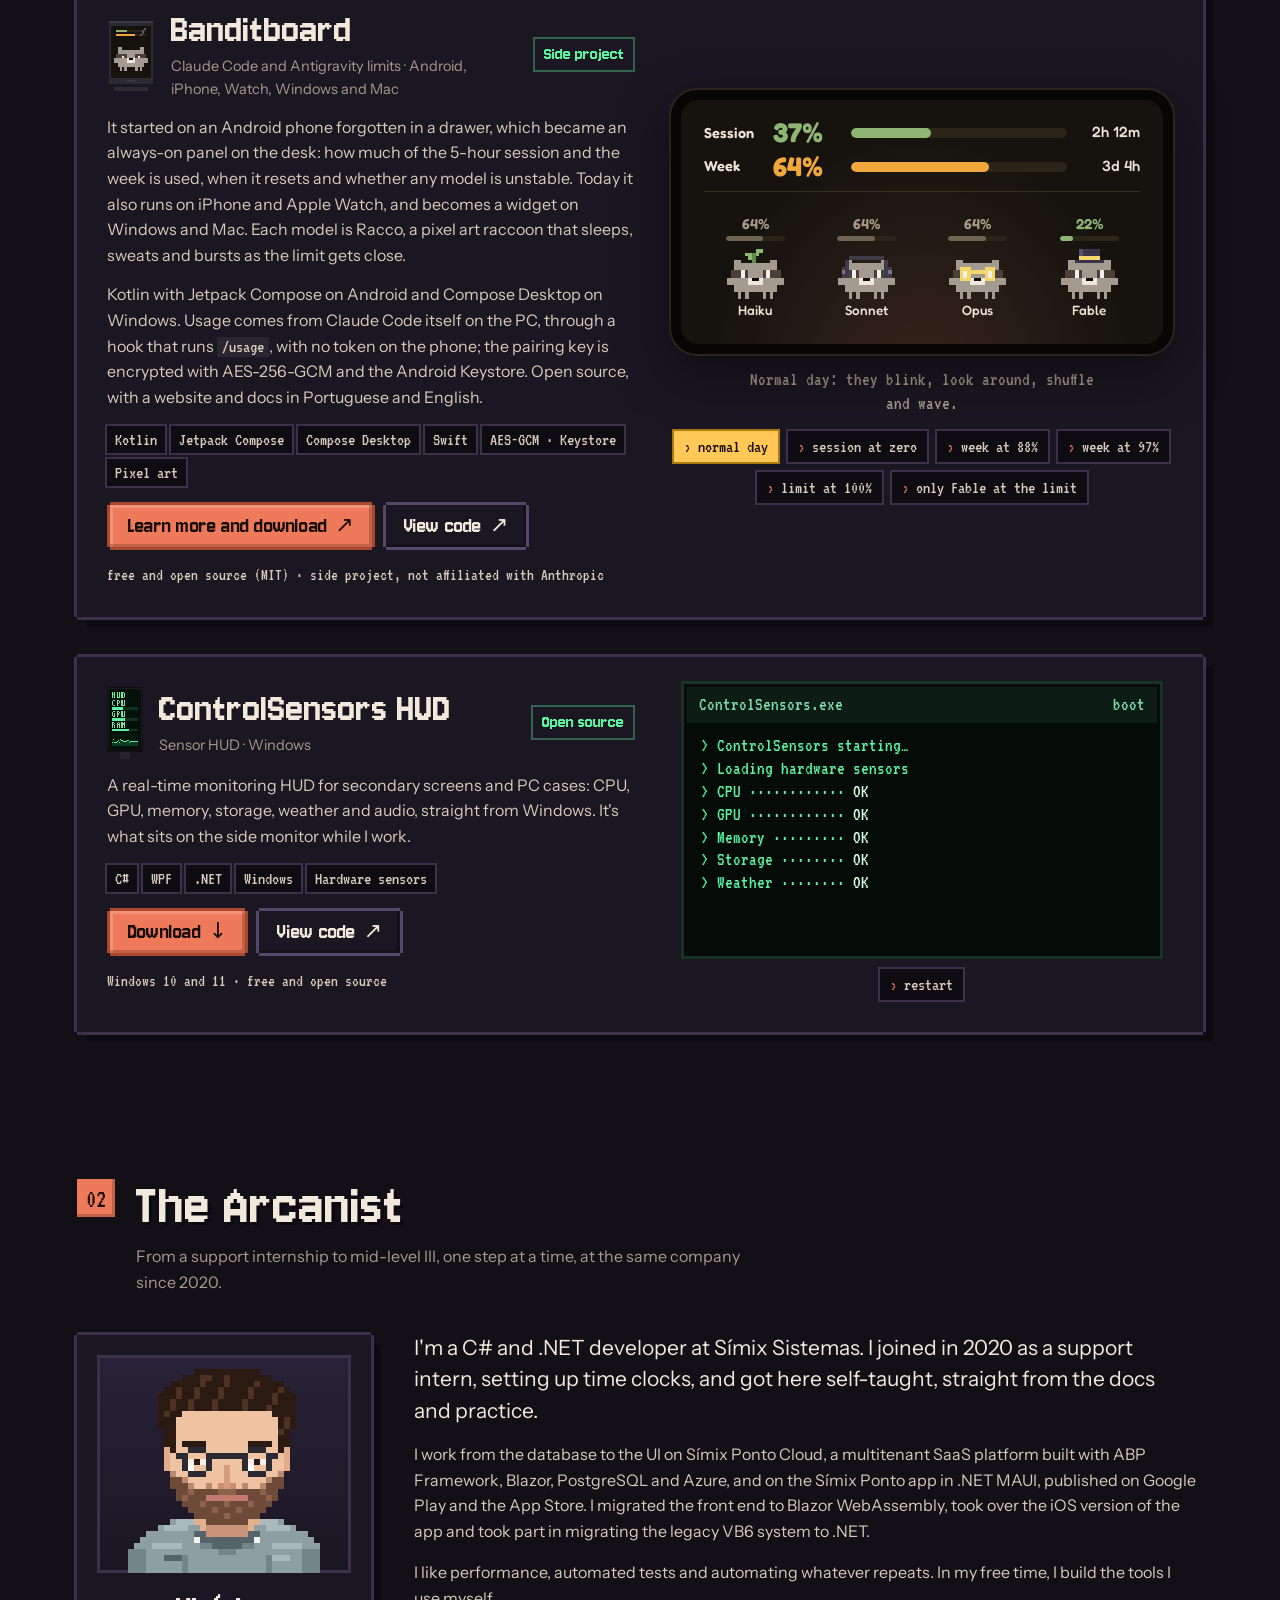
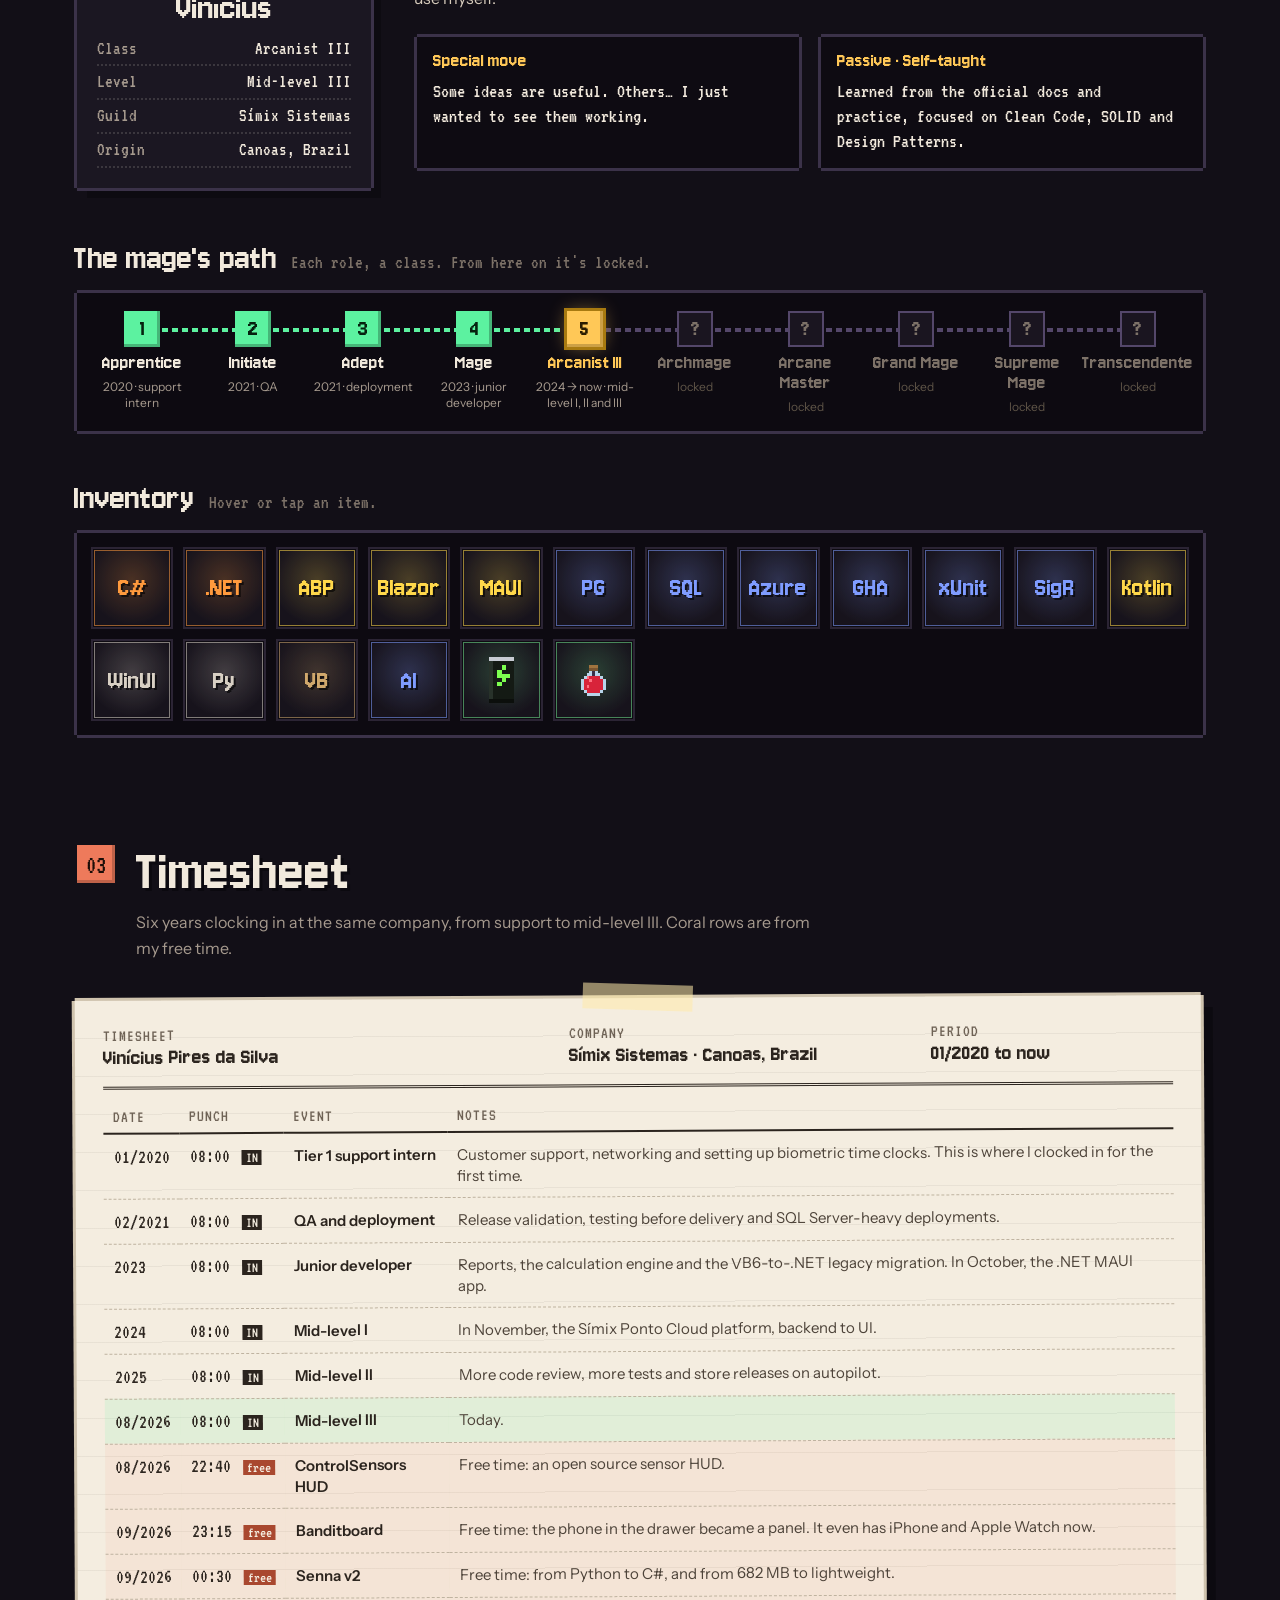
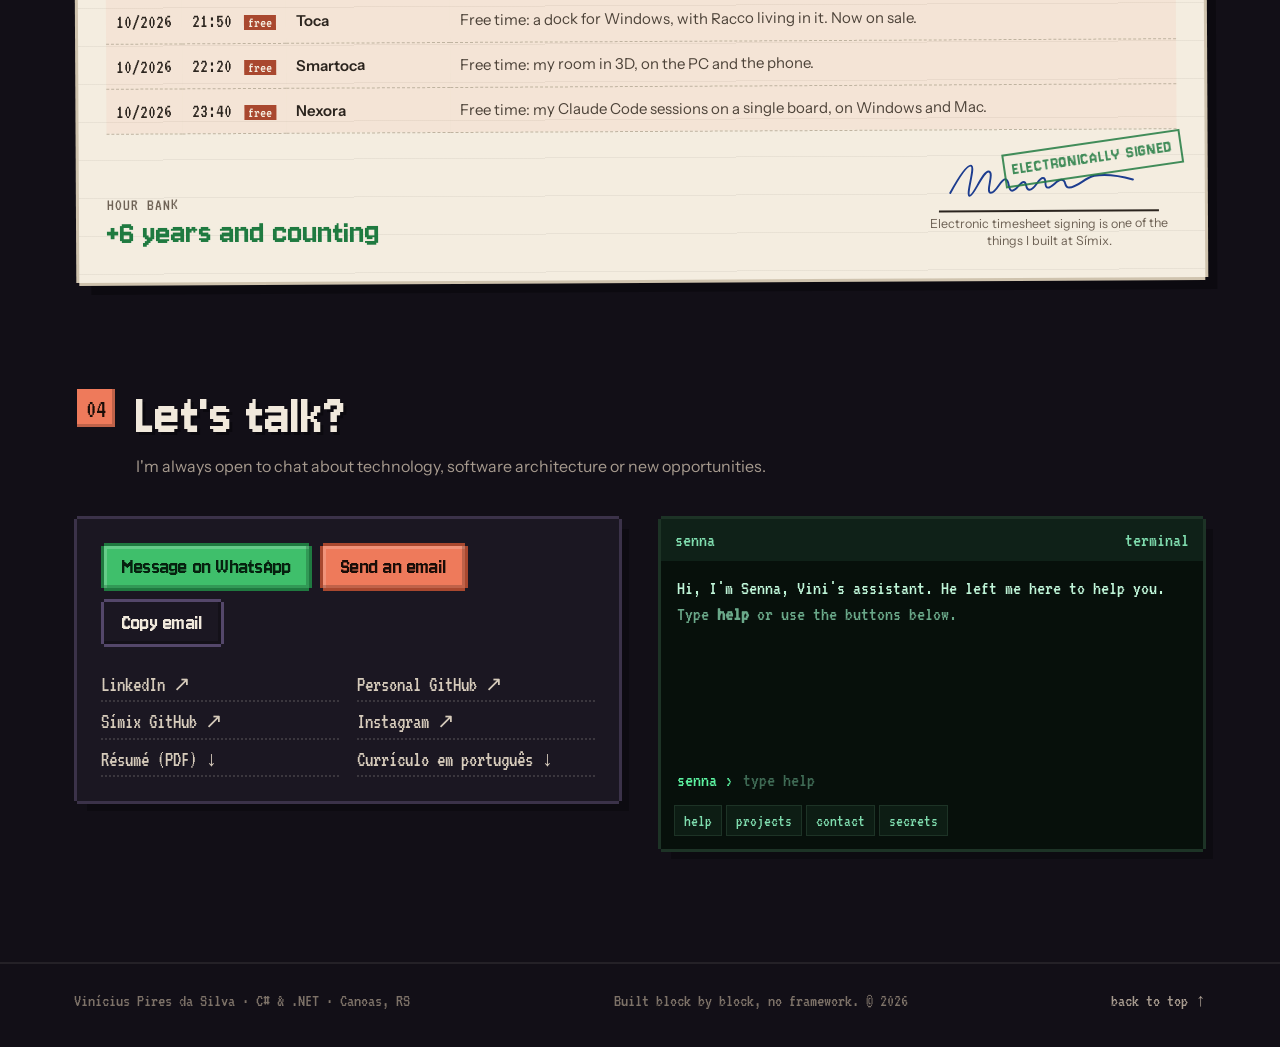
==== commit a702a37e: "O Nexora entra na mesa: quadro de sessões no monitor e um cartão com a simulação - No monitor princi" ====
--- a/en/index.html
+++ b/en/index.html
@@ -4,7 +4,7 @@
 <meta charset="utf-8">
 <meta name="viewport" content="width=device-width, initial-scale=1">
 <title>Vinícius Pires da Silva · suiciniv.dev</title>
-<meta name="description" content="Vinícius Pires da Silva, C# and .NET developer at Símix. A pixel art desk with the projects I built: Banditboard, Senna, Toca, Smartoca, ControlSensors HUD and Símix Ponto.">
+<meta name="description" content="Vinícius Pires da Silva, C# and .NET developer at Símix. A pixel art desk with the projects I built: Banditboard, Senna, Toca, Smartoca, Nexora, ControlSensors HUD and Símix Ponto.">
 <meta name="theme-color" content="#120f17">
 <meta property="og:type" content="website">
 <meta property="og:url" content="https://suiciniv.dev/en/">
@@ -28,7 +28,7 @@
 <link rel="preconnect" href="https://fonts.googleapis.com">
 <link rel="preconnect" href="https://fonts.gstatic.com" crossorigin>
 <link href="https://fonts.googleapis.com/css2?family=Jersey+10&family=VT323&family=Instrument+Sans:ital,wght@0,400;0,500;0,600;1,400&family=Fredoka:wght@500;600;700&display=swap" rel="stylesheet">
-<link rel="stylesheet" href="/assets/site.css?v=eff0c43f30">
+<link rel="stylesheet" href="/assets/site.css?v=220c5f5ebe">
 <script type="application/ld+json">{"@context":"https://schema.org","@type":"Person","name":"Vinícius Pires da Silva","jobTitle":"Software Developer","worksFor":{"@type":"Organization","name":"Símix Sistemas"},"address":{"@type":"PostalAddress","addressLocality":"Canoas","addressRegion":"RS","addressCountry":"BR"},"url":"https://suiciniv.dev/en/","sameAs":["https://github.com/suiciniv-dev","https://github.com/simix-viniciussilva","https://www.linkedin.com/in/viniciuspiresdasilva/"]}</script>
 </head>
 <body>
@@ -81,7 +81,7 @@
 
         <div class="scene-frame">
           <div class="scene" id="scene">
-            <canvas id="mesaCanvas" width="320" height="180" role="img" aria-label="My desk in pixel art: an old phone with Racco on screen, the monitor with Senna and Toca, my dock, at the bottom of the screen, a second monitor with the sensor HUD, a laptop with the Símix portal, the Smartoca model, my bedroom in 3D with color-changing lights, on a shelf, a corkboard, two shelves with Senna's McLaren, three Funko Pops, a grass block, a potion, a Mercedes miniature and a wizard hat, Mimi and Lucifer, my cats, walking around the desk and the window, Fred the dog under the desk and me in the chair, seen from behind."></canvas>
+            <canvas id="mesaCanvas" width="320" height="180" role="img" aria-label="My desk in pixel art: an old phone with Racco on screen, the monitor with Nexora, Senna and Toca, my dock, at the bottom of the screen, a second monitor with the sensor HUD, a laptop with the Símix portal, the Smartoca model, my bedroom in 3D with color-changing lights, on a shelf, a corkboard, two shelves with Senna's McLaren, three Funko Pops, a grass block, a potion, a Mercedes miniature and a wizard hat, Mimi and Lucifer, my cats, walking around the desk and the window, Fred the dog under the desk and me in the chair, seen from behind."></canvas>
             <div class="hots" id="hots"></div>
             <div class="scene-tip" id="sceneTip" hidden></div>
             <div class="scene-balao" id="sceneBalao" hidden></div>
@@ -97,6 +97,7 @@
 
         <div class="legend" id="legend" aria-label="Desk objects">
           <button type="button" data-obj="banditboard">Banditboard</button>
+          <button type="button" data-obj="nexora">Nexora</button>
           <button type="button" data-obj="senna">Senna</button>
           <button type="button" data-obj="toca">Toca</button>
           <button type="button" data-obj="smartoca">Smartoca</button>
@@ -121,7 +122,7 @@
           <span class="sec-num">01</span>
           <div>
             <h2>On the desk</h2>
-            <p>Seven things I built and use. Two are from Símix, where I work; the other five were born in my free time, newest first.</p>
+            <p>Eight things I built and use. Two are from Símix, where I work; the other six were born in my free time, newest first.</p>
           </div>
         </header>
 
@@ -224,6 +225,38 @@
 
         <p class="grupo grupo-me">In my free time</p>
 
+        <article class="quest quest-wide" id="nexora">
+          <div class="quest-body">
+            <div class="quest-head">
+              <canvas class="quest-ico" data-ico="nexora" aria-hidden="true"></canvas>
+              <div>
+                <h3>Nexora</h3>
+                <p class="sub">Claude Code sessions in one place · C# and Avalonia</p>
+              </div>
+              <span class="tag tag-me">Side project</span>
+            </div>
+            <p><b>A board for Claude Code.</b> With three or four sessions working at once, the hard part is knowing which one stopped to wait for me. Nexora puts them all on one board, with Needs you, Working, Ready and Idle, and lets me allow, deny or reply without opening the conversation. Each session can get its own worktree, with the right branch and port, and the project's MCP servers start once for all of them.</p>
+            <p>The conversation shows Claude thinking, with the tokens climbing, and has model and effort in one menu, a message queue, a terminal, scheduled prompts and GitHub issues as a kanban. It uses each person's own Claude Code and account, runs on Windows and Mac and ships with 31 themes, 27 of them with an animated background. Idle, with 11 projects open, the app uses 320 MB; VS Code with the Claude Code extension, 3.1 GB.</p>
+          </div>
+          <div class="quest-body quest-side">
+            <ul class="chips"><li>C#</li><li>.NET 10</li><li>Avalonia</li><li>Claude Code</li><li>MCP</li><li>Windows and Mac</li></ul>
+            <div class="links">
+              <a class="btn btn-main" href="https://nexora.suiciniv.dev/" target="_blank" rel="noopener noreferrer">Explore Nexora <span aria-hidden="true">↗</span></a>
+            </div>
+            <p class="note"><b>Free.</b> Windows 10 and 11 and macOS 12 or newer, on Apple Silicon or Intel Macs. Requires Claude Code.</p>
+          </div>
+          <div class="quest-demo quest-full">
+            <div class="nx" id="nexoraDemo" data-tema="padrao" role="region" aria-label="Nexora simulation"></div>
+            <p class="demo-cap" id="nexoraFala">A simulation of Nexora, with sample sessions. They move across the board on their own: allow what Claude asks for, open a new session or switch the theme.</p>
+            <div class="cmds" id="nexoraCmds">
+              <button type="button" class="cmd" data-nx="nova">new session</button>
+              <button type="button" class="cmd" data-nx="permissao">Claude asking for permission</button>
+              <button type="button" class="cmd" data-nx="turno">finish a turn</button>
+              <button type="button" class="cmd" data-nx="tema">switch the theme</button>
+            </div>
+          </div>
+        </article>
+
         <article class="quest quest-wide" id="smartoca">
           <div class="quest-body">
             <div class="quest-head">
@@ -480,6 +513,7 @@
               <tr class="he"><td>09/2026</td><td>00:30 <i>free</i></td><td>Senna v2</td><td>Free time: from Python to C#, and from 682 MB to lightweight.</td></tr>
               <tr class="he"><td>10/2026</td><td>21:50 <i>free</i></td><td>Toca</td><td>Free time: a dock for Windows, with Racco living in it. Now on sale.</td></tr>
               <tr class="he"><td>10/2026</td><td>22:20 <i>free</i></td><td>Smartoca</td><td>Free time: my room in 3D, on the PC and the phone.</td></tr>
+              <tr class="he"><td>10/2026</td><td>23:40 <i>free</i></td><td>Nexora</td><td>Free time: my Claude Code sessions on a single board, on Windows and Mac.</td></tr>
             </tbody>
           </table>
           <div class="paper-foot">
@@ -563,6 +597,6 @@
 
 <div class="toasts" id="toasts" aria-live="polite"></div>
 
-<script src="/assets/site.js?v=7f01bba018"></script>
+<script src="/assets/site.js?v=78ba014e2d"></script>
 </body>
 </html>
--- a/assets/site.css
+++ b/assets/site.css
@@ -1038,3 +1038,46 @@
   .sm-quarto.mao{cursor:url(cursor-mao.png) 7 1,pointer}
   .sm-brilho input{cursor:url(cursor-mao.png) 7 1,pointer}
 }
+
+.nx{--nx-fundo:#181716;--nx-lateral:#121110;--nx-sup:#24221f;--nx-sup2:#2e2b28;--nx-borda:rgba(255,255,255,.12);--nx-texto:#f2f0ec;--nx-suave:#c4c0b9;--nx-fraco:#8f8a84;--nx-acento:#f2f0ec;--nx-sobre:#161514;--nx-laranja:#f0a860;--nx-verde:#7bcb9f;--nx-marca:#948bae;
+  position:relative;width:100%;min-height:340px;display:grid;grid-template-columns:44px minmax(0,1fr);grid-template-rows:42px minmax(0,1fr);background:var(--nx-fundo);color:var(--nx-texto);
+  font:13px/1.4 "Segoe UI Variable Text","Segoe UI",system-ui,-apple-system,sans-serif;text-align:left;overflow:hidden;user-select:none;-webkit-user-select:none;
+  box-shadow:0 0 0 2px var(--edge),0 20px 50px rgba(0,0,0,.45);transition:background-color .4s,color .4s}
+.nx[data-tema=dracula]{--nx-fundo:#282a36;--nx-lateral:#21222c;--nx-sup:#2f3140;--nx-sup2:#44475a;--nx-borda:#4b4e63;--nx-texto:#f8f8f2;--nx-suave:#b9bdd6;--nx-fraco:#8b93bf;--nx-acento:#bd93f9;--nx-sobre:#282a36;--nx-laranja:#ffb86c;--nx-verde:#50fa7b;--nx-marca:#bd93f9}
+.nx[data-tema=alucard]{--nx-fundo:#fffbeb;--nx-lateral:#f4eeda;--nx-sup:#f8f3e1;--nx-sup2:#e9e3cd;--nx-borda:#d8d0b4;--nx-texto:#1f1f1f;--nx-suave:#4f4b69;--nx-fraco:#6c6690;--nx-acento:#644ac9;--nx-sobre:#fffbeb;--nx-laranja:#a34d14;--nx-verde:#14710a;--nx-marca:#644ac9}
+.nx[data-tema=claude]{--nx-fundo:#110e0c;--nx-lateral:#161210;--nx-sup:#221e1c;--nx-sup2:#302c2a;--nx-borda:rgba(255,255,255,.12);--nx-texto:#ecebe7;--nx-suave:#c9c6bf;--nx-fraco:#9c998f;--nx-acento:#e08a64;--nx-sobre:#141312;--nx-laranja:#f0a860;--nx-verde:#6cc79a;--nx-marca:#e08a64}
+.nx-topo{grid-column:1/3;display:flex;align-items:center;gap:10px;padding:0 12px;background:var(--nx-lateral);border-bottom:1px solid var(--nx-borda);transition:background-color .4s}
+.nx-logo{width:24px;height:24px;border-radius:7px;background:linear-gradient(180deg,#4a4553,#1d1b22);color:#fff;font:700 13px/24px "Segoe UI",system-ui,sans-serif;text-align:center;flex:none}
+.nx-busca{flex:0 1 240px;height:26px;border-radius:7px;background:var(--nx-sup);border:1px solid var(--nx-borda);color:var(--nx-fraco);font-size:12px;display:flex;align-items:center;padding:0 9px;white-space:nowrap;overflow:hidden}
+.nx-plano{margin-left:auto;display:flex;gap:12px;font-size:11px;color:var(--nx-suave)}
+.nx-plano span{display:grid;gap:2px;width:84px;white-space:nowrap}.nx-plano u{display:block;height:3px;border-radius:2px;background:var(--nx-sup2)}.nx-plano b{display:block;height:100%;border-radius:2px;background:var(--nx-marca)}
+.nx button{font:600 12px "Segoe UI Variable Text","Segoe UI",system-ui,-apple-system,sans-serif;cursor:pointer}
+.nx-nova{background:var(--nx-acento);color:var(--nx-sobre);border:0;border-radius:7px;padding:5px 11px;white-space:nowrap}
+.nx-trilho{background:var(--nx-lateral);border-right:1px solid var(--nx-borda);display:flex;flex-direction:column;align-items:center;gap:12px;padding-top:12px;transition:background-color .4s}
+.nx-trilho i{width:16px;height:16px;border-radius:5px;background:var(--nx-sup2)}.nx-trilho i:first-child{background:var(--nx-marca)}
+.nx-quadro{display:grid;grid-template-columns:repeat(4,minmax(150px,1fr));gap:10px;padding:12px;overflow-x:auto;align-items:start}
+.nx-col{background:color-mix(in srgb,var(--nx-sup) 60%,transparent);border:1px solid var(--nx-borda);border-radius:11px;padding:9px;min-height:250px}
+.nx-col h5{margin:0 0 9px;font-size:12.5px;font-weight:600;display:flex;gap:7px;align-items:center;white-space:nowrap}
+.nx-col h5 i{width:8px;height:8px;border-radius:50%;background:var(--c);flex:none}
+.nx-col h5 small{margin-left:auto;font-size:11px;color:var(--nx-fraco);padding:0 7px;border-radius:9px;background:var(--nx-sup2)}
+.nx-cartao{background:var(--nx-sup2);border:1px solid var(--nx-borda);border-radius:9px;padding:8px 9px;margin-bottom:7px;transition:background-color .4s}
+.nx-cartao.entra{animation:nxEntra .35s ease-out}
+.nx-cartao[data-col=precisa]{border-color:var(--nx-laranja);animation:nxPisca 1.6s ease-in-out infinite}
+.nx-cartao[data-col=precisa].entra{animation:nxEntra .35s ease-out,nxPisca 1.6s ease-in-out .35s infinite}
+.nx-ct{display:flex;gap:7px;align-items:center;font-weight:600;min-width:0}
+.nx-ct b{white-space:nowrap;overflow:hidden;text-overflow:ellipsis;font-weight:600}
+.nx-av{width:20px;height:20px;border-radius:6px;background:linear-gradient(160deg,var(--nx-marca),#5b5470);color:#fff;font-size:9px;font-weight:700;display:grid;place-items:center;flex:none}
+.nx-co{font:11px/1.3 "Cascadia Mono",Consolas,ui-monospace,monospace;color:var(--nx-fraco);margin-top:4px;white-space:nowrap;overflow:hidden;text-overflow:ellipsis}
+.nx-ca{color:var(--nx-suave);font-size:12px;margin-top:4px;white-space:nowrap;overflow:hidden;text-overflow:ellipsis}
+.nx-barra{height:4px;border-radius:2px;background:var(--nx-sup);margin-top:7px;overflow:hidden}
+.nx-barra b{display:block;height:100%;background:var(--nx-acento);border-radius:2px;transition:width .25s linear}
+.nx-pede{font-size:12px;margin-top:5px;color:var(--nx-suave)}
+.nx-pede code{font:11px "Cascadia Mono",Consolas,ui-monospace,monospace;color:var(--nx-texto);display:block;margin-top:3px;padding:3px 6px;border-radius:5px;background:var(--nx-fundo);white-space:nowrap;overflow:hidden;text-overflow:ellipsis}
+.nx-bts{display:flex;gap:6px;margin-top:7px}
+.nx-bts button{border:1px solid var(--nx-borda);background:var(--nx-sup);color:var(--nx-texto);padding:4px 10px;border-radius:7px}
+.nx-bts button.claro{background:var(--nx-acento);color:var(--nx-sobre);border-color:transparent}
+.nx button:focus-visible{outline:2px solid var(--nx-marca);outline-offset:2px}
+@keyframes nxEntra{from{opacity:0;transform:translateY(-6px)}to{opacity:1;transform:none}}
+@keyframes nxPisca{50%{box-shadow:0 0 0 3px color-mix(in srgb,var(--nx-laranja) 35%,transparent)}}
+@media (max-width:640px){.nx{grid-template-columns:minmax(0,1fr)}.nx-trilho,.nx-busca,.nx-plano{display:none}.nx-topo{grid-column:1}.nx-nova{margin-left:auto}}
+@media (prefers-reduced-motion:reduce){.nx-cartao,.nx-cartao.entra,.nx-cartao[data-col=precisa]{animation:none}}
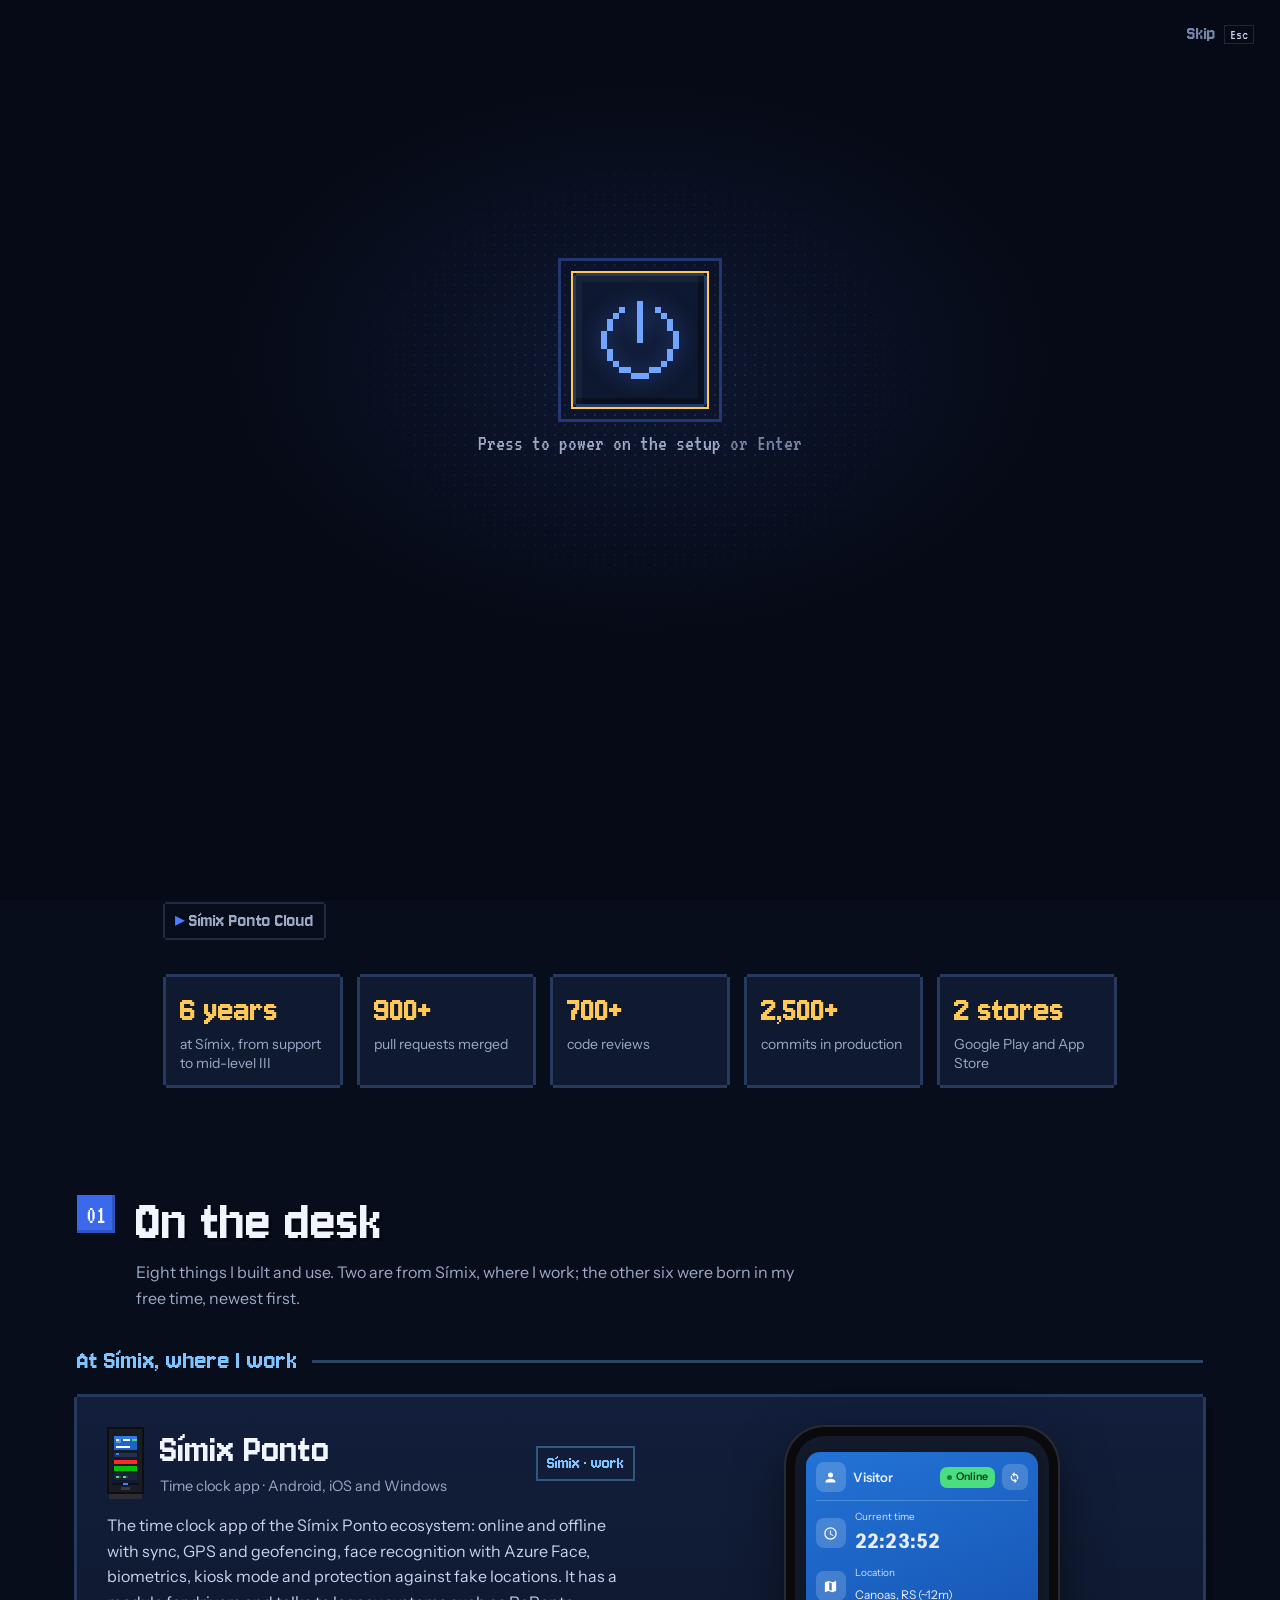
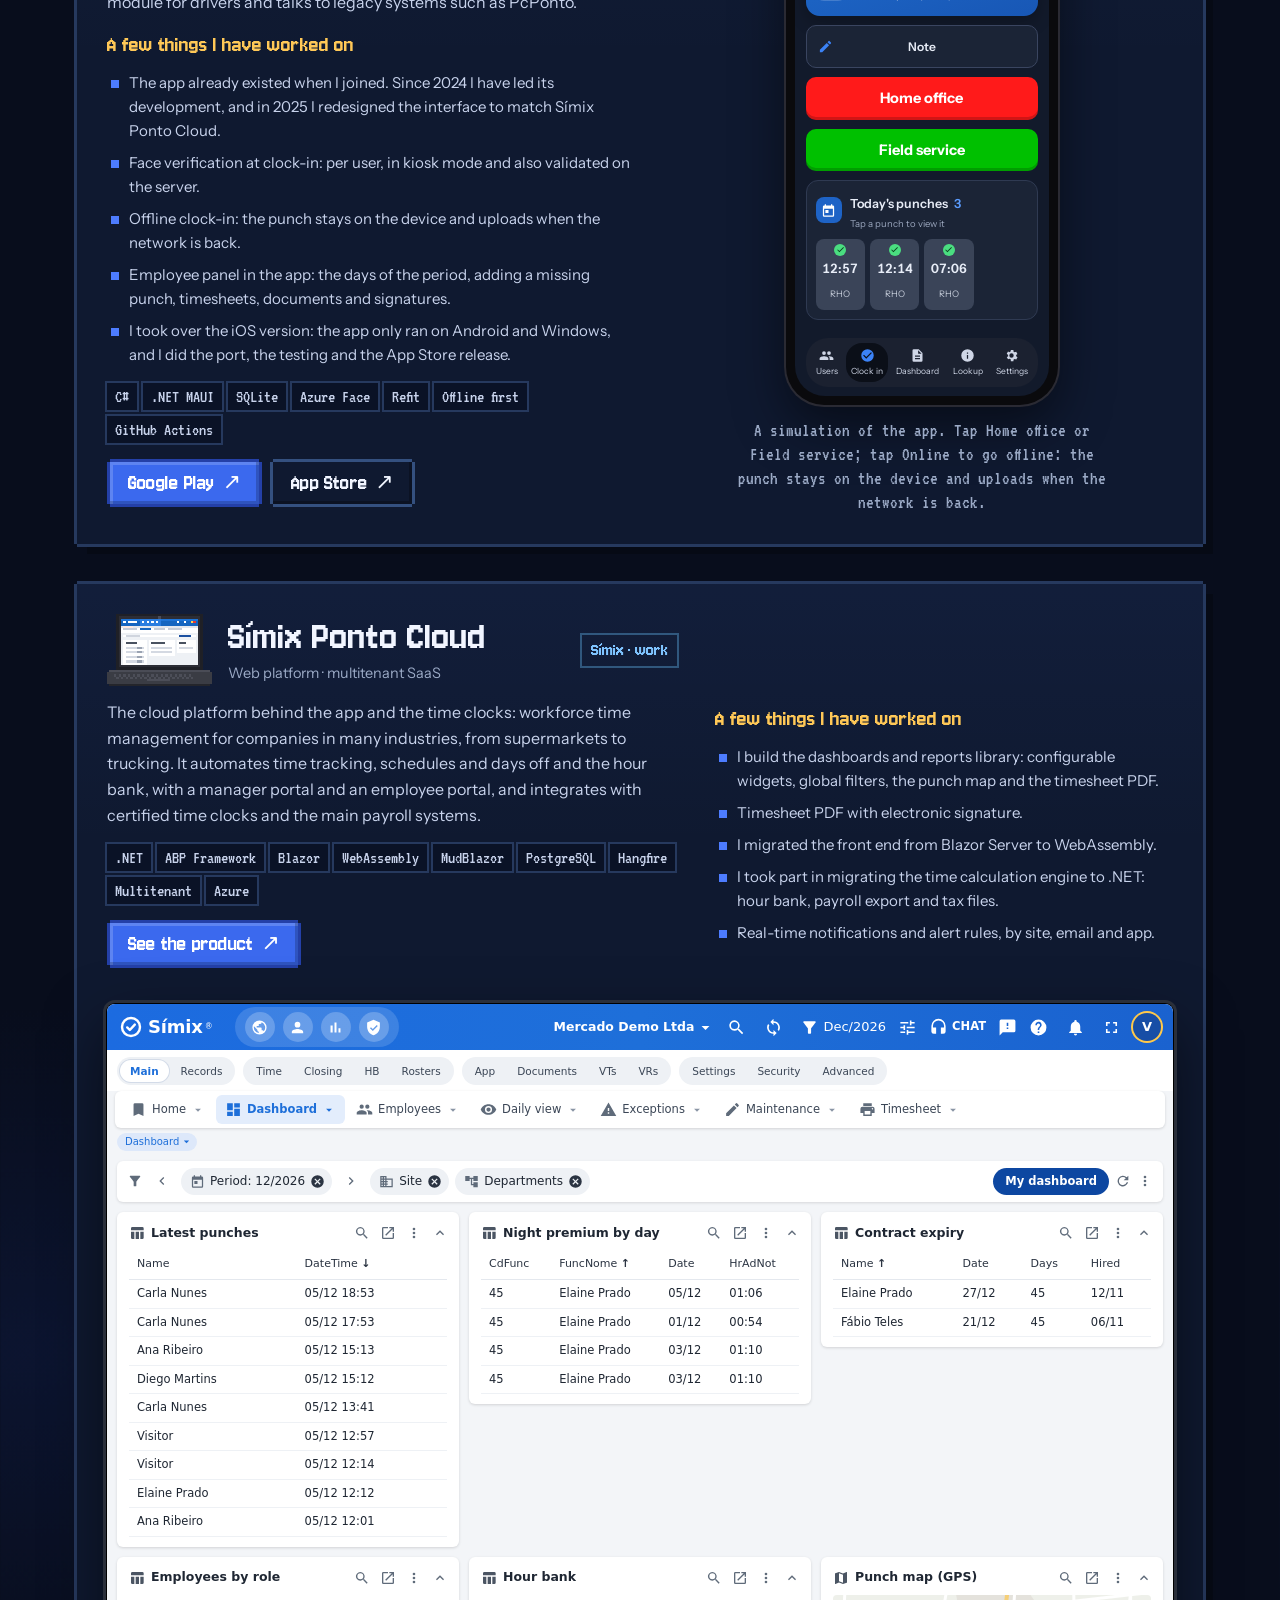
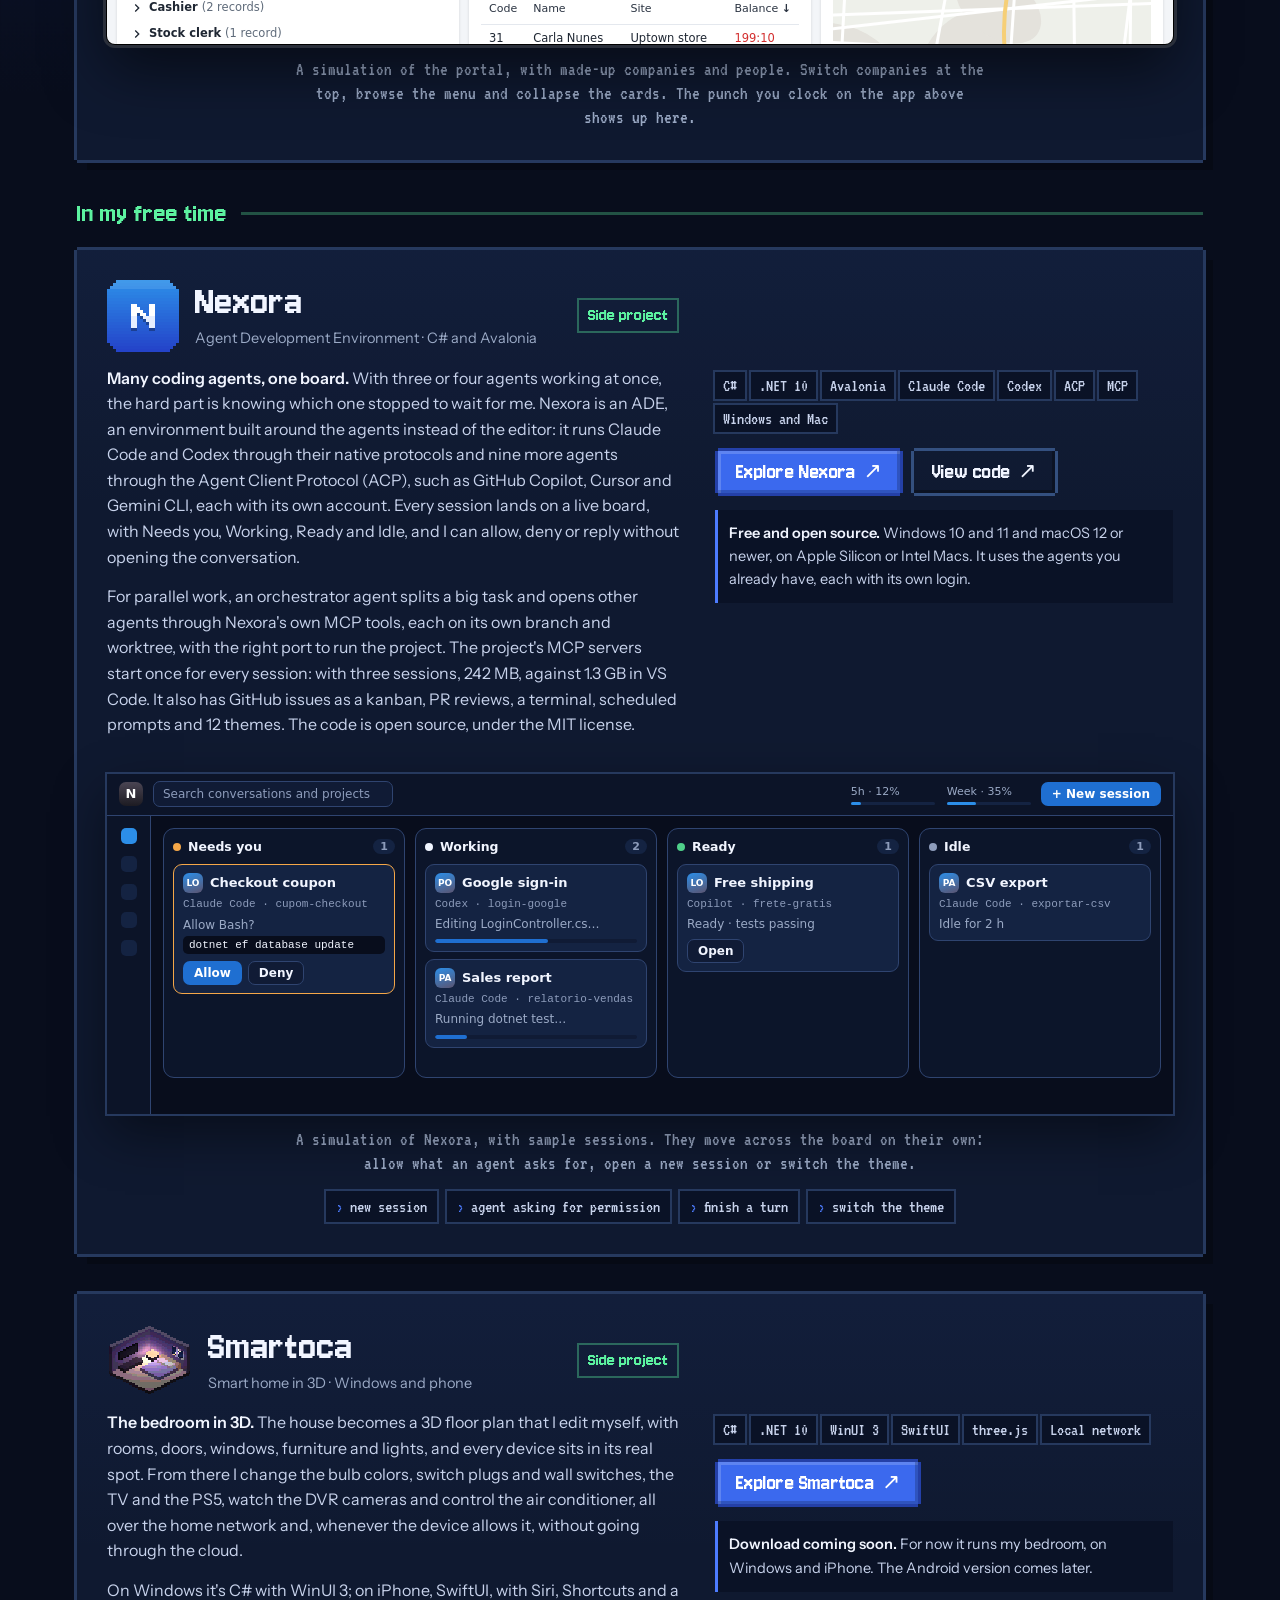
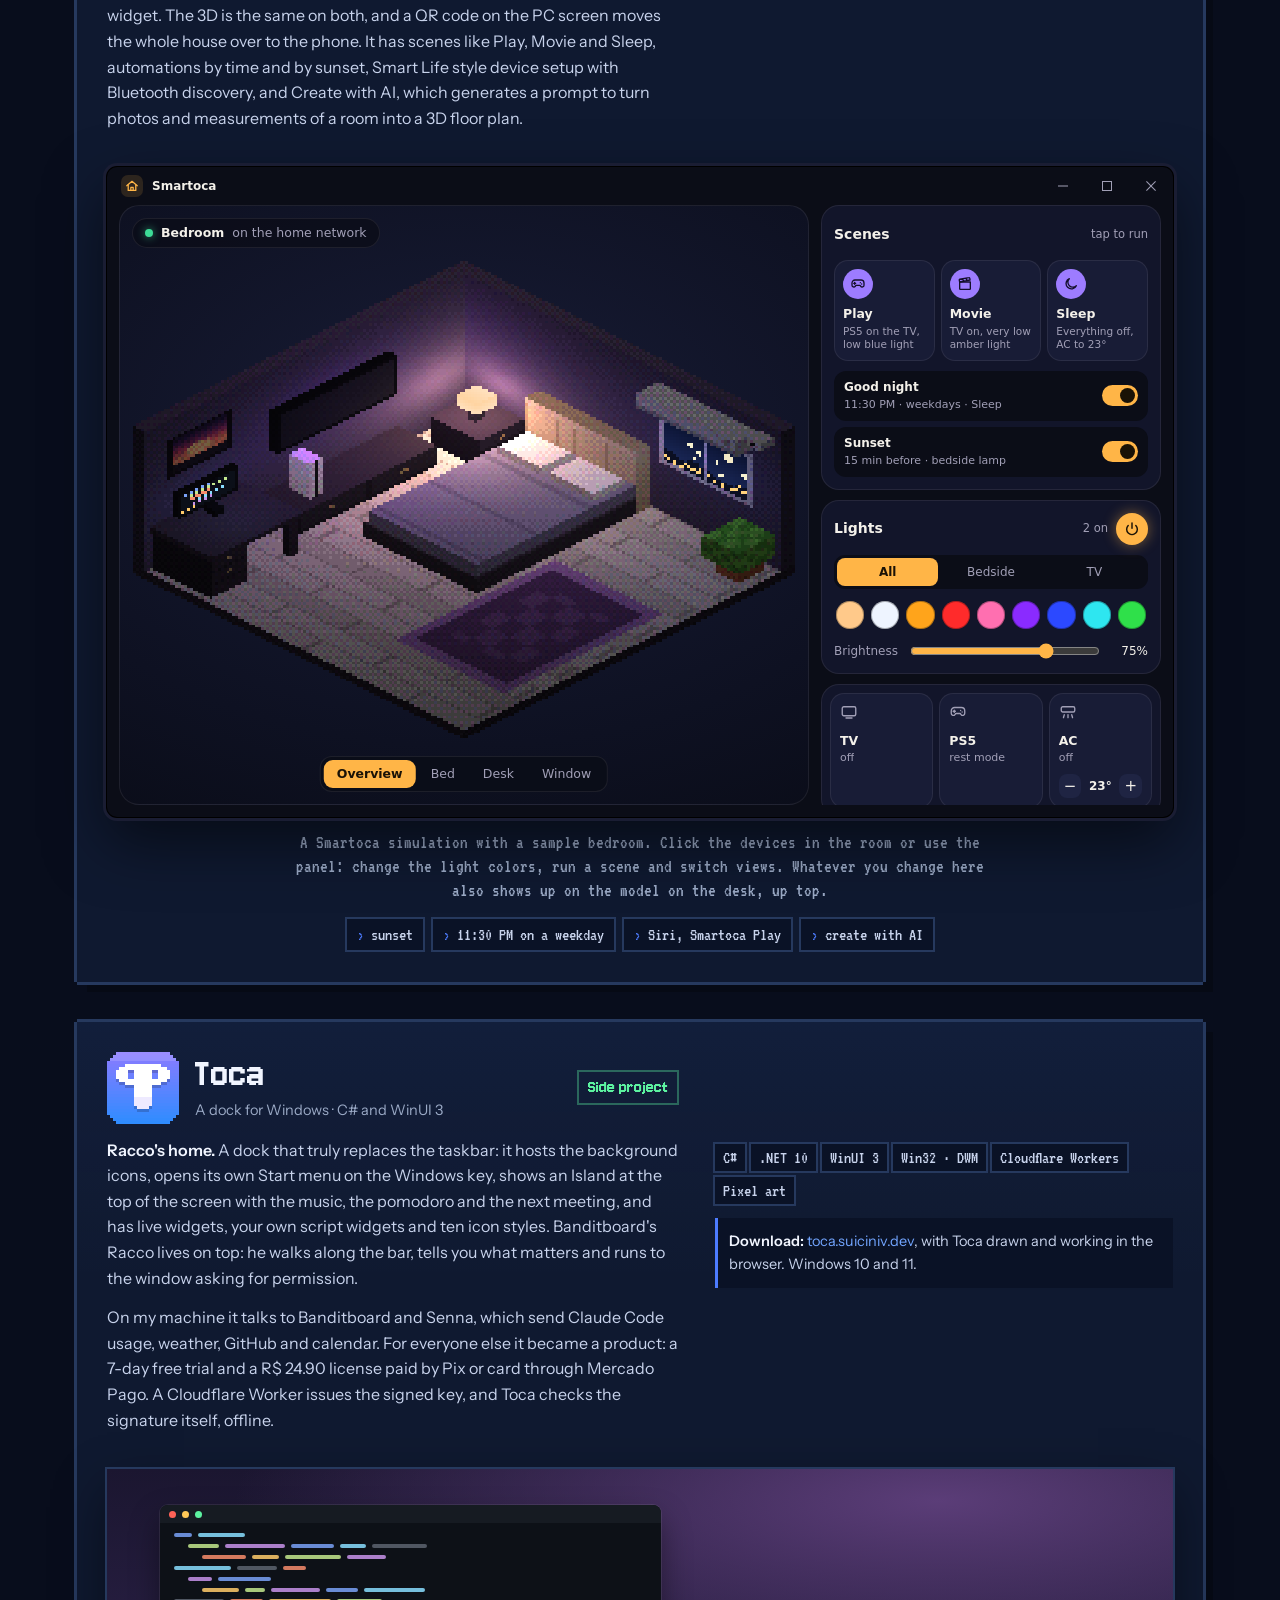
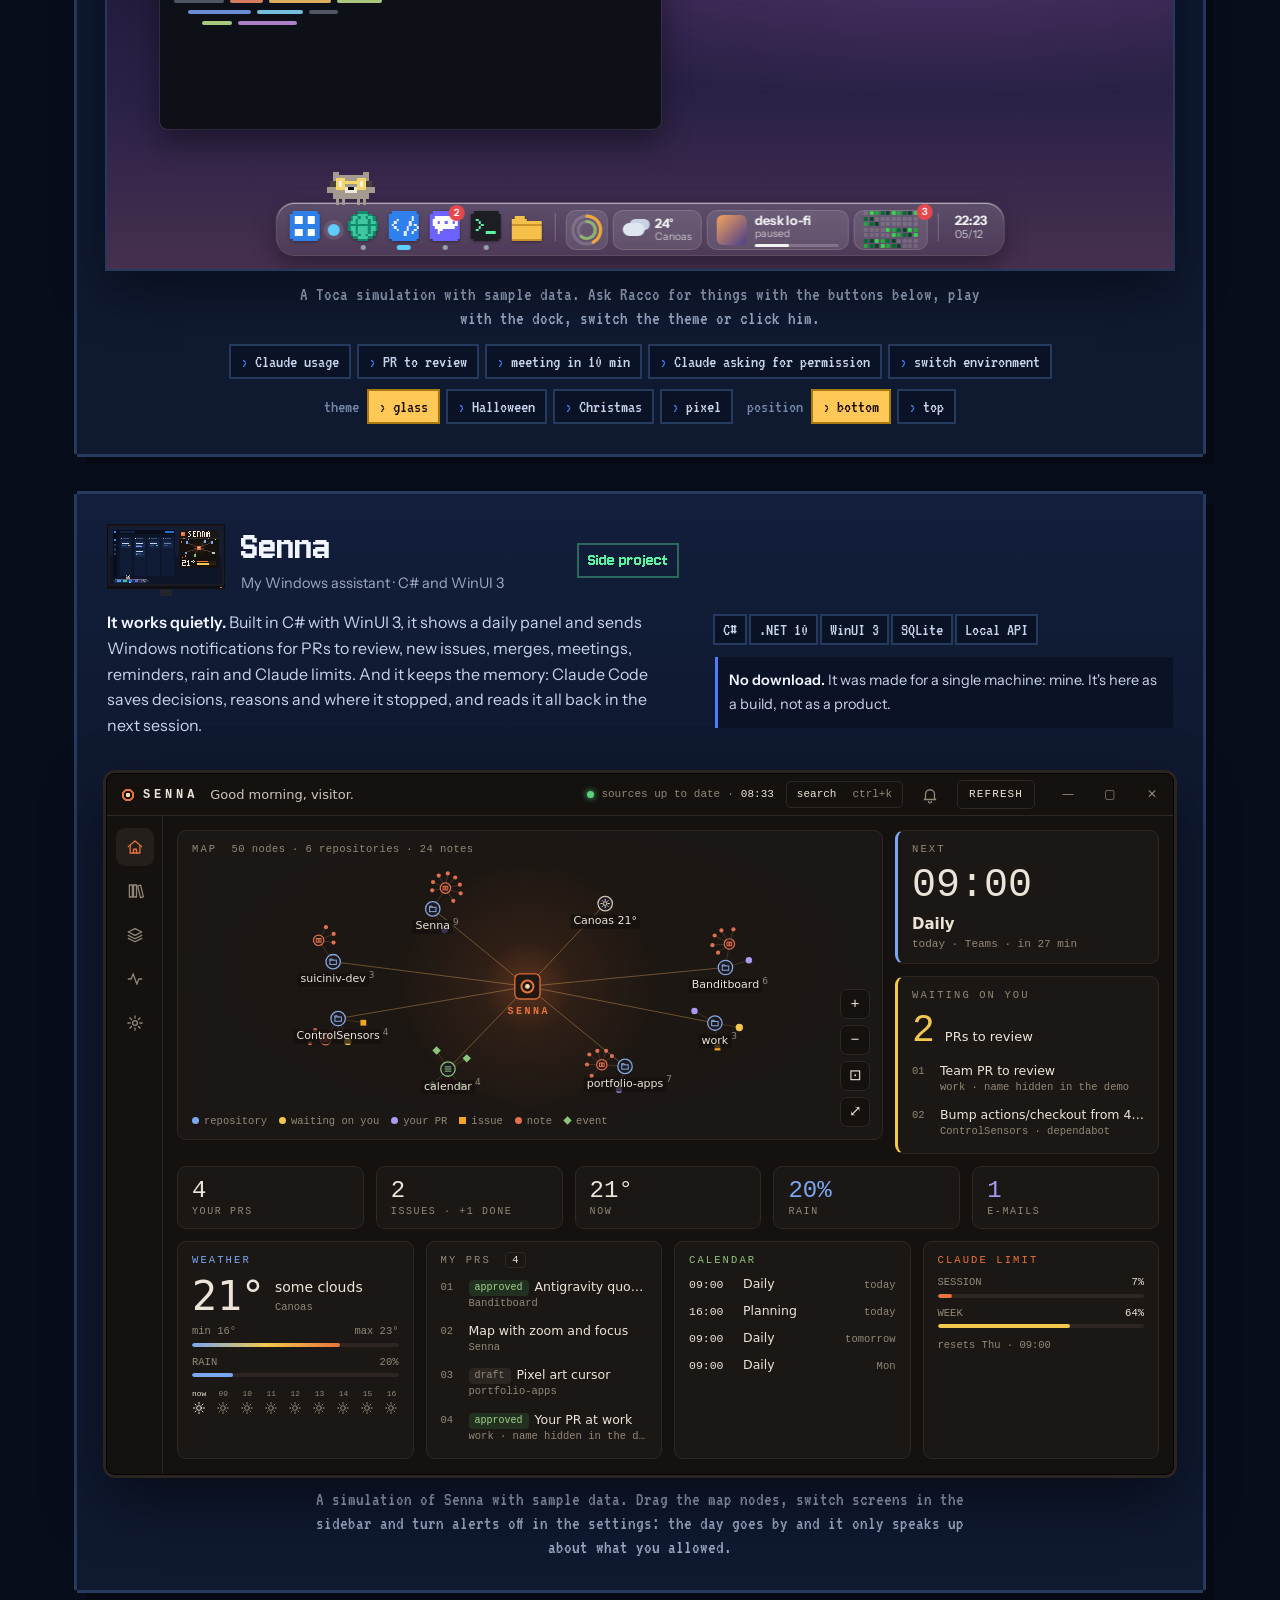
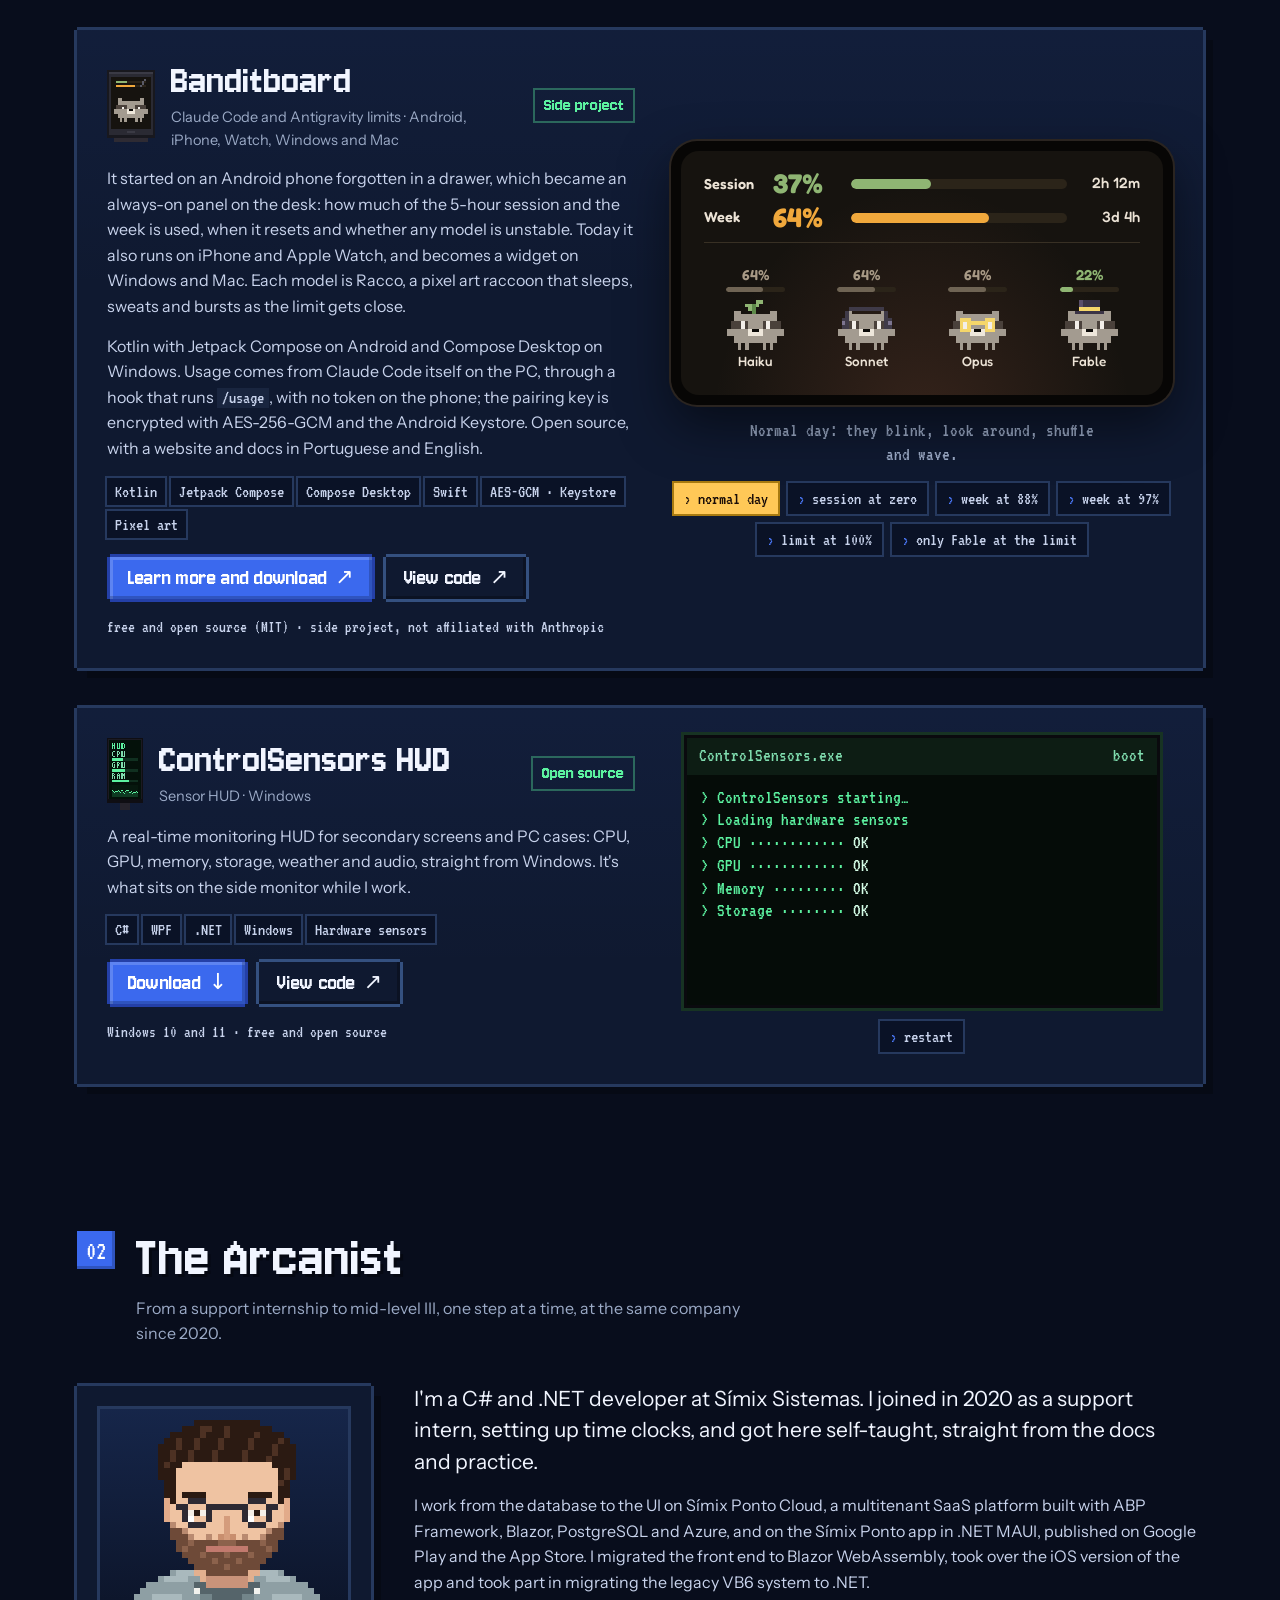
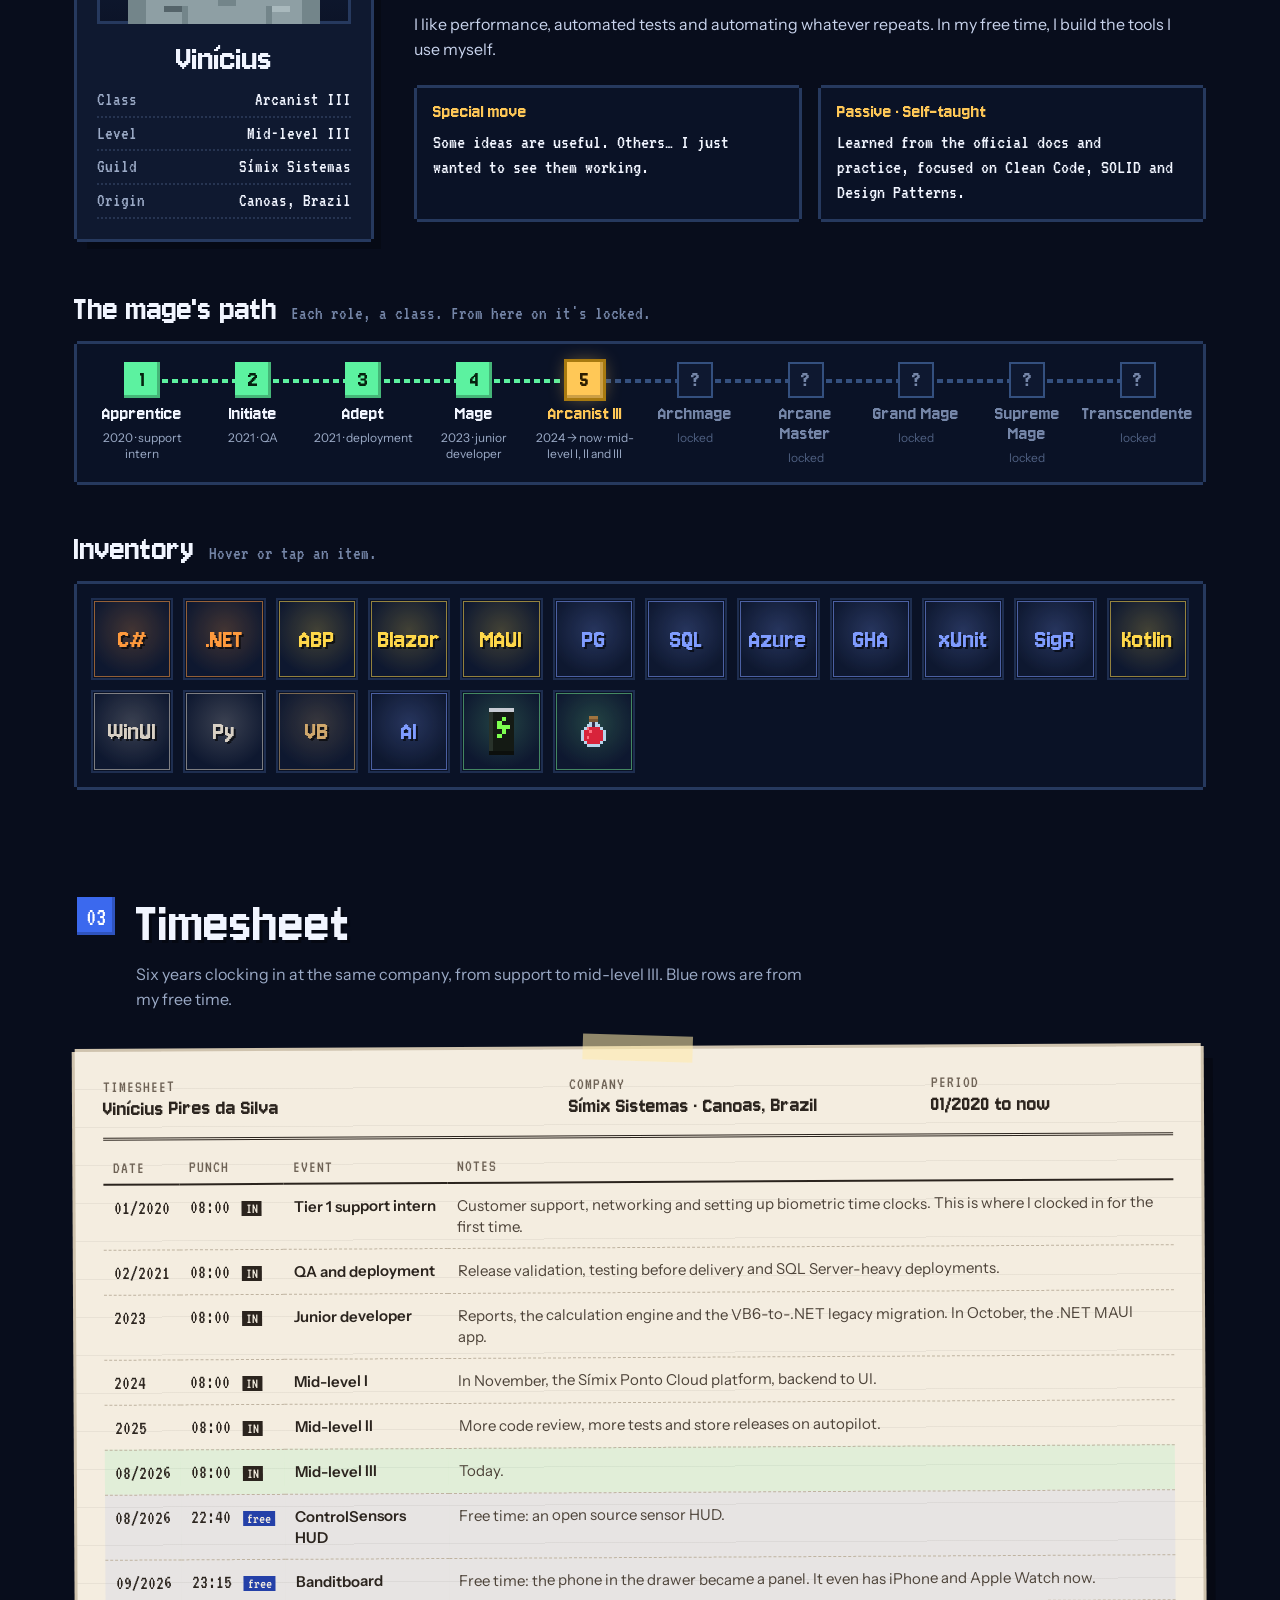
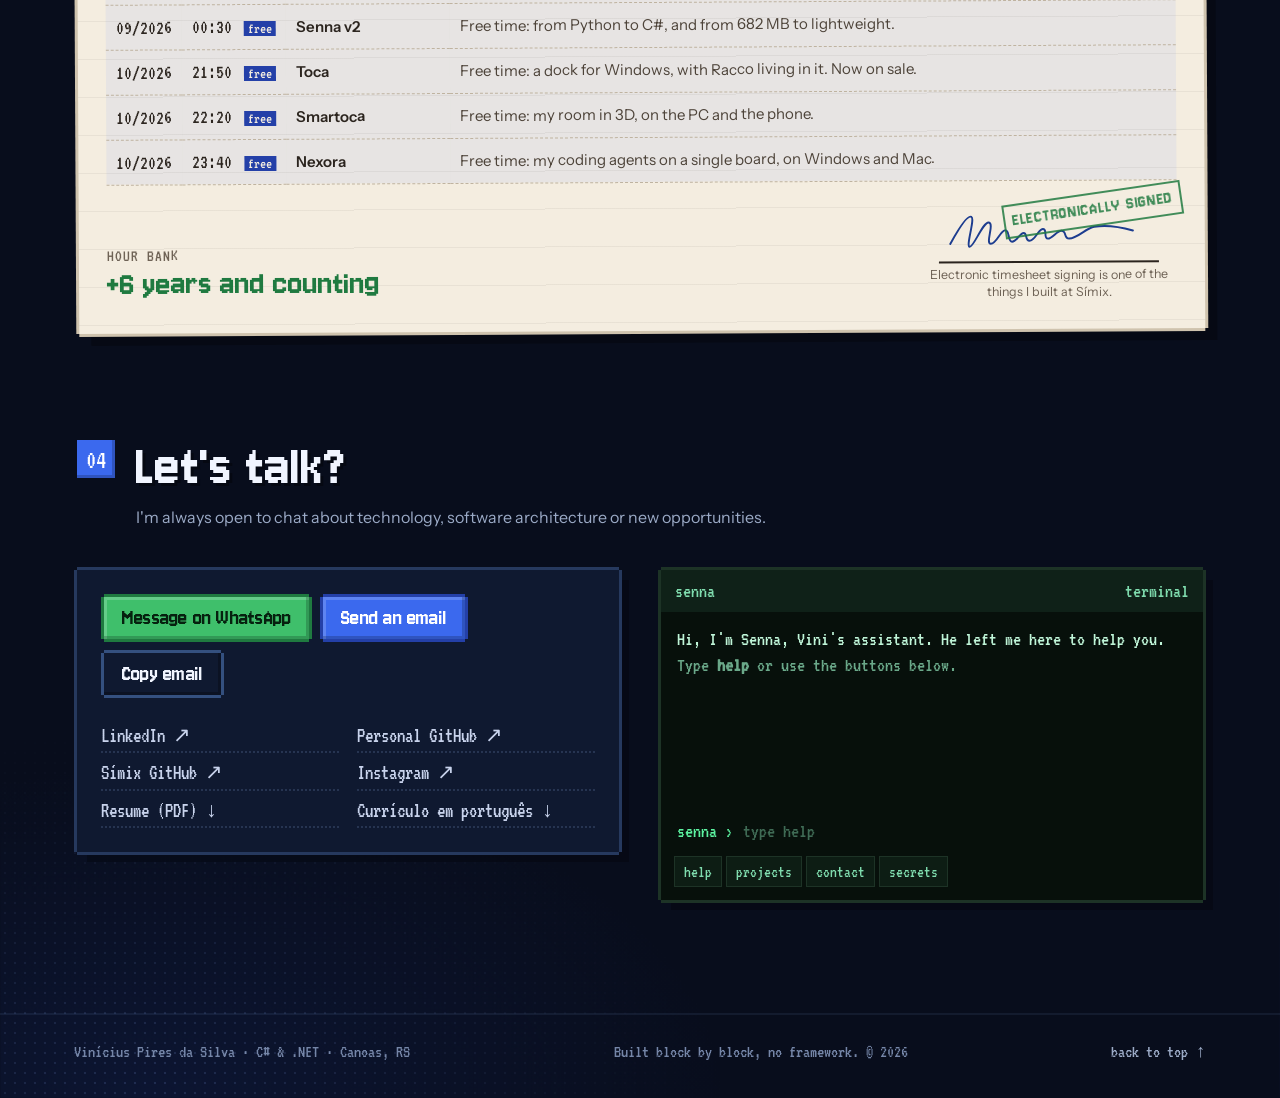
==== commit 0dc75fb6: "Identidade azul: paleta do Nexora, símbolo próprio e o Nexora como ADE - Fundo azul-marinho com bril" ====
--- a/en/index.html
+++ b/en/index.html
@@ -5,7 +5,7 @@
 <meta name="viewport" content="width=device-width, initial-scale=1">
 <title>Vinícius Pires da Silva · suiciniv.dev</title>
 <meta name="description" content="Vinícius Pires da Silva, C# and .NET developer at Símix. A pixel art desk with the projects I built: Banditboard, Senna, Toca, Smartoca, Nexora, ControlSensors HUD and Símix Ponto.">
-<meta name="theme-color" content="#120f17">
+<meta name="theme-color" content="#080D1C">
 <meta property="og:type" content="website">
 <meta property="og:url" content="https://suiciniv.dev/en/">
 <meta property="og:title" content="Vinícius Pires da Silva · suiciniv.dev">
@@ -25,10 +25,12 @@
 <link rel="alternate" hreflang="en" href="https://suiciniv.dev/en/">
 <link rel="alternate" hreflang="x-default" href="https://suiciniv.dev/">
 <link rel="icon" href="/assets/favicon.svg" type="image/svg+xml">
+<link rel="icon" href="/favicon.ico" sizes="any">
+<link rel="apple-touch-icon" href="/assets/apple-touch-icon.png">
 <link rel="preconnect" href="https://fonts.googleapis.com">
 <link rel="preconnect" href="https://fonts.gstatic.com" crossorigin>
 <link href="https://fonts.googleapis.com/css2?family=Jersey+10&family=VT323&family=Instrument+Sans:ital,wght@0,400;0,500;0,600;1,400&family=Fredoka:wght@500;600;700&display=swap" rel="stylesheet">
-<link rel="stylesheet" href="/assets/site.css?v=220c5f5ebe">
+<link rel="stylesheet" href="/assets/site.css?v=6e3bb873d4">
 <script type="application/ld+json">{"@context":"https://schema.org","@type":"Person","name":"Vinícius Pires da Silva","jobTitle":"Software Developer","worksFor":{"@type":"Organization","name":"Símix Sistemas"},"address":{"@type":"PostalAddress","addressLocality":"Canoas","addressRegion":"RS","addressCountry":"BR"},"url":"https://suiciniv.dev/en/","sameAs":["https://github.com/suiciniv-dev","https://github.com/simix-viniciussilva","https://www.linkedin.com/in/viniciuspiresdasilva/"]}</script>
 </head>
 <body>
@@ -49,7 +51,7 @@
   <header class="top">
     <div class="wrap top-in">
       <a class="brand" href="#topo" id="brand" aria-label="suiciniv.dev, back to top">
-        <canvas class="brand-racco" id="brandRacco" width="16" height="14" aria-hidden="true"></canvas>
+        <img class="brand-mark" src="/assets/marca.svg" width="30" height="30" alt="">
         <span class="brand-name" aria-hidden="true"><span id="brandNome">suiciniv</span><span class="brand-dev">.dev</span></span>
       </a>
       <nav class="nav" aria-label="Sections">
@@ -108,9 +110,9 @@
 
         <dl class="stats">
           <div><dt>6 years</dt><dd>at Símix, from support to mid-level III</dd></div>
-          <div><dt>800+</dt><dd>pull requests merged</dd></div>
-          <div><dt>650+</dt><dd>code reviews</dd></div>
-          <div><dt>2,300+</dt><dd>commits in production</dd></div>
+          <div><dt>900+</dt><dd>pull requests merged</dd></div>
+          <div><dt>700+</dt><dd>code reviews</dd></div>
+          <div><dt>2,500+</dt><dd>commits in production</dd></div>
           <div><dt>2 stores</dt><dd>Google Play and App Store</dd></div>
         </dl>
       </div>
@@ -231,26 +233,27 @@
               <canvas class="quest-ico" data-ico="nexora" aria-hidden="true"></canvas>
               <div>
                 <h3>Nexora</h3>
-                <p class="sub">Claude Code sessions in one place · C# and Avalonia</p>
+                <p class="sub">Agent Development Environment · C# and Avalonia</p>
               </div>
               <span class="tag tag-me">Side project</span>
             </div>
-            <p><b>A board for Claude Code.</b> With three or four sessions working at once, the hard part is knowing which one stopped to wait for me. Nexora puts them all on one board, with Needs you, Working, Ready and Idle, and lets me allow, deny or reply without opening the conversation. Each session can get its own worktree, with the right branch and port, and the project's MCP servers start once for all of them.</p>
-            <p>The conversation shows Claude thinking, with the tokens climbing, and has model and effort in one menu, a message queue, a terminal, scheduled prompts and GitHub issues as a kanban. It uses each person's own Claude Code and account, runs on Windows and Mac and ships with 31 themes, 27 of them with an animated background. Idle, with 11 projects open, the app uses 320 MB; VS Code with the Claude Code extension, 3.1 GB.</p>
+            <p><b>Many coding agents, one board.</b> With three or four agents working at once, the hard part is knowing which one stopped to wait for me. Nexora is an ADE, an environment built around the agents instead of the editor: it runs Claude Code and Codex through their native protocols and nine more agents through the Agent Client Protocol (ACP), such as GitHub Copilot, Cursor and Gemini CLI, each with its own account. Every session lands on a live board, with Needs you, Working, Ready and Idle, and I can allow, deny or reply without opening the conversation.</p>
+            <p>For parallel work, an orchestrator agent splits a big task and opens other agents through Nexora's own MCP tools, each on its own branch and worktree, with the right port to run the project. The project's MCP servers start once for every session: with three sessions, 242 MB, against 1.3 GB in VS Code. It also has GitHub issues as a kanban, PR reviews, a terminal, scheduled prompts and 12 themes. The code is open source, under the MIT license.</p>
           </div>
           <div class="quest-body quest-side">
-            <ul class="chips"><li>C#</li><li>.NET 10</li><li>Avalonia</li><li>Claude Code</li><li>MCP</li><li>Windows and Mac</li></ul>
+            <ul class="chips"><li>C#</li><li>.NET 10</li><li>Avalonia</li><li>Claude Code</li><li>Codex</li><li>ACP</li><li>MCP</li><li>Windows and Mac</li></ul>
             <div class="links">
               <a class="btn btn-main" href="https://nexora.suiciniv.dev/" target="_blank" rel="noopener noreferrer">Explore Nexora <span aria-hidden="true">↗</span></a>
-            </div>
-            <p class="note"><b>Free.</b> Windows 10 and 11 and macOS 12 or newer, on Apple Silicon or Intel Macs. Requires Claude Code.</p>
+              <a class="btn btn-ghost" href="https://github.com/suiciniv-dev/nexora" target="_blank" rel="noopener noreferrer">View code <span aria-hidden="true">↗</span></a>
+            </div>
+            <p class="note"><b>Free and open source.</b> Windows 10 and 11 and macOS 12 or newer, on Apple Silicon or Intel Macs. It uses the agents you already have, each with its own login.</p>
           </div>
           <div class="quest-demo quest-full">
-            <div class="nx" id="nexoraDemo" data-tema="padrao" role="region" aria-label="Nexora simulation"></div>
-            <p class="demo-cap" id="nexoraFala">A simulation of Nexora, with sample sessions. They move across the board on their own: allow what Claude asks for, open a new session or switch the theme.</p>
+            <div class="nx" id="nexoraDemo" data-tema="midnight" role="region" aria-label="Nexora simulation"></div>
+            <p class="demo-cap" id="nexoraFala">A simulation of Nexora, with sample sessions. They move across the board on their own: allow what an agent asks for, open a new session or switch the theme.</p>
             <div class="cmds" id="nexoraCmds">
               <button type="button" class="cmd" data-nx="nova">new session</button>
-              <button type="button" class="cmd" data-nx="permissao">Claude asking for permission</button>
+              <button type="button" class="cmd" data-nx="permissao">agent asking for permission</button>
               <button type="button" class="cmd" data-nx="turno">finish a turn</button>
               <button type="button" class="cmd" data-nx="tema">switch the theme</button>
             </div>
@@ -489,7 +492,7 @@
           <span class="sec-num">03</span>
           <div>
             <h2>Timesheet</h2>
-            <p>Six years clocking in at the same company, from support to mid-level III. Coral rows are from my free time.</p>
+            <p>Six years clocking in at the same company, from support to mid-level III. Blue rows are from my free time.</p>
           </div>
         </header>
 
@@ -513,7 +516,7 @@
               <tr class="he"><td>09/2026</td><td>00:30 <i>free</i></td><td>Senna v2</td><td>Free time: from Python to C#, and from 682 MB to lightweight.</td></tr>
               <tr class="he"><td>10/2026</td><td>21:50 <i>free</i></td><td>Toca</td><td>Free time: a dock for Windows, with Racco living in it. Now on sale.</td></tr>
               <tr class="he"><td>10/2026</td><td>22:20 <i>free</i></td><td>Smartoca</td><td>Free time: my room in 3D, on the PC and the phone.</td></tr>
-              <tr class="he"><td>10/2026</td><td>23:40 <i>free</i></td><td>Nexora</td><td>Free time: my Claude Code sessions on a single board, on Windows and Mac.</td></tr>
+              <tr class="he"><td>10/2026</td><td>23:40 <i>free</i></td><td>Nexora</td><td>Free time: my coding agents on a single board, on Windows and Mac.</td></tr>
             </tbody>
           </table>
           <div class="paper-foot">
@@ -550,7 +553,7 @@
               <li><a href="https://github.com/suiciniv-dev" target="_blank" rel="noopener noreferrer">Personal GitHub <span aria-hidden="true">↗</span></a></li>
               <li><a href="https://github.com/simix-viniciussilva" target="_blank" rel="noopener noreferrer">Símix GitHub <span aria-hidden="true">↗</span></a></li>
               <li><a href="https://www.instagram.com/vini1piress/" target="_blank" rel="noopener noreferrer">Instagram <span aria-hidden="true">↗</span></a></li>
-              <li><a href="/assets/Resume-Vinicius-Pires-da-Silva.pdf" download>Résumé (PDF) <span aria-hidden="true">↓</span></a></li>
+              <li><a href="/assets/Resume-Vinicius-Pires-da-Silva.pdf" download>Resume (PDF) <span aria-hidden="true">↓</span></a></li>
               <li><a href="/assets/Curriculo-Vinicius-Pires-da-Silva.pdf" download hreflang="pt-BR" lang="pt-BR">Currículo em português <span aria-hidden="true">↓</span></a></li>
             </ul>
           </div>
@@ -597,6 +600,6 @@
 
 <div class="toasts" id="toasts" aria-live="polite"></div>
 
-<script src="/assets/site.js?v=78ba014e2d"></script>
+<script src="/assets/site.js?v=4b38fb1394"></script>
 </body>
 </html>
--- a/assets/site.css
+++ b/assets/site.css
@@ -1,10 +1,10 @@
 :root{
-  --bg:#120f17; --bg2:#0c0a10; --panel:#1b1722; --panel2:#241e2d; --well:#0e0b12;
-  --edge:#3b3249; --edge2:#54476a;
-  --line:rgba(241,233,220,.08); --line2:rgba(241,233,220,.15);
-  --text:#f1e9dc; --soft:#d6cbbb; --muted:#a69a8e; --dim:#7d7268;
-  --coral:#ee7a5b; --coral2:#ff9d7f; --coralD:#a9482f;
-  --amber:#ffc857; --hud:#5cf2a0; --sky:#6cc6ff; --lav:#b9a6f2; --bad:#ff6257;
+  --bg:#080D1C; --bg2:#060A16; --panel:#0F1930; --panel2:#142342; --well:#0A1226;
+  --edge:#26395E; --edge2:#34507F;
+  --line:rgba(155,190,255,.08); --line2:rgba(155,190,255,.16);
+  --text:#F1F5FF; --soft:#C8D3EC; --muted:#9BAAC6; --dim:#7586A8; --faint:#4E5F80;
+  --azul:#4D7CFF; --azul2:#72A5FF; --azul3:#A5C8FF; --azulCheio:#3B69EE; --azulD:#2440A8;
+  --amber:#ffc857; --hud:#5cf2a0; --sky:#7FC4FF; --lav:#b9a6f2; --bad:#ff6257;
   --paper:#f4ede0; --paper2:#e9e0cf; --ink:#2b241e; --ink2:#6e6255;
   --px:'Jersey 10',system-ui,sans-serif; --vt:'VT323',ui-monospace,monospace; --sans:'Instrument Sans',system-ui,sans-serif;
   --r-com:#d8d0c4; --r-mag:#7f9cff; --r-rar:#ffd84a; --r-len:#ff9a3d; --r-rel:#d0a86c; --r-con:#6fe08a;
@@ -13,35 +13,38 @@
 *{box-sizing:border-box}
 html{scroll-behavior:smooth;-webkit-text-size-adjust:100%}
 body{margin:0;background:var(--bg);color:var(--text);font:400 16px/1.6 var(--sans);-webkit-font-smoothing:antialiased;overflow-x:hidden}
-a{color:var(--coral2);text-decoration:none}
-a:hover{color:#ffc0aa}
-::selection{background:var(--coral);color:#1a0d08}
+a{color:var(--azul2);text-decoration:none}
+a:hover{color:var(--azul3)}
+::selection{background:var(--azulCheio);color:#fff}
 h1,h2,h3,h4{font-family:var(--px);font-weight:400;margin:0;line-height:1;font-synthesis:none}
 p{margin:0;text-wrap:pretty}
 button{font:inherit;color:inherit;cursor:pointer}
-code{font:400 1.12em/1 var(--vt);background:rgba(241,233,220,.07);padding:1px 5px}
+code{font:400 1.12em/1 var(--vt);background:rgba(155,190,255,.07);padding:1px 5px}
 :focus-visible{outline:2px solid var(--amber);outline-offset:3px}
 canvas{image-rendering:pixelated;image-rendering:crisp-edges}
 .sr{position:absolute;width:1px;height:1px;overflow:hidden;clip:rect(0 0 0 0);white-space:nowrap}
 kbd{font:400 15px/1 var(--vt);padding:1px 5px;border:1px solid var(--line2);color:var(--soft)}
 
 .page{position:relative;min-height:100vh;background:
-  radial-gradient(900px 520px at 80% -10%,rgba(238,122,91,.10),transparent 60%),
-  radial-gradient(700px 520px at 0% 30%,rgba(108,198,255,.05),transparent 60%),
+  radial-gradient(1000px 620px at 78% -8%,rgba(77,124,255,.17),transparent 62%),
+  radial-gradient(760px 560px at 2% 24%,rgba(42,79,208,.11),transparent 62%),
+  radial-gradient(900px 520px at 12% 100%,rgba(42,79,208,.12),transparent 64%),
   var(--bg)}
-.page::before{content:"";position:fixed;inset:0;pointer-events:none;z-index:0;opacity:.5;
-  background-image:linear-gradient(rgba(241,233,220,.022) 2px,transparent 2px),linear-gradient(90deg,rgba(241,233,220,.022) 2px,transparent 2px);
-  background-size:32px 32px;mask-image:linear-gradient(#000,transparent 70%)}
+.page::before,.page::after{content:"";position:absolute;left:0;right:0;pointer-events:none;z-index:0;
+  background:radial-gradient(rgba(140,175,255,.2) 1px,transparent 1.6px) 0 0/10px 10px}
+.page::before{top:0;height:1000px;-webkit-mask-image:radial-gradient(70% 78% at 76% 0%,#000,transparent 72%);mask-image:radial-gradient(70% 78% at 76% 0%,#000,transparent 72%)}
+.page::after{bottom:0;height:760px;-webkit-mask-image:radial-gradient(60% 70% at 12% 100%,#000,transparent 72%);mask-image:radial-gradient(60% 70% at 12% 100%,#000,transparent 72%);opacity:.8}
 .wrap{position:relative;z-index:1;max-width:1180px;margin:0 auto;padding:0 24px}
-#barra{position:fixed;top:0;left:0;height:3px;z-index:90;background:repeating-linear-gradient(90deg,var(--coral) 0 6px,var(--amber) 6px 12px);width:0}
+#barra{position:fixed;top:0;left:0;height:3px;z-index:90;background:repeating-linear-gradient(90deg,var(--azul) 0 6px,var(--amber) 6px 12px);width:0}
 
 .px{box-shadow:0 -3px 0 0 var(--b,var(--edge)),0 3px 0 0 var(--b,var(--edge)),-3px 0 0 0 var(--b,var(--edge)),3px 0 0 0 var(--b,var(--edge))}
 
-.top{position:sticky;top:0;z-index:60;background:rgba(18,15,23,.86);backdrop-filter:blur(10px);border-bottom:2px solid var(--line)}
+.top{position:sticky;top:0;z-index:60;background:rgba(8,13,28,.84);backdrop-filter:blur(10px);border-bottom:2px solid var(--line)}
 .top-in{display:flex;align-items:center;justify-content:space-between;gap:16px;height:60px}
 .brand{display:flex;align-items:center;gap:10px;color:var(--text)}
 .brand:hover{color:var(--text)}
-.brand-racco{width:32px;height:28px}
+.brand-mark{width:30px;height:30px;flex:none;transition:transform .25s cubic-bezier(.6,-.3,.4,1.3)}
+.brand:hover .brand-mark,.brand:focus-visible .brand-mark{transform:rotate(-8deg)}
 .brand-name{font:400 26px/1 var(--px);letter-spacing:.01em;display:flex}
 .brand-name #brandNome{display:inline-flex}
 .brand-name #brandNome b{display:inline-block;font-weight:400;transition:transform .45s cubic-bezier(.6,-.3,.4,1.3)}
@@ -55,8 +58,8 @@
 .pill:hover{color:var(--text);background:var(--panel2)}
 .pill-sq{min-width:34px;justify-content:center;padding:0 8px}
 .pill-star{color:var(--amber)}
-.pill-cv{color:#1a0d08;background:var(--coral);box-shadow:0 -2px 0 0 var(--coralD),0 2px 0 0 var(--coralD),-2px 0 0 0 var(--coralD),2px 0 0 0 var(--coralD)}
-.pill-cv:hover{background:var(--coral2);color:#1a0d08}
+.pill-cv{color:#fff;background:var(--azulCheio);box-shadow:0 -2px 0 0 var(--azulD),0 2px 0 0 var(--azulD),-2px 0 0 0 var(--azulD),2px 0 0 0 var(--azulD)}
+.pill-cv:hover{background:var(--azul);color:#fff}
 #btnSom.tocando{color:#2a1c00;background:var(--amber);box-shadow:0 -2px 0 0 #a87a10,0 2px 0 0 #a87a10,-2px 0 0 0 #a87a10,2px 0 0 0 #a87a10}
 #btnSom.tocando span{display:inline-block;animation:pula .79s steps(2) infinite}
 @keyframes pula{50%{transform:translateY(-3px)}}
@@ -68,24 +71,25 @@
   box-shadow:0 -3px 0 0 var(--edge2),0 3px 0 0 var(--edge2),-3px 0 0 0 var(--edge2),3px 0 0 0 var(--edge2),inset -3px -3px 0 0 rgba(0,0,0,.28)}
 .btn:hover{filter:brightness(1.12);color:var(--text)}
 .btn:active{transform:translate(0,2px)}
-.btn-main{background:var(--coral);color:#1a0d08;box-shadow:0 -3px 0 0 var(--coralD),0 3px 0 0 var(--coralD),-3px 0 0 0 var(--coralD),3px 0 0 0 var(--coralD),inset -3px -3px 0 0 rgba(0,0,0,.2),inset 3px 3px 0 0 rgba(255,255,255,.18)}
-.btn-main:hover{color:#1a0d08}
+.btn-main{background:var(--azulCheio);color:#fff;box-shadow:0 -3px 0 0 var(--azulD),0 3px 0 0 var(--azulD),-3px 0 0 0 var(--azulD),3px 0 0 0 var(--azulD),inset -3px -3px 0 0 rgba(0,0,0,.2),inset 3px 3px 0 0 rgba(255,255,255,.18)}
+.btn-main:hover{color:#fff}
 .btn-ghost{background:transparent}
 .btn-whats{background:#3fbf6b;color:#06210f;box-shadow:0 -3px 0 0 #1f7a40,0 3px 0 0 #1f7a40,-3px 0 0 0 #1f7a40,3px 0 0 0 #1f7a40,inset -3px -3px 0 0 rgba(0,0,0,.2),inset 3px 3px 0 0 rgba(255,255,255,.2)}
 .btn-whats:hover{color:#06210f}
 .btn-ponto,.btn-ponto:hover{background:var(--amber);color:#2a1c00;box-shadow:0 -3px 0 0 #a87a10,0 3px 0 0 #a87a10,-3px 0 0 0 #a87a10,3px 0 0 0 #a87a10,inset -3px -3px 0 0 rgba(0,0,0,.18),inset 3px 3px 0 0 rgba(255,255,255,.25)}
 
 .intro{position:fixed;inset:0;z-index:100;display:flex;align-items:center;justify-content:center;padding:24px;background:
-  radial-gradient(600px 400px at 50% 40%,rgba(238,122,91,.12),transparent 70%),#0c0a10;transition:opacity .5s,transform .6s cubic-bezier(.7,0,.3,1)}
+  radial-gradient(600px 400px at 50% 40%,rgba(77,124,255,.12),transparent 70%),#060A16;transition:opacity .5s,transform .6s cubic-bezier(.7,0,.3,1)}
 .intro[hidden]{display:none}
 .intro.saindo{opacity:0;transform:translateY(-30px)}
-.intro-box{display:flex;flex-direction:column;align-items:center;gap:22px}
+.intro::before{content:"";position:absolute;inset:0;pointer-events:none;background:radial-gradient(rgba(140,175,255,.18) 1px,transparent 1.6px) 0 0/10px 10px;-webkit-mask-image:radial-gradient(420px 320px at 50% 42%,#000,transparent 75%);mask-image:radial-gradient(420px 320px at 50% 42%,#000,transparent 75%)}
+.intro-box{position:relative;display:flex;flex-direction:column;align-items:center;gap:22px}
 .intro-hint{font:400 22px/1.2 var(--vt);color:var(--muted);text-align:center}
-.power{position:relative;width:128px;height:128px;border:0;margin:4px;background:#17131c;display:flex;align-items:center;justify-content:center;
-  box-shadow:0 -4px 0 0 #3b3249,0 4px 0 0 #3b3249,-4px 0 0 0 #3b3249,4px 0 0 0 #3b3249,inset -6px -6px 0 0 rgba(0,0,0,.35),inset 6px 6px 0 0 rgba(255,255,255,.04);transition:transform .08s steps(1)}
-.power canvas{width:78px;height:78px;filter:drop-shadow(0 0 10px rgba(238,122,91,.55))}
-.power::before{content:"";position:absolute;inset:-18px;border:3px solid rgba(238,122,91,.35);animation:anel 1.8s steps(6) infinite}
-.power:hover{background:#1d1824}
+.power{position:relative;width:128px;height:128px;border:0;margin:4px;background:#0E1830;display:flex;align-items:center;justify-content:center;
+  box-shadow:0 -4px 0 0 #26395E,0 4px 0 0 #26395E,-4px 0 0 0 #26395E,4px 0 0 0 #26395E,inset -6px -6px 0 0 rgba(0,0,0,.35),inset 6px 6px 0 0 rgba(255,255,255,.04);transition:transform .08s steps(1)}
+.power canvas{width:78px;height:78px;filter:drop-shadow(0 0 10px rgba(77,124,255,.55))}
+.power::before{content:"";position:absolute;inset:-18px;border:3px solid rgba(77,124,255,.35);animation:anel 1.8s steps(6) infinite}
+.power:hover{background:#132144}
 .power:active{transform:translateY(3px)}
 .power.on{background:#0f1d15;box-shadow:0 -4px 0 0 #1f5a3a,0 4px 0 0 #1f5a3a,-4px 0 0 0 #1f5a3a,4px 0 0 0 #1f5a3a,inset -6px -6px 0 0 rgba(0,0,0,.35),0 0 40px rgba(92,242,160,.25)}
 .power.on canvas{filter:drop-shadow(0 0 12px rgba(92,242,160,.7))}
@@ -111,10 +115,10 @@
 .dot{width:8px;height:8px;background:var(--hud);box-shadow:0 0 10px var(--hud);animation:blink 1.6s steps(2) infinite}
 @keyframes blink{50%{opacity:.25}}
 h1{font-size:clamp(40px,5.6vw,66px);letter-spacing:-.01em;margin:8px 0 4px;text-shadow:4px 4px 0 rgba(0,0,0,.35)}
-.role{font:400 clamp(22px,2.8vw,28px)/1.2 var(--px);color:var(--coral2)}
-
-.scene-frame{position:relative;padding:6px;background:#0a080d;margin:6px;box-shadow:0 -6px 0 0 #2a2333,0 6px 0 0 #2a2333,-6px 0 0 0 #2a2333,6px 0 0 0 #2a2333,0 24px 60px rgba(0,0,0,.5)}
-.scene{position:relative;aspect-ratio:16/9;background:#1a1522}
+.role{font:400 clamp(22px,2.8vw,28px)/1.2 var(--px);color:var(--azul2)}
+
+.scene-frame{position:relative;padding:6px;background:#060A16;margin:6px;box-shadow:0 -6px 0 0 #1B2A4A,0 6px 0 0 #1B2A4A,-6px 0 0 0 #1B2A4A,6px 0 0 0 #1B2A4A,0 24px 60px rgba(0,0,0,.5),0 0 90px rgba(42,79,208,.16)}
+.scene{position:relative;aspect-ratio:16/9;background:#0C1428}
 .scene canvas{display:block;width:100%;height:100%}
 .hots{position:absolute;inset:0}
 .hots .hot{position:absolute;border:0;background:transparent;padding:0;margin:0;cursor:pointer;-webkit-tap-highlight-color:transparent}
@@ -141,7 +145,7 @@
 .legend{display:flex;flex-wrap:wrap;gap:6px;margin:22px 0 0}
 .legend button{font:400 20px/1 var(--px);color:var(--muted);background:transparent;border:0;padding:7px 10px;margin:2px;box-shadow:0 -2px 0 0 var(--line2),0 2px 0 0 var(--line2),-2px 0 0 0 var(--line2),2px 0 0 0 var(--line2)}
 .legend button:hover,.legend button[data-on]{color:var(--text);box-shadow:0 -2px 0 0 var(--amber),0 2px 0 0 var(--amber),-2px 0 0 0 var(--amber),2px 0 0 0 var(--amber)}
-.legend button::before{content:"▸ ";color:var(--coral)}
+.legend button::before{content:"▸ ";color:var(--azul)}
 
 .stats{display:grid;grid-template-columns:repeat(5,1fr);gap:14px;margin:34px 0 0;padding:0}
 .stats div{background:var(--panel);padding:14px 14px 12px;margin:3px;box-shadow:0 -3px 0 0 var(--edge),0 3px 0 0 var(--edge),-3px 0 0 0 var(--edge),3px 0 0 0 var(--edge)}
@@ -152,11 +156,11 @@
 
 .sec{padding:84px 0 20px}
 .sec-head{display:flex;gap:18px;align-items:flex-start;margin-bottom:36px}
-.sec-num{font:400 26px/1 var(--vt);color:#1a0d08;background:var(--coral);padding:7px 9px 5px;margin:3px;flex:none;box-shadow:inset -3px -3px 0 0 rgba(0,0,0,.2)}
+.sec-num{font:400 26px/1 var(--vt);color:#fff;background:var(--azulCheio);padding:7px 9px 5px;margin:3px;flex:none;box-shadow:inset -3px -3px 0 0 rgba(0,0,0,.2)}
 .sec-head h2{font-size:clamp(42px,5.4vw,60px);text-shadow:3px 3px 0 rgba(0,0,0,.35)}
 .sec-head p{color:var(--muted);margin-top:8px;max-width:62ch}
 
-.quest{display:grid;grid-template-columns:minmax(0,1.05fr) minmax(0,1fr);gap:36px;padding:30px;margin:3px 3px 40px;background:var(--panel);
+.quest{display:grid;grid-template-columns:minmax(0,1.05fr) minmax(0,1fr);gap:36px;padding:30px;margin:3px 3px 40px;background:linear-gradient(180deg,rgba(77,124,255,.05),transparent 260px),var(--panel);
   box-shadow:0 -3px 0 0 var(--edge),0 3px 0 0 var(--edge),-3px 0 0 0 var(--edge),3px 0 0 0 var(--edge),10px 10px 0 0 rgba(0,0,0,.25);scroll-margin-top:84px;transition:box-shadow .3s}
 .quest.flash{box-shadow:0 -3px 0 0 var(--amber),0 3px 0 0 var(--amber),-3px 0 0 0 var(--amber),3px 0 0 0 var(--amber),10px 10px 0 0 rgba(0,0,0,.25)}
 .quest-body{display:flex;flex-direction:column;gap:14px;min-width:0}
@@ -177,17 +181,17 @@
 .grupo-me{color:var(--hud);margin-top:30px}
 .feats{margin:0;padding:0;list-style:none;display:flex;flex-direction:column;gap:8px}
 .feats li{position:relative;padding-left:22px;color:var(--soft);font-size:15px}
-.feats li::before{content:"";position:absolute;left:4px;top:.6em;width:8px;height:8px;background:var(--coral)}
+.feats li::before{content:"";position:absolute;left:4px;top:.6em;width:8px;height:8px;background:var(--azul)}
 .chips{list-style:none;margin:2px 0 0;padding:0;display:flex;flex-wrap:wrap;gap:6px}
 .chips li{font:400 18px/1 var(--vt);color:var(--soft);padding:5px 8px 4px;background:var(--well);box-shadow:0 0 0 2px var(--edge)}
 .links{display:flex;flex-wrap:wrap;gap:8px;margin-top:2px}
 .fine{font:400 17px/1.3 var(--vt);color:var(--dim)}
-.note{font-size:14.5px;color:var(--muted);padding:12px 14px;background:var(--well);box-shadow:inset 3px 0 0 0 var(--coral)}
+.note{font-size:14.5px;color:var(--muted);padding:12px 14px;background:var(--well);box-shadow:inset 3px 0 0 0 var(--azul)}
 .quest-demo{display:flex;flex-direction:column;align-items:center;justify-content:center;gap:14px;min-width:0}
 .demo-cap{font:400 19px/1.25 var(--vt);color:var(--muted);text-align:center;min-height:1.3em;max-width:46ch}
 .cmds{display:flex;flex-wrap:wrap;justify-content:center;gap:6px}
 .cmd{font:400 18px/1 var(--vt);color:var(--soft);background:var(--well);border:0;padding:7px 10px 6px;margin:2px;box-shadow:0 0 0 2px var(--edge)}
-.cmd::before{content:"› ";color:var(--coral)}
+.cmd::before{content:"› ";color:var(--azul)}
 .cmd:hover{color:var(--text);box-shadow:0 0 0 2px var(--edge2)}
 .cmd[data-ativo]{color:#1a0d08;background:var(--amber);box-shadow:0 0 0 2px #a87a10}
 .cmd[data-ativo]::before{color:#1a0d08}
@@ -319,7 +323,7 @@
 
 .player{display:grid;grid-template-columns:300px minmax(0,1fr);gap:40px;align-items:start}
 .char{padding:20px;margin:3px;background:var(--panel);box-shadow:0 -3px 0 0 var(--edge),0 3px 0 0 var(--edge),-3px 0 0 0 var(--edge),3px 0 0 0 var(--edge),10px 10px 0 0 rgba(0,0,0,.25)}
-.char-pic{background:linear-gradient(#2a2238,#1a1522);display:flex;justify-content:center;padding:14px 0 0;box-shadow:inset 0 0 0 3px var(--edge);cursor:pointer}
+.char-pic{background:linear-gradient(#16264A,#0C1428);display:flex;justify-content:center;padding:14px 0 0;box-shadow:inset 0 0 0 3px var(--edge);cursor:pointer}
 .char-pic canvas{width:192px;height:204px}
 .char-name{font:400 38px/1 var(--px);margin:16px 0 12px;text-align:center}
 .char-meta{margin:0;display:flex;flex-direction:column;gap:6px}
@@ -336,7 +340,7 @@
 @media (max-width:560px){.perks{grid-template-columns:1fr}}
 
 .trilha{margin-top:50px}
-.tr{list-style:none;margin:3px;padding:18px 14px 16px;display:grid;grid-template-columns:repeat(10,minmax(0,1fr));gap:18px 8px;background:#0d0a11;box-shadow:0 -3px 0 0 var(--edge),0 3px 0 0 var(--edge),-3px 0 0 0 var(--edge),3px 0 0 0 var(--edge)}
+.tr{list-style:none;margin:3px;padding:18px 14px 16px;display:grid;grid-template-columns:repeat(10,minmax(0,1fr));gap:18px 8px;background:var(--well);box-shadow:0 -3px 0 0 var(--edge),0 3px 0 0 var(--edge),-3px 0 0 0 var(--edge),3px 0 0 0 var(--edge)}
 .tr li{position:relative;display:flex;flex-direction:column;align-items:center;text-align:center;gap:6px}
 .tr li::before{content:"";position:absolute;top:17px;right:50%;width:calc(100% + 8px);height:4px;background:repeating-linear-gradient(90deg,var(--hud) 0 6px,transparent 6px 10px);z-index:0}
 .tr li:first-child::before{display:none}
@@ -347,25 +351,25 @@
 .tr li.atual i{color:#2a1c00;background:var(--amber);box-shadow:inset -3px -3px 0 0 rgba(0,0,0,.2),0 0 0 3px #a87a10,0 0 18px rgba(255,200,87,.45);animation:brilha 1.6s steps(4) infinite}
 @keyframes brilha{50%{box-shadow:inset -3px -3px 0 0 rgba(0,0,0,.2),0 0 0 3px #a87a10,0 0 30px rgba(255,200,87,.85)}}
 .tr li.atual b{color:var(--amber)}
-.tr li.tranc i{color:var(--dim);background:#1a1520;box-shadow:inset 0 0 0 2px var(--edge2)}
+.tr li.tranc i{color:var(--dim);background:#0E1830;box-shadow:inset 0 0 0 2px var(--edge2)}
 .tr li.tranc b{color:var(--dim)}
-.tr li.tranc span{color:var(--faint,#5e5447)}
+.tr li.tranc span{color:var(--faint)}
 @media (max-width:1000px){.tr{grid-template-columns:repeat(5,minmax(0,1fr))}.tr li:nth-child(6)::before{display:none}}
 @media (max-width:560px){.tr{grid-template-columns:repeat(2,minmax(0,1fr))}.tr li:nth-child(odd)::before{display:none}}
 .inv-wrap{position:relative;margin-top:50px}
 .inv-head{display:flex;align-items:baseline;gap:14px;flex-wrap:wrap;margin-bottom:16px}
 .inv-head h3{font-size:36px}
 .inv-head p{font:400 19px/1 var(--vt);color:var(--dim)}
-.inv{display:grid;grid-template-columns:repeat(auto-fill,minmax(76px,1fr));gap:10px;padding:14px;margin:3px;background:#0d0a11;box-shadow:0 -3px 0 0 var(--edge),0 3px 0 0 var(--edge),-3px 0 0 0 var(--edge),3px 0 0 0 var(--edge)}
-.slot{position:relative;aspect-ratio:1;border:0;background:radial-gradient(circle at 50% 40%,color-mix(in srgb,var(--rc) 22%,transparent),transparent 70%),#17131c;box-shadow:inset 0 0 0 2px #2b2434,inset 0 0 0 3px #0d0a11,inset 0 0 0 4px color-mix(in srgb,var(--rc) 55%,transparent);display:flex;align-items:center;justify-content:center;padding:4px}
+.inv{display:grid;grid-template-columns:repeat(auto-fill,minmax(76px,1fr));gap:10px;padding:14px;margin:3px;background:var(--well);box-shadow:0 -3px 0 0 var(--edge),0 3px 0 0 var(--edge),-3px 0 0 0 var(--edge),3px 0 0 0 var(--edge)}
+.slot{position:relative;aspect-ratio:1;border:0;background:radial-gradient(circle at 50% 40%,color-mix(in srgb,var(--rc) 22%,transparent),transparent 70%),#0E1830;box-shadow:inset 0 0 0 2px #1E2E50,inset 0 0 0 3px var(--well),inset 0 0 0 4px color-mix(in srgb,var(--rc) 55%,transparent);display:flex;align-items:center;justify-content:center;padding:4px}
 .slot b{font:400 clamp(21px,2.3vw,27px)/1 var(--px);color:var(--rc);text-shadow:2px 2px 0 rgba(0,0,0,.6);word-break:break-all;text-align:center}
 .slot canvas{width:60%;height:auto}
-.slot:hover,.slot:focus-visible,.slot[data-on]{outline:none;box-shadow:inset 0 0 0 2px var(--rc),inset 0 0 0 3px #0d0a11,inset 0 0 0 4px var(--rc),0 0 16px color-mix(in srgb,var(--rc) 40%,transparent)}
-.item-tip{position:absolute;z-index:20;width:min(300px,86vw);padding:12px 14px 14px;background:rgba(8,6,10,.97);box-shadow:0 0 0 2px #514338,0 0 0 4px #0b0809,0 16px 40px rgba(0,0,0,.6);pointer-events:none;text-align:center}
+.slot:hover,.slot:focus-visible,.slot[data-on]{outline:none;box-shadow:inset 0 0 0 2px var(--rc),inset 0 0 0 3px var(--well),inset 0 0 0 4px var(--rc),0 0 16px color-mix(in srgb,var(--rc) 40%,transparent)}
+.item-tip{position:absolute;z-index:20;width:min(300px,86vw);padding:12px 14px 14px;background:rgba(6,10,22,.97);box-shadow:0 0 0 2px #34507F,0 0 0 4px #050912,0 16px 40px rgba(0,0,0,.6);pointer-events:none;text-align:center}
 .item-tip[hidden]{display:none}
 .it-n{font:400 27px/1.1 var(--px);color:var(--rc)}
 .it-t{font:400 18px/1 var(--vt);color:var(--rc);opacity:.85;margin-top:4px}
-.it-d{font-size:14px;line-height:1.45;color:#e8e0d4;margin-top:9px}
+.it-d{font-size:14px;line-height:1.45;color:#E3EAF8;margin-top:9px}
 .it-f{font:italic 400 13.5px/1.4 var(--sans);color:#c7843f;margin-top:8px}
 
 .paper{position:relative;color:var(--ink);background:var(--paper);padding:26px 28px 28px;margin:3px;
@@ -382,8 +386,8 @@
 .ponto td:nth-child(3){font-weight:600;color:var(--ink)}
 .ponto td:nth-child(4){color:#4d4339}
 .ponto i{font-style:normal;font-size:15px;padding:0 4px;margin-left:4px;background:var(--ink);color:var(--paper)}
-.ponto tr.he i{background:var(--coralD)}
-.ponto tr.he td{background:rgba(238,122,91,.08)}
+.ponto tr.he i{background:var(--azulD)}
+.ponto tr.he td{background:rgba(77,124,255,.08)}
 .ponto tr.hoje td{background:rgba(92,242,160,.13)}
 .ponto tbody tr{transition:background .2s}
 .ponto tbody tr:hover td{background:rgba(255,200,87,.2)}
@@ -413,7 +417,7 @@
 .contact-main{display:flex;flex-wrap:wrap;gap:8px}
 .contact-links{list-style:none;margin:22px 0 0;padding:0;display:grid;grid-template-columns:1fr 1fr;gap:4px 18px}
 .contact-links a{display:block;font:400 21px/1.5 var(--vt);color:var(--soft);border-bottom:2px dotted var(--line2)}
-.contact-links a:hover{color:var(--coral2)}
+.contact-links a:hover{color:var(--azul2)}
 .term{margin:3px;background:#07100b;box-shadow:0 -3px 0 0 #1d3326,0 3px 0 0 #1d3326,-3px 0 0 0 #1d3326,3px 0 0 0 #1d3326,10px 10px 0 0 rgba(0,0,0,.25);font:400 20px/1.3 var(--vt);color:#bff5d8;display:flex;flex-direction:column;min-height:330px}
 .term-bar{display:flex;justify-content:space-between;padding:8px 14px;background:#0f2118;color:#7fdcae}
 .term-out{flex:1;padding:14px 16px 4px;overflow:auto;max-height:340px}
@@ -437,7 +441,7 @@
 .foot a{color:var(--muted)}
 
 .conq{border:0;padding:0;background:transparent;color:var(--text);max-width:min(560px,94vw);width:100%}
-.conq::backdrop{background:rgba(6,4,8,.72)}
+.conq::backdrop{background:rgba(4,7,16,.76)}
 .conq-in{background:var(--panel);margin:6px;padding:20px 22px 18px;box-shadow:0 -4px 0 0 var(--text),0 4px 0 0 var(--text),-4px 0 0 0 var(--text),4px 0 0 0 var(--text)}
 .conq-head{display:flex;align-items:center;gap:12px;margin-bottom:14px}
 .conq-head h2{font-size:36px;flex:1}
@@ -445,7 +449,7 @@
 .conq-x{border:0;background:var(--panel2);width:34px;height:34px;font:400 30px/1 var(--px);color:var(--muted)}
 .conq-list{list-style:none;margin:0;padding:0;display:grid;grid-template-columns:1fr 1fr;gap:8px;max-height:62vh;overflow:auto}
 .conq-list li{display:grid;grid-template-columns:28px 1fr;gap:2px 10px;padding:9px 10px;background:var(--well);box-shadow:0 0 0 2px var(--edge)}
-.conq-list i{grid-row:span 2;font-style:normal;font:400 27px/28px var(--px);text-align:center;color:var(--dim);background:#0a080d}
+.conq-list i{grid-row:span 2;font-style:normal;font:400 27px/28px var(--px);text-align:center;color:var(--dim);background:#060A16}
 .conq-list b{font:400 20px/1.2 var(--px);color:var(--dim)}
 .conq-list p{font-size:12.5px;line-height:1.35;color:var(--dim)}
 .conq-list li.ok i{color:#1a0d08;background:var(--amber)}
@@ -455,7 +459,7 @@
 @media (max-width:520px){.conq-list{grid-template-columns:1fr}}
 
 .toasts{position:fixed;right:16px;top:76px;z-index:95;display:flex;flex-direction:column;gap:10px;pointer-events:none}
-.toast{display:grid;grid-template-columns:36px 1fr;gap:2px 10px;align-items:center;width:min(300px,88vw);padding:10px 12px;background:#16121c;
+.toast{display:grid;grid-template-columns:36px 1fr;gap:2px 10px;align-items:center;width:min(300px,88vw);padding:10px 12px;background:#0F1930;
   box-shadow:0 -3px 0 0 var(--amber),0 3px 0 0 var(--amber),-3px 0 0 0 var(--amber),3px 0 0 0 var(--amber),8px 8px 0 0 rgba(0,0,0,.35);animation:tin .3s steps(5)}
 .toast.sai{animation:tout .3s steps(4) forwards}
 .toast i{grid-row:span 2;width:36px;height:36px;display:flex;align-items:center;justify-content:center;font:400 27px/1 var(--px);font-style:normal;color:#1a0d08;background:var(--amber)}
@@ -1045,7 +1049,7 @@
   box-shadow:0 0 0 2px var(--edge),0 20px 50px rgba(0,0,0,.45);transition:background-color .4s,color .4s}
 .nx[data-tema=dracula]{--nx-fundo:#282a36;--nx-lateral:#21222c;--nx-sup:#2f3140;--nx-sup2:#44475a;--nx-borda:#4b4e63;--nx-texto:#f8f8f2;--nx-suave:#b9bdd6;--nx-fraco:#8b93bf;--nx-acento:#bd93f9;--nx-sobre:#282a36;--nx-laranja:#ffb86c;--nx-verde:#50fa7b;--nx-marca:#bd93f9}
 .nx[data-tema=alucard]{--nx-fundo:#fffbeb;--nx-lateral:#f4eeda;--nx-sup:#f8f3e1;--nx-sup2:#e9e3cd;--nx-borda:#d8d0b4;--nx-texto:#1f1f1f;--nx-suave:#4f4b69;--nx-fraco:#6c6690;--nx-acento:#644ac9;--nx-sobre:#fffbeb;--nx-laranja:#a34d14;--nx-verde:#14710a;--nx-marca:#644ac9}
-.nx[data-tema=claude]{--nx-fundo:#110e0c;--nx-lateral:#161210;--nx-sup:#221e1c;--nx-sup2:#302c2a;--nx-borda:rgba(255,255,255,.12);--nx-texto:#ecebe7;--nx-suave:#c9c6bf;--nx-fraco:#9c998f;--nx-acento:#e08a64;--nx-sobre:#141312;--nx-laranja:#f0a860;--nx-verde:#6cc79a;--nx-marca:#e08a64}
+.nx[data-tema=midnight]{--nx-fundo:#080D1C;--nx-lateral:#0C1428;--nx-sup:#101B35;--nx-sup2:#142342;--nx-borda:#2F4470;--nx-texto:#F1F5FF;--nx-suave:#9BAAC6;--nx-fraco:#8D9CBB;--nx-acento:#1F6FD1;--nx-sobre:#FFFFFF;--nx-laranja:#F5A748;--nx-verde:#4FD08A;--nx-marca:#2C8EE8}
 .nx-topo{grid-column:1/3;display:flex;align-items:center;gap:10px;padding:0 12px;background:var(--nx-lateral);border-bottom:1px solid var(--nx-borda);transition:background-color .4s}
 .nx-logo{width:24px;height:24px;border-radius:7px;background:linear-gradient(180deg,#4a4553,#1d1b22);color:#fff;font:700 13px/24px "Segoe UI",system-ui,sans-serif;text-align:center;flex:none}
 .nx-busca{flex:0 1 240px;height:26px;border-radius:7px;background:var(--nx-sup);border:1px solid var(--nx-borda);color:var(--nx-fraco);font-size:12px;display:flex;align-items:center;padding:0 9px;white-space:nowrap;overflow:hidden}
